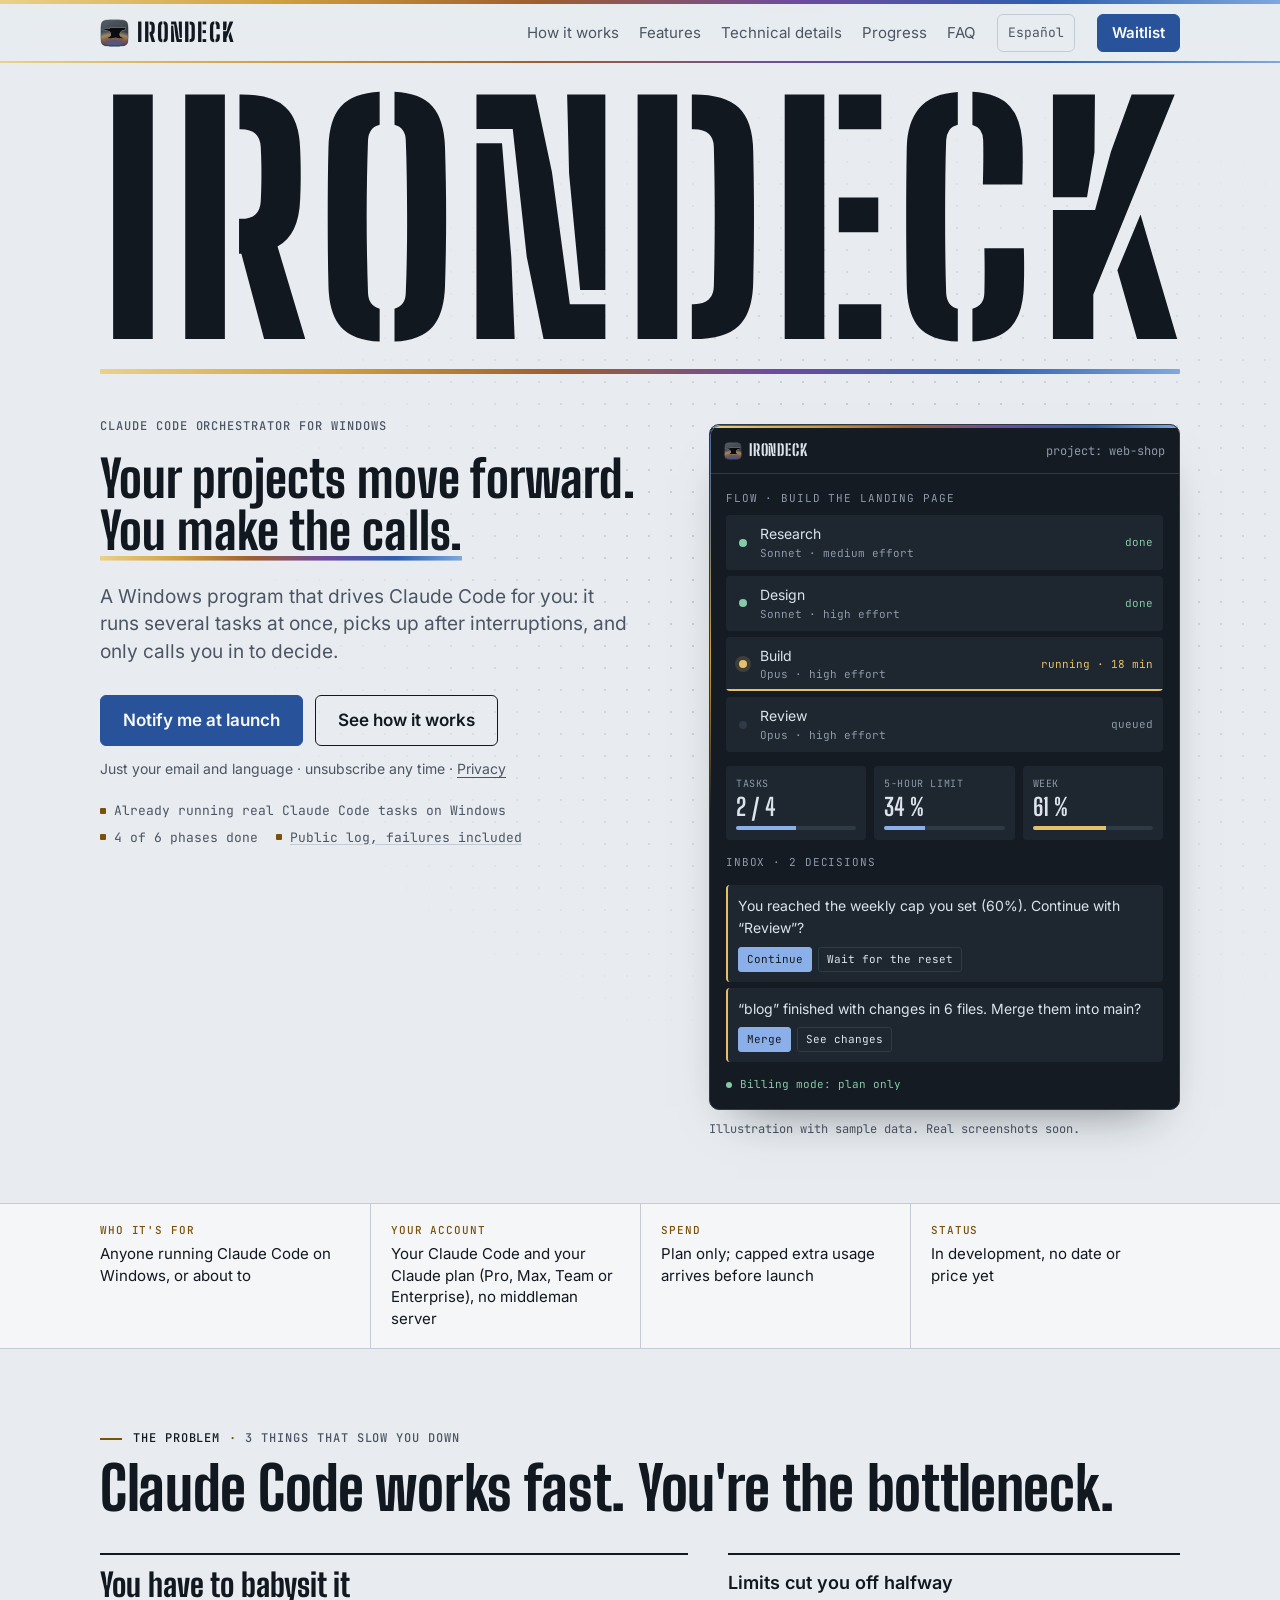
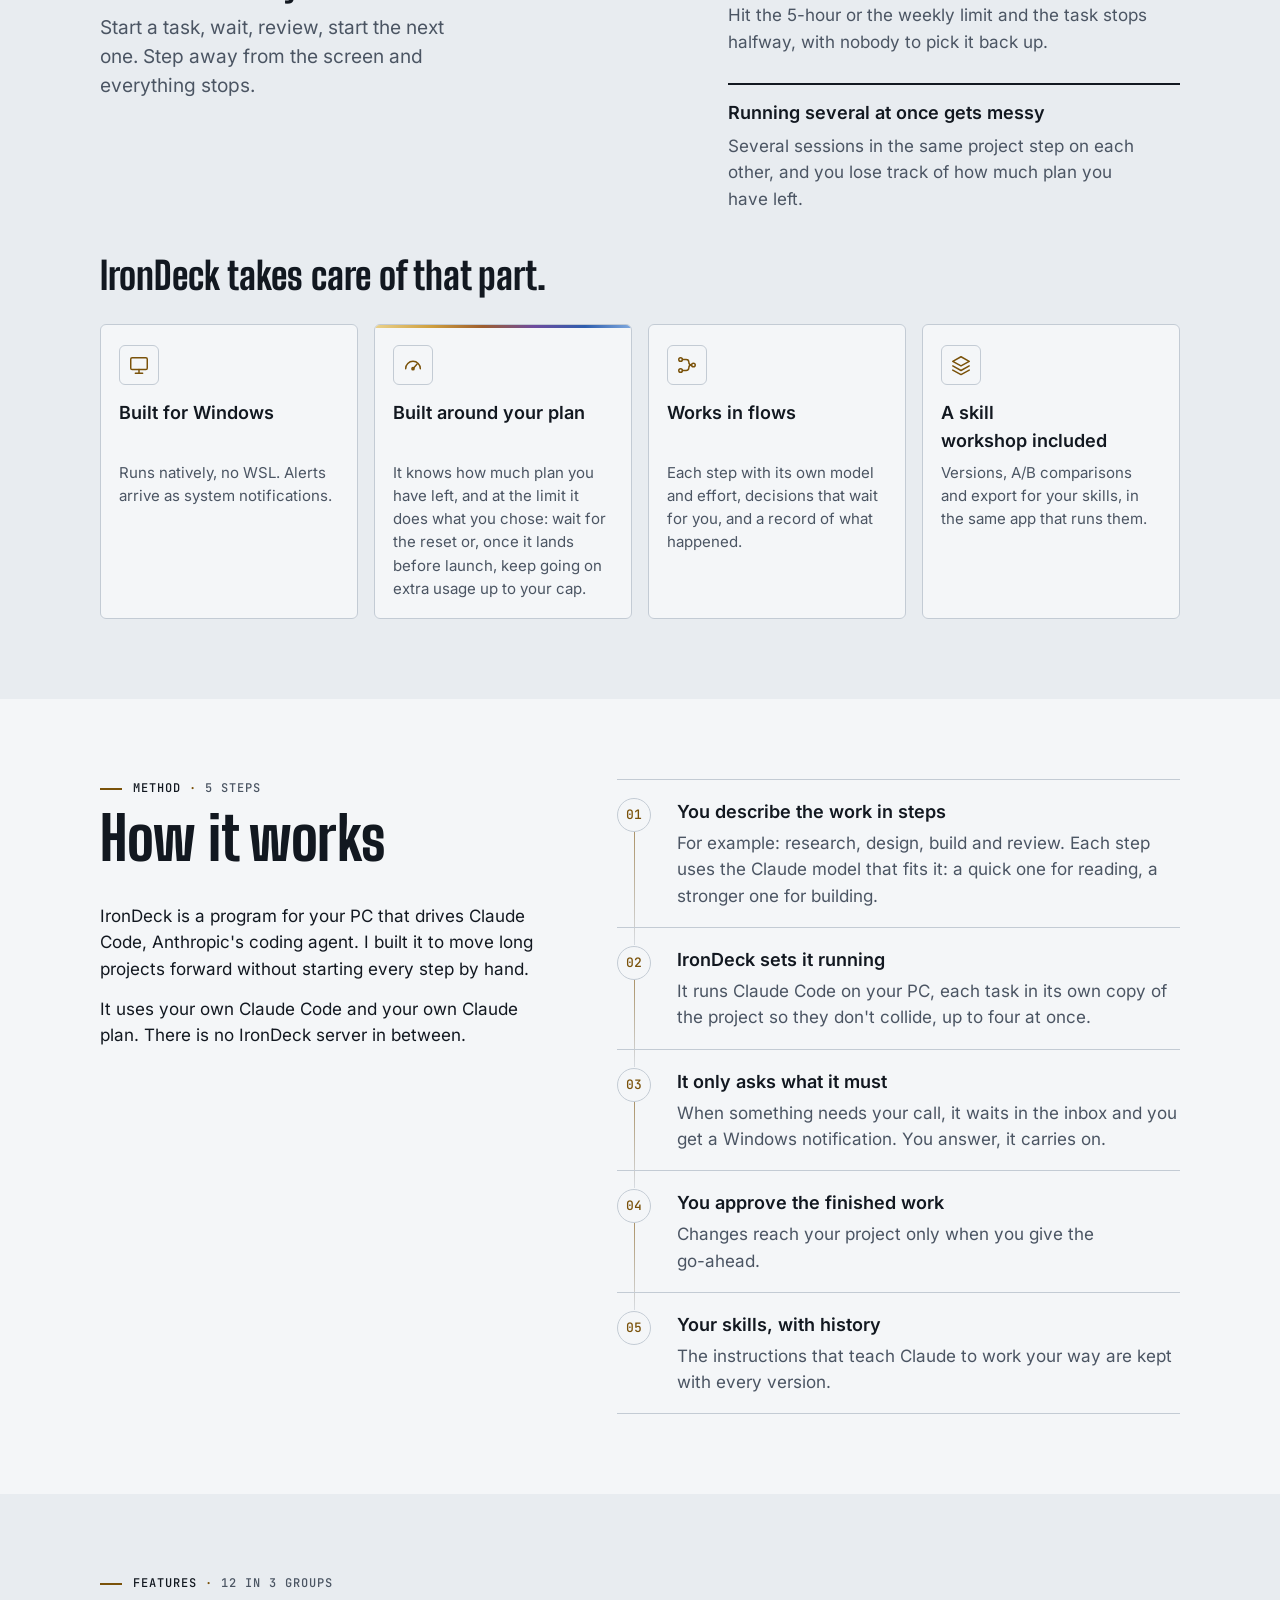
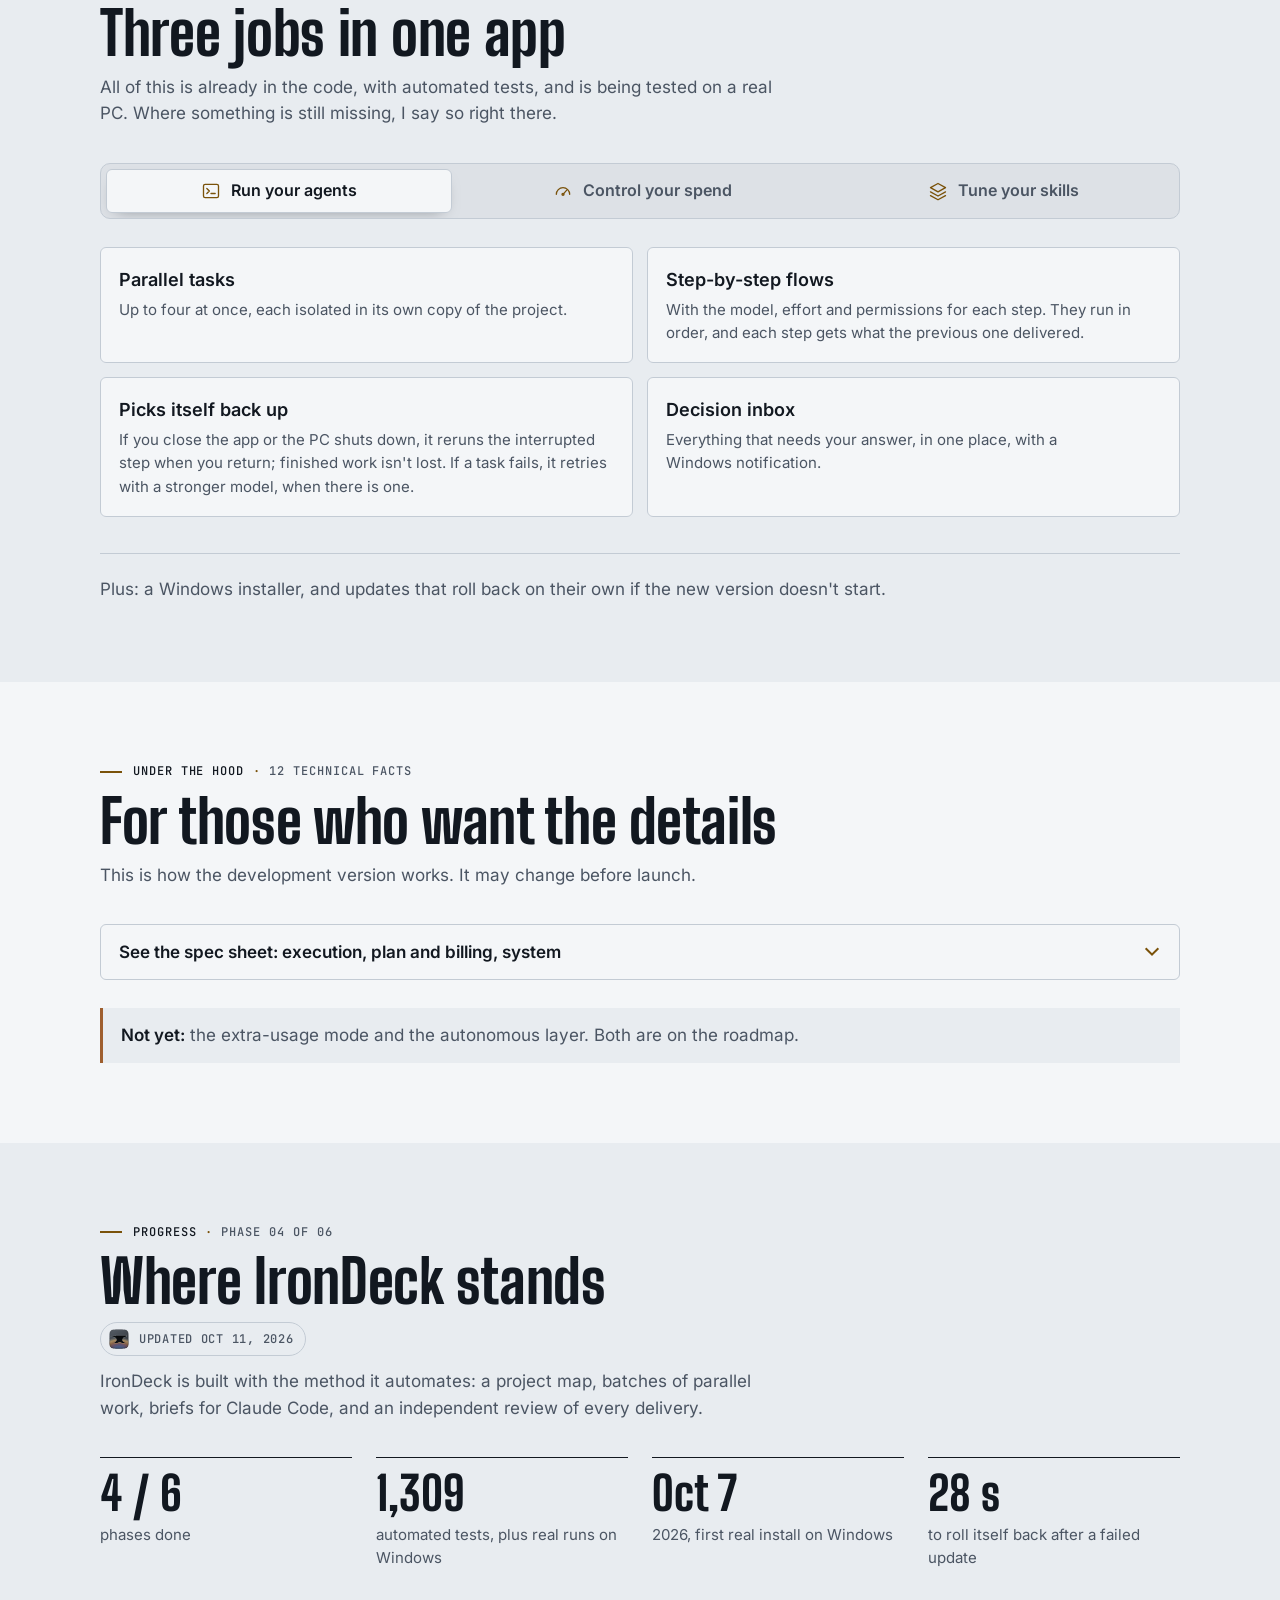
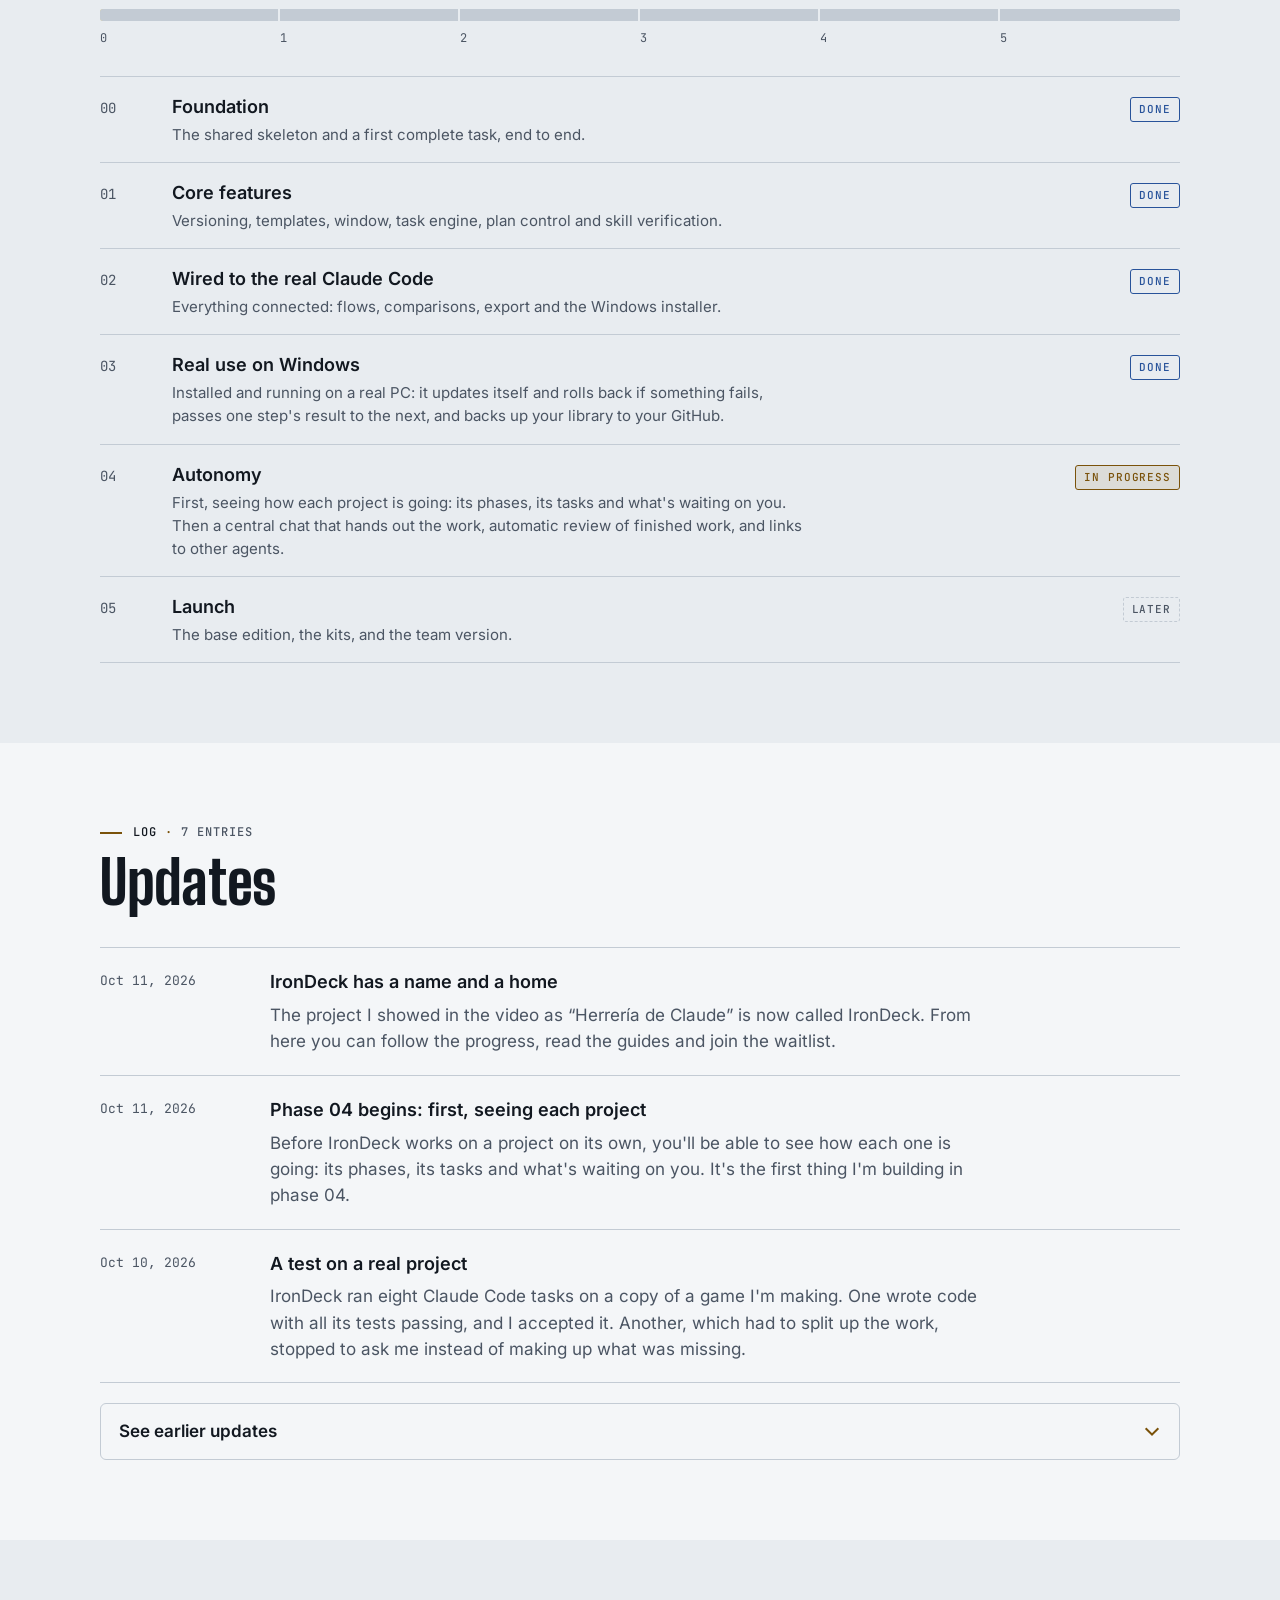
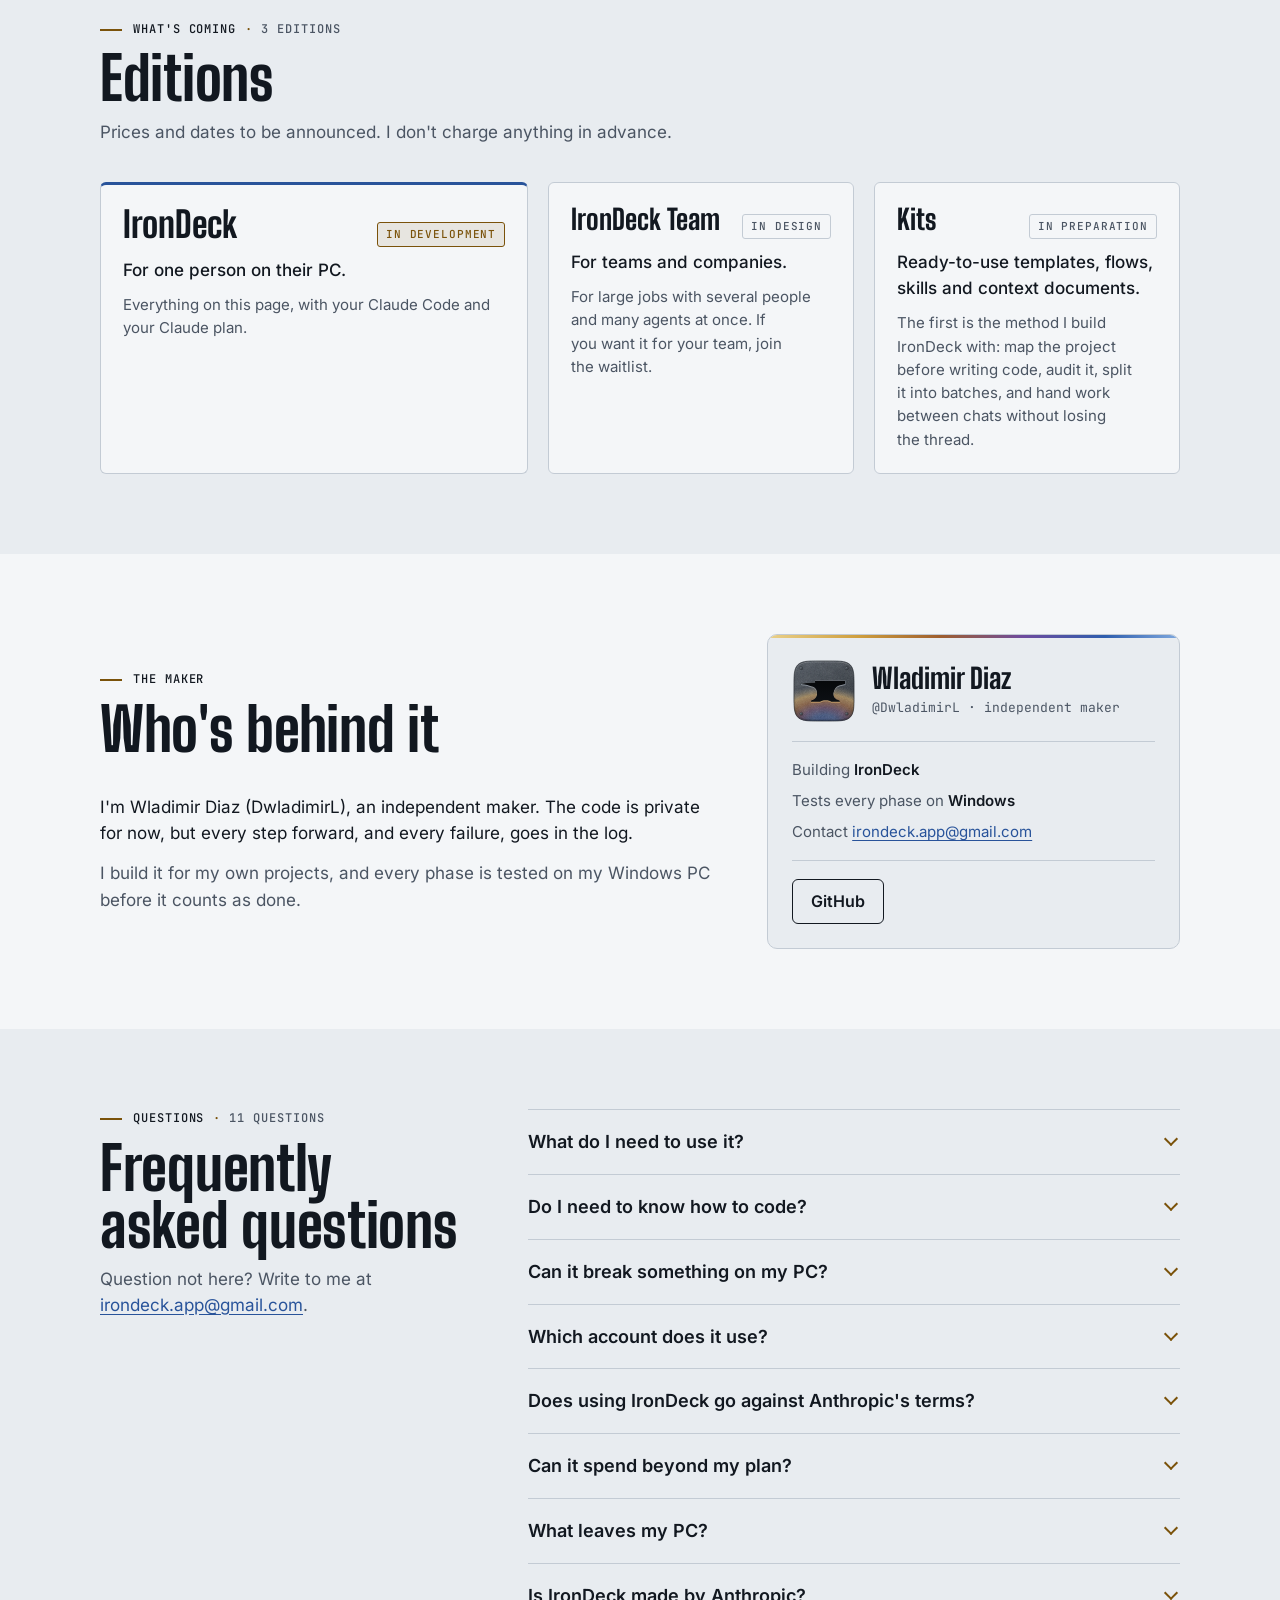
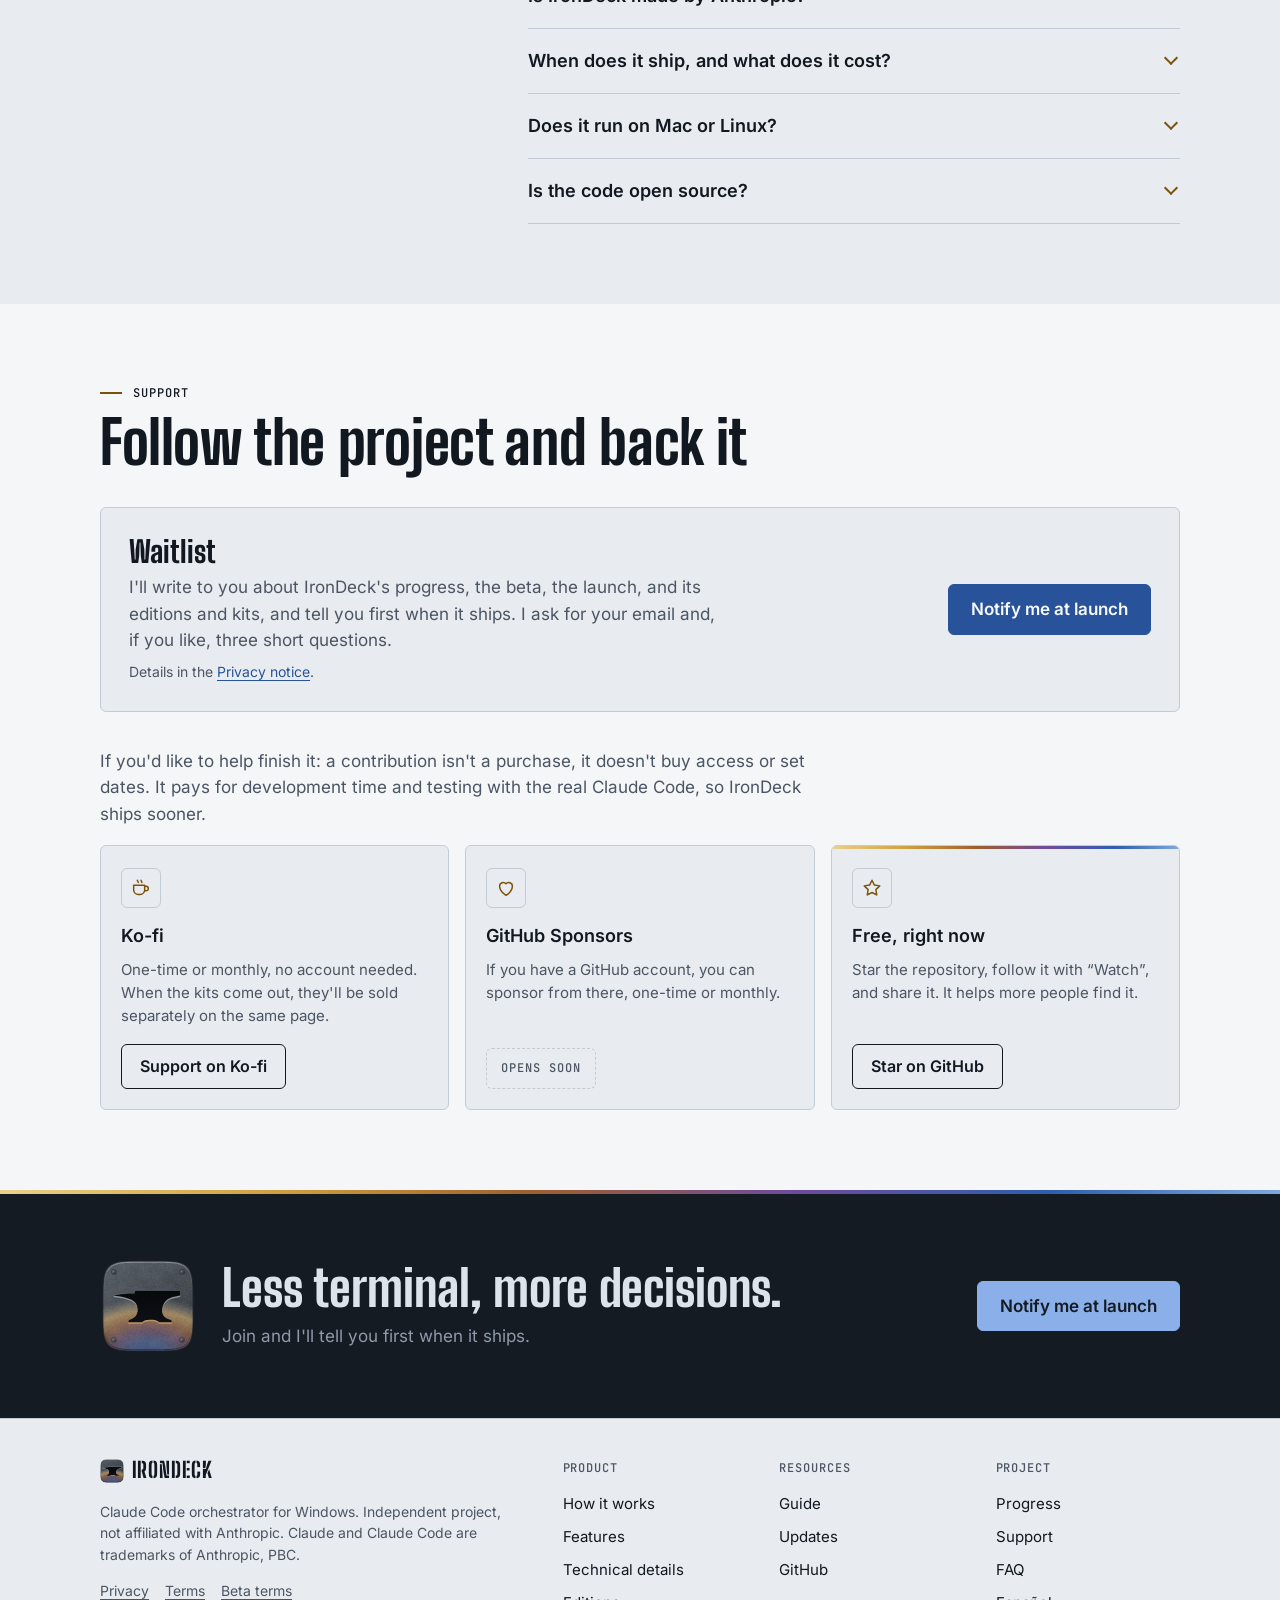
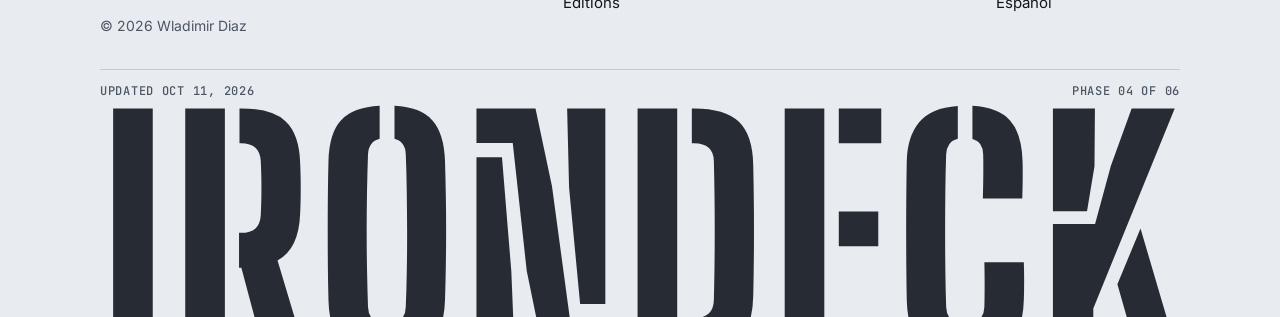
==== en/index.html @ 44e697b2 "Tipografía: Inter en el texto y JetBrains Mono en los datos (titulares siguen en Big Shoulders); gal" ====
<!doctype html>
<html lang="en">
<head>
<meta charset="utf-8">
<meta name="viewport" content="width=device-width, initial-scale=1, viewport-fit=cover">
<title>Claude Code orchestrator for Windows | IronDeck</title>
<meta name="description" content="Run several Claude Code tasks at once with your own account, and keep your plan limits and extra spend under control. A Windows desktop app in development.">
<link rel="canonical" href="https://dwladimirl.github.io/irondeck/en/">
<link rel="alternate" hreflang="es" href="https://dwladimirl.github.io/irondeck/">
<link rel="alternate" hreflang="en" href="https://dwladimirl.github.io/irondeck/en/">
<link rel="alternate" hreflang="x-default" href="https://dwladimirl.github.io/irondeck/en/">
<meta property="og:type" content="website">
<meta property="og:site_name" content="IronDeck">
<meta property="og:title" content="Claude Code orchestrator for Windows | IronDeck">
<meta property="og:description" content="Run several Claude Code tasks at once with your own account, and keep your plan limits and extra spend under control. A Windows desktop app in development.">
<meta property="og:url" content="https://dwladimirl.github.io/irondeck/en/">
<meta property="og:image" content="https://dwladimirl.github.io/irondeck/og-en.png">
<meta property="og:image:width" content="1200">
<meta property="og:image:height" content="630">
<meta property="og:image:alt" content="Claude Code orchestrator for Windows | IronDeck">
<meta property="og:locale" content="en_US">
<meta property="og:locale:alternate" content="es_LA">
<meta name="twitter:card" content="summary_large_image">
<meta name="twitter:title" content="Claude Code orchestrator for Windows | IronDeck">
<meta name="twitter:description" content="Run several Claude Code tasks at once with your own account, and keep your plan limits and extra spend under control. A Windows desktop app in development.">
<meta name="twitter:image" content="https://dwladimirl.github.io/irondeck/og-en.png">
<meta name="twitter:image:alt" content="Claude Code orchestrator for Windows | IronDeck">
<meta name="theme-color" content="#151b23">
<meta name="google-site-verification" content="wvuxBFyBOzx4dstYK6HZPHIpPNe8g9uJr7-BDbTh3PM">
<link rel="icon" href="../favicon.ico" sizes="32x32">
<link rel="icon" href="../marca/irondeck-icono-simple.svg" type="image/svg+xml">
<link rel="apple-touch-icon" href="../apple-touch-icon.png">
<link rel="preload" href="../fuentes/big-shoulders-display-latin-800-normal.woff2" as="font" type="font/woff2" crossorigin>
<link rel="preload" href="../fuentes/inter-latin-wght-normal.woff2" as="font" type="font/woff2" crossorigin>
<style>
@font-face{font-family:"Inter";font-style:normal;font-weight:400 700;font-display:swap;src:url("../fuentes/inter-latin-wght-normal.woff2") format("woff2")}
@font-face{font-family:"Big Shoulders Display";font-style:normal;font-weight:700;font-display:swap;src:url("../fuentes/big-shoulders-display-latin-700-normal.woff2") format("woff2")}
@font-face{font-family:"Big Shoulders Display";font-style:normal;font-weight:800;font-display:swap;src:url("../fuentes/big-shoulders-display-latin-800-normal.woff2") format("woff2")}
@font-face{font-family:"Big Shoulders Stencil Display";font-style:normal;font-weight:800;font-display:swap;src:url("../fuentes/big-shoulders-stencil-display-latin-800-normal.woff2") format("woff2")}
@font-face{font-family:"JetBrains Mono";font-style:normal;font-weight:400 600;font-display:swap;src:url("../fuentes/jetbrains-mono-latin-wght-normal.woff2") format("woff2")}
/* Layout: a control deck. An instrument header, a hero split between the promise and a sample deck panel, a spec strip, then sections that alternate paper and raised paper on a 1120px frame. The temper colors (straw to blue, the colors steel takes as it is tempered) are the one signature: top edge, the underline of the hero's last line, the deck's top rule, the reading thread and the progress bar. */
:root {
  --bg: #e8ecf0;
  --bg-raised: #f4f6f8;
  --ink: #121820;
  --ink-2: #4b5563;
  --line: #c3cbd4;
  --accent: #28539a;
  --accent-ink: #f7f9fc;
  --straw: #7a520a;
  --done: #28539a;

  --deck-bg: #151b23;
  --deck-raised: #1e2630;
  --deck-line: #2f3a47;
  --deck-ink: #dce3eb;
  --deck-muted: #8e9aa9;
  --deck-straw: #e4c06a;
  --deck-blue: #8bafe8;
  --deck-ok: #86c9a6;

  --t1: #ead18a; --t2: #cf9f3e; --t3: #9e5e2e; --t4: #6e4b9e; --t5: #2e5eae; --t6: #7ea8de;
  --temper: linear-gradient(90deg, var(--t1), var(--t2) 22%, var(--t3) 42%, var(--t4) 62%, var(--t5) 82%, var(--t6));

  --f-display: "Big Shoulders Display", "Arial Narrow", "Helvetica Neue", Arial, sans-serif;
  --f-stencil: "Big Shoulders Stencil Display", "Big Shoulders Display", "Arial Narrow", Arial, sans-serif;
  --f-body: "Inter", "Helvetica Neue", Arial, sans-serif;
  --f-mono: "JetBrains Mono", ui-monospace, "Cascadia Mono", Consolas, monospace;

  --dur-fast: 0.18s;
  --ease: cubic-bezier(0.22, 1, 0.36, 1);

  --frame: 1120px;
  --r: 6px;
  color-scheme: light;
}
@media (prefers-color-scheme: dark) {
  :root:not([data-theme="light"]) {
    --bg: #0f1318; --bg-raised: #161b22; --ink: #e4e9ef; --ink-2: #9ba6b4; --line: #29313b;
    --accent: #86abe6; --accent-ink: #0d1219; --straw: #e2bd63; --done: #86abe6;
    --deck-bg: #1a212a; --deck-raised: #222a35; --deck-line: #35414f;
    color-scheme: dark;
  }
}
:root[data-theme="dark"] {
  --bg: #0f1318; --bg-raised: #161b22; --ink: #e4e9ef; --ink-2: #9ba6b4; --line: #29313b;
  --accent: #86abe6; --accent-ink: #0d1219; --straw: #e2bd63; --done: #86abe6;
  --deck-bg: #1a212a; --deck-raised: #222a35; --deck-line: #35414f;
  color-scheme: dark;
}

*, *::before, *::after { box-sizing: border-box; }
html { -webkit-text-size-adjust: 100%; scroll-behavior: smooth; scroll-padding-top: 72px; }
@media (prefers-reduced-motion: reduce) { html { scroll-behavior: auto; } }
body {
  margin: 0;
  background: var(--bg);
  color: var(--ink);
  font-family: var(--f-body);
  font-size: 1.0625rem;
  line-height: 1.55;
}
img { max-width: 100%; height: auto; }
[hidden] { display: none !important; }

a { color: var(--accent); text-underline-offset: 0.18em; }
a:hover { text-decoration-thickness: 2px; }
:focus-visible { outline: 2px solid var(--accent); outline-offset: 3px; border-radius: 2px; }
.deck :focus-visible, .final :focus-visible { outline-color: var(--deck-blue); }

h1, h2, h3, h4 { text-wrap: balance; margin: 0; }
p { margin: 0; text-wrap: pretty; }
ul, ol, dl, dd { margin: 0; padding: 0; list-style: none; }
code { font-family: var(--f-mono); font-size: 0.9em; white-space: nowrap; }
.nw { white-space: nowrap; }

.frame { max-width: var(--frame); margin-inline: auto; padding-inline: 20px; }

.skip { position: absolute; left: -999px; top: 0; background: var(--accent); color: var(--accent-ink); padding: 8px 12px; z-index: 10; }
.skip:focus { left: 12px; top: 12px; }

.temper-edge { height: 4px; background: var(--temper); }

.section-head .label::before { content: ""; display: inline-block; width: 22px; height: 2px; margin-inline-end: 0.9em; vertical-align: middle; background: var(--straw); }
.label .dato { color: var(--ink-2); }
.label .dato::before { content: "·"; margin-inline: 0.7em; color: var(--straw); }
.section-head .label { color: var(--ink); }
.label {
  font-family: var(--f-mono);
  font-size: 0.75rem;
  font-weight: 500;
  letter-spacing: 0.08em;
  text-transform: uppercase;
  color: var(--ink-2);
}

/* Header */
.top {
  position: sticky;
  top: env(safe-area-inset-top, 0px);
  z-index: 5;
  background: color-mix(in srgb, var(--bg) 84%, transparent);
  -webkit-backdrop-filter: blur(12px) saturate(1.3);
  backdrop-filter: blur(12px) saturate(1.3);
  border-bottom: 1px solid var(--line);
}
.top-inner { display: flex; align-items: center; gap: 22px; padding-block: 10px; }
.mark {
  display: inline-flex;
  align-items: center;
  gap: 0.34em;
  font-family: var(--f-stencil);
  font-weight: 800;
  font-size: 1.6rem;
  letter-spacing: 0.04em;
  line-height: 1;
  color: var(--ink);
  text-decoration: none;
}
.mark-icono { width: 1.12em; height: 1.12em; flex: none; }
.nav { display: flex; gap: 20px; margin-inline-start: auto; }
.nav a { color: var(--ink-2); text-decoration: none; font-size: 0.9375rem; }
.nav a:hover { color: var(--ink); }
.lang-link {
  display: inline-flex;
  align-items: center;
  min-height: 38px;
  font-family: var(--f-mono);
  font-size: 0.8125rem;
  color: var(--ink-2);
  text-decoration: none;
  border: 1px solid var(--line);
  border-radius: var(--r);
  padding: 6px 10px;
}
.lang-link:hover { color: var(--ink); border-color: var(--ink-2); }
.top .btn { min-height: 38px; padding: 8px 14px; font-size: 0.9375rem; }
@media (max-width: 960px) {
  .nav { display: none; }
  .lang-link { margin-inline-start: auto; }
}
@media (max-width: 400px) {
  .top-inner { gap: 10px; }
  .mark { font-size: 1.35rem; }
  .top .btn { padding: 8px 10px; font-size: 0.875rem; }
}

/* Buttons */
.btn {
  display: inline-flex;
  align-items: center;
  gap: 10px;
  padding: 12px 18px;
  border-radius: var(--r);
  border: 1px solid var(--ink);
  color: var(--ink);
  font-weight: 600;
  font-size: 1rem;
  line-height: 1.2;
  text-decoration: none;
  cursor: pointer;
}
.btn:hover { text-decoration: none; background: var(--bg-raised); }
.btn-lg { padding: 14px 22px; font-size: 1.0625rem; }
.btn-primary { background: var(--accent); border-color: var(--accent); color: var(--accent-ink); }
.btn-primary:hover { background: var(--accent); filter: brightness(1.08); }
.soon {
  font-family: var(--f-mono);
  font-size: 0.75rem;
  font-weight: 500;
  letter-spacing: 0.08em;
  text-transform: uppercase;
  color: var(--ink-2);
  border: 1px dashed var(--line);
  border-radius: var(--r);
  padding: 10px 14px;
}

/* Hero */
.hero { padding-block: 56px 64px; }
.hero-grid { display: grid; grid-template-columns: minmax(0, 1.08fr) minmax(0, 0.92fr); gap: 56px; align-items: center; }
.hero h1 {
  font-family: var(--f-display);
  font-weight: 800;
  font-size: clamp(2.75rem, 3.4vw + 1.2rem, 4.25rem);
  line-height: 0.95;
  letter-spacing: 0.002em;
  margin-block: 0 22px;
}
/* The keyword line sits inside the H1, styled as the small mono kicker above the promise */
.h1-kicker {
  display: block;
  margin-block-end: 20px;
  font-family: var(--f-mono);
  font-size: 0.75rem;
  font-weight: 500;
  line-height: 1.4;
  letter-spacing: 0.08em;
  text-transform: uppercase;
  color: var(--ink-2);
}
.cta-nota { margin-block-start: 12px; font-size: 0.875rem; color: var(--ink-2); }
.cta-nota a { color: inherit; }
.sr-only { position: absolute; width: 1px; height: 1px; padding: 0; margin: -1px; overflow: hidden; clip: rect(0 0 0 0); white-space: nowrap; border: 0; }
.h1-end {
  display: table;
  margin-block-start: 0.08em;
  padding-block-end: 0.1em;
  background-image: var(--temper);
  background-repeat: no-repeat;
  background-size: 100% 0.09em;
  background-position: 0 100%;
}
.lede { font-size: 1.1875rem; line-height: 1.45; color: var(--ink-2); max-width: 44ch; }
.ctas { display: flex; flex-wrap: wrap; align-items: center; gap: 12px; margin-block-start: 30px; }
.proof {
  display: flex;
  flex-wrap: wrap;
  gap: 6px 18px;
  margin-block-start: 22px;
  font-family: var(--f-mono);
  font-size: 0.8125rem;
  color: var(--ink-2);
}
.proof li { display: inline-flex; align-items: start; gap: 8px; }
.proof li::before { content: ""; flex: none; width: 6px; height: 6px; margin-block-start: 0.5em; border-radius: 1px; background: var(--straw); }
.proof a { color: inherit; text-decoration-color: var(--line); }
.proof a:hover { color: var(--ink); text-decoration-color: currentColor; }
@media (max-width: 880px) {
  .hero { padding-block: 32px 48px; }
  .hero-grid { grid-template-columns: minmax(0, 1fr); gap: 40px; }
}
@media (max-width: 600px) {
  .hero { padding-block: 24px 40px; }
  .hero-grid { gap: 32px; }
  .hero h1 { font-size: 2.375rem; line-height: 1; margin-block: 0 16px; }
  .h1-kicker { margin-block-end: 14px; font-size: 0.6875rem; }
  .lede { font-size: 1.0625rem; line-height: 1.5; max-width: none; }
  .ctas { gap: 10px; margin-block-start: 24px; }
  .ctas .btn { flex: 1 1 100%; justify-content: center; }
  .ctas .btn-lg { padding: 13px 18px; font-size: 1rem; }
  .ctas .btn-lg:not(.btn-primary) { border-color: var(--line); font-weight: 500; }
  .proof { gap: 6px; margin-block-start: 18px; font-size: 0.75rem; }
  .proof li { width: 100%; }
  .proof li:nth-child(3) { display: none; }
}

/* Deck panel (sample) */
.deck { margin: 0; min-width: 0; }
.deck-shell {
  background: var(--deck-bg);
  color: var(--deck-ink);
  border: 1px solid var(--deck-line);
  border-radius: 10px;
  overflow: hidden;
  box-shadow: 0 1px 0 rgba(255,255,255,0.04) inset, 0 24px 48px -28px rgba(10, 16, 24, 0.55);
  font-size: 0.875rem;
}
.deck-shell::before { content: ""; display: block; height: 3px; background: var(--temper); }
.deck-bar {
  display: flex; align-items: center; gap: 10px;
  padding: 10px 14px;
  border-bottom: 1px solid var(--deck-line);
  font-family: var(--f-mono);
  font-size: 0.75rem;
  color: var(--deck-muted);
}
.deck-bar b { font-family: var(--f-stencil); font-weight: 800; font-size: 1rem; letter-spacing: 0.05em; color: var(--deck-ink); }
.deck-bar b { display: inline-flex; align-items: center; gap: 7px; }
.deck-bar b img { width: 18px; height: 18px; }
.deck-bar .proj { margin-inline-start: auto; }
.deck-body { display: grid; gap: 14px; padding: 16px; }
.deck-label { font-family: var(--f-mono); font-size: 0.6875rem; letter-spacing: 0.08em; text-transform: uppercase; color: var(--deck-muted); margin-block-end: 8px; }
.steps { display: grid; gap: 6px; }
.step {
  display: grid;
  grid-template-columns: 14px minmax(0, 1fr) auto;
  gap: 10px;
  align-items: center;
  padding: 8px 10px;
  background: var(--deck-raised);
  border-radius: 4px;
}
.step .dot { width: 8px; height: 8px; border-radius: 50%; background: var(--deck-line); justify-self: center; }
.step[data-s="ok"] .dot { background: var(--deck-ok); }
.step[data-s="run"] .dot { background: var(--deck-straw); box-shadow: 0 0 0 4px rgba(228, 192, 106, 0.16); }
.step .name { min-width: 0; }
.step .meta { display: block; font-family: var(--f-mono); font-size: 0.6875rem; color: var(--deck-muted); }
.step .state { font-family: var(--f-mono); font-size: 0.6875rem; color: var(--deck-muted); white-space: nowrap; }
.step[data-s="run"] .state { color: var(--deck-straw); }
.step[data-s="ok"] .state { color: var(--deck-ok); }
.gauges { display: grid; grid-template-columns: repeat(3, minmax(0, 1fr)); gap: 8px; }
.gauge { background: var(--deck-raised); border-radius: 4px; padding: 10px; min-width: 0; }
.gauge p { font-family: var(--f-mono); font-size: 0.625rem; letter-spacing: 0.06em; text-transform: uppercase; color: var(--deck-muted); }
.gauge strong { display: block; font-family: var(--f-display); font-weight: 700; font-size: 1.5rem; line-height: 1.1; margin-block: 2px 6px; font-variant-numeric: tabular-nums; }
.bar { height: 4px; background: var(--deck-line); border-radius: 2px; overflow: hidden; }
.bar i { display: block; height: 100%; background: var(--deck-blue); }
.bar i.warm { background: var(--deck-straw); }
.tray { display: grid; gap: 6px; }
.ask { background: var(--deck-raised); border-radius: 4px; padding: 10px; display: grid; gap: 8px; border-left: 2px solid var(--deck-straw); }
.ask-actions { display: flex; flex-wrap: wrap; gap: 6px; }
.chip { font-family: var(--f-mono); font-size: 0.6875rem; padding: 3px 8px; border-radius: 3px; border: 1px solid var(--deck-line); color: var(--deck-ink); }
.chip.go { background: var(--deck-blue); border-color: var(--deck-blue); color: var(--deck-bg); }
.guard { display: flex; align-items: center; gap: 8px; font-family: var(--f-mono); font-size: 0.6875rem; color: var(--deck-ok); }
.guard::before { content: ""; width: 6px; height: 6px; border-radius: 50%; background: var(--deck-ok); }
.deck figcaption { margin-block-start: 10px; font-family: var(--f-mono); font-size: 0.75rem; color: var(--ink-2); }
@media (max-width: 600px) {
  .deck-body { padding: 14px; gap: 12px; }
  .tray .ask + .ask { display: none; }
}
@media (max-width: 420px) {
  .gauges { grid-template-columns: minmax(0, 1fr) minmax(0, 1fr); }
  .gauges .gauge:first-child { grid-column: 1 / -1; }
}

/* Spec strip */
.strip { background: var(--bg-raised); border-block: 1px solid var(--line); }
.strip-grid { display: grid; grid-template-columns: repeat(4, minmax(0, 1fr)); }
.strip-grid > div { padding: 18px 20px; border-inline-start: 1px solid var(--line); min-width: 0; }
.strip-grid > div:first-child { border-inline-start: 0; padding-inline-start: 0; }
.strip dt { font-family: var(--f-mono); font-size: 0.6875rem; font-weight: 500; letter-spacing: 0.08em; text-transform: uppercase; color: var(--straw); margin-block-end: 4px; }
.strip dd { font-size: 0.9375rem; line-height: 1.45; }
@media (max-width: 860px) {
  .strip-grid { grid-template-columns: repeat(2, minmax(0, 1fr)); }
  .strip-grid > div { padding: 14px 16px; }
  .strip-grid > div:nth-child(odd) { border-inline-start: 0; padding-inline-start: 0; }
  .strip-grid > div:nth-child(n+3) { border-top: 1px solid var(--line); }
}
@media (max-width: 460px) {
  .strip-grid > div { padding: 12px 0 12px 14px; }
  .strip-grid > div:nth-child(odd) { padding-inline-start: 0; }
  .strip dd { font-size: 0.875rem; }
}

/* Sections */
.section { --surface: var(--bg); padding-block: 80px; }
.section.alt { --surface: var(--bg-raised); background: var(--bg-raised); }
.section:not(.alt) + .section:not(.alt) { border-top: 1px solid var(--line); }
.section-head { display: grid; gap: 12px; margin-block-end: 36px; }
.section h2 {
  font-family: var(--f-display);
  font-weight: 800;
  font-size: clamp(2.375rem, 3.2vw + 1.2rem, 3.75rem);
  line-height: 0.95;
  letter-spacing: -0.005em;
}
.section-head p { color: var(--ink-2); max-width: 62ch; }
@media (max-width: 600px) { .section { padding-block: 56px; } }

/* Problem */
.pains { display: grid; grid-template-columns: minmax(0, 1.3fr) minmax(0, 1fr); gap: 28px 40px; }
.pains li { border-top: 2px solid var(--ink); padding-block-start: 14px; }
.pains li:first-child { grid-row: span 2; }
.pains li:first-child h3 { font-family: var(--f-display); font-weight: 800; font-size: 2rem; line-height: 1; margin-block-end: 12px; }
.pains li:first-child p { font-size: 1.1875rem; max-width: 34ch; }
.pains h3 { font-size: 1.125rem; font-weight: 600; margin-block-end: 6px; }
.pains p { color: var(--ink-2); }
.answer { margin-block-start: 44px; font-family: var(--f-display); font-weight: 800; font-size: clamp(1.75rem, 1.6vw + 1.1rem, 2.375rem); line-height: 1.05; }
@media (max-width: 820px) {
  .pains { grid-template-columns: minmax(0, 1fr); gap: 22px; }
  .pains li:first-child { grid-row: auto; }
}

/* How it works */
.how { display: grid; grid-template-columns: minmax(0, 0.9fr) minmax(0, 1.1fr); gap: 56px; }
.how-intro p + p { margin-block-start: 14px; }
.how-intro > p { max-width: 46ch; }
@media (min-width: 821px) { .how-intro { position: sticky; top: 96px; align-self: start; } }
.process { counter-reset: s; display: grid; }
.process li {
  counter-increment: s;
  display: grid;
  grid-template-columns: 44px minmax(0, 1fr);
  gap: 16px;
  padding-block: 18px;
  border-top: 1px solid var(--line);
}
.process li:last-child { border-bottom: 1px solid var(--line); }
.process li { position: relative; }
.process li::before {
  content: counter(s, decimal-leading-zero);
  display: grid;
  place-items: center;
  width: 34px;
  height: 34px;
  border: 1px solid var(--line);
  border-radius: 50%;
  background: var(--surface);
  font-family: var(--f-mono);
  font-weight: 500;
  font-size: 0.8125rem;
  color: var(--straw);
  position: relative;
  z-index: 1;
}
.process li:not(:last-child)::after {
  content: "";
  position: absolute;
  left: 17px;
  top: 52px;
  bottom: -18px;
  width: 1px;
  background: linear-gradient(var(--straw), var(--line));
  opacity: 0.6;
}
.process h3 { font-size: 1.125rem; font-weight: 600; margin-block-end: 4px; }
.process p { color: var(--ink-2); }
@media (max-width: 820px) { .how { grid-template-columns: minmax(0, 1fr); gap: 28px; } }
@media (max-width: 600px) { .process li { grid-template-columns: 34px minmax(0, 1fr); gap: 12px; } }

/* Features: three pillars as rows */
.pillars { display: grid; }
.pillar {
  display: grid;
  grid-template-columns: minmax(0, 0.7fr) minmax(0, 2fr);
  gap: 20px 40px;
  padding-block: 28px;
  border-top: 2px solid var(--ink);
}
.pillar > h3 { font-family: var(--f-display); font-weight: 800; font-size: 1.875rem; line-height: 1; }
.feats { display: grid; grid-template-columns: repeat(2, minmax(0, 1fr)); gap: 22px 36px; }
.feat h4 { margin-block-end: 4px; font-size: 1.125rem; font-weight: 600; }
.feat p { color: var(--ink-2); font-size: 0.9375rem; }
.extra { margin-block-start: 8px; padding-block-start: 22px; border-top: 1px solid var(--line); color: var(--ink-2); }
@media (max-width: 900px) { .pillar { grid-template-columns: minmax(0, 1fr); } }
@media (max-width: 560px) { .feats { grid-template-columns: minmax(0, 1fr); } }

/* What sets it apart: the answer to the three pains, four cards with a line icon */
.diffs { display: grid; grid-template-columns: repeat(4, minmax(0, 1fr)); gap: 16px; margin-block-start: 28px; }
.diff {
  position: relative;
  min-width: 0;
  padding: 20px 18px 18px;
  background: var(--bg-raised);
  border: 1px solid var(--line);
  border-radius: var(--r);
  overflow: hidden;
}
.diff-key::before { content: ""; position: absolute; inset: 0 0 auto 0; height: 3px; background: var(--temper); }
.diff-ico { display: inline-grid; place-items: center; width: 40px; height: 40px; margin-block-end: 14px; border: 1px solid var(--line); border-radius: var(--r); color: var(--straw); }
.diff-ico svg { width: 22px; height: 22px; fill: none; stroke: currentColor; stroke-width: 1.6; stroke-linecap: round; stroke-linejoin: round; }
.diff h3 { font-size: 1.125rem; font-weight: 600; margin-block-end: 6px; }
.diff p { color: var(--ink-2); font-size: 0.9375rem; }
@media (min-width: 561px) {
  .diffs { grid-template-rows: auto auto 1fr; row-gap: 0; }
  .diff { display: grid; grid-row: span 3; grid-template-rows: subgrid; row-gap: 0; align-content: start; }
}
@media (max-width: 960px) { .diffs { grid-template-columns: repeat(2, minmax(0, 1fr)); row-gap: 16px; } }
@media (max-width: 560px) {
  .diffs { grid-template-columns: minmax(0, 1fr); gap: 10px; }
  .diff { display: grid; grid-template-columns: 40px minmax(0, 1fr); gap: 2px 14px; padding: 16px; }
  .diff-ico { grid-row: span 2; margin: 0; }
}

/* Folded blocks: the spec sheet, earlier updates and FAQ answers open on demand */
.plegable { margin-block-start: 8px; }
.plegable > summary,
.faq summary {
  display: flex;
  align-items: center;
  justify-content: space-between;
  gap: 16px;
  cursor: pointer;
  list-style: none;
}
.plegable > summary::-webkit-details-marker,
.faq summary::-webkit-details-marker { display: none; }
.plegable > summary {
  padding: 14px 18px;
  border: 1px solid var(--line);
  border-radius: var(--r);
  background: var(--surface);
  font-weight: 600;
}
.plegable > summary:hover { border-color: var(--ink-2); }
.plegable > summary::after,
.faq summary::after {
  content: "";
  flex: none;
  width: 10px;
  height: 10px;
  margin-inline-end: 4px;
  border-right: 2px solid var(--straw);
  border-bottom: 2px solid var(--straw);
  transform: translateY(-3px) rotate(45deg);
}
.plegable[open] > summary { margin-block-end: 24px; }
.plegable[open] > summary::after,
.faq details[open] summary::after { transform: translateY(2px) rotate(-135deg); }
.news-mas { margin-block-start: 20px; }
.news-mas[open] > summary { margin-block-end: 0; }
.news-mas .news li:first-child { border-top: 0; }

/* Technical details */
.spec-groups { display: grid; grid-template-columns: repeat(3, minmax(0, 1fr)); gap: 32px 40px; align-items: start; }
.spec-group { min-width: 0; }
.spec-title {
  font-family: var(--f-mono);
  font-size: 0.75rem;
  font-weight: 500;
  letter-spacing: 0.08em;
  text-transform: uppercase;
  padding-block-end: 10px;
  border-bottom: 2px solid var(--ink);
  margin-block-end: 4px;
}
.spec { padding-block: 12px; min-width: 0; }
.spec dt { font-family: var(--f-mono); font-size: 0.8125rem; font-weight: 500; color: var(--straw); margin-block-end: 2px; }
.spec dd { color: var(--ink-2); font-size: 0.9375rem; overflow-wrap: anywhere; }
.spec dd code { color: var(--ink); }
.not-yet {
  margin-block-start: 28px;
  padding: 14px 18px;
  border-left: 3px solid var(--t3);
  background: var(--bg);
  color: var(--ink-2);
}
.not-yet strong { color: var(--ink); font-weight: 600; }
@media (max-width: 900px) { .spec-groups { grid-template-columns: minmax(0, 1fr); } }

/* Progress */
.stats { display: grid; grid-template-columns: repeat(4, minmax(0, 1fr)); gap: 24px; margin-block-end: 40px; }
.stat { border-top: 1px solid var(--ink); padding-block-start: 12px; min-width: 0; }
.stat strong { display: block; font-family: var(--f-display); font-weight: 800; font-size: clamp(2.25rem, 2.4vw + 1rem, 3rem); line-height: 1; font-variant-numeric: tabular-nums; }
.stat > span { display: block; margin-block-start: 6px; color: var(--ink-2); font-size: 0.9375rem; }
@media (max-width: 820px) { .stats { grid-template-columns: repeat(2, minmax(0, 1fr)); } }

.meter { margin-block-end: 28px; }
.meter-track { position: relative; height: 12px; border-radius: 3px; background: var(--temper); overflow: hidden; }
.meter-rest { position: absolute; top: 0; bottom: 0; right: 0; background: var(--line); }
.meter-ticks { position: absolute; inset: 0; z-index: 2; display: grid; grid-template-columns: repeat(6, 1fr); }
.meter-ticks span { border-right: 2px solid var(--surface); }
.meter-ticks span:last-child { border-right: 0; }
.meter-scale { display: grid; grid-template-columns: repeat(6, 1fr); margin-block-start: 8px; font-family: var(--f-mono); font-size: 0.75rem; color: var(--ink-2); }

.phases { display: grid; }
.phase {
  display: grid;
  grid-template-columns: 56px minmax(0, 1fr) 132px;
  gap: 16px;
  align-items: baseline;
  padding-block: 16px;
  border-top: 1px solid var(--line);
}
.phase:last-child { border-bottom: 1px solid var(--line); }
.phase .num { font-family: var(--f-mono); font-size: 0.875rem; color: var(--ink-2); }
.phase h3 { font-size: 1.125rem; font-weight: 600; }
.phase p { color: var(--ink-2); font-size: 0.9375rem; margin-block-start: 2px; max-width: 70ch; }
.pill {
  justify-self: end;
  font-family: var(--f-mono);
  font-size: 0.6875rem;
  font-weight: 500;
  letter-spacing: 0.08em;
  text-transform: uppercase;
  padding: 3px 8px;
  border-radius: 3px;
  border: 1px solid var(--line);
  color: var(--ink-2);
  white-space: nowrap;
}
.pill[data-st="done"] { border-color: var(--done); color: var(--done); }
.pill[data-st="doing"] { border-color: var(--straw); color: var(--straw); background: color-mix(in srgb, var(--straw) 10%, transparent); }
.pill[data-st="later"] { border-style: dashed; }
@media (max-width: 640px) {
  .phase { grid-template-columns: 40px minmax(0, 1fr); row-gap: 10px; }
  .phase .pill { grid-column: 2; justify-self: start; margin-block-start: 0; }
}

/* Updates */
.news { display: grid; }
.news li {
  display: grid;
  grid-template-columns: 150px minmax(0, 1fr);
  gap: 20px;
  padding-block: 20px;
  border-top: 1px solid var(--line);
}
.news li:last-child { border-bottom: 1px solid var(--line); }
.news time { font-family: var(--f-mono); font-size: 0.8125rem; color: var(--ink-2); padding-block-start: 3px; }
.news h3 { font-size: 1.125rem; font-weight: 600; margin-block-end: 6px; }
.news p { color: var(--ink-2); max-width: 66ch; }
@media (max-width: 600px) { .news li { grid-template-columns: minmax(0, 1fr); gap: 4px; } }

/* Editions */
.editions { display: grid; grid-template-columns: minmax(0, 1.4fr) minmax(0, 1fr) minmax(0, 1fr); gap: 20px; }
.edition-main { background: color-mix(in srgb, var(--accent) 5%, var(--bg-raised)); }
.edition {
  display: grid;
  grid-template-rows: auto auto 1fr;
  gap: 10px;
  padding: 22px;
  background: var(--bg-raised);
  border: 1px solid var(--line);
  border-radius: var(--r);
  min-width: 0;
}
.edition-main { border-top: 3px solid var(--accent); }
.edition-head { display: flex; flex-wrap: wrap; align-items: baseline; justify-content: space-between; gap: 8px; }
.edition h3 { font-family: var(--f-display); font-weight: 800; font-size: 1.75rem; line-height: 1; }
.edition-main h3 { font-size: 2.25rem; }
.edition .pill { justify-self: auto; }
.edition .for { font-weight: 500; }
.edition p:last-child { color: var(--ink-2); font-size: 0.9375rem; }
@media (max-width: 900px) { .editions { grid-template-columns: minmax(0, 1fr); gap: 16px; } }

/* About */
.about { display: grid; grid-template-columns: minmax(0, 1.2fr) minmax(0, 0.8fr); gap: 48px; align-items: start; }
.about { align-items: center; }
.about > div:first-child > p { max-width: 58ch; }
.about > div:first-child > p + p { margin-block-start: 14px; color: var(--ink-2); }
.perfil { display: grid; gap: 18px; padding: 24px; background: var(--bg); border: 1px solid var(--line); border-radius: 10px; position: relative; overflow: hidden; }
.perfil::before { content: ""; position: absolute; inset: 0 0 auto 0; height: 3px; background: var(--temper); }
.perfil-cabeza { display: flex; align-items: center; gap: 16px; }
.perfil-icono { width: 64px; height: 64px; flex: none; }
.perfil-nombre { font-family: var(--f-display); font-weight: 800; font-size: 1.75rem; line-height: 1; }
.perfil-alias { margin-block-start: 6px; font-family: var(--f-mono); font-size: 0.8125rem; color: var(--ink-2); }
.perfil-datos { display: grid; gap: 8px; padding-block: 16px; border-block: 1px solid var(--line); font-size: 0.9375rem; color: var(--ink-2); }
.perfil-datos strong { color: var(--ink); font-weight: 600; }
.perfil-datos a { overflow-wrap: anywhere; }
.perfil-enlaces { display: flex; flex-wrap: wrap; gap: 10px; }
@media (max-width: 1000px) { .about { grid-template-columns: minmax(0, 1fr); gap: 28px; } .perfil { max-width: 480px; } }

/* Follow and support */
.join {
  display: grid;
  grid-template-columns: minmax(0, 1fr) auto;
  gap: 16px 32px;
  align-items: center;
  padding: 28px;
  background: var(--bg);
  border: 1px solid var(--line);
  border-radius: var(--r);
}
.join h3 { font-family: var(--f-display); font-weight: 800; font-size: 1.875rem; line-height: 1; margin-block-end: 8px; }
.join p { color: var(--ink-2); max-width: 54ch; }
.support-intro { margin-block: 36px 18px; color: var(--ink-2); max-width: 66ch; }
.ways { display: grid; grid-template-columns: repeat(3, minmax(0, 1fr)); gap: 16px; }
.way {
  display: grid;
  grid-template-rows: auto auto 1fr auto;
  justify-items: start;
  gap: 8px;
  min-width: 0;
  padding: 22px 20px 20px;
  background: var(--bg);
  border: 1px solid var(--line);
  border-radius: var(--r);
}
.way .diff-ico { margin-block-end: 6px; }
.way-gratis { position: relative; overflow: hidden; }
.way-gratis::before { content: ""; position: absolute; inset: 0 0 auto 0; height: 3px; background: var(--temper); }
.way h3 { font-size: 1.125rem; font-weight: 600; }
.way p { color: var(--ink-2); font-size: 0.9375rem; }
.way .btn, .way .soon { margin-block-start: 8px; }
@media (max-width: 860px) { .ways { grid-template-columns: minmax(0, 1fr); } }
.also { margin-block-start: 22px; color: var(--ink-2); }
@media (max-width: 640px) {
  .join { grid-template-columns: minmax(0, 1fr); padding: 22px; }
}

/* FAQ: heading on the left (it stays in view), the accordion on the right */
.faq-layout { display: grid; grid-template-columns: minmax(0, 0.8fr) minmax(0, 1.4fr); gap: 56px; align-items: start; }
.faq-layout .section-head { margin-block-end: 0; }
@media (min-width: 901px) { .faq-layout .section-head { position: sticky; top: 96px; } }
@media (max-width: 900px) { .faq-layout { grid-template-columns: minmax(0, 1fr); gap: 0; } .faq-layout .section-head { margin-block-end: 36px; } }
.faq { display: grid; border-top: 1px solid var(--line); }
.faq details { border-bottom: 1px solid var(--line); }
.faq summary { padding-block: 18px; }
.faq summary:hover h3 { color: var(--accent); }
.faq h3 { font-size: 1.125rem; font-weight: 600; }
.faq p { color: var(--ink-2); padding-block-end: 20px; max-width: 68ch; }

/* Closing band */
.final { background: var(--deck-bg); color: var(--deck-ink); }
.final-inner { display: grid; grid-template-columns: minmax(0, 1fr) auto; gap: 20px 40px; align-items: center; padding-block: 64px; }
.final-copy { display: flex; align-items: center; gap: 26px; }
.final-icono { width: 96px; height: 96px; flex: none; }
.final h2 { font-family: var(--f-display); font-weight: 800; font-size: clamp(2.125rem, 2.6vw + 1.2rem, 3.125rem); line-height: 1; }
.final p { color: var(--deck-muted); margin-block-start: 10px; max-width: 52ch; }
.final .btn-primary { background: var(--deck-blue); border-color: var(--deck-blue); color: var(--deck-bg); }
.final .btn-primary:hover { background: var(--deck-blue); }
.final .btn:not(.btn-primary) { border-color: var(--deck-ink); color: var(--deck-ink); }
.final .btn:not(.btn-primary):hover { background: var(--deck-raised); }
@media (max-width: 900px) {
  .final-inner { grid-template-columns: minmax(0, 1fr); padding-block: 52px; }
  /* the icon stays beside the title: on a phone the title takes two lines, the icon matches their height */
  .final-copy { align-items: flex-start; gap: 16px; }
  .final-icono { width: 68px; height: 68px; }
  .final h2 { font-size: clamp(1.875rem, 8.8vw, 2.5rem); line-height: 1; text-wrap: balance; padding-block-start: 2px; }
  .final .btn { justify-content: center; }
}

/* Footer */
.foot { border-top: 1px solid var(--line); padding-block: 40px 48px; }
.foot-inner { display: grid; grid-template-columns: minmax(0, 1.4fr) repeat(3, minmax(0, 0.6fr)); gap: 28px 32px; }
.foot .mark { font-size: 1.35rem; }
.foot-brand p { color: var(--ink-2); font-size: 0.875rem; max-width: 46ch; margin-block-start: 10px; }
.foot-col h2 { font-family: var(--f-mono); font-size: 0.75rem; font-weight: 500; letter-spacing: 0.08em; text-transform: uppercase; color: var(--ink-2); margin-block-end: 10px; }
.foot-col ul { display: grid; gap: 2px; font-size: 0.9375rem; }
.foot-col a { display: inline-block; padding-block: 4px; color: var(--ink); text-decoration: none; }
.foot-col a:hover { text-decoration: underline; }
@media (max-width: 760px) { .foot-inner { grid-template-columns: repeat(2, minmax(0, 1fr)); } .foot-brand { grid-column: 1 / -1; } }

/* Legal pages: one reading column on the same paper, under the same header and temper edge. The summary box carries the temper rule; warranty and liability clauses sit in a marked box so they stand out. */
.foot-legal, .foot-legal > span { display: flex; flex-wrap: wrap; gap: 2px 16px; font-size: 0.875rem; }
.foot-legal { margin-block-start: 10px; }
.foot-legal a { color: var(--ink-2); padding-block: 4px; }
.foot-legal a:hover { color: var(--ink); }
.join-nota { margin-block-start: 8px; font-size: 0.875rem; }
.legal-top .lang-link { margin-inline-start: auto; }
.legal { padding-block: 32px 72px; }
.legal-frame { max-width: 780px; }
.legal-volver { margin-block-end: 22px; font-family: var(--f-mono); font-size: 0.8125rem; }
.legal-volver a { color: var(--ink-2); text-decoration: none; padding-block: 4px; display: inline-block; }
.legal-volver a:hover { color: var(--ink); text-decoration: underline; }
.legal h1 { font-family: var(--f-display); font-weight: 800; font-size: clamp(2.375rem, 2.4vw + 1.6rem, 3.375rem); line-height: 1; }
.legal-fecha { margin-block-start: 12px; font-family: var(--f-mono); font-size: 0.8125rem; color: var(--ink-2); }
.legal-resumen { position: relative; overflow: hidden; margin-block: 26px 4px; padding: 20px 22px 18px; background: var(--bg-raised); border: 1px solid var(--line); border-radius: var(--r); }
.legal-resumen::before { content: ""; position: absolute; inset: 0 0 auto 0; height: 3px; background: var(--temper); }
.legal-resumen-t { margin-block-end: 10px; font-family: var(--f-mono); font-size: 0.75rem; font-weight: 500; letter-spacing: 0.08em; text-transform: uppercase; color: var(--straw); }
.legal ul { display: grid; gap: 6px; padding-inline-start: 1.2em; list-style: disc; }
.legal ul li::marker { color: var(--straw); }
.legal h2 { margin-block: 40px 12px; font-family: var(--f-display); font-weight: 800; font-size: 1.75rem; line-height: 1.05; }
.legal h3 { margin-block: 24px 8px; font-size: 1.0625rem; font-weight: 600; }
.legal p + p, .legal p + ul, .legal ul + p { margin-block-start: 12px; }
.legal p, .legal li { max-width: 68ch; }
.legal-aviso { padding: 14px 18px; background: var(--bg-raised); border-inline-start: 3px solid var(--straw); border-radius: 0 var(--r) var(--r) 0; font-weight: 500; }
.legal mark { padding-inline: 0.25em; border-radius: 2px; background: var(--straw); color: var(--bg); }
.legal-borrador { margin-block-end: 22px; padding: 12px 16px; border: 1px dashed var(--straw); border-radius: var(--r); font-size: 0.9375rem; }
.legal-credito { margin-block-start: 48px; padding-block-start: 16px; border-top: 1px solid var(--line); font-size: 0.8125rem; color: var(--ink-2); }
.legal-credito a { color: inherit; }
.legal-foot-inner { display: flex; flex-wrap: wrap; justify-content: space-between; align-items: baseline; gap: 14px 32px; }
.legal-foot p { color: var(--ink-2); font-size: 0.875rem; max-width: 52ch; }
.legal-nav { display: flex; flex-wrap: wrap; gap: 2px 20px; font-size: 0.9375rem; }
.legal-nav a { display: inline-block; padding-block: 4px; color: var(--ink); text-decoration: none; }
.legal-nav a:hover, .legal-nav a[aria-current="page"] { text-decoration: underline; text-decoration-color: var(--straw); text-decoration-thickness: 2px; }
.legal-indice { margin-block-end: 8px; padding-block-end: 14px; border-bottom: 1px solid var(--line); }
.legal-seccion { padding-block-start: 40px; }
.legal-seccion + .legal-seccion { margin-block-start: 48px; border-top: 1px solid var(--line); }

/* Section menu for widths without the nav bar */
.menu { display: none; position: relative; }
.menu > summary { list-style: none; cursor: pointer; display: grid; place-items: center; width: 40px; height: 38px; border: 1px solid var(--line); border-radius: var(--r); }
.menu > summary::-webkit-details-marker { display: none; }
.menu > summary:hover { border-color: var(--ink-2); }
.menu-ico, .menu-ico::before, .menu-ico::after { display: block; width: 16px; height: 2px; border-radius: 1px; background: var(--ink); }
.menu-ico { position: relative; }
.menu-ico::before, .menu-ico::after { content: ""; position: absolute; left: 0; }
.menu-ico::before { top: -5px; }
.menu-ico::after { top: 5px; }
.menu[open] .menu-ico { background: transparent; }
.menu[open] .menu-ico::before { top: 0; transform: rotate(45deg); }
.menu[open] .menu-ico::after { top: 0; transform: rotate(-45deg); }
.menu-panel {
  position: absolute;
  right: 0;
  top: calc(100% + 10px);
  display: grid;
  min-width: 230px;
  padding: 8px;
  background: var(--bg-raised);
  border: 1px solid var(--line);
  border-radius: 10px;
  box-shadow: 0 18px 40px -18px rgba(8, 12, 18, 0.55);
}
.menu-panel a:not(.btn) { padding: 10px 12px; border-radius: var(--r); color: var(--ink); text-decoration: none; font-weight: 500; }
.menu-panel a:not(.btn):hover { background: var(--bg); }
.menu-panel .btn { margin-block-start: 6px; justify-content: center; }
@media (max-width: 960px) { .menu { display: block; } }
@media (max-width: 600px) { .top-cta { display: none; } }

/* Hero: a faint dot grid behind the promise, fading out toward the edges */
.hero { position: relative; isolation: isolate; }
.hero::before {
  content: "";
  position: absolute;
  inset: 0;
  z-index: -1;
  background-image: radial-gradient(color-mix(in srgb, var(--ink) 16%, transparent) 1px, transparent 1.4px);
  background-size: 22px 22px;
  -webkit-mask-image: radial-gradient(ellipse 70% 60% at 70% 45%, #000 20%, transparent 75%);
  mask-image: radial-gradient(ellipse 70% 60% at 70% 45%, #000 20%, transparent 75%);
}

/* Deck panel: a temper-colored light travelling around its edge */
@property --giro { syntax: "<angle>"; inherits: false; initial-value: 0deg; }
.deck-shell { position: relative; }
.deck-shell::after {
  content: "";
  position: absolute;
  inset: 0;
  padding: 1px;
  border-radius: inherit;
  background: conic-gradient(from var(--giro), transparent 0 72%, var(--t2) 82%, var(--t5) 92%, transparent);
  -webkit-mask: linear-gradient(#000 0 0) content-box, linear-gradient(#000 0 0);
  -webkit-mask-composite: xor;
  mask: linear-gradient(#000 0 0) content-box exclude, linear-gradient(#000 0 0);
  pointer-events: none;
  opacity: 0;
}

/* Feature tabs (built by the page script; without it, the three pillars show in full) */
.tabs { display: flex; gap: 6px; padding: 5px; margin-block-end: 8px; background: color-mix(in srgb, var(--ink) 5%, var(--surface)); border: 1px solid var(--line); border-radius: 10px; overflow-x: auto; scrollbar-width: none; }
.tab {
  flex: 1 0 auto;
  display: inline-flex;
  align-items: center;
  justify-content: center;
  gap: 10px;
  padding: 11px 16px;
  border: 1px solid transparent;
  border-radius: var(--r);
  background: transparent;
  color: var(--ink-2);
  font: 600 1rem/1.2 var(--f-body);
  cursor: pointer;
  white-space: nowrap;
}
.tab:hover { color: var(--ink); }
.tab[aria-selected="true"] { background: var(--bg-raised); color: var(--ink); border-color: var(--line); box-shadow: 0 1px 0 rgba(255, 255, 255, 0.03) inset, 0 6px 16px -10px rgba(8, 12, 18, 0.5); }
.tab .ico, .pillar > h3 .ico { width: 20px; height: 20px; flex: none; fill: none; stroke: var(--straw); stroke-width: 1.6; stroke-linecap: round; stroke-linejoin: round; }
.pillar > h3 { display: flex; align-items: center; gap: 12px; }
.pillar > h3 .ico { width: 26px; height: 26px; }
.con-pestanas .pillar { border-top: 0; padding-block-start: 20px; }
.con-pestanas .pillar > h3 { position: absolute; width: 1px; height: 1px; margin: -1px; overflow: hidden; clip: rect(0 0 0 0); white-space: nowrap; }
.con-pestanas .pillar { grid-template-columns: minmax(0, 1fr); }
.con-pestanas .feats { grid-template-columns: repeat(2, minmax(0, 1fr)); gap: 14px; }
.con-pestanas .feat { padding: 18px; background: var(--bg-raised); border: 1px solid var(--line); border-radius: var(--r); }
@media (max-width: 560px) {
  .tab { flex: 1 1 0; flex-direction: column; gap: 6px; padding: 10px 6px; font-size: 0.8125rem; white-space: normal; text-align: center; line-height: 1.15; }
  .con-pestanas .feats { grid-template-columns: minmax(0, 1fr); gap: 10px; }
  .con-pestanas .feat { padding: 16px; }
}

/* Cards answer the pointer */
.diff, .edition, .way, .con-pestanas .feat { transition: transform var(--dur-fast) var(--ease), border-color var(--dur-fast) var(--ease); }
@media (hover: hover) {
  .diff:hover, .edition:hover, .way:hover, .con-pestanas .feat:hover { transform: translateY(-2px); border-color: var(--ink-2); }
}

/* Editorial cover: the wordmark is the headline, ruled off from the promise by the temper line */
.hero-editorial { padding-block: 36px 64px; }
.hero-marca { container-type: inline-size; }
.hero-palabra {
  margin: 0;
  font-family: var(--f-stencil);
  font-weight: 800;
  font-size: 28.3cqi;
  line-height: 0.8;
  letter-spacing: 0.02em;
  white-space: nowrap;
  color: var(--ink);
}
.hero-temple { height: 5px; margin-block-start: 2.4cqi; background: var(--temper); border-radius: 1px; }
.hero-editorial .hero-grid { margin-block-start: 44px; align-items: start; }
.hero-editorial h1 { font-size: clamp(2.5rem, 2.4vw + 1.25rem, 3.5rem); }
.hero-editorial .deck { margin-block-start: 6px; }
@media (max-width: 880px) { .hero-editorial .hero-grid { margin-block-start: 28px; } }
@media (max-width: 600px) {
  .hero-editorial { padding-block: 24px 40px; }
  .hero-temple { height: 4px; }
  .hero-editorial h1 { font-size: 2.375rem; }
}

/* Update stamp: the date of the latest log entry, next to the progress and in the footer */
.sello { display: inline-flex; align-items: center; gap: 10px; justify-self: start; padding: 6px 12px 6px 8px; border: 1px solid var(--line); border-radius: 999px; font: 500 0.75rem/1 var(--f-mono); letter-spacing: 0.06em; text-transform: uppercase; color: var(--ink-2); }
.sello img { width: 20px; height: 20px; }

/* Footer: the wordmark across the full width, cut by the bottom edge */
.foot { container-type: inline-size; overflow: hidden; padding-block-end: 0; }
.foot-sello { display: flex; flex-wrap: wrap; justify-content: space-between; gap: 6px 24px; margin-block-start: 32px; padding-block: 14px; background: linear-gradient(var(--line), var(--line)) center top / calc(100% - 40px) 1px no-repeat; font: 500 0.75rem/1.4 var(--f-mono); letter-spacing: 0.06em; text-transform: uppercase; color: var(--ink-2); }
.foot-palabra {
  max-width: var(--frame);
  margin: 8px auto 0;
  padding-inline: 20px;
  font-family: var(--f-stencil);
  font-weight: 800;
  font-size: calc((min(100cqi, var(--frame)) - 40px) * 0.283);
  line-height: 0.74;
  letter-spacing: 0.02em;
  white-space: nowrap;
  color: color-mix(in srgb, var(--ink) 90%, transparent);
  margin-block-end: -0.1em;
}

/* Screenshot gallery: 16:10 frames with a caption and a tag, like the thumbnails of a deck library */
.pantallas { margin-block-start: 64px; }
.pantallas-head { display: grid; gap: 10px; margin-block-end: 24px; }
.pantallas-head .label { color: var(--ink); }
.pantallas-head h3 { font-family: var(--f-display); font-weight: 800; font-size: clamp(1.875rem, 1.6vw + 1.2rem, 2.5rem); line-height: 1; }
.pantallas-grid { display: grid; grid-template-columns: repeat(3, minmax(0, 1fr)); gap: 20px; }
.captura { margin: 0; min-width: 0; }
.captura a { display: block; border-radius: 10px; overflow: hidden; border: 1px solid var(--line); }
.captura img { display: block; width: 100%; height: auto; aspect-ratio: 16 / 10; object-fit: cover; }
.captura figcaption { display: flex; align-items: center; justify-content: space-between; gap: 12px; margin-block-start: 12px; font-weight: 600; }
.captura-tag { flex: none; font: 500 0.6875rem/1 var(--f-mono); letter-spacing: 0.08em; text-transform: uppercase; color: var(--ink-2); border: 1px solid var(--line); border-radius: 3px; padding: 4px 7px; }
.captura-marco {
  position: relative;
  aspect-ratio: 16 / 10;
  border-radius: 10px;
  overflow: hidden;
  background: var(--deck-bg);
  border: 1px solid var(--deck-line);
  display: grid;
  align-content: start;
  gap: 8%;
  padding: 14% 10% 0;
}
.captura-marco::before { content: ""; position: absolute; inset: 0 0 auto 0; height: 3px; background: var(--temper); }
.captura-marco i { display: block; height: 0; padding-block-end: 9%; border-radius: 4px; background: var(--deck-raised); }
.captura-marco span { position: absolute; left: 10%; bottom: 9%; font: 500 0.6875rem/1 var(--f-mono); letter-spacing: 0.08em; text-transform: uppercase; color: var(--deck-muted); }
@media (hover: hover) {
  .captura a, .captura-marco { transition: transform var(--dur-fast) var(--ease), border-color var(--dur-fast) var(--ease); }
  .captura a:hover, .captura-marco:hover { transform: translateY(-3px); border-color: var(--ink-2); }
}
@media (max-width: 860px) {
  .pantallas-grid { grid-template-columns: none; grid-auto-flow: column; grid-auto-columns: minmax(78%, 1fr); overflow-x: auto; scroll-snap-type: x mandatory; padding-block-end: 8px; scrollbar-width: thin; }
  .captura { scroll-snap-align: start; }
}

/* Motion: one moment on load (the deck comes alive), tactile buttons, and scroll-linked details where the browser supports them. Everything is readable without it. */
@media (prefers-reduced-motion: no-preference) {
  .btn, .lang-link {
    transition: background-color var(--dur-fast) var(--ease), border-color var(--dur-fast) var(--ease),
                color var(--dur-fast) var(--ease), filter var(--dur-fast) var(--ease), transform var(--dur-fast) var(--ease);
  }
  .btn:active { transform: translateY(1px); }
  body > .temper-edge { transform-origin: left; animation: llena 0.9s var(--ease) both; }
  .bar i { transform-origin: left; animation: llena 0.9s var(--ease) 0.2s both; }
  .gauge:nth-child(2) .bar i { animation-delay: 0.28s; }
  .gauge:nth-child(3) .bar i { animation-delay: 0.36s; }
  .step[data-s="run"] { position: relative; overflow: hidden; }
  .step[data-s="run"]::after {
    content: "";
    position: absolute;
    inset: auto 0 0 0;
    height: 2px;
    background: var(--deck-straw);
    transform-origin: left;
    animation: llena 1.4s var(--ease) 0.5s both;
  }
  .step[data-s="run"] .dot { animation: brillo 2.4s ease-in-out 3; }
  .deck-shell::after { opacity: 1; animation: giro 7s linear 3; }
  @keyframes giro { to { --giro: 360deg; } }
  .menu-ico::before, .menu-ico::after { transition: transform var(--dur-fast) var(--ease), top var(--dur-fast) var(--ease); }
  @keyframes llena { from { transform: scaleX(0); } }
  @keyframes brillo { 50% { box-shadow: 0 0 0 7px rgba(228, 192, 106, 0.05); } }
}
@supports (animation-timeline: scroll()) {
  @media (prefers-reduced-motion: no-preference) {
    .top::after {
      content: "";
      position: absolute;
      inset: auto 0 -1px 0;
      height: 2px;
      background: var(--temper);
      transform-origin: left;
      animation: llena auto linear both;
      animation-timeline: scroll(root);
    }
    .meter-track::after {
      content: "";
      position: absolute;
      inset: 0;
      z-index: 1;
      background: var(--line);
      transform-origin: 100% 0;
      animation: destapa auto linear both;
      animation-timeline: view();
      animation-range: cover 5% cover 30%;
    }
    .process li::before {
      animation: enciende auto linear both;
      animation-timeline: view();
      animation-range: cover 10% cover 35%;
    }
    .section-head, .diff, .pillar, .process li, .stat, .phase, .edition, .join {
      animation: aparece linear both;
      animation-timeline: view();
      animation-range: entry 0% entry 35%;
    }
    @keyframes aparece { from { opacity: 0.35; transform: translateY(12px); } }
    @keyframes destapa { to { transform: scaleX(0); } }
    @keyframes enciende { from { color: var(--ink-2); } }
  }
}

</style>
<script type="application/ld+json">{"@context":"https://schema.org","@graph":[{"@type":"WebSite","@id":"https://dwladimirl.github.io/irondeck/#sitio","url":"https://dwladimirl.github.io/irondeck/","name":"IronDeck","inLanguage":["es","en"],"image":"https://dwladimirl.github.io/irondeck/marca/png/irondeck-512.png"},{"@type":"SoftwareApplication","name":"IronDeck","url":"https://dwladimirl.github.io/irondeck/en/","inLanguage":"en","applicationCategory":"DeveloperApplication","operatingSystem":"Windows","description":"Run several Claude Code tasks at once with your own account, and keep your plan limits and extra spend under control. A Windows desktop app in development.","image":"https://dwladimirl.github.io/irondeck/marca/png/irondeck-512.png","author":{"@type":"Person","name":"Wladimir Diaz","alternateName":"DwladimirL","url":"https://github.com/DwladimirL","sameAs":["https://github.com/DwladimirL"]},"sameAs":["https://github.com/DwladimirL/irondeck"]},{"@type":"FAQPage","inLanguage":"en","mainEntity":[{"@type":"Question","name":"What do I need to use it?","acceptedAnswer":{"@type":"Answer","text":"A Windows PC, Claude Code installed with your account, and a Claude plan that includes it: Pro or Max, or a Team or Enterprise plan. Also Git and Node.js. The final list ships with the first release."}},{"@type":"Question","name":"Do I need to know how to code?","acceptedAnswer":{"@type":"Answer","text":"Not to use it: you describe the work and approve the result. It does help when reviewing what it delivers, just as with Claude Code on its own."}},{"@type":"Question","name":"Can it break something on my PC?","acceptedAnswer":{"@type":"Answer","text":"Each task works in a copy of your project and can only use the tools its step allows. Its changes reach your project when you approve them, but commands you allow, such as publishing or installing packages, act outside that copy. It's a version in development: use it with Git and backups."}},{"@type":"Question","name":"Which account does it use?","acceptedAnswer":{"@type":"Answer","text":"Yours. IronDeck runs your own Claude Code installation on your PC. It doesn't ask you to sign in, doesn't store your password, and doesn't route your session through any server. What it uses comes out of your plan and, only if you turn it on, your account's extra usage."}},{"@type":"Question","name":"Does using IronDeck go against Anthropic's terms?","acceptedAnswer":{"@type":"Answer","text":"IronDeck doesn't change how you use Claude Code: it runs your own official installation, with your account, on your PC. It doesn't share accounts, doesn't resell access, and respects your plan's limits: when it hits one, it pauses. Your Claude plan's terms still apply as always; check them if you have questions about your case."}},{"@type":"Question","name":"Can it spend beyond my plan?","acceptedAnswer":{"@type":"Answer","text":"Only if extra usage is turned on in your Anthropic account; without it, it can't. If it is on, IronDeck stops a task by default as soon as Claude Code reports extra usage, and what was used up to that point is billed. If you'd rather it not stop, you'll be able to turn on your account's extra usage with a spending cap; that mode arrives before launch. You also decide how much of your week IronDeck uses."}},{"@type":"Question","name":"What leaves my PC?","acceptedAnswer":{"@type":"Answer","text":"IronDeck has no server on the internet: its server runs only on your PC. What leaves is what Claude Code sends to Anthropic while working, checks to GitHub for updates, whatever your tasks do with the permissions you grant them, and the backup of your library to your own GitHub account. None of it goes through me."}},{"@type":"Question","name":"Is IronDeck made by Anthropic?","acceptedAnswer":{"@type":"Answer","text":"No. It's an independent project that works with Claude Code. Anthropic doesn't sponsor or endorse it."}},{"@type":"Question","name":"When does it ship, and what does it cost?","acceptedAnswer":{"@type":"Answer","text":"There's no date or price yet. I don't charge anything in advance, and the waitlist hears first."}},{"@type":"Question","name":"Does it run on Mac or Linux?","acceptedAnswer":{"@type":"Answer","text":"For now, Windows only."}},{"@type":"Question","name":"Is the code open source?","acceptedAnswer":{"@type":"Answer","text":"It's private for now. This site and its repository show the progress, the guides and the updates."}}]}]}</script>
</head>
<body>
<a class="skip" href="#contenido">Skip to content</a>
<div class="temper-edge" aria-hidden="true"></div>

<header class="top">
  <div class="frame top-inner">
    <a class="mark" href="#inicio" aria-label="IronDeck"><img class="mark-icono" src="../marca/irondeck-icono-simple.svg" alt="" width="28" height="28">IRONDECK</a>
    <span class="sr-only" id="nav-nombre">Sections</span>
    <nav class="nav" aria-labelledby="nav-nombre">
      <a href="#como">How it works</a>
      <a href="#funciones">Features</a>
      <a href="#tecnico">Technical details</a>
      <a href="#avance">Progress</a>
      <a href="#preguntas">FAQ</a>
    </nav>

    <a class="lang-link" href="../index.html" hreflang="es" lang="es">Español</a>
    <a class="btn btn-primary top-cta" href="https://docs.google.com/forms/d/e/1FAIpQLSeocO6yBUubfJuUUrxxV9245ReozbLcxDC6gUGqDXpph-zDhw/viewform?usp=pp_url&amp;entry.1661828274=English" target="_blank" rel="noopener">Waitlist</a>
    <details class="menu">
      <summary><span class="menu-ico" aria-hidden="true"></span><span class="sr-only">Sections</span></summary>
      <nav class="menu-panel" aria-labelledby="nav-nombre">
        <a href="#como">How it works</a>
        <a href="#funciones">Features</a>
        <a href="#tecnico">Technical details</a>
        <a href="#avance">Progress</a>
        <a href="#novedades">Updates</a>
        <a href="#preguntas">FAQ</a>
        <a class="btn btn-primary" href="https://docs.google.com/forms/d/e/1FAIpQLSeocO6yBUubfJuUUrxxV9245ReozbLcxDC6gUGqDXpph-zDhw/viewform?usp=pp_url&amp;entry.1661828274=English" target="_blank" rel="noopener">Notify me at launch</a>
      </nav>
    </details>

  </div>
</header>

<main id="contenido">

  <section class="hero hero-editorial" id="inicio">
    <div class="frame hero-marca" aria-hidden="true">
      <p class="hero-palabra">IRONDECK</p>
      <div class="hero-temple"></div>
    </div>
    <div class="frame hero-grid">
      <div class="hero-copy">
        <h1><span class="h1-kicker">Claude Code orchestrator for Windows</span>Your projects move forward. <span class="h1-end">You make the calls.</span></h1>
        <p class="lede">A Windows program that drives Claude Code for you: it runs several tasks at once, picks up after interruptions, and only calls you in to decide.</p>
        <div class="ctas">
          <a class="btn btn-primary btn-lg" href="https://docs.google.com/forms/d/e/1FAIpQLSeocO6yBUubfJuUUrxxV9245ReozbLcxDC6gUGqDXpph-zDhw/viewform?usp=pp_url&amp;entry.1661828274=English" target="_blank" rel="noopener">Notify me at launch</a>

          <a class="btn btn-lg" href="#como">See how it works</a>
        </div>
        <p class="cta-nota">Just your email and language · unsubscribe any time · <a href="privacy.html">Privacy</a></p>
        <ul class="proof">
          <li>Already running real Claude Code tasks on Windows</li>
          <li>4 of 6 phases done</li>
          <li><a href="#novedades">Public log, failures included</a></li>
        </ul>
      </div>

      <figure class="deck" aria-labelledby="deck-cap">
        <div class="deck-shell">
          <div class="deck-bar">
            <b><img src="../marca/irondeck-icono-simple.svg" alt="" width="18" height="18">IRONDECK</b>
            <span class="proj">project: web-shop</span>
          </div>
          <div class="deck-body">
            <div>
              <p class="deck-label">Flow · Build the landing page</p>
              <ol class="steps">
                <li class="step" data-s="ok"><span class="dot"></span><span class="name">Research<span class="meta">Sonnet · medium effort</span></span><span class="state">done</span></li>
                <li class="step" data-s="ok"><span class="dot"></span><span class="name">Design<span class="meta">Sonnet · high effort</span></span><span class="state">done</span></li>
                <li class="step" data-s="run"><span class="dot"></span><span class="name">Build<span class="meta">Opus · high effort</span></span><span class="state">running · 18 min</span></li>
                <li class="step" data-s="wait"><span class="dot"></span><span class="name">Review<span class="meta">Opus · high effort</span></span><span class="state">queued</span></li>
              </ol>
            </div>
            <div class="gauges">
              <div class="gauge"><p>Tasks</p><strong>2 / 4</strong><div class="bar"><i style="width:50%"></i></div></div>
              <div class="gauge"><p>5-hour limit</p><strong>34 %</strong><div class="bar"><i style="width:34%"></i></div></div>
              <div class="gauge"><p>Week</p><strong>61 %</strong><div class="bar"><i class="warm" style="width:61%"></i></div></div>
            </div>
            <div class="tray">
              <p class="deck-label">Inbox · 2 decisions</p>
              <div class="ask">
                <span>You reached the weekly cap you set (60%). Continue with “Review”?</span>
                <div class="ask-actions"><span class="chip go">Continue</span><span class="chip">Wait for the reset</span></div>
              </div>
              <div class="ask">
                <span>“blog” finished with changes in 6 files. Merge them into main?</span>
                <div class="ask-actions"><span class="chip go">Merge</span><span class="chip">See changes</span></div>
              </div>
            </div>
            <p class="guard">Billing mode: plan only</p>
          </div>
        </div>
        <figcaption id="deck-cap">Illustration with sample data. Real screenshots soon.</figcaption>
      </figure>
    </div>
  </section>

  <div class="strip">
    <dl class="frame strip-grid">
      <div><dt>Who it's for</dt><dd>Anyone running Claude Code on Windows, or about to</dd></div>
      <div><dt>Your account</dt><dd>Your Claude Code and your Claude plan (Pro, Max, Team or Enterprise), no middleman server</dd></div>
      <div><dt>Spend</dt><dd>Plan only; capped extra usage arrives before launch</dd></div>
      <div><dt>Status</dt><dd>In development, no date or price yet</dd></div>
    </dl>
  </div>

  <section class="section" id="problema">
    <div class="frame">
      <div class="section-head">
        <p class="label">The problem<span class="dato">3 things that slow you down</span></p>
        <h2>Claude Code works fast. You're the bottleneck.</h2>
      </div>
      <ul class="pains">
        <li><h3>You have to babysit it</h3><p>Start a task, wait, review, start the next one. Step away from the screen and everything stops.</p></li>
        <li><h3>Limits cut you off halfway</h3><p>Hit the 5-hour or the weekly limit and the task stops halfway, with nobody to pick it back up.</p></li>
        <li><h3>Running several at once gets messy</h3><p>Several sessions in the same project step on each other, and you lose track of how much plan you have left.</p></li>
      </ul>
      <p class="answer">IronDeck takes care of that part.</p>
      <div class="diffs">
        <div class="diff"><span class="diff-ico" aria-hidden="true"><svg viewbox="0 0 24 24"><rect x="3" y="4" width="18" height="13" rx="1.5" /><path d="M8 21h8M12 17v4" /></svg></span><h3>Built for Windows</h3><p>Runs natively, no WSL. Alerts arrive as system notifications.</p></div>
        <div class="diff diff-key"><span class="diff-ico" aria-hidden="true"><svg viewbox="0 0 24 24"><path d="M4 16a8 8 0 0 1 16 0" /><path d="M12 16l4.5-5" /><circle cx="12" cy="16" r="1.2" /></svg></span><h3>Built around your plan</h3><p>It knows how much plan you have left, and at the limit it does what you chose: wait for the reset or, once it lands before launch, keep going on extra usage up to your cap.</p></div>
        <div class="diff"><span class="diff-ico" aria-hidden="true"><svg viewbox="0 0 24 24"><circle cx="5" cy="6" r="2" /><circle cx="5" cy="18" r="2" /><circle cx="19" cy="12" r="2" /><path d="M7 6h4a3 3 0 0 1 3 3v0a3 3 0 0 0 3 3M7 18h4a3 3 0 0 0 3-3v0a3 3 0 0 1 3-3" /></svg></span><h3>Works in flows</h3><p>Each step with its own model and effort, decisions that wait for you, and a record of what happened.</p></div>
        <div class="diff"><span class="diff-ico" aria-hidden="true"><svg viewbox="0 0 24 24"><path d="M12 3l9 5-9 5-9-5 9-5z" /><path d="M3 13l9 5 9-5" /><path d="M3 17.5l9 5 9-5" /></svg></span><h3>A skill workshop included</h3><p>Versions, A/B comparisons and export for your skills, in the same app that runs them.</p></div>
      </div>
    </div>
  </section>

  <section class="section alt" id="como">
    <div class="frame how">
      <div class="how-intro">
        <div class="section-head">
          <p class="label">Method<span class="dato">5 steps</span></p>
          <h2>How it works</h2>
        </div>
        <p>IronDeck is a program for your PC that drives Claude Code, Anthropic's coding agent. I built it to move long projects forward without starting every step by hand.</p>
        <p>It uses your own Claude Code and your own Claude plan. There is no IronDeck server in between.</p>
      </div>
      <ol class="process">
        <li><div><h3>You describe the work in steps</h3><p>For example: research, design, build and review. Each step uses the Claude model that fits it: a quick one for reading, a stronger one for building.</p></div></li>
        <li><div><h3>IronDeck sets it running</h3><p>It runs Claude Code on your PC, each task in its own copy of the project so they don't collide, up to four at once.</p></div></li>
        <li><div><h3>It only asks what it must</h3><p>When something needs your call, it waits in the inbox and you get a Windows notification. You answer, it carries on.</p></div></li>
        <li><div><h3>You approve the finished work</h3><p>Changes reach your project only when you give the go-ahead.</p></div></li>
        <li><div><h3>Your skills, with history</h3><p>The instructions that teach Claude to work your way are kept with every version.</p></div></li>
      </ol>
    </div>

  </section>

  <section class="section" id="funciones">
    <div class="frame">
      <div class="section-head">
        <p class="label">Features<span class="dato">12 in 3 groups</span></p>
        <h2 id="funciones-titulo">Three jobs in one app</h2>
        <p>All of this is already in the code, with automated tests, and is being tested on a real PC. Where something is still missing, I say so right there.</p>
      </div>
      <div class="pillars">
        <div class="pillar">
          <h3><svg class="ico" viewbox="0 0 24 24" aria-hidden="true"><rect x="3" y="4" width="18" height="16" rx="2" /><path d="M7 9l3 3-3 3M12 15h5" /></svg>Run your agents</h3>
          <div class="feats">
            <div class="feat"><h4>Parallel tasks</h4><p>Up to four at once, each isolated in its own copy of the project.</p></div>
            <div class="feat"><h4>Step-by-step flows</h4><p>With the model, effort and permissions for each step. They run in order, and each step gets what the previous one delivered.</p></div>
            <div class="feat"><h4>Picks itself back up</h4><p>If you close the app or the PC shuts down, it reruns the interrupted step when you return; finished work isn't lost. If a task fails, it retries with a stronger model, when there is one.</p></div>
            <div class="feat"><h4>Decision inbox</h4><p>Everything that needs your answer, in one place, with a Windows notification.</p></div>
          </div>
        </div>
        <div class="pillar">
          <h3><svg class="ico" viewbox="0 0 24 24" aria-hidden="true"><path d="M4 16a8 8 0 0 1 16 0" /><path d="M12 16l4.5-5" /><circle cx="12" cy="16" r="1.2" /></svg>Control your spend</h3>
          <div class="feats">
            <div class="feat"><h4>Limits in view</h4><p>Your 5-hour and weekly limits, with the same numbers you see on claude.ai.</p></div>
            <div class="feat"><h4>Pause and resume</h4><p>At the limit it pauses without burning retries, and resumes on its own after the reset.</p></div>
            <div class="feat"><h4>Weekly cap</h4><p>You decide how much of your week IronDeck may use. When it gets there, it asks before going on.</p></div>
            <div class="feat"><h4>You choose how it's paid</h4><p>Plan only or, once it lands before launch, your plan plus your account's extra usage up to the cap you set. In plan-only mode, it stops the task as soon as Claude Code reports a separate charge.</p></div>
          </div>
        </div>
        <div class="pillar">
          <h3><svg class="ico" viewbox="0 0 24 24" aria-hidden="true"><path d="M12 3l9 5-9 5-9-5 9-5z" /><path d="M3 13l9 5 9-5" /><path d="M3 17.5l9 5 9-5" /></svg>Tune your skills</h3>
          <div class="feats">
            <div class="feat"><h4>Versioned library</h4><p>Keeps your skills, the instructions that teach Claude to work your way, with every version. The number never goes down, and you can go back to an earlier one.</p></div>
            <div class="feat"><h4>A/B comparisons</h4><p>Compare two versions of a skill on the same cases and keep the one that works better. Each case runs three times, with Opus as the judge.</p></div>
            <div class="feat"><h4>Verify and export</h4><p>Checks each skill against the official rules before you share it, and packages it as a .skill file or a plugin.</p></div>
            <div class="feat"><h4>Templates that adapt</h4><p>Your templates adjust to each project through their own variables.</p></div>
          </div>
        </div>
      </div>
      <p class="extra">Plus: a Windows installer, and updates that roll back on their own if the new version doesn't start.</p>
    </div>
  </section>

  <section class="section alt" id="tecnico">
    <div class="frame">
      <div class="section-head">
        <p class="label">Under the hood<span class="dato">12 technical facts</span></p>
        <h2>For those who want the details</h2>
        <p>This is how the development version works. It may change before launch.</p>
      </div>
      <details class="plegable">
        <summary>See the spec sheet: execution, plan and billing, system</summary>
      <div class="spec-groups">
        <div class="spec-group">
          <h3 class="spec-title">Execution</h3>
          <dl>
          <div class="spec"><dt>Invocation</dt><dd>The official Claude Code in headless mode (<code>claude -p</code>), with the task on standard input and the <code>stream-json</code> output read live. Tested with Claude Code 2.1.287.</dd></div>
          <div class="spec"><dt>Isolation</dt><dd>Each task works in its own copy of the repository. IronDeck makes the commits and only merges with your approval. If a merge doesn't apply cleanly, it's logged and you retry it from the inbox.</dd></div>
          <div class="spec"><dt>Permissions</dt><dd>Exact allowed-tool rules for each step, such as <code>Bash(npm test)</code>.</dd></div>
          <div class="spec"><dt>Concurrency</dt><dd>Up to 4 tasks at once, depending on free memory.</dd></div>
        </dl></div>
        <div class="spec-group">
          <h3 class="spec-title">Plan and billing</h3>
          <dl>
          <div class="spec"><dt>Plan limits</dt><dd>Reads the rate-limit events Claude Code emits during the task: percentage used and reset time, for the 5-hour window and the week. A limit pauses; it doesn't count as a failure.</dd></div>
          <div class="spec"><dt>Billing</dt><dd>Before launching, checks which account Claude Code runs under; it doesn't use API keys. Two modes: plan only, which stops the task if Claude Code reports extra usage, and plan plus extra usage, which allows it up to a spending cap (arrives before launch).</dd></div>
          <div class="spec"><dt>Failures</dt><dd>A task fails when it ends with an error or a partial delivery: it gets one retry with a larger model, when there is one, and on a second failure you decide. A denied permission stops it without a retry. 6-hour maximum per task.</dd></div>
        </dl></div>
        <div class="spec-group">
          <h3 class="spec-title">System</h3>
          <dl>
          <div class="spec"><dt>Interface</dt><dd>A server that runs only on your PC and rejects requests from other websites. The window opens in your browser.</dd></div>
          <div class="spec"><dt>Updates</dt><dd>A separate process updates with the app closed and rolls back if the new version doesn't start.</dd></div>
          <div class="spec"><dt>Evaluations</dt><dd>3 samples per case and version, isolated from your personal configuration, with Opus as the judge.</dd></div>
          <div class="spec"><dt>Stack</dt><dd>Node.js and TypeScript, state in JSON, Git for versions.</dd></div>
          <div class="spec"><dt>Tests</dt><dd>1,309 automated tests, most against a simulated Claude Code. Since October, also real runs on Windows with the actual one.</dd></div>
        </dl></div>
      </div>
      </details>
      <p class="not-yet"><strong>Not yet:</strong> the extra-usage mode and the autonomous layer. Both are on the roadmap.</p>
    </div>
  </section>

  <section class="section" id="avance">
    <div class="frame">
      <div class="section-head">
        <p class="label">Progress<span class="dato">phase 04 of 06</span></p>
        <h2>Where IronDeck stands</h2>
        <p class="sello"><img src="../marca/irondeck-icono-simple.svg" alt="" width="20" height="20"><span>Updated Oct 11, 2026</span></p>
        <p>IronDeck is built with the method it automates: a project map, batches of parallel work, briefs for Claude Code, and an independent review of every delivery.</p>
      </div>

      <div class="stats">
        <div class="stat"><strong>4 / 6</strong><span>phases done</span></div>
        <div class="stat"><strong data-cuenta>1,309</strong><span>automated tests, plus real runs on Windows</span></div>
        <div class="stat"><strong>Oct 7</strong><span>2026, first real install on Windows</span></div>
        <div class="stat"><strong data-cuenta>28 s</strong><span>to roll itself back after a failed update</span></div>
      </div>

      <div class="meter" role="img" aria-label="4 of 6 phases done and the fifth in progress">
        <div class="meter-track">
          <div class="meter-rest" style="left:75%"></div>
          <div class="meter-ticks" aria-hidden="true"><span class="t"></span><span class="t"></span><span class="t"></span><span class="t"></span><span class="t"></span><span class="t"></span></div>
        </div>
        <div class="meter-scale" aria-hidden="true"><span class="t">0</span><span class="t">1</span><span class="t">2</span><span class="t">3</span><span class="t">4</span><span class="t">5</span></div>
      </div>

      <ol class="phases">
        <li class="phase"><span class="num">00</span><div><h3>Foundation</h3><p>The shared skeleton and a first complete task, end to end.</p></div><span class="pill" data-st="done">Done</span></li>
        <li class="phase"><span class="num">01</span><div><h3>Core features</h3><p>Versioning, templates, window, task engine, plan control and skill verification.</p></div><span class="pill" data-st="done">Done</span></li>
        <li class="phase"><span class="num">02</span><div><h3>Wired to the real Claude Code</h3><p>Everything connected: flows, comparisons, export and the Windows installer.</p></div><span class="pill" data-st="done">Done</span></li>
        <li class="phase"><span class="num">03</span><div><h3>Real use on Windows</h3><p>Installed and running on a real PC: it updates itself and rolls back if something fails, passes one step's result to the next, and backs up your library to your GitHub.</p></div><span class="pill" data-st="done">Done</span></li>
        <li class="phase"><span class="num">04</span><div><h3>Autonomy</h3><p>First, seeing how each project is going: its phases, its tasks and what's waiting on you. Then a central chat that hands out the work, automatic review of finished work, and links to other agents.</p></div><span class="pill" data-st="doing">In progress</span></li>
        <li class="phase"><span class="num">05</span><div><h3>Launch</h3><p>The base edition, the kits, and the team version.</p></div><span class="pill" data-st="later">Later</span></li>
      </ol>
    </div>
  </section>

  <section class="section alt" id="novedades">
    <div class="frame">
      <div class="section-head">
        <p class="label">Log<span class="dato">7 entries</span></p>
        <h2>Updates</h2>
      </div>
      <ul class="news">
        <li><time datetime="2026-10-11">Oct 11, 2026</time><div><h3>IronDeck has a name and a home</h3><p>The project I showed in the video as “Herrería de Claude” is now called IronDeck. From here you can follow the progress, read the guides and join the waitlist.</p></div></li>
        <li><time datetime="2026-10-11">Oct 11, 2026</time><div><h3>Phase 04 begins: first, seeing each project</h3><p>Before IronDeck works on a project on its own, you&#x27;ll be able to see how each one is going: its phases, its tasks and what&#x27;s waiting on you. It&#x27;s the first thing I&#x27;m building in phase 04.</p></div></li>
        <li><time datetime="2026-10-10">Oct 10, 2026</time><div><h3>A test on a real project</h3><p>IronDeck ran eight Claude Code tasks on a copy of a game I&#x27;m making. One wrote code with all its tests passing, and I accepted it. Another, which had to split up the work, stopped to ask me instead of making up what was missing.</p></div></li>
      </ul>
      <details class="plegable news-mas">
        <summary>See earlier updates</summary>
        <ul class="news">
        <li><time datetime="2026-10-09">Oct 9, 2026</time><div><h3>Updates now go through, and the library backs itself up</h3><p>The second test of the fix also failed, for a different reason, and also rolled back on its own. With both fixes in, the next four updates went through. And now every change to your skill library is pushed to your GitHub automatically, never forced.</p></div></li>
        <li><time datetime="2026-10">Oct 2026</time><div><h3>An update failed, and IronDeck recovered on its own</h3><p>When updating on a real PC, the new version didn&#x27;t start. IronDeck went back to the previous version on its own in 28 seconds, without losing anything. The fix is merged and waiting for its second test.</p></div></li>
        <li><time datetime="2026-10-07">Oct 7, 2026</time><div><h3>First real install</h3><p>IronDeck is installed on Windows with its shortcut and a library of real skills. A real task waited for a decision in the inbox and carried on by itself once answered, and the weekly usage matched claude.ai.</p></div></li>
        <li><time datetime="2026-10">Oct 2026</time><div><h3>First tasks with the real Claude Code</h3><p>Until now everything was tested against a simulated Claude Code. This time IronDeck ran the real one: it tuned a skill and ran a full evaluation without a single interruption.</p></div></li>
        </ul>
      </details>
    </div>
  </section>

  <section class="section" id="ediciones">
    <div class="frame">
      <div class="section-head">
        <p class="label">What's coming<span class="dato">3 editions</span></p>
        <h2>Editions</h2>
        <p>Prices and dates to be announced. I don't charge anything in advance.</p>
      </div>
      <div class="editions">
        <article class="edition edition-main">
          <div class="edition-head"><h3>IronDeck</h3><span class="pill" data-st="doing">In development</span></div>
          <p class="for">For one person on their PC.</p>
          <p>Everything on this page, with your Claude Code and your Claude plan.</p>
        </article>
        <article class="edition">
          <div class="edition-head"><h3>IronDeck Team</h3><span class="pill" data-st="next">In design</span></div>
          <p class="for">For teams and companies.</p>
          <p>For large jobs with several people and many agents at once. If you want it for your team, join the waitlist.</p>
        </article>
        <article class="edition">
          <div class="edition-head"><h3>Kits</h3><span class="pill" data-st="next">In preparation</span></div>
          <p class="for">Ready-to-use templates, flows, skills and context documents.</p>
          <p>The first is the method I build IronDeck with: map the project before writing code, audit it, split it into batches, and hand work between chats without losing the thread.</p>
        </article>
      </div>
    </div>
  </section>

  <section class="section alt" id="autor">
    <div class="frame about">
      <div>
        <div class="section-head">
          <p class="label">The maker</p>
          <h2>Who's behind it</h2>
        </div>
        <p>I'm Wladimir Diaz (DwladimirL), an independent maker. The code is private for now, but every step forward, and every failure, goes in the log.</p>
        <p>I build it for my own projects, and every phase is tested on my Windows PC before it counts as done.</p>
      </div>
      <div class="perfil">
        <div class="perfil-cabeza">
          <img class="perfil-icono" src="../marca/irondeck-icono.svg" alt="" width="64" height="64" loading="lazy">
          <div>
            <p class="perfil-nombre">Wladimir Diaz</p>
            <p class="perfil-alias">@DwladimirL · independent maker</p>
          </div>
        </div>
        <ul class="perfil-datos">
          <li>Building <strong>IronDeck</strong></li>
          <li>Tests every phase on <strong>Windows</strong></li>
          <li>Contact <a href="mailto:irondeck.app@gmail.com">irondeck.app@gmail.com</a></li>
        </ul>
        <div class="perfil-enlaces">
          <a class="btn" href="https://github.com/DwladimirL" target="_blank" rel="noopener">GitHub</a>

        </div>
      </div>
    </div>
  </section>

  <section class="section" id="preguntas">
    <div class="frame faq-layout">
      <div class="section-head">
        <p class="label">Questions<span class="dato">11 questions</span></p>
        <h2>Frequently asked questions</h2>
        <p>Question not here? Write to me at <a href="mailto:irondeck.app@gmail.com">irondeck.app@gmail.com</a>.</p>
      </div>
      <div class="faq">
        <details><summary><h3>What do I need to use it?</h3></summary><p>A Windows PC, Claude Code installed with your account, and a Claude plan that includes it: Pro or Max, or a Team or Enterprise plan. Also Git and Node.js. The final list ships with the first release.</p></details>
        <details><summary><h3>Do I need to know how to code?</h3></summary><p>Not to use it: you describe the work and approve the result. It does help when reviewing what it delivers, just as with Claude Code on its own.</p></details>
        <details><summary><h3>Can it break something on my PC?</h3></summary><p>Each task works in a copy of your project and can only use the tools its step allows. Its changes reach your project when you approve them, but commands you allow, such as publishing or installing packages, act outside that copy. It's a version in development: use it with Git and backups.</p></details>
        <details><summary><h3>Which account does it use?</h3></summary><p>Yours. IronDeck runs your own Claude Code installation on your PC. It doesn't ask you to sign in, doesn't store your password, and doesn't route your session through any server. What it uses comes out of your plan and, only if you turn it on, your account's extra usage.</p></details>
        <details><summary><h3>Does using IronDeck go against Anthropic's terms?</h3></summary><p>IronDeck doesn't change how you use Claude Code: it runs your own official installation, with your account, on your PC. It doesn't share accounts, doesn't resell access, and respects your plan's limits: when it hits one, it pauses. Your Claude plan's terms still apply as always; check them if you have questions about your case.</p></details>
        <details><summary><h3>Can it spend beyond my plan?</h3></summary><p>Only if extra usage is turned on in your Anthropic account; without it, it can't. If it is on, IronDeck stops a task by default as soon as Claude Code reports extra usage, and what was used up to that point is billed. If you'd rather it not stop, you'll be able to turn on your account's extra usage with a spending cap; that mode arrives before launch. You also decide how much of your week IronDeck uses.</p></details>
        <details><summary><h3>What leaves my PC?</h3></summary><p>IronDeck has no server on the internet: its server runs only on your PC. What leaves is what Claude Code sends to Anthropic while working, checks to GitHub for updates, whatever your tasks do with the permissions you grant them, and the backup of your library to your own GitHub account. None of it goes through me.</p></details>
        <details><summary><h3>Is IronDeck made by Anthropic?</h3></summary><p>No. It's an independent project that works with Claude Code. Anthropic doesn't sponsor or endorse it.</p></details>
        <details><summary><h3>When does it ship, and what does it cost?</h3></summary><p>There's no date or price yet. I don't charge anything in advance, and the waitlist hears first.</p></details>
        <details><summary><h3>Does it run on Mac or Linux?</h3></summary><p>For now, Windows only.</p></details>
        <details><summary><h3>Is the code open source?</h3></summary><p>It's private for now. This site and its repository show the progress, the guides and the updates.</p></details>
      </div>
    </div>
  </section>

  <section class="section alt" id="apoya">
    <div class="frame">
      <div class="section-head">
        <p class="label">Support</p>
        <h2>Follow the project and back it</h2>
      </div>
      <div class="join">
        <div>
          <h3>Waitlist</h3>
          <p>I'll write to you about IronDeck's progress, the beta, the launch, and its editions and kits, and tell you first when it ships. I ask for your email and, if you like, three short questions.</p>
          <p class="join-nota">Details in the <a href="privacy.html">Privacy notice</a>.</p>
        </div>
        <a class="btn btn-primary btn-lg" href="https://docs.google.com/forms/d/e/1FAIpQLSeocO6yBUubfJuUUrxxV9245ReozbLcxDC6gUGqDXpph-zDhw/viewform?usp=pp_url&amp;entry.1661828274=English" target="_blank" rel="noopener">Notify me at launch</a>

      </div>
      <div class="aportes">
        <p class="support-intro">If you'd like to help finish it: a contribution isn't a purchase, it doesn't buy access or set dates. It pays for development time and testing with the real Claude Code, so IronDeck ships sooner.</p>
        <div class="ways">
          <div class="way">
            <span class="diff-ico" aria-hidden="true"><svg viewbox="0 0 24 24"><path d="M4 9h12v5a5 5 0 0 1-5 5H9a5 5 0 0 1-5-5V9z" /><path d="M16 10h1.5a2.5 2.5 0 0 1 0 5H16" /><path d="M8 3.5c0 1 1 1.5 1 2.5M12 3.5c0 1 1 1.5 1 2.5" /></svg></span>
            <h3>Ko-fi</h3>
            <p>One-time or monthly, no account needed. When the kits come out, they'll be sold separately on the same page.</p>
            <a class="btn" href="https://ko-fi.com/irondeck" target="_blank" rel="noopener">Support on Ko-fi</a>

          </div>
          <div class="way">
            <span class="diff-ico" aria-hidden="true"><svg viewbox="0 0 24 24"><path d="M12 20s-7-4.4-7-10a4 4 0 0 1 7-2.6A4 4 0 0 1 19 10c0 5.6-7 10-7 10z" /></svg></span>
            <h3>GitHub Sponsors</h3>
            <p>If you have a GitHub account, you can sponsor from there, one-time or monthly.</p>

            <span class="soon">Opens soon</span>
          </div>
          <div class="way way-gratis">
            <span class="diff-ico" aria-hidden="true"><svg viewbox="0 0 24 24"><path d="M12 3.5l2.6 5.3 5.9.9-4.3 4.1 1 5.8L12 16.9l-5.2 2.7 1-5.8-4.3-4.1 5.9-.9L12 3.5z" /></svg></span>
            <h3>Free, right now</h3>
            <p>Star the repository, follow it with “Watch”, and share it. It helps more people find it.</p>
            <a class="btn" href="https://github.com/DwladimirL/irondeck" target="_blank" rel="noopener">Star on GitHub</a>
          </div>
        </div>
      </div>
    </div>
  </section>

  <section class="final" aria-labelledby="final-titulo">
    <div class="temper-edge" aria-hidden="true"></div>
    <div class="frame final-inner">
      <div class="final-copy">
        <img class="final-icono" src="../marca/irondeck-icono.svg" alt="" width="96" height="96" loading="lazy">
        <div>
        <h2 id="final-titulo">Less terminal, more decisions.</h2>
        <p>Join and I'll tell you first when it ships.</p>

        </div>
      </div>
      <a class="btn btn-primary btn-lg" href="https://docs.google.com/forms/d/e/1FAIpQLSeocO6yBUubfJuUUrxxV9245ReozbLcxDC6gUGqDXpph-zDhw/viewform?usp=pp_url&amp;entry.1661828274=English" target="_blank" rel="noopener">Notify me at launch</a>

    </div>
  </section>

</main>

<footer class="foot">
  <div class="frame foot-inner">
    <div class="foot-brand">
      <a class="mark" href="#inicio" aria-label="IronDeck"><img class="mark-icono" src="../marca/irondeck-icono-simple.svg" alt="" width="28" height="28">IRONDECK</a>
      <p>Claude Code orchestrator for Windows. Independent project, not affiliated with Anthropic. Claude and Claude Code are trademarks of Anthropic, PBC.</p>
      <nav class="foot-legal" aria-label="Legal"><a href="privacy.html">Privacy</a><a href="terms.html">Terms</a><a href="beta-terms.html">Beta terms</a></nav>

      <p>© 2026 Wladimir Diaz</p>
    </div>
    <div class="foot-col">
      <h2>Product</h2>
      <ul>
        <li><a href="#como">How it works</a></li>
        <li><a href="#funciones">Features</a></li>
        <li><a href="#tecnico">Technical details</a></li>
        <li><a href="#ediciones">Editions</a></li>
      </ul>
    </div>
    <div class="foot-col">
      <h2>Resources</h2>
      <ul>

        <li><a href="https://github.com/DwladimirL/irondeck/blob/main/docs/guide.md">Guide</a></li>
        <li><a href="#novedades">Updates</a></li>
        <li><a href="https://github.com/DwladimirL/irondeck">GitHub</a></li>

      </ul>
    </div>
    <div class="foot-col">
      <h2>Project</h2>
      <ul>
        <li><a href="#avance">Progress</a></li>
        <li><a href="#apoya">Support</a></li>
        <li><a href="#preguntas">FAQ</a></li>

        <li><a href="../index.html" hreflang="es" lang="es">Español</a></li>
      </ul>
    </div>
  </div>
  <div class="frame foot-sello"><span>Updated Oct 11, 2026</span><span>Phase 04 of 06</span></div>
  <p class="foot-palabra" aria-hidden="true">IRONDECK</p>
</footer>

<script>
(() => {
  const menu = document.querySelector('.menu');
  if (menu) {
    menu.addEventListener('click', e => { if (e.target.closest('a')) menu.open = false; });
    document.addEventListener('click', e => { if (menu.open && !menu.contains(e.target)) menu.open = false; });
    document.addEventListener('keydown', e => { if (e.key === 'Escape' && menu.open) { menu.open = false; menu.querySelector('summary').focus(); } });
  }

  const pilares = document.querySelector('.pillars');
  if (pilares) {
    const paneles = [...pilares.querySelectorAll(':scope > .pillar')];
    const lista = document.createElement('div');
    lista.className = 'tabs';
    lista.setAttribute('role', 'tablist');
    lista.setAttribute('aria-labelledby', 'funciones-titulo');
    const botones = paneles.map((panel, i) => {
      const b = document.createElement('button');
      b.type = 'button';
      b.className = 'tab';
      b.id = 'tab-' + i;
      b.setAttribute('role', 'tab');
      b.setAttribute('aria-controls', 'panel-' + i);
      b.innerHTML = panel.querySelector('h3').innerHTML;
      panel.id = 'panel-' + i;
      panel.setAttribute('role', 'tabpanel');
      panel.setAttribute('aria-labelledby', b.id);
      panel.tabIndex = 0;
      lista.append(b);
      return b;
    });
    const elegir = (i, foco) => {
      botones.forEach((b, j) => {
        const si = i === j;
        b.setAttribute('aria-selected', si);
        b.tabIndex = si ? 0 : -1;
        paneles[j].hidden = !si;
      });
      if (foco) botones[i].focus();
    };
    botones.forEach((b, i) => b.addEventListener('click', () => elegir(i)));
    lista.addEventListener('keydown', e => {
      const i = botones.indexOf(document.activeElement);
      if (i < 0) return;
      const n = botones.length;
      const destino = { ArrowRight: (i + 1) % n, ArrowLeft: (i - 1 + n) % n, Home: 0, End: n - 1 }[e.key];
      if (destino !== undefined) { e.preventDefault(); elegir(destino, true); }
    });
    pilares.classList.add('con-pestanas');
    pilares.prepend(lista);
    elegir(0);
  }

  const quieto = matchMedia('(prefers-reduced-motion: reduce)').matches;
  const cifras = document.querySelectorAll('[data-cuenta]');
  if (!quieto && cifras.length && 'IntersectionObserver' in window) {
    const contar = el => {
      const nodos = [];
      const w = document.createTreeWalker(el, NodeFilter.SHOW_TEXT);
      while (w.nextNode()) if (/\d/.test(w.currentNode.data)) nodos.push([w.currentNode, w.currentNode.data]);
      const t0 = performance.now(), dur = 1100;
      const paso = t => {
        const p = Math.min(1, (t - t0) / dur), f = 1 - Math.pow(1 - p, 3);
        nodos.forEach(([nodo, txt]) => {
          nodo.data = txt.replace(/\d[\d,]*/, m => {
            const v = Math.round(parseInt(m.replace(/,/g, ''), 10) * f);
            return m.includes(',') ? v.toLocaleString('en-US') : String(v);
          });
        });
        if (p < 1) requestAnimationFrame(paso);
      };
      requestAnimationFrame(paso);
    };
    const obs = new IntersectionObserver(entradas => entradas.forEach(e => {
      if (e.isIntersecting) { obs.unobserve(e.target); contar(e.target); }
    }), { threshold: 0.6 });
    cifras.forEach(c => obs.observe(c));
  }
})();
</script>

</body>
</html>
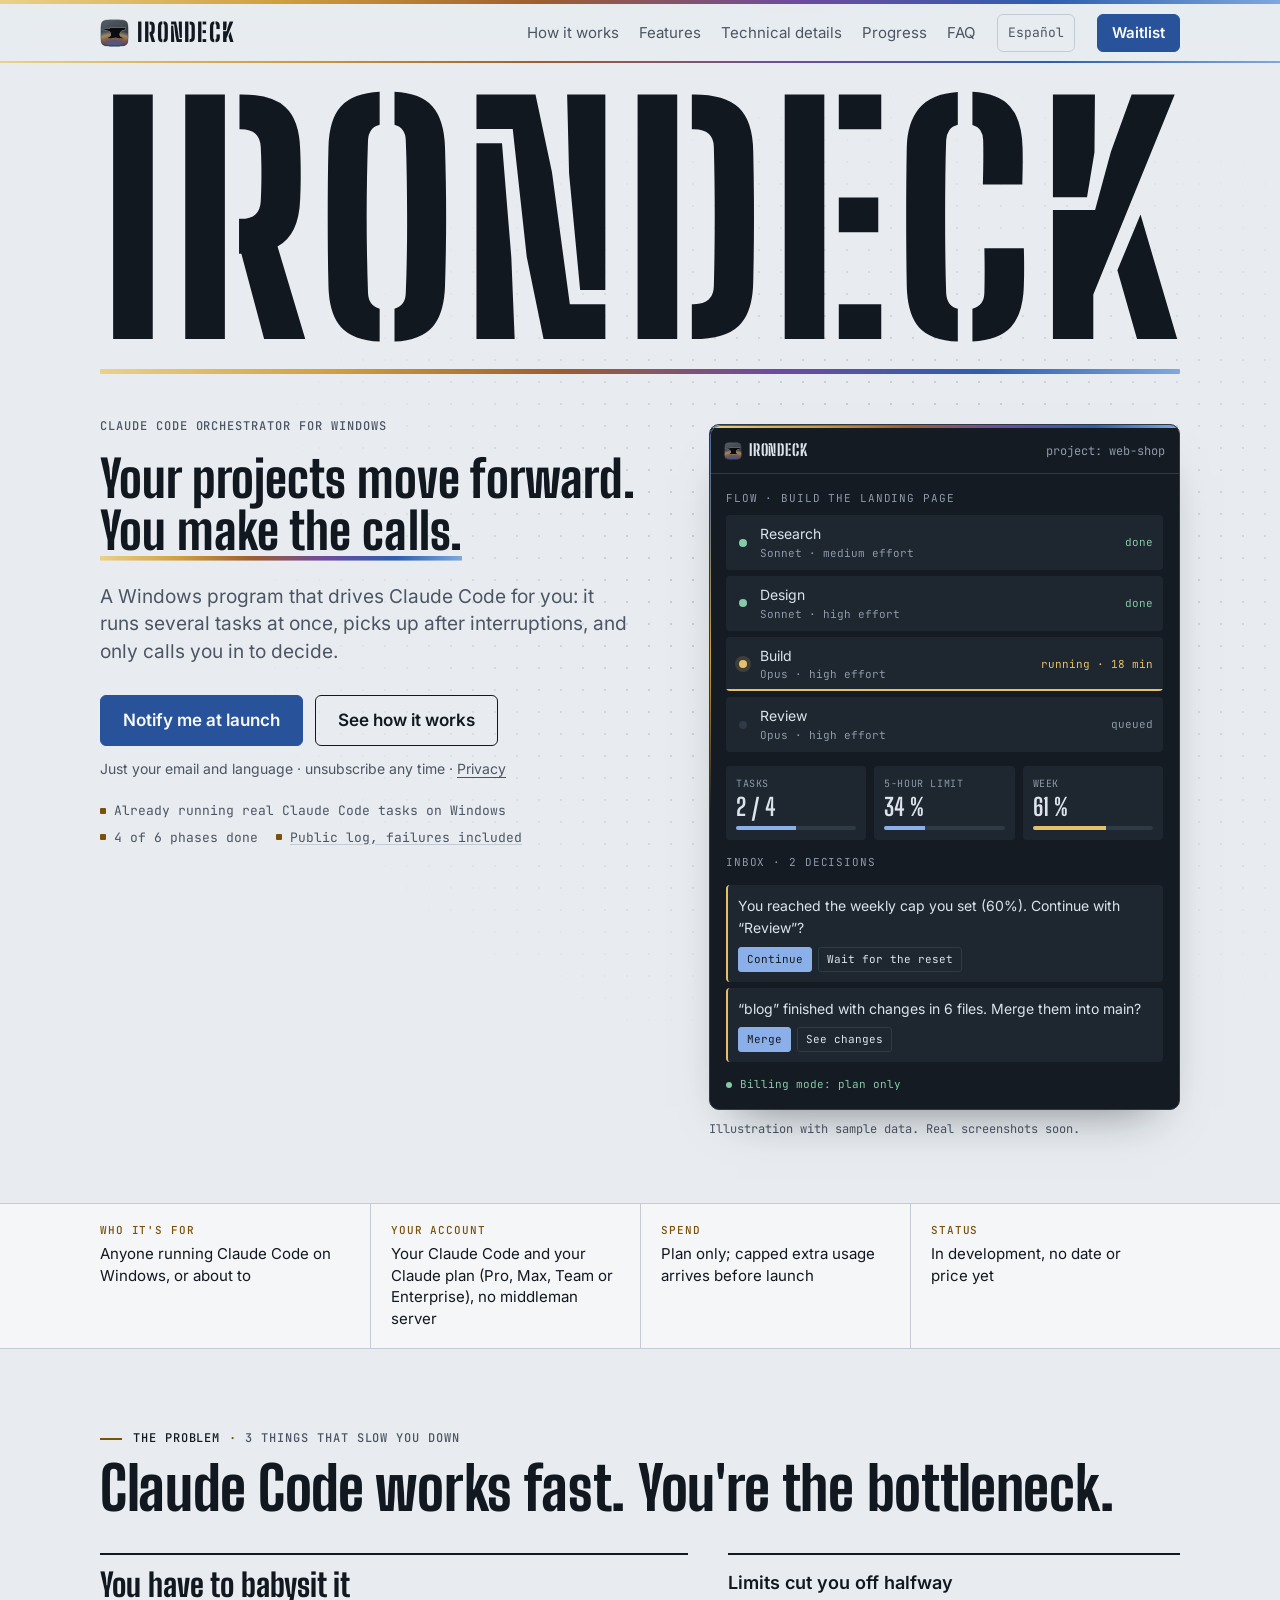
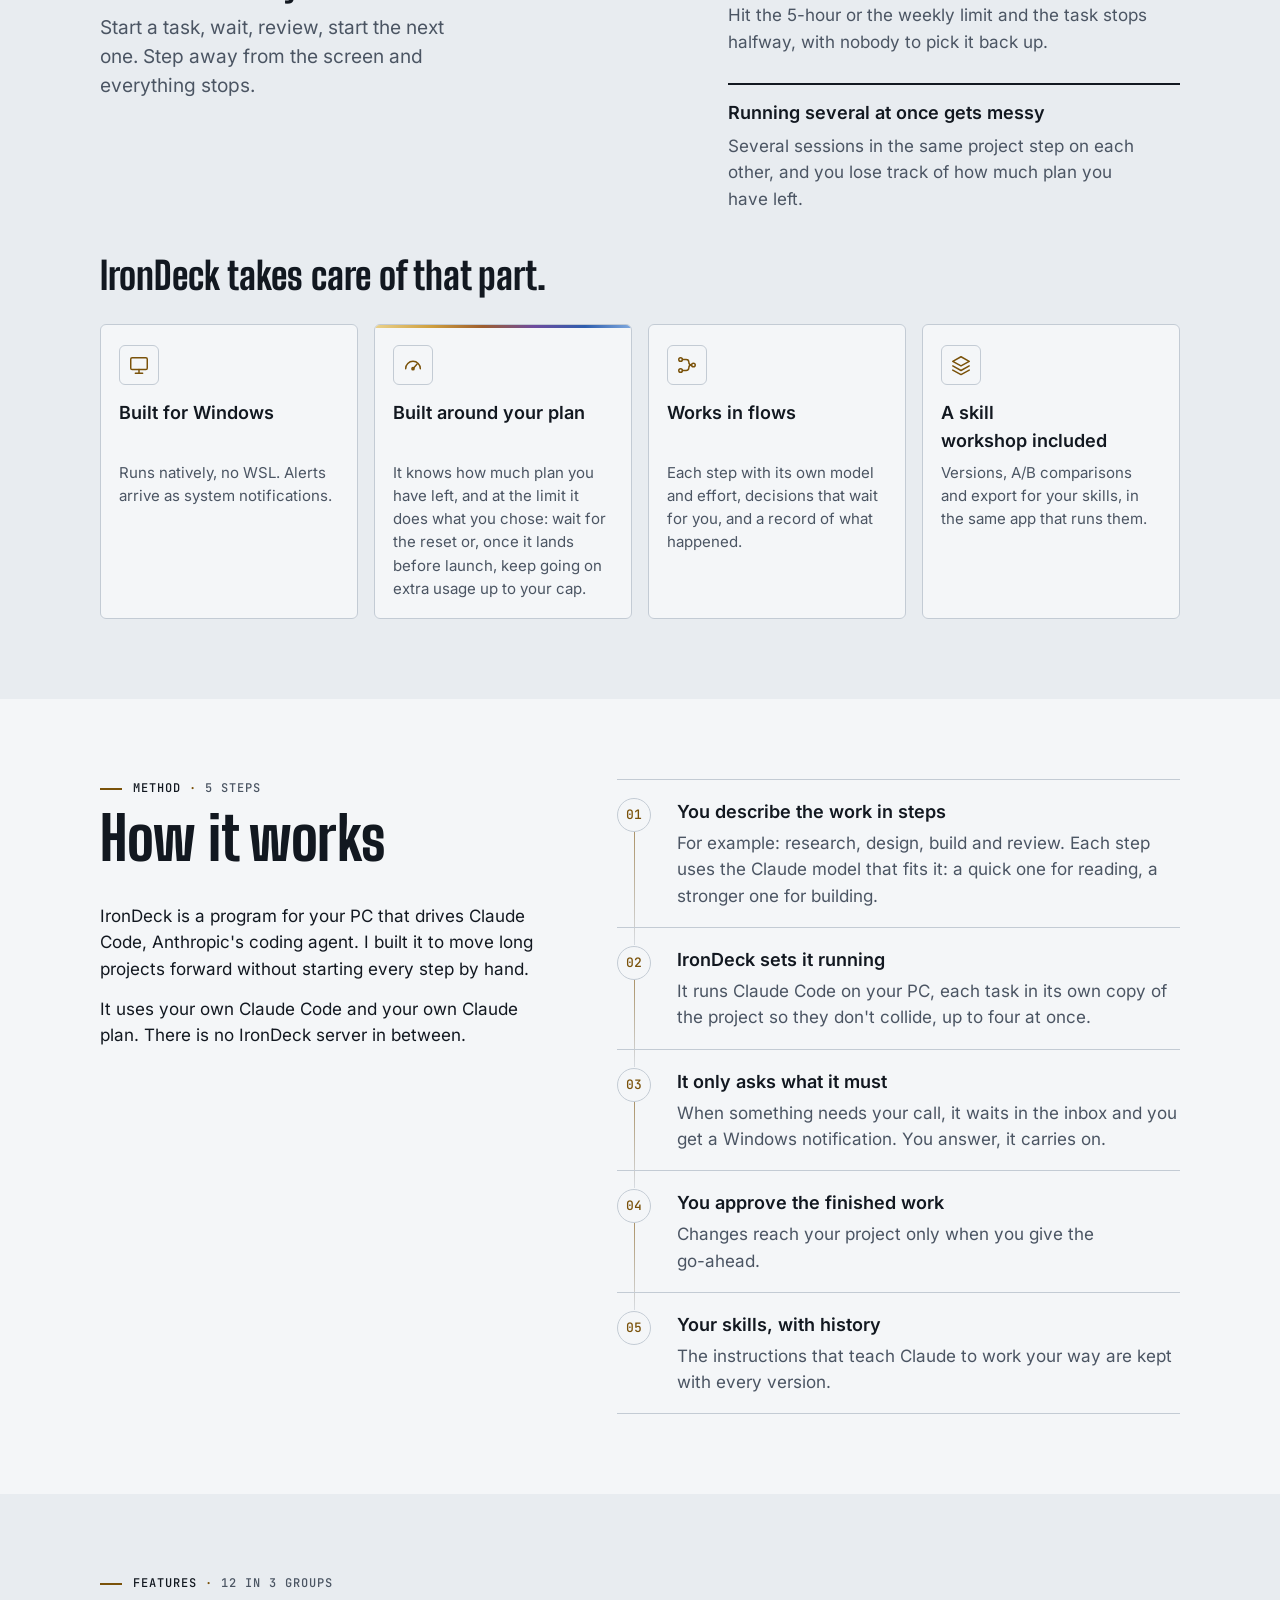
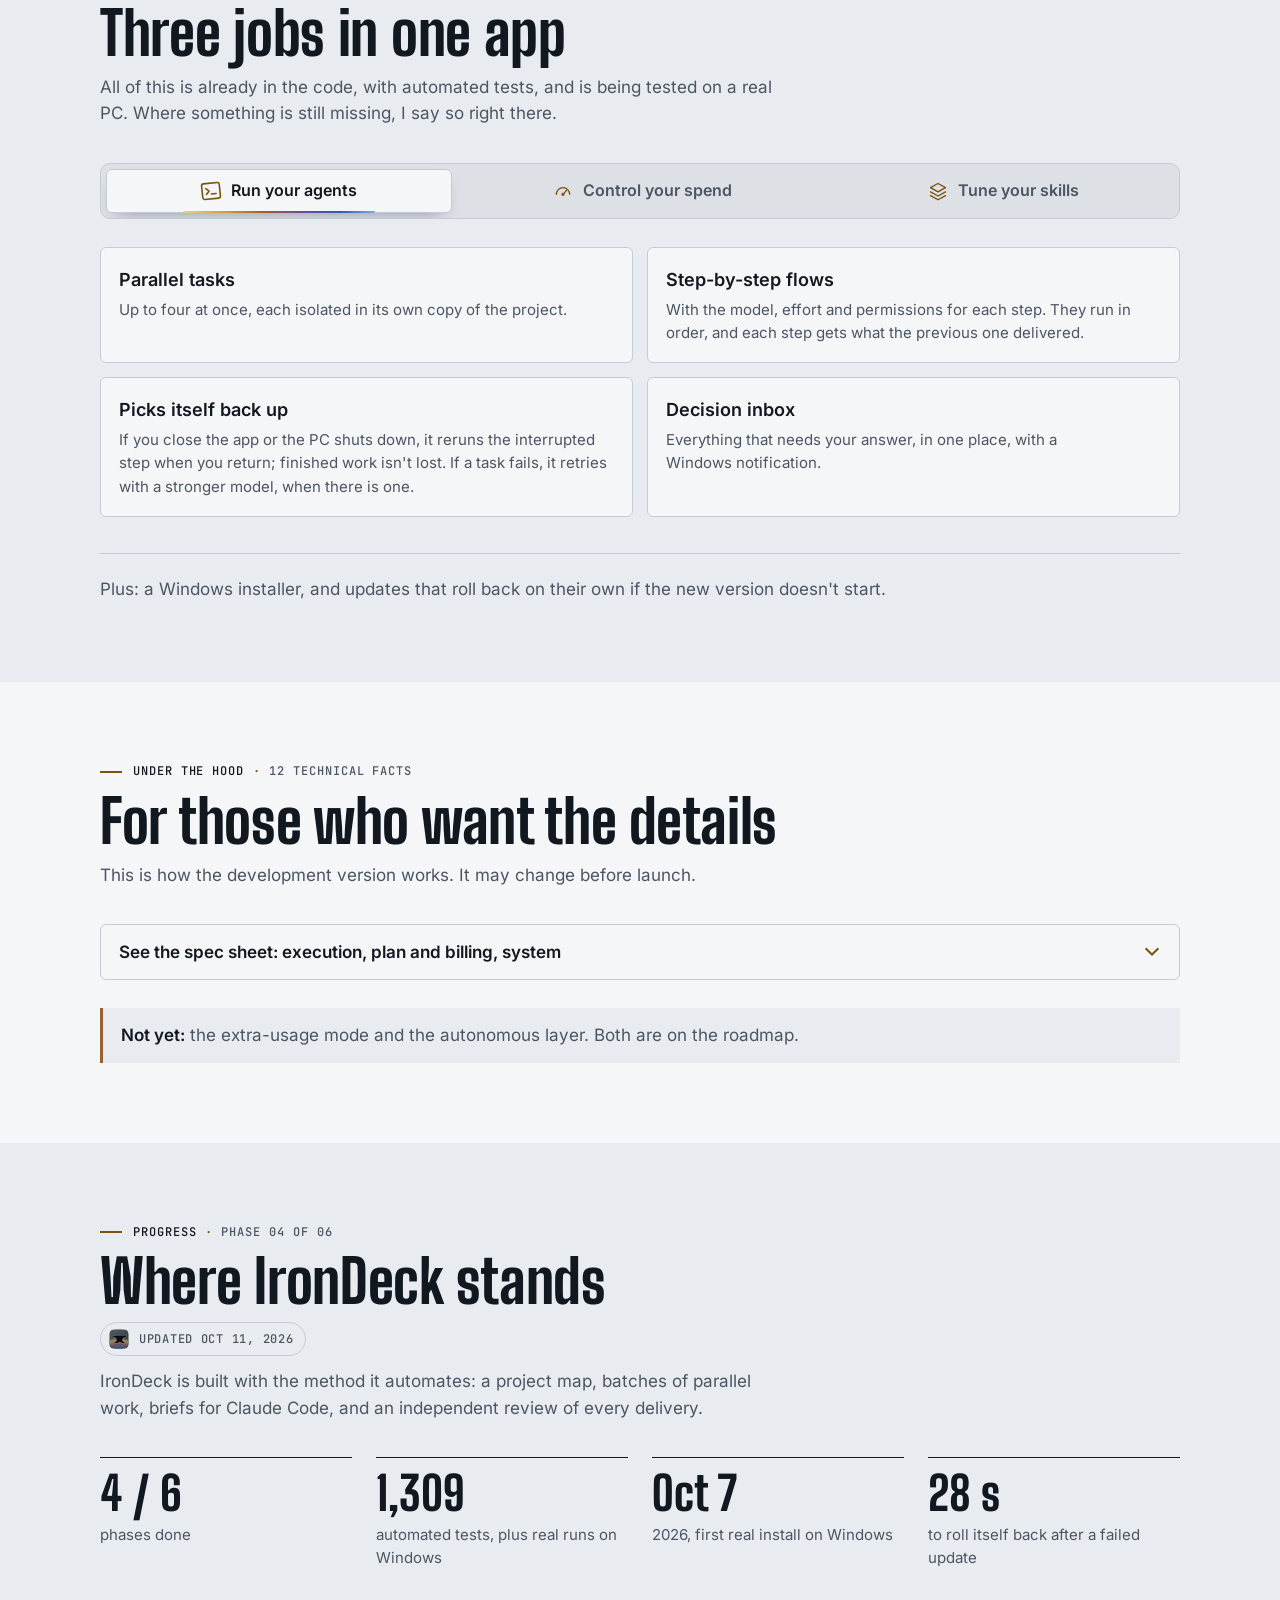
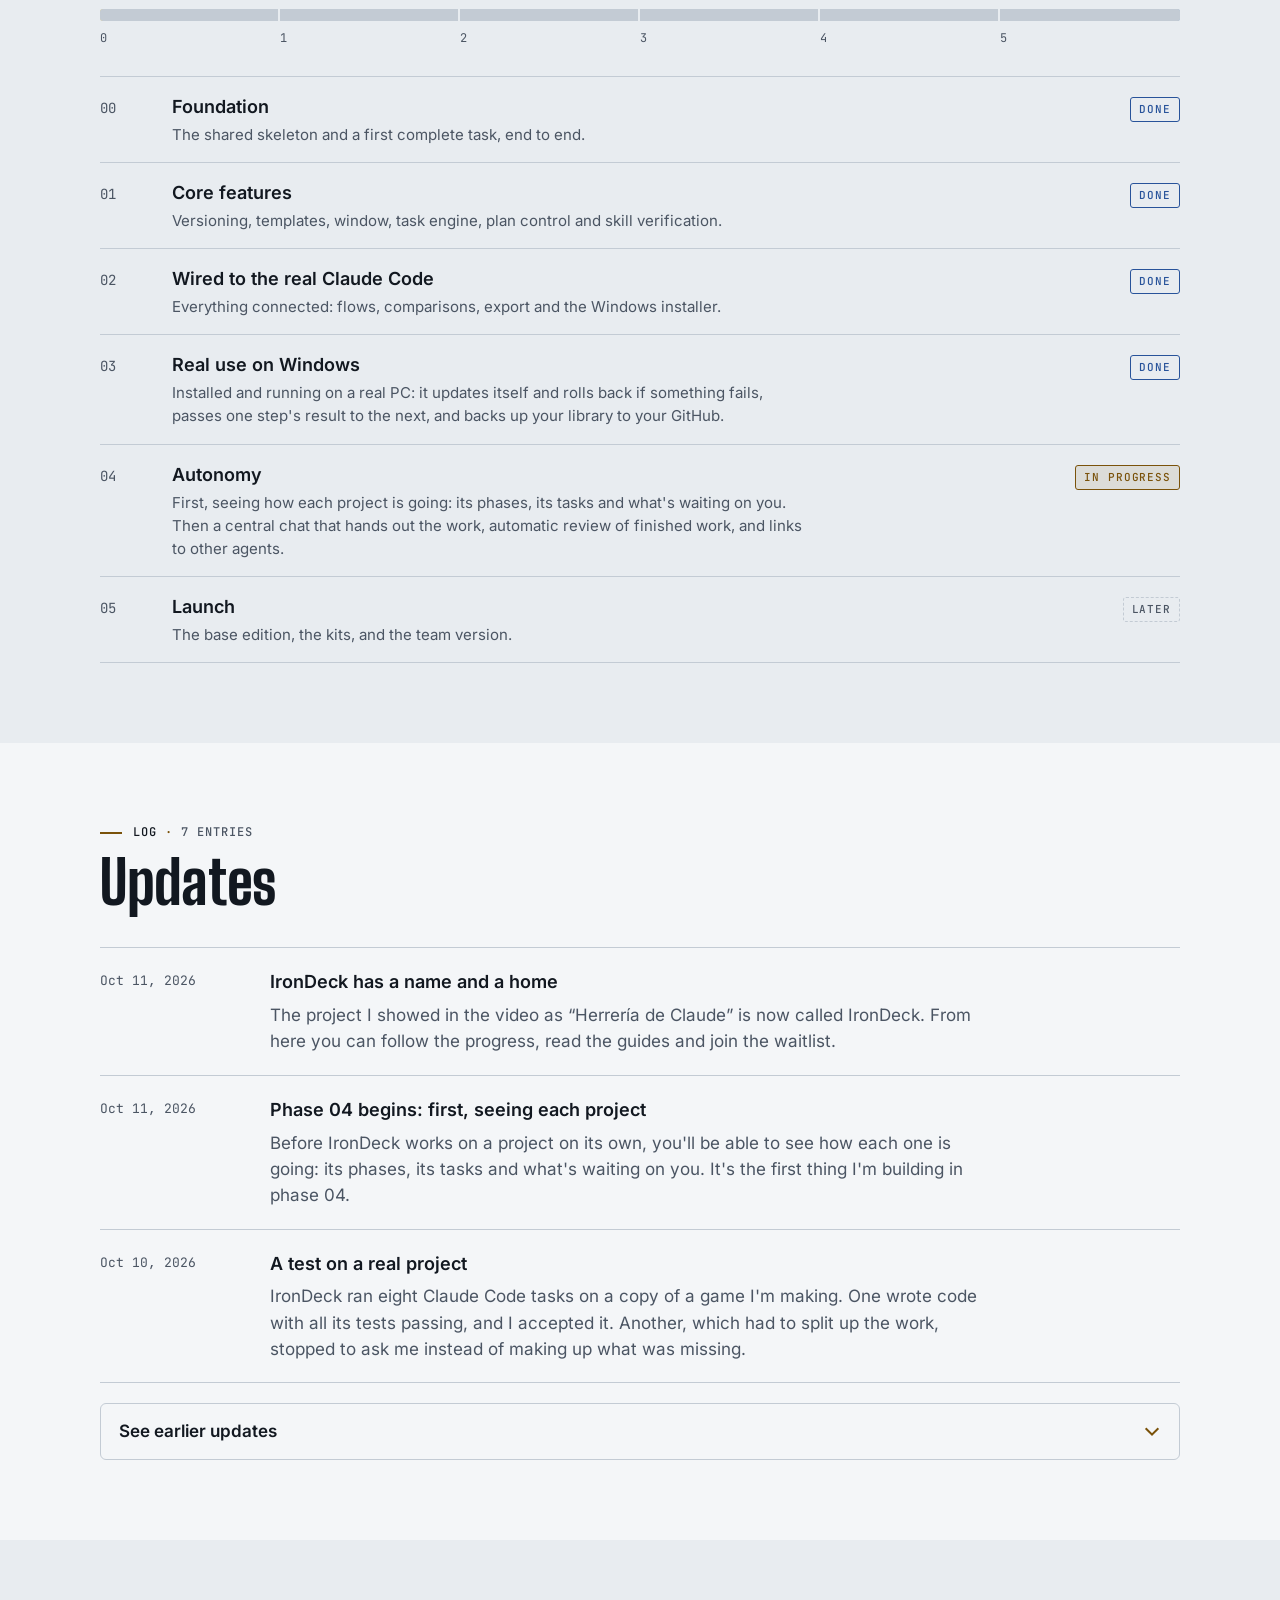
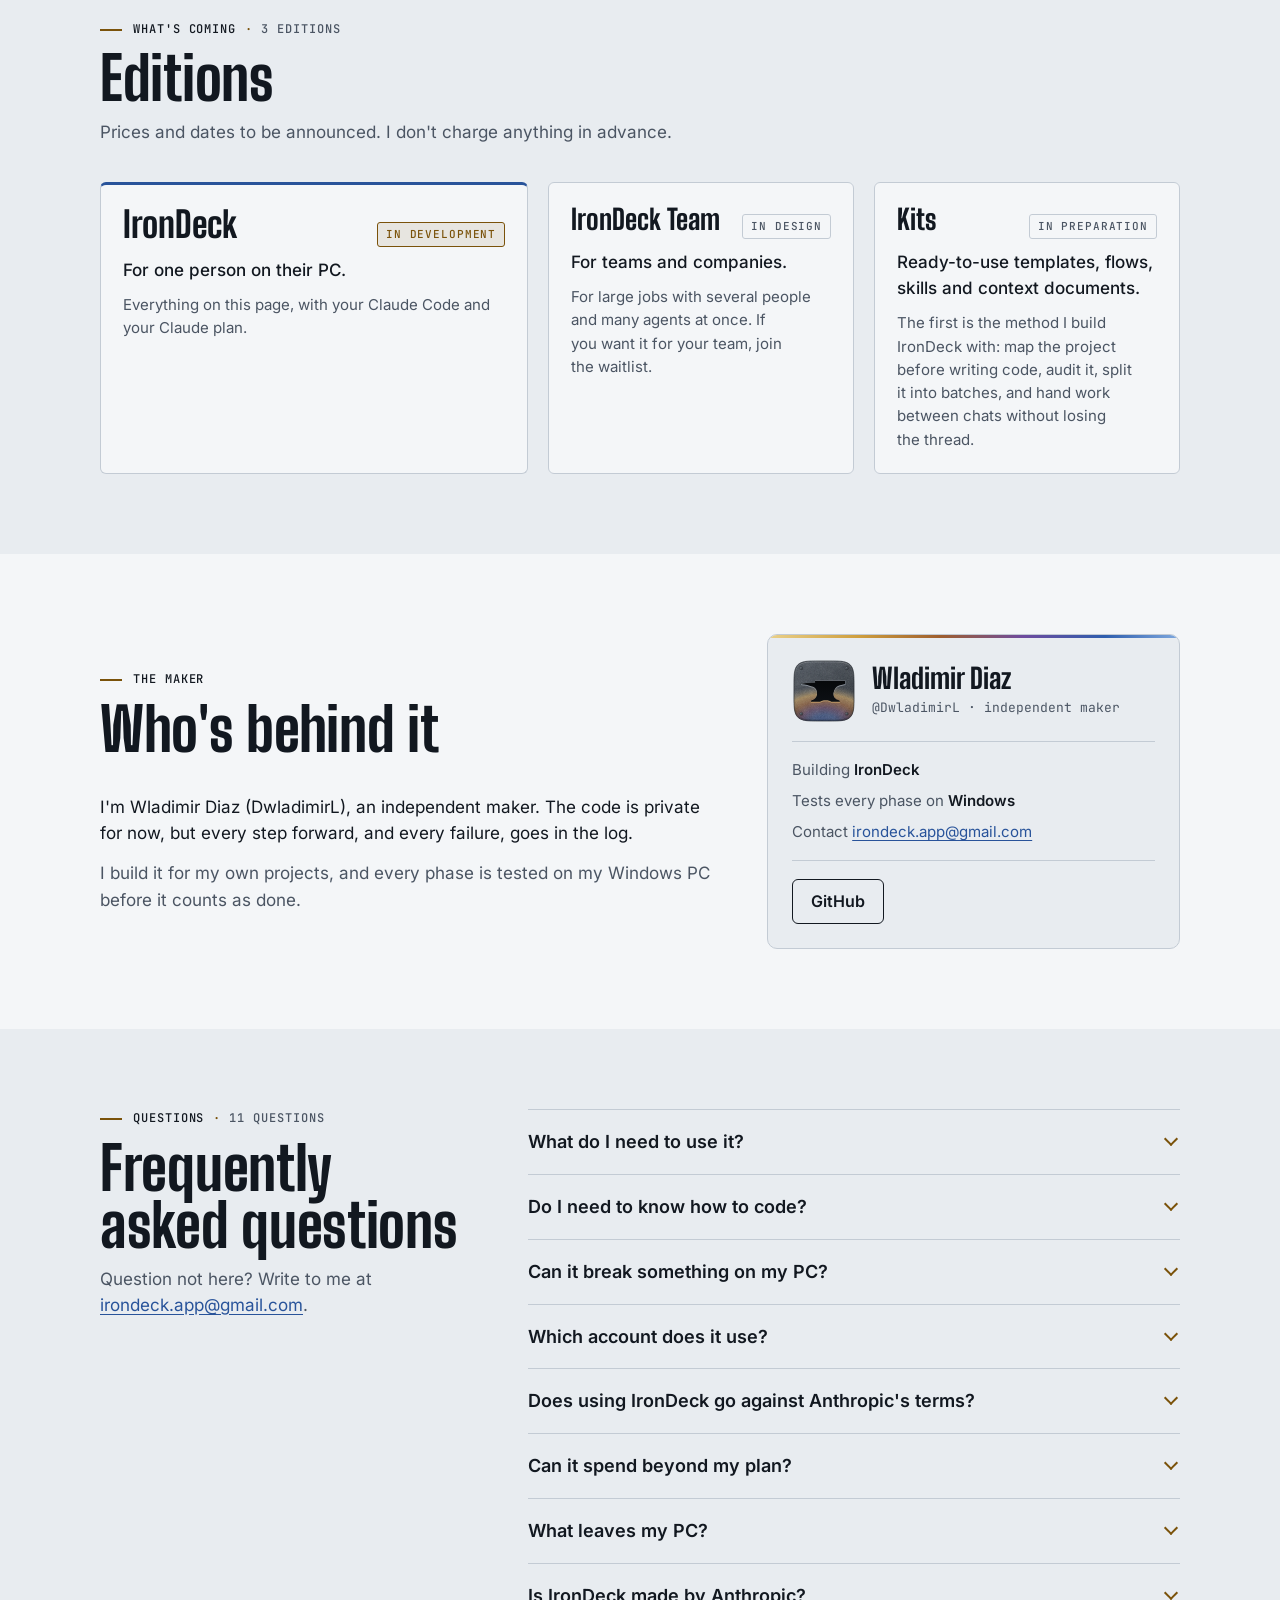
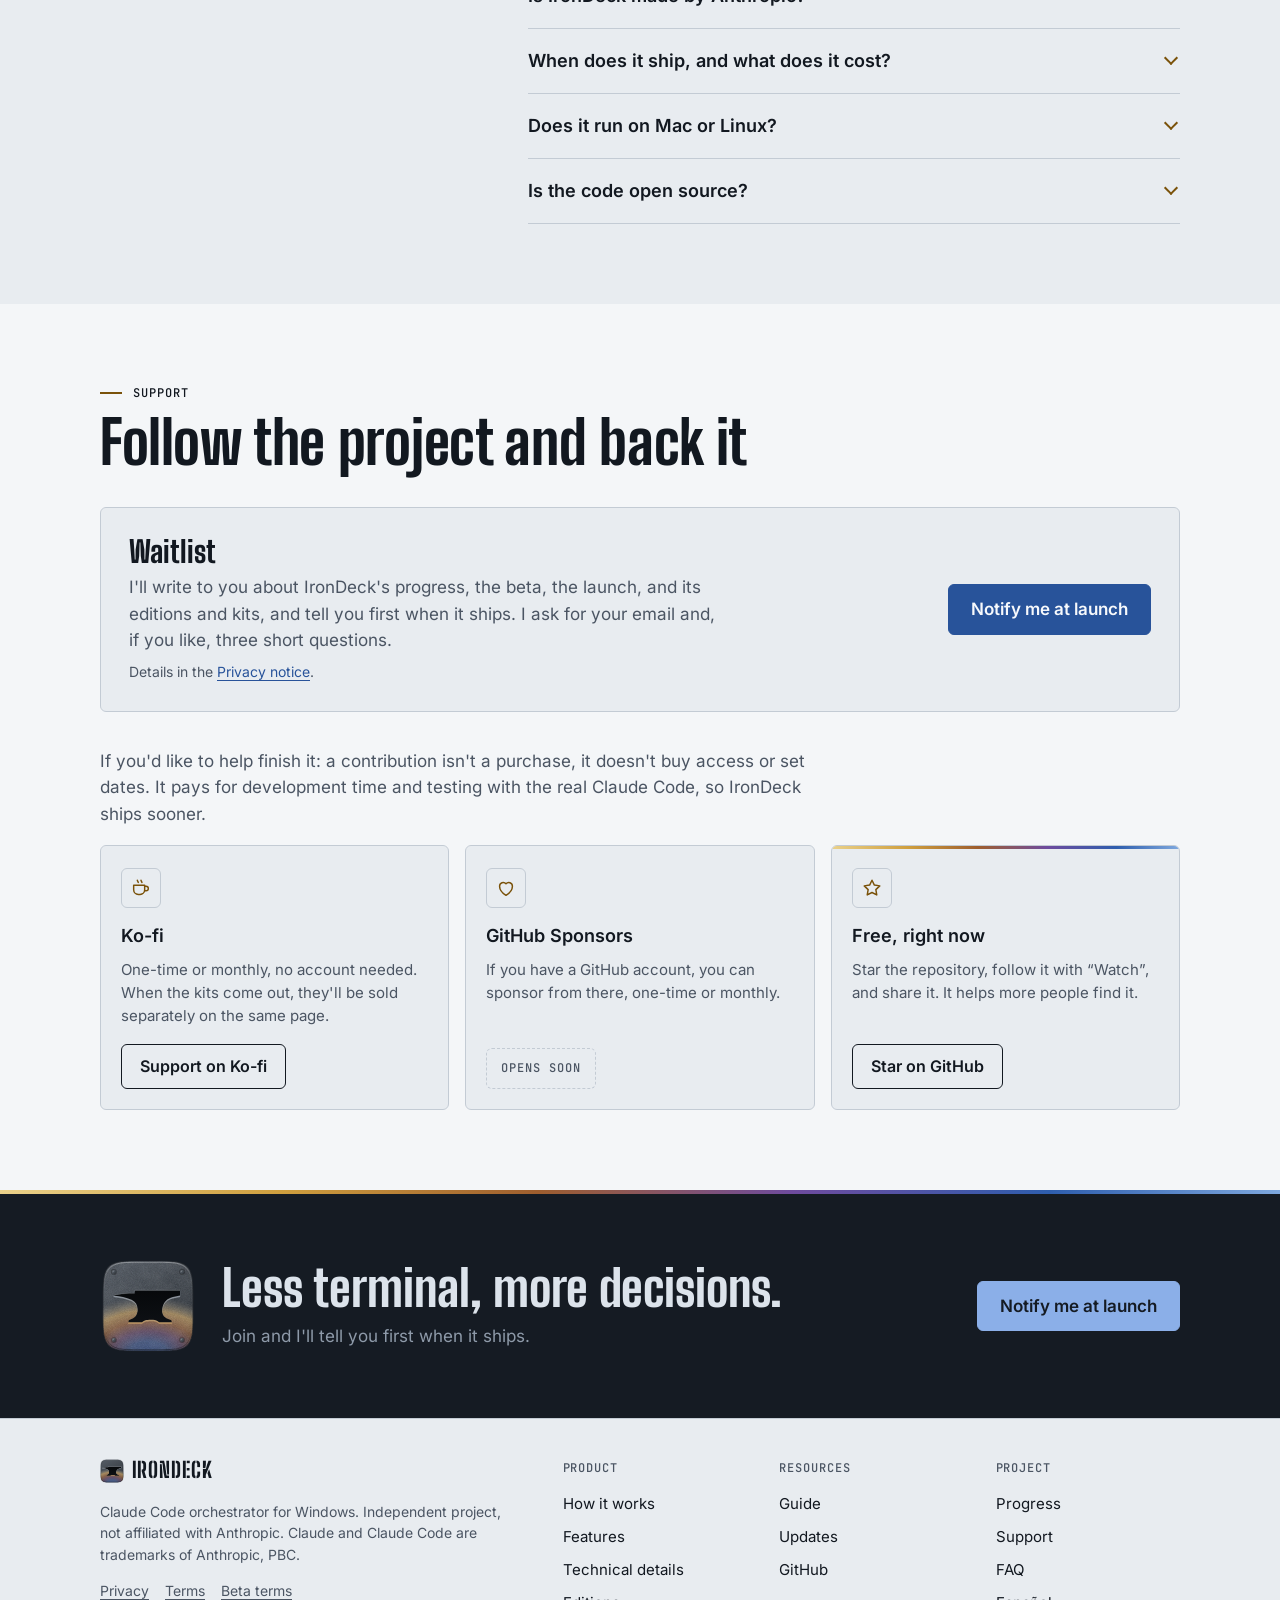
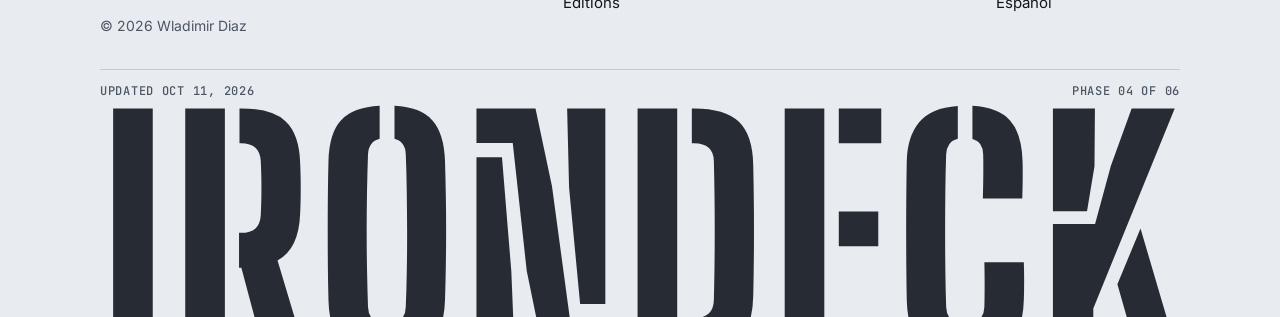
==== commit 8c1ef7c4: "Animaciones: tarjetas con sombra 3D difusa e inclinación al pasar el ratón; pestañas con indicador d" ====
--- a/en/index.html
+++ b/en/index.html
@@ -58,6 +58,8 @@
   --deck-straw: #e4c06a;
   --deck-blue: #8bafe8;
   --deck-ok: #86c9a6;
+  --sombra: #0b1424;
+  --brillo: rgba(40, 83, 154, 0.07);
 
   --t1: #ead18a; --t2: #cf9f3e; --t3: #9e5e2e; --t4: #6e4b9e; --t5: #2e5eae; --t6: #7ea8de;
   --temper: linear-gradient(90deg, var(--t1), var(--t2) 22%, var(--t3) 42%, var(--t4) 62%, var(--t5) 82%, var(--t6));
@@ -76,6 +78,7 @@
 }
 @media (prefers-color-scheme: dark) {
   :root:not([data-theme="light"]) {
+    --sombra: #000; --brillo: rgba(255, 255, 255, 0.06);
     --bg: #0f1318; --bg-raised: #161b22; --ink: #e4e9ef; --ink-2: #9ba6b4; --line: #29313b;
     --accent: #86abe6; --accent-ink: #0d1219; --straw: #e2bd63; --done: #86abe6;
     --deck-bg: #1a212a; --deck-raised: #222a35; --deck-line: #35414f;
@@ -83,6 +86,7 @@
   }
 }
 :root[data-theme="dark"] {
+  --sombra: #000; --brillo: rgba(255, 255, 255, 0.06);
   --bg: #0f1318; --bg-raised: #161b22; --ink: #e4e9ef; --ink-2: #9ba6b4; --line: #29313b;
   --accent: #86abe6; --accent-ink: #0d1219; --straw: #e2bd63; --done: #86abe6;
   --deck-bg: #1a212a; --deck-raised: #222a35; --deck-line: #35414f;
@@ -109,7 +113,8 @@
 .deck :focus-visible, .final :focus-visible { outline-color: var(--deck-blue); }
 
 h1, h2, h3, h4 { text-wrap: balance; margin: 0; }
-p { margin: 0; text-wrap: pretty; }
+p { margin: 0; text-wrap: wrap; }
+@media (min-width: 761px) { p { text-wrap: pretty; } }
 ul, ol, dl, dd { margin: 0; padding: 0; list-style: none; }
 code { font-family: var(--f-mono); font-size: 0.9em; white-space: nowrap; }
 .nw { white-space: nowrap; }
@@ -696,7 +701,9 @@
 @media (max-width: 860px) { .ways { grid-template-columns: minmax(0, 1fr); } }
 .also { margin-block-start: 22px; color: var(--ink-2); }
 @media (max-width: 640px) {
-  .join { grid-template-columns: minmax(0, 1fr); padding: 22px; }
+  .join { grid-template-columns: minmax(0, 1fr); padding: 22px 20px; }
+  .join p, .way p, .diff p, .perfil-datos, .edition p { max-width: none; }
+  .join .btn { justify-content: center; }
 }
 
 /* FAQ: heading on the left (it stays in view), the accordion on the right */
@@ -841,7 +848,7 @@
 }
 
 /* Feature tabs (built by the page script; without it, the three pillars show in full) */
-.tabs { display: flex; gap: 6px; padding: 5px; margin-block-end: 8px; background: color-mix(in srgb, var(--ink) 5%, var(--surface)); border: 1px solid var(--line); border-radius: 10px; overflow-x: auto; scrollbar-width: none; }
+.tabs { position: relative; display: flex; gap: 6px; padding: 5px; margin-block-end: 8px; background: color-mix(in srgb, var(--ink) 5%, var(--surface)); border: 1px solid var(--line); border-radius: 10px; overflow-x: auto; scrollbar-width: none; }
 .tab {
   flex: 1 0 auto;
   display: inline-flex;
@@ -858,7 +865,25 @@
   white-space: nowrap;
 }
 .tab:hover { color: var(--ink); }
-.tab[aria-selected="true"] { background: var(--bg-raised); color: var(--ink); border-color: var(--line); box-shadow: 0 1px 0 rgba(255, 255, 255, 0.03) inset, 0 6px 16px -10px rgba(8, 12, 18, 0.5); }
+.tab { position: relative; z-index: 1; transition: color 0.3s var(--ease); }
+.tab[aria-selected="true"] { color: var(--ink); }
+.tab .ico { transition: transform 0.45s cubic-bezier(0.34, 1.56, 0.64, 1); }
+.tab[aria-selected="true"] .ico { transform: scale(1.18) rotate(-6deg); }
+.tab-indicador {
+  position: absolute; z-index: 0; top: 5px; bottom: 5px; left: 0; width: 0;
+  border: 1px solid var(--line); border-radius: var(--r); background: var(--bg-raised);
+  box-shadow: 0 1px 0 rgba(255, 255, 255, 0.03) inset, 0 8px 18px -10px color-mix(in srgb, var(--sombra) 45%, transparent);
+  transition: transform 0.5s cubic-bezier(0.34, 1.3, 0.64, 1), width 0.5s cubic-bezier(0.34, 1.3, 0.64, 1);
+}
+.tab-indicador::after { content: ""; position: absolute; left: 22%; right: 22%; bottom: -1px; height: 2px; border-radius: 2px; background: var(--temper); }
+/* the incoming area: its cards arrive from the side you moved toward, one after another */
+@media (prefers-reduced-motion: no-preference) {
+  .pillar.entra .feat { animation: feat-entra 0.55s var(--ease) both; }
+  .pillar.entra .feat:nth-child(2) { animation-delay: 0.06s; }
+  .pillar.entra .feat:nth-child(3) { animation-delay: 0.12s; }
+  .pillar.entra .feat:nth-child(4) { animation-delay: 0.18s; }
+  @keyframes feat-entra { from { opacity: 0; transform: translate3d(calc(var(--dir, 1) * 32px), 12px, 0) scale(0.97); filter: blur(6px); } }
+}
 .tab .ico, .pillar > h3 .ico { width: 20px; height: 20px; flex: none; fill: none; stroke: var(--straw); stroke-width: 1.6; stroke-linecap: round; stroke-linejoin: round; }
 .pillar > h3 { display: flex; align-items: center; gap: 12px; }
 .pillar > h3 .ico { width: 26px; height: 26px; }
@@ -873,10 +898,29 @@
   .con-pestanas .feat { padding: 16px; }
 }
 
-/* Cards answer the pointer */
-.diff, .edition, .way, .con-pestanas .feat { transition: transform var(--dur-fast) var(--ease), border-color var(--dur-fast) var(--ease); }
-@media (hover: hover) {
-  .diff:hover, .edition:hover, .way:hover, .con-pestanas .feat:hover { transform: translateY(-2px); border-color: var(--ink-2); }
+/* Cards answer the pointer: they lift toward the viewer on a soft layered shadow and tilt a little under the cursor
+   (the page script feeds --rx/--ry and the light position --mx/--my) */
+.diff, .edition, .way, .con-pestanas .feat, .captura-marco, .captura a, .perfil {
+  --rx: 0deg; --ry: 0deg;
+  transition: transform 0.55s var(--ease), box-shadow 0.55s var(--ease), border-color 0.3s var(--ease);
+}
+.con-pestanas .feat, .way, .edition { position: relative; overflow: hidden; }
+.diff::after, .con-pestanas .feat::after, .way::after, .edition::after, .captura-marco::after, .perfil::after {
+  content: ""; position: absolute; inset: 0; border-radius: inherit; pointer-events: none; opacity: 0;
+  background: radial-gradient(380px circle at var(--mx, 50%) var(--my, 0%), var(--brillo), transparent 65%);
+  transition: opacity 0.4s var(--ease);
+}
+@media (hover: hover) and (prefers-reduced-motion: no-preference) {
+  .diff:hover, .edition:hover, .way:hover, .con-pestanas .feat:hover, .captura-marco:hover, .captura a:hover, .perfil:hover {
+    transform: perspective(900px) translateY(-6px) rotateX(var(--rx)) rotateY(var(--ry));
+    border-color: color-mix(in srgb, var(--ink) 28%, var(--line));
+    box-shadow:
+      0 1px 2px color-mix(in srgb, var(--sombra) 10%, transparent),
+      0 8px 16px -4px color-mix(in srgb, var(--sombra) 14%, transparent),
+      0 22px 44px -14px color-mix(in srgb, var(--sombra) 26%, transparent),
+      0 46px 80px -32px color-mix(in srgb, var(--sombra) 34%, transparent);
+  }
+  .diff:hover::after, .con-pestanas .feat:hover::after, .way:hover::after, .edition:hover::after, .captura-marco:hover::after, .perfil:hover::after { opacity: 1; }
 }
 
 /* Editorial cover: the wordmark is the headline, ruled off from the promise by the temper line */
@@ -951,12 +995,31 @@
 .captura-marco i { display: block; height: 0; padding-block-end: 9%; border-radius: 4px; background: var(--deck-raised); }
 .captura-marco span { position: absolute; left: 10%; bottom: 9%; font: 500 0.6875rem/1 var(--f-mono); letter-spacing: 0.08em; text-transform: uppercase; color: var(--deck-muted); }
 @media (hover: hover) {
-  .captura a, .captura-marco { transition: transform var(--dur-fast) var(--ease), border-color var(--dur-fast) var(--ease); }
-  .captura a:hover, .captura-marco:hover { transform: translateY(-3px); border-color: var(--ink-2); }
 }
 @media (max-width: 860px) {
-  .pantallas-grid { grid-template-columns: none; grid-auto-flow: column; grid-auto-columns: minmax(78%, 1fr); overflow-x: auto; scroll-snap-type: x mandatory; padding-block-end: 8px; scrollbar-width: thin; }
-  .captura { scroll-snap-align: start; }
+  .pantallas-grid {
+    grid-template-columns: none;
+    grid-auto-flow: column;
+    grid-auto-columns: 80%;
+    gap: 14px;
+    margin-inline: -20px;
+    padding: 6px 10% 10px;
+    overflow-x: auto;
+    scroll-snap-type: x mandatory;
+    scroll-padding-inline: 10%;
+    scroll-behavior: smooth;
+    overscroll-behavior-x: contain;
+    scrollbar-width: none;
+  }
+  .pantallas-grid::-webkit-scrollbar { display: none; }
+  .captura { scroll-snap-align: center; scroll-snap-stop: always; }
+  /* the page script sets --lejos (0 centred, 1 one card away): the side cards shrink and fade */
+  .captura { transform: scale(calc(1 - 0.07 * var(--lejos, 0))); opacity: calc(1 - 0.45 * var(--lejos, 0)); transform-origin: center; will-change: transform; }
+  .pantallas-puntos { display: flex; justify-content: center; gap: 8px; margin-block-start: 14px; }
+  .pantallas-puntos button { width: 8px; height: 8px; padding: 0; border: 0; border-radius: 99px; background: var(--line); cursor: pointer; transition: width var(--dur-fast) var(--ease), background-color var(--dur-fast) var(--ease); }
+  .pantallas-puntos button[aria-current="true"] { width: 24px; background: var(--straw); }
+}
+@media (min-width: 861px) { .pantallas-puntos { display: none; }
 }
 
 /* Motion: one moment on load (the deck comes alive), tactile buttons, and scroll-linked details where the browser supports them. Everything is readable without it. */
@@ -1532,15 +1595,50 @@
       lista.append(b);
       return b;
     });
+    const indicador = document.createElement('span');
+    indicador.className = 'tab-indicador';
+    indicador.setAttribute('aria-hidden', 'true');
+    lista.append(indicador);
+    const calmo = matchMedia('(prefers-reduced-motion: reduce)').matches;
+    let actual = -1;
+    const mover = () => {
+      const b = botones[actual];
+      if (!b) return;
+      indicador.style.width = b.offsetWidth + 'px';
+      indicador.style.transform = 'translateX(' + b.offsetLeft + 'px)';
+    };
     const elegir = (i, foco) => {
+      if (i === actual) { if (foco) botones[i].focus(); return; }
+      const antes = actual;
+      const alto0 = pilares.offsetHeight;
       botones.forEach((b, j) => {
         const si = i === j;
         b.setAttribute('aria-selected', si);
         b.tabIndex = si ? 0 : -1;
         paneles[j].hidden = !si;
       });
+      actual = i;
+      mover();
+      if (antes >= 0 && !calmo) {
+        const panel = paneles[i];
+        panel.style.setProperty('--dir', i > antes ? 1 : -1);
+        panel.classList.remove('entra');
+        void panel.offsetWidth;
+        panel.classList.add('entra');
+        const alto1 = pilares.offsetHeight;
+        clearTimeout(pilares.temporizador);
+        pilares.style.transition = 'none';
+        pilares.style.overflow = 'clip';
+        pilares.style.height = alto0 + 'px';
+        void pilares.offsetHeight;
+        pilares.style.transition = 'height 0.45s cubic-bezier(0.22, 1, 0.36, 1)';
+        pilares.style.height = alto1 + 'px';
+        pilares.temporizador = setTimeout(() => { pilares.style.height = ''; pilares.style.overflow = ''; pilares.style.transition = ''; }, 480);
+      }
       if (foco) botones[i].focus();
     };
+    addEventListener('resize', mover);
+    if (document.fonts) document.fonts.ready.then(mover);
     botones.forEach((b, i) => b.addEventListener('click', () => elegir(i)));
     lista.addEventListener('keydown', e => {
       const i = botones.indexOf(document.activeElement);
@@ -1555,6 +1653,54 @@
   }
 
   const quieto = matchMedia('(prefers-reduced-motion: reduce)').matches;
+
+  if (matchMedia('(hover: hover)').matches && !quieto) {
+    document.querySelectorAll('.diff, .edition, .way, .con-pestanas .feat, .captura-marco, .captura a, .perfil').forEach(el => {
+      el.addEventListener('pointermove', e => {
+        const r = el.getBoundingClientRect();
+        const x = (e.clientX - r.left) / r.width, y = (e.clientY - r.top) / r.height;
+        el.style.setProperty('--ry', ((x - 0.5) * 5).toFixed(2) + 'deg');
+        el.style.setProperty('--rx', ((0.5 - y) * 5).toFixed(2) + 'deg');
+        el.style.setProperty('--mx', (x * 100).toFixed(1) + '%');
+        el.style.setProperty('--my', (y * 100).toFixed(1) + '%');
+      });
+      el.addEventListener('pointerleave', () => { el.style.setProperty('--rx', '0deg'); el.style.setProperty('--ry', '0deg'); });
+    });
+  }
+
+  const carrusel = document.querySelector('.pantallas-grid');
+  if (carrusel) {
+    const fotos = [...carrusel.querySelectorAll('.captura')];
+    const puntos = document.createElement('div');
+    puntos.className = 'pantallas-puntos';
+    const botones = fotos.map((foto, i) => {
+      const b = document.createElement('button');
+      b.type = 'button';
+      b.setAttribute('aria-label', (document.documentElement.lang === 'en' ? 'Screenshot ' : 'Captura ') + (i + 1));
+      b.addEventListener('click', () => {
+        carrusel.scrollTo({ left: foto.offsetLeft - (carrusel.clientWidth - foto.offsetWidth) / 2, behavior: quieto ? 'auto' : 'smooth' });
+      });
+      puntos.append(b);
+      return b;
+    });
+    carrusel.after(puntos);
+    let pendiente = false;
+    const medir = () => {
+      pendiente = false;
+      const centro = carrusel.scrollLeft + carrusel.clientWidth / 2;
+      let cerca = 0, mejor = Infinity;
+      fotos.forEach((foto, i) => {
+        const d = Math.abs(foto.offsetLeft + foto.offsetWidth / 2 - centro) / (foto.offsetWidth || 1);
+        if (!quieto) foto.style.setProperty('--lejos', Math.min(d, 1).toFixed(3));
+        if (d < mejor) { mejor = d; cerca = i; }
+      });
+      botones.forEach((b, i) => b.setAttribute('aria-current', i === cerca));
+    };
+    const pedir = () => { if (!pendiente) { pendiente = true; requestAnimationFrame(medir); } };
+    carrusel.addEventListener('scroll', pedir, { passive: true });
+    addEventListener('resize', pedir);
+    medir();
+  }
   const cifras = document.querySelectorAll('[data-cuenta]');
   if (!quieto && cifras.length && 'IntersectionObserver' in window) {
     const contar = el => {
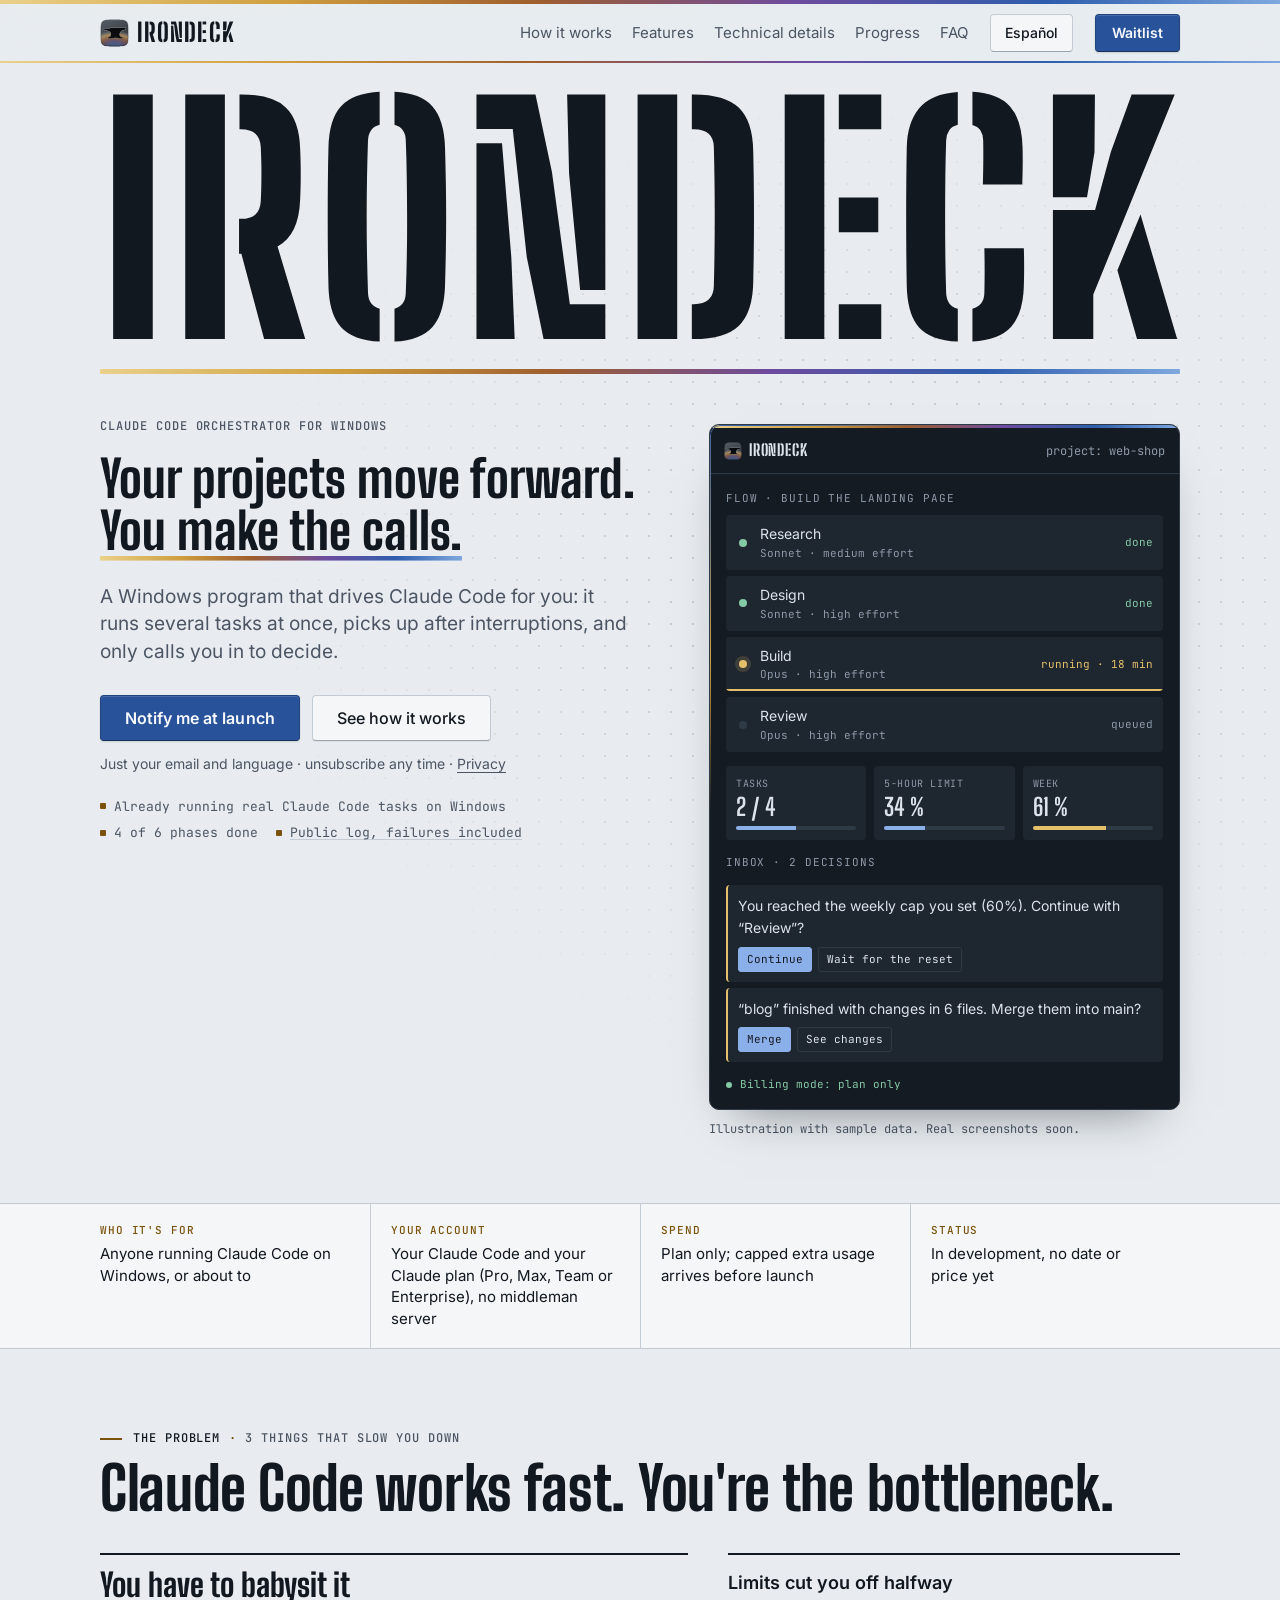
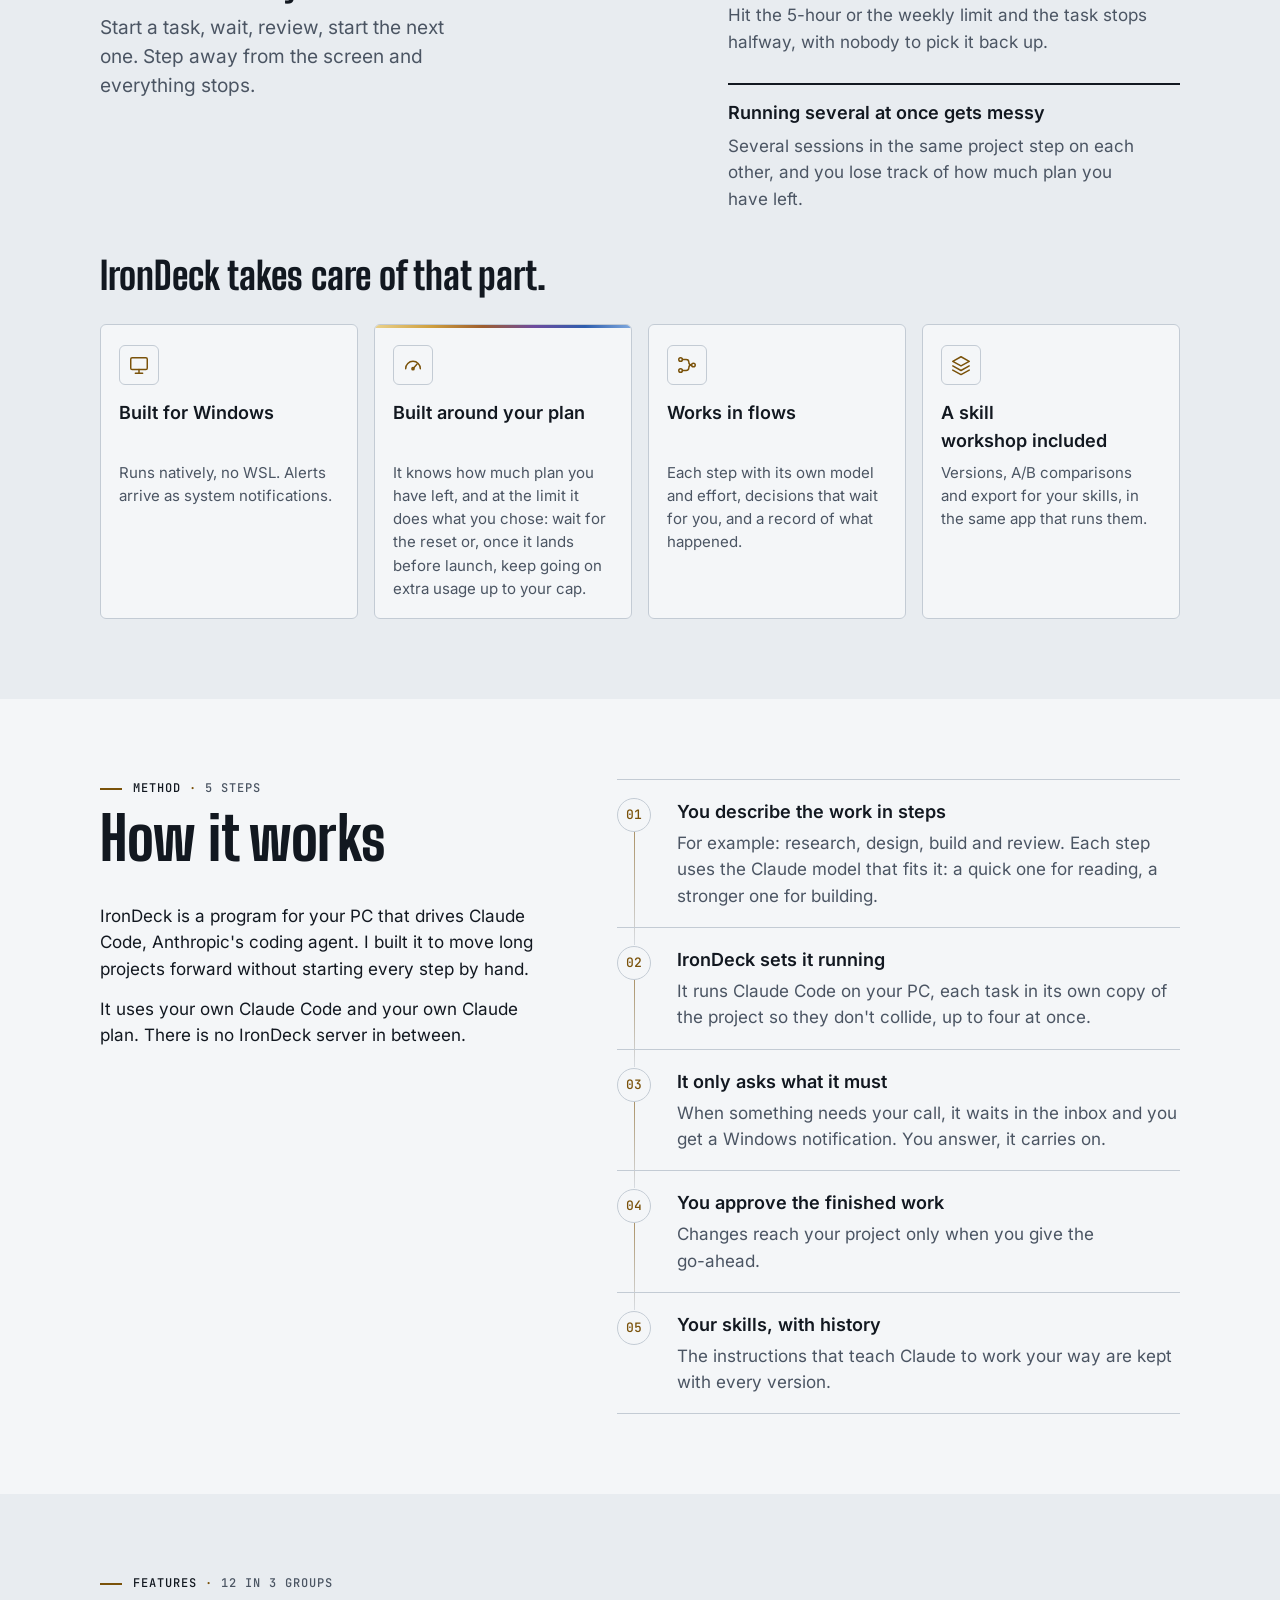
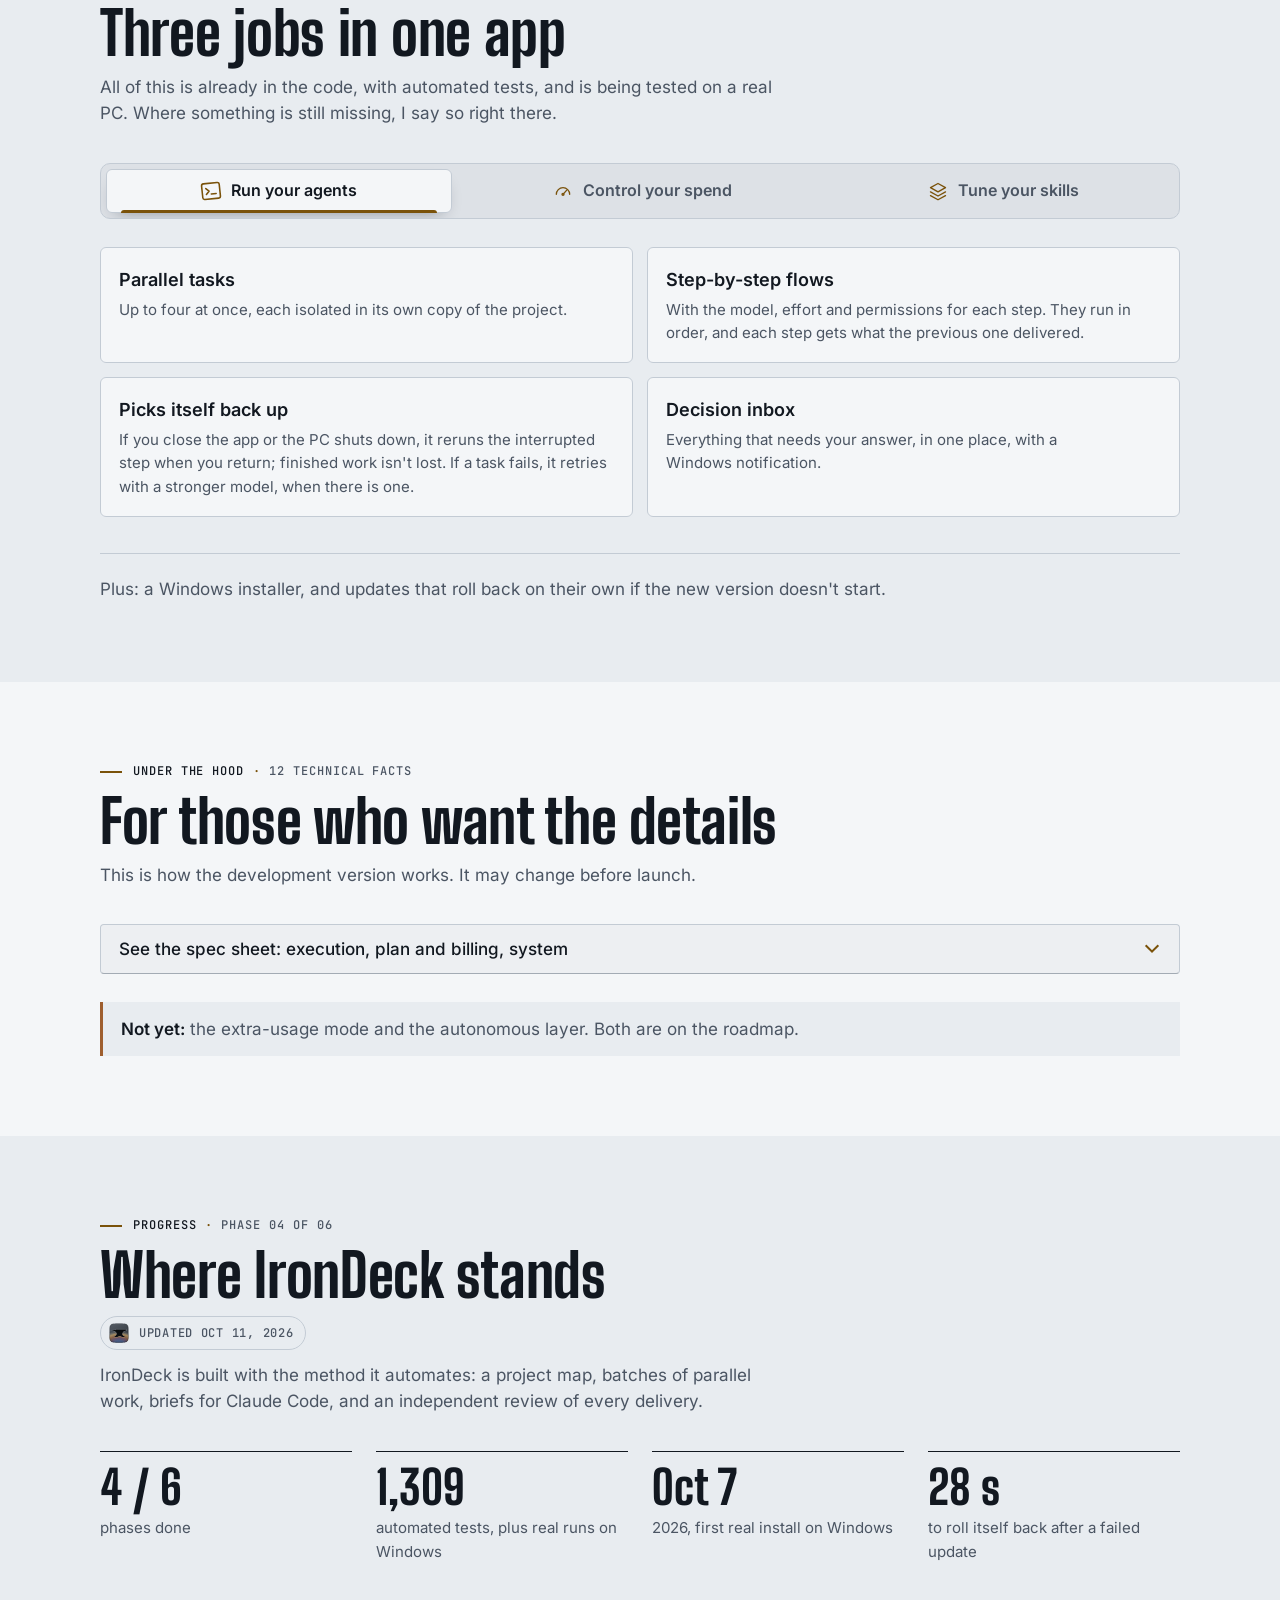
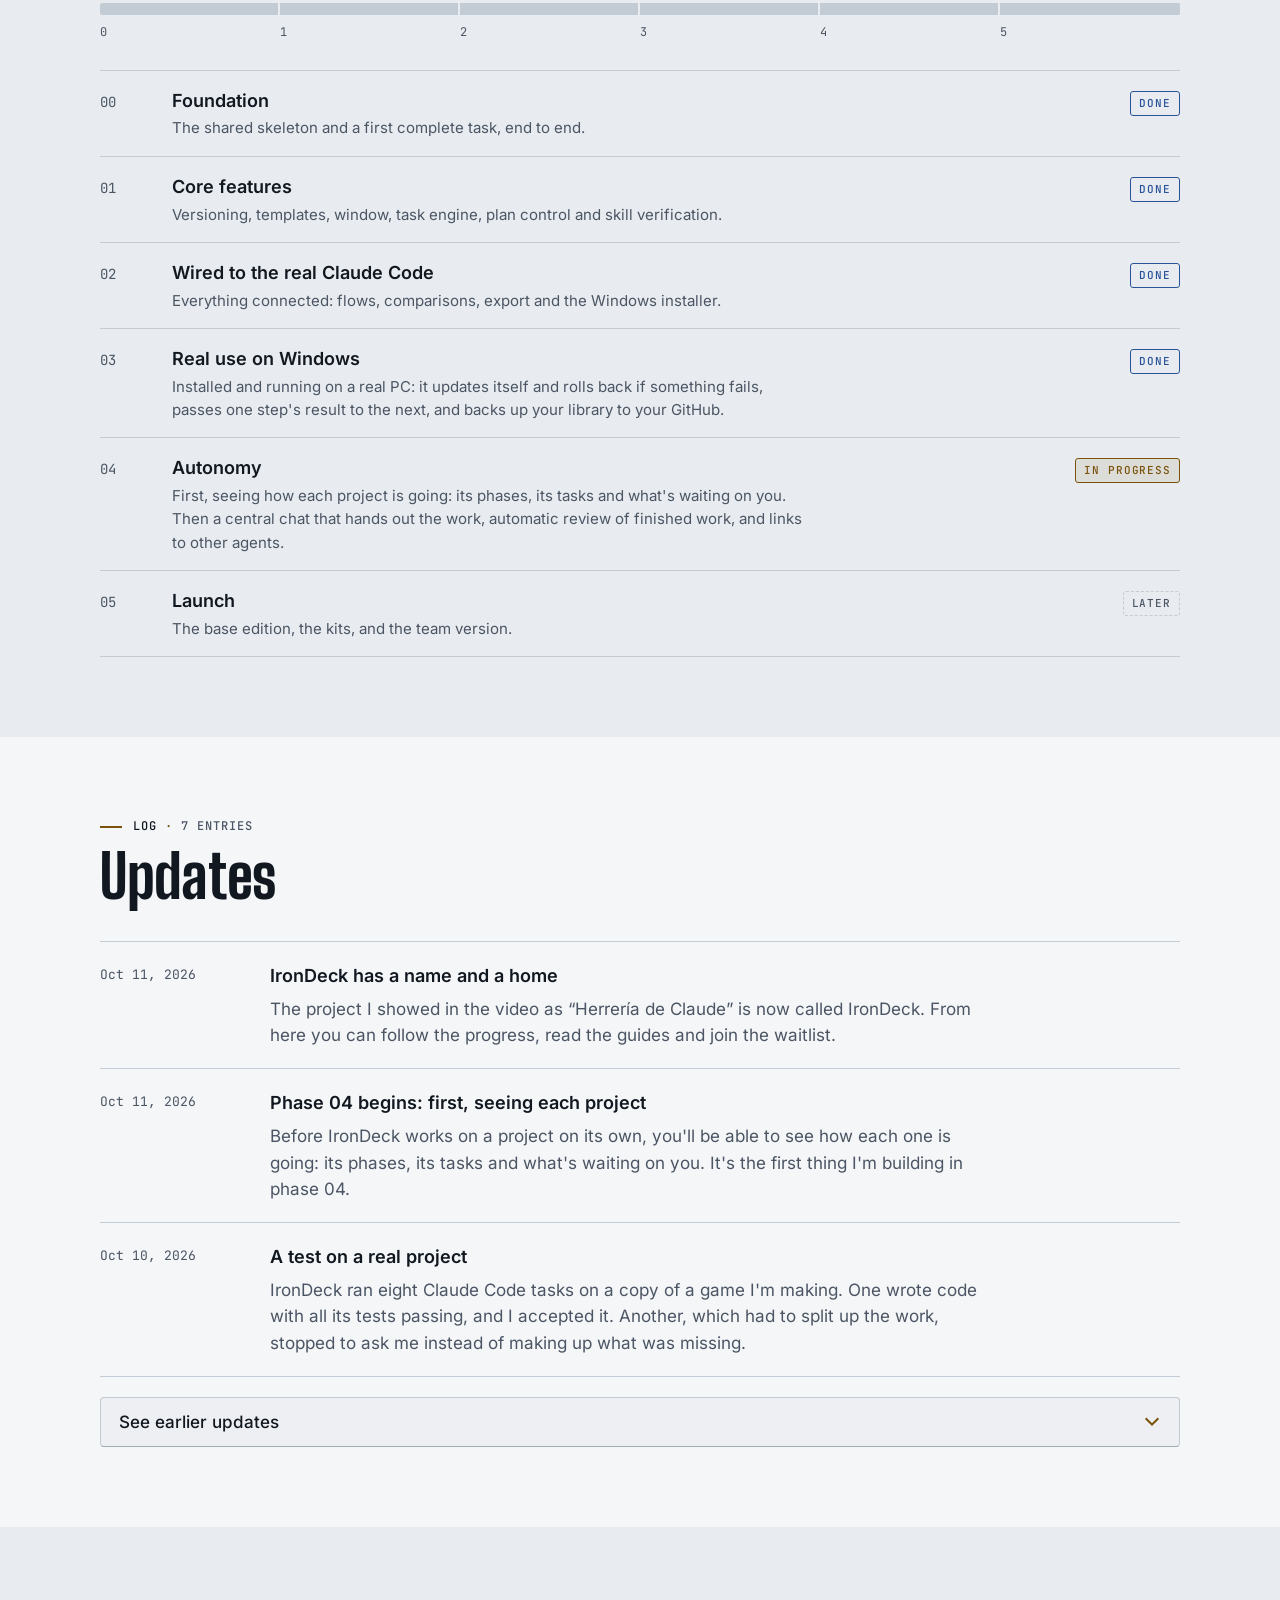
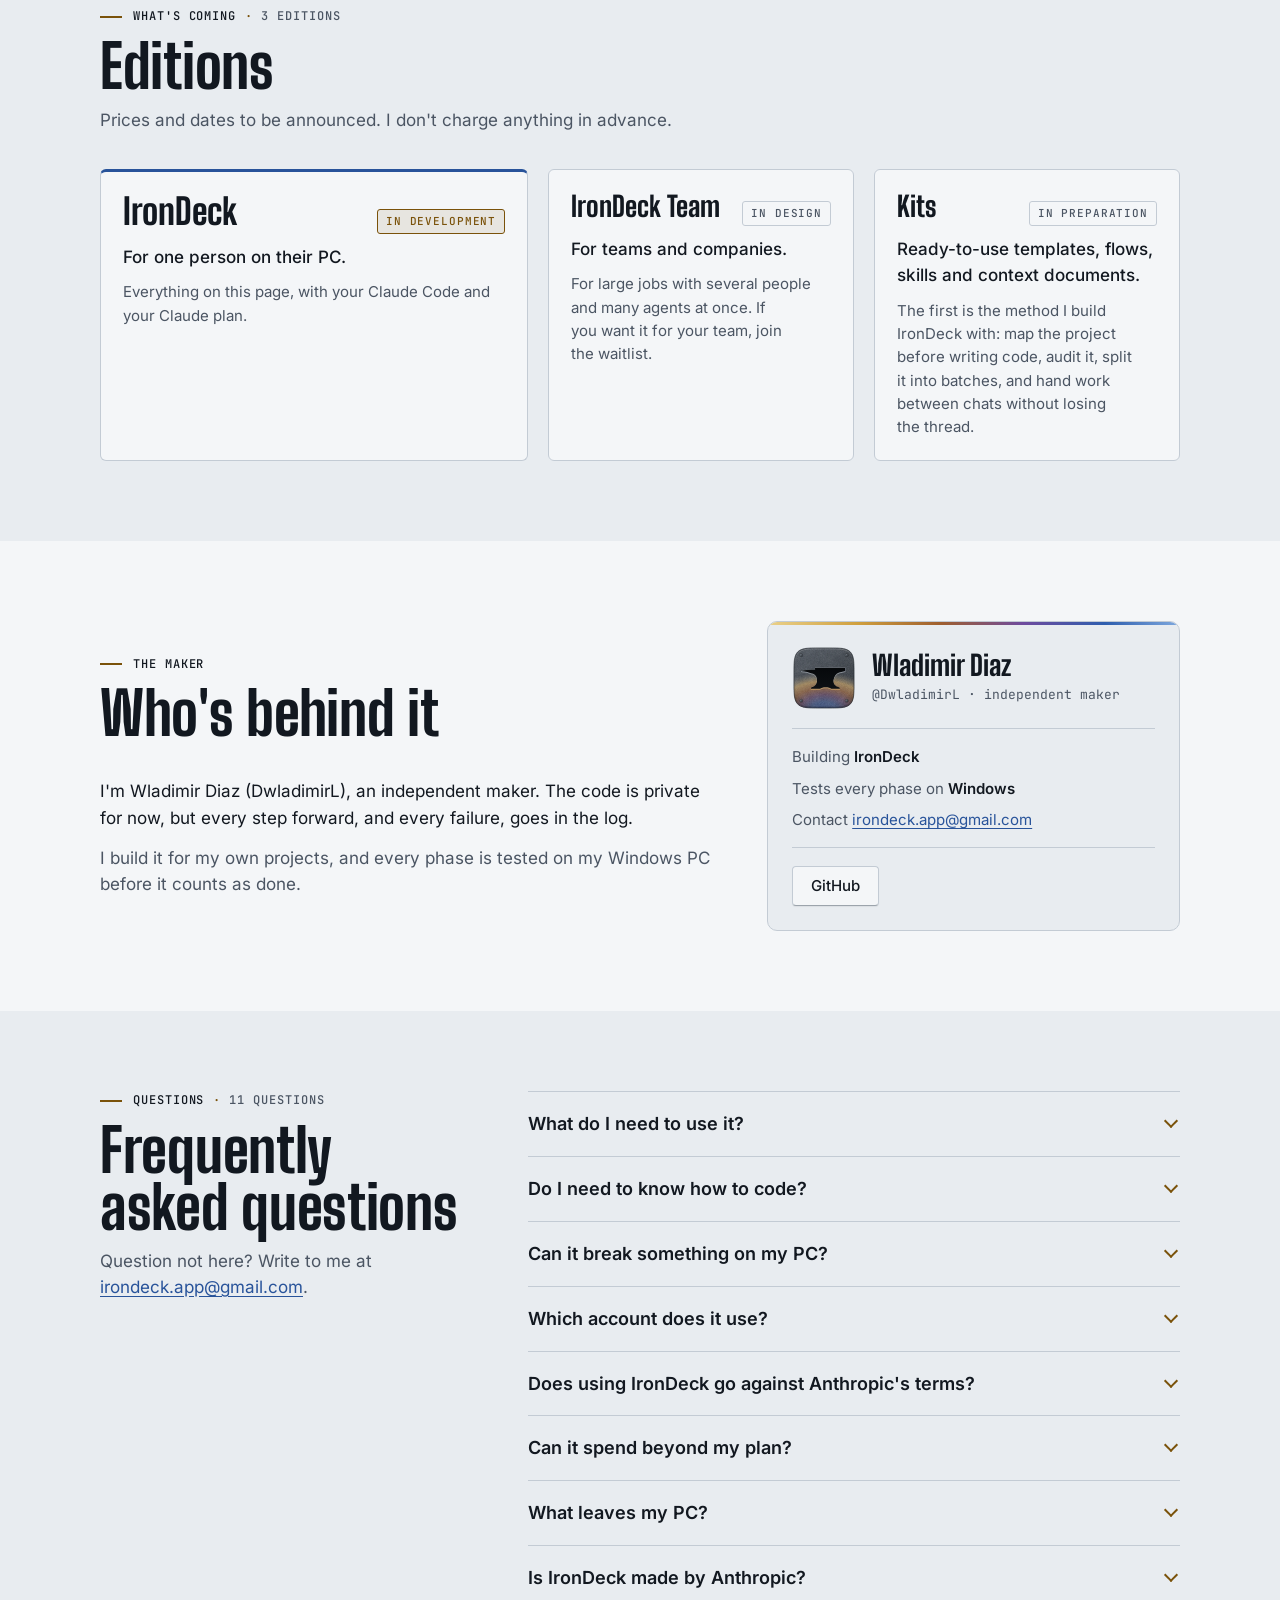
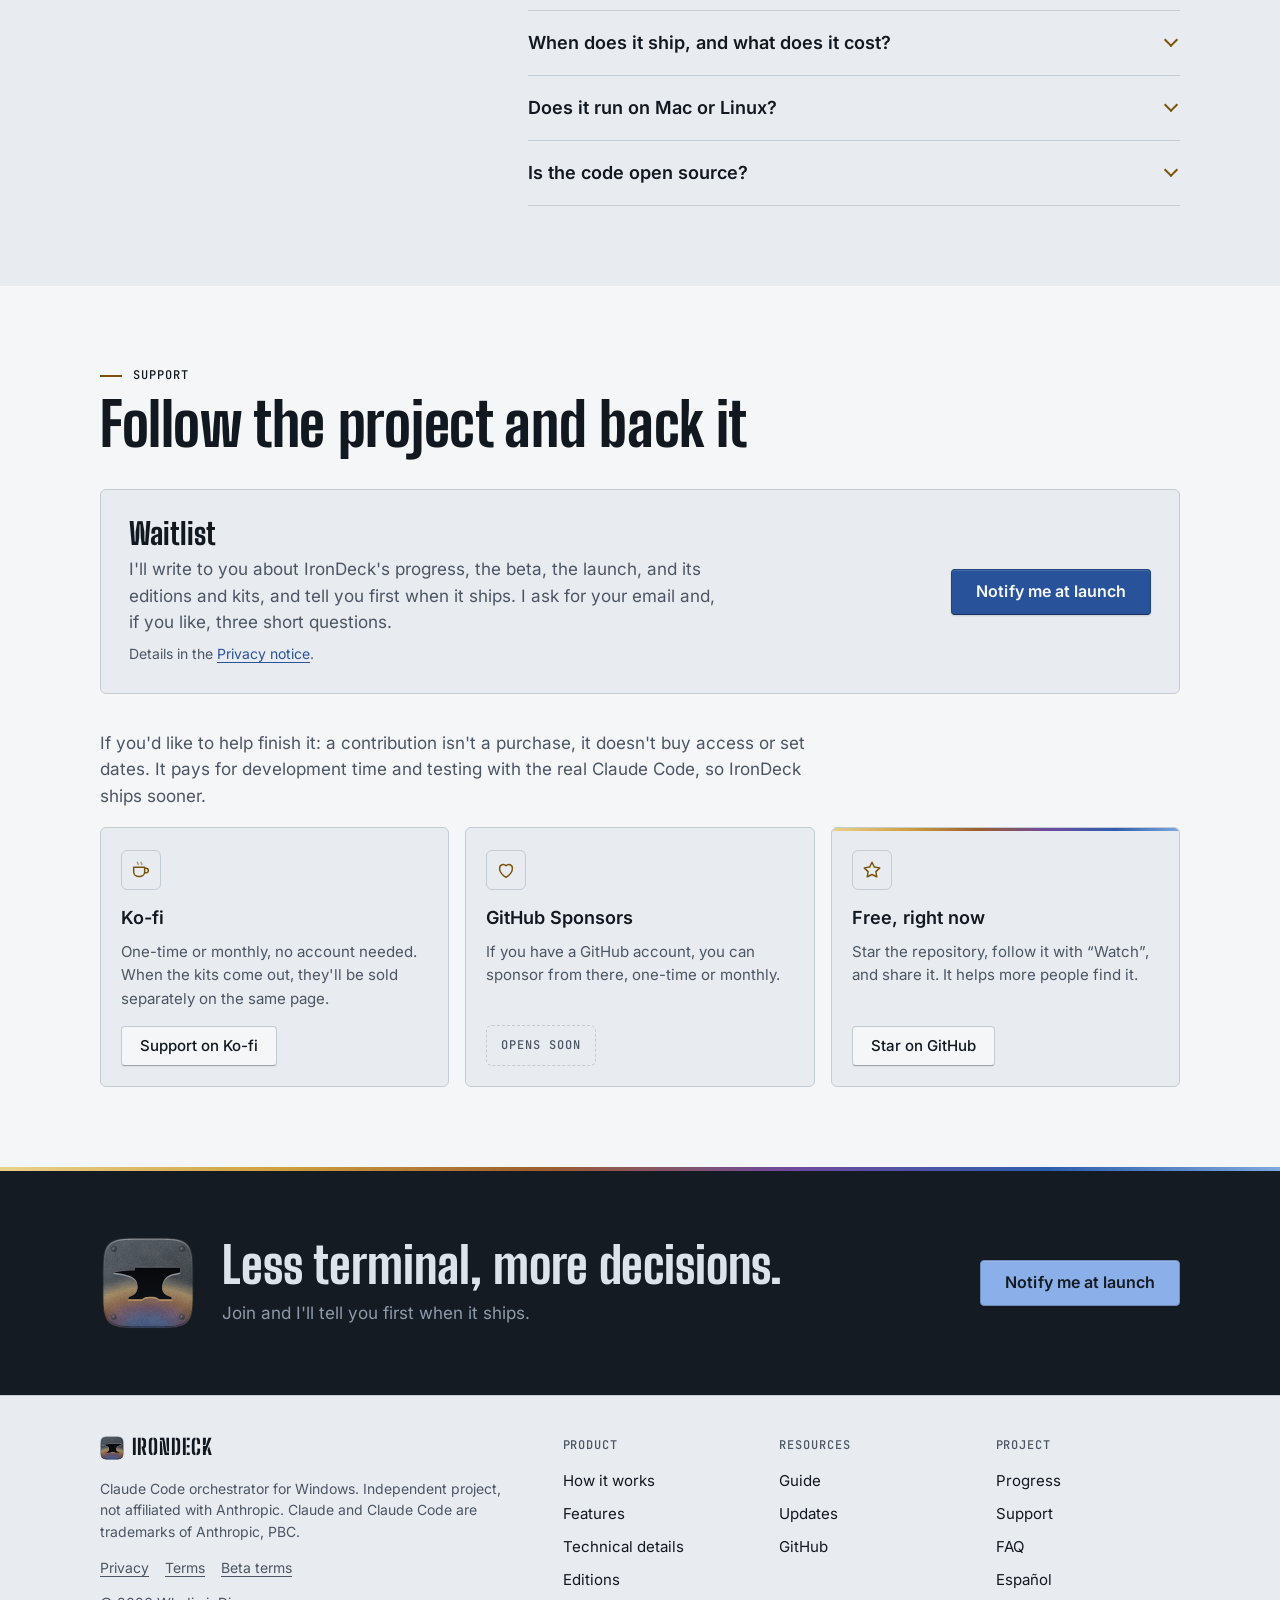
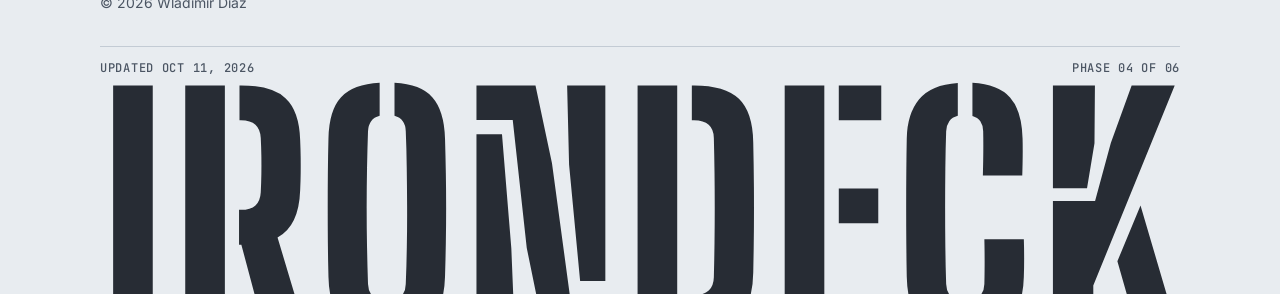
==== commit 5e588e9c: "Botones con forma estándar de Windows, barra de pestaña en un color, animaciones de apoyo y del botó" ====
--- a/en/index.html
+++ b/en/index.html
@@ -170,16 +170,19 @@
   display: inline-flex;
   align-items: center;
   min-height: 38px;
-  font-family: var(--f-mono);
-  font-size: 0.8125rem;
-  color: var(--ink-2);
+  font-family: var(--f-body);
+  font-weight: 500;
+  font-size: 0.875rem;
+  color: var(--ink);
   text-decoration: none;
+  background: var(--bg-raised);
   border: 1px solid var(--line);
-  border-radius: var(--r);
-  padding: 6px 10px;
-}
-.lang-link:hover { color: var(--ink); border-color: var(--ink-2); }
-.top .btn { min-height: 38px; padding: 8px 14px; font-size: 0.9375rem; }
+  border-block-end-color: color-mix(in srgb, var(--ink) 22%, var(--line));
+  border-radius: 4px;
+  padding: 0 14px;
+}
+.lang-link:hover { background: color-mix(in srgb, var(--ink) 5%, var(--bg-raised)); }
+.top .btn { min-height: 38px; padding: 0 16px; font-size: 0.875rem; }
 @media (max-width: 960px) {
   .nav { display: none; }
   .lang-link { margin-inline-start: auto; }
@@ -187,28 +190,46 @@
 @media (max-width: 400px) {
   .top-inner { gap: 10px; }
   .mark { font-size: 1.35rem; }
-  .top .btn { padding: 8px 10px; font-size: 0.875rem; }
+  .top .btn { padding: 0 12px; font-size: 0.8125rem; }
 }
 
 /* Buttons */
+/* Buttons follow the standard Windows control shape: 4px corners, a quiet fill, a slightly darker bottom edge,
+   medium-weight label. Pressing one flattens it instead of bouncing. */
 .btn {
+  position: relative;
   display: inline-flex;
   align-items: center;
+  justify-content: center;
   gap: 10px;
-  padding: 12px 18px;
-  border-radius: var(--r);
-  border: 1px solid var(--ink);
+  min-height: 40px;
+  padding: 0 18px;
+  border-radius: 4px;
+  border: 1px solid var(--line);
+  border-block-end-color: color-mix(in srgb, var(--ink) 22%, var(--line));
+  background: var(--bg-raised);
   color: var(--ink);
-  font-weight: 600;
-  font-size: 1rem;
+  font-weight: 500;
+  font-size: 0.9375rem;
   line-height: 1.2;
+  letter-spacing: 0.002em;
   text-decoration: none;
   cursor: pointer;
-}
-.btn:hover { text-decoration: none; background: var(--bg-raised); }
-.btn-lg { padding: 14px 22px; font-size: 1.0625rem; }
-.btn-primary { background: var(--accent); border-color: var(--accent); color: var(--accent-ink); }
-.btn-primary:hover { background: var(--accent); filter: brightness(1.08); }
+  box-shadow: 0 1px 1px color-mix(in srgb, var(--sombra) 6%, transparent);
+}
+.btn:hover { text-decoration: none; background: color-mix(in srgb, var(--ink) 5%, var(--bg-raised)); }
+.btn:active { background: var(--bg); color: var(--ink-2); box-shadow: none; }
+.btn-lg { min-height: 46px; padding: 0 24px; font-size: 1rem; }
+.btn-primary {
+  background: var(--accent);
+  border-color: color-mix(in srgb, var(--accent) 82%, #000);
+  border-block-end-color: color-mix(in srgb, var(--accent) 60%, #000);
+  color: var(--accent-ink);
+  font-weight: 600;
+  box-shadow: inset 0 1px 0 rgba(255, 255, 255, 0.14), 0 1px 2px color-mix(in srgb, var(--sombra) 14%, transparent);
+}
+.btn-primary:hover { background: color-mix(in srgb, var(--accent) 90%, #fff); }
+.btn-primary:active { background: color-mix(in srgb, var(--accent) 88%, #000); color: var(--accent-ink); }
 .soon {
   font-family: var(--f-mono);
   font-size: 0.75rem;
@@ -283,7 +304,7 @@
   .lede { font-size: 1.0625rem; line-height: 1.5; max-width: none; }
   .ctas { gap: 10px; margin-block-start: 24px; }
   .ctas .btn { flex: 1 1 100%; justify-content: center; }
-  .ctas .btn-lg { padding: 13px 18px; font-size: 1rem; }
+  .ctas .btn-lg { padding: 0 18px; font-size: 1rem; }
   .ctas .btn-lg:not(.btn-primary) { border-color: var(--line); font-weight: 500; }
   .proof { gap: 6px; margin-block-start: 18px; font-size: 0.75rem; }
   .proof li { width: 100%; }
@@ -511,13 +532,16 @@
 .plegable > summary::-webkit-details-marker,
 .faq summary::-webkit-details-marker { display: none; }
 .plegable > summary {
-  padding: 14px 18px;
+  min-height: 50px;
+  padding: 0 18px;
   border: 1px solid var(--line);
-  border-radius: var(--r);
-  background: var(--surface);
-  font-weight: 600;
-}
-.plegable > summary:hover { border-color: var(--ink-2); }
+  border-block-end-color: color-mix(in srgb, var(--ink) 18%, var(--line));
+  border-radius: 4px;
+  background: color-mix(in srgb, var(--ink) 3%, var(--surface));
+  font-weight: 500;
+  transition: background-color 0.2s var(--ease);
+}
+.plegable > summary:hover { background: color-mix(in srgb, var(--ink) 6%, var(--surface)); }
 .plegable > summary::after,
 .faq summary::after {
   content: "";
@@ -725,9 +749,9 @@
 .final-icono { width: 96px; height: 96px; flex: none; }
 .final h2 { font-family: var(--f-display); font-weight: 800; font-size: clamp(2.125rem, 2.6vw + 1.2rem, 3.125rem); line-height: 1; }
 .final p { color: var(--deck-muted); margin-block-start: 10px; max-width: 52ch; }
-.final .btn-primary { background: var(--deck-blue); border-color: var(--deck-blue); color: var(--deck-bg); }
-.final .btn-primary:hover { background: var(--deck-blue); }
-.final .btn:not(.btn-primary) { border-color: var(--deck-ink); color: var(--deck-ink); }
+.final .btn-primary { --accent: var(--deck-blue); background: var(--deck-blue); border-color: color-mix(in srgb, var(--deck-blue) 80%, #000); color: var(--deck-bg); }
+.final .btn-primary:hover { background: color-mix(in srgb, var(--deck-blue) 88%, #fff); }
+.final .btn:not(.btn-primary) { background: transparent; border-color: var(--deck-line); color: var(--deck-ink); }
 .final .btn:not(.btn-primary):hover { background: var(--deck-raised); }
 @media (max-width: 900px) {
   .final-inner { grid-template-columns: minmax(0, 1fr); padding-block: 52px; }
@@ -788,7 +812,7 @@
 
 /* Section menu for widths without the nav bar */
 .menu { display: none; position: relative; }
-.menu > summary { list-style: none; cursor: pointer; display: grid; place-items: center; width: 40px; height: 38px; border: 1px solid var(--line); border-radius: var(--r); }
+.menu > summary { list-style: none; cursor: pointer; display: grid; place-items: center; width: 40px; height: 38px; background: var(--bg-raised); border: 1px solid var(--line); border-block-end-color: color-mix(in srgb, var(--ink) 22%, var(--line)); border-radius: 4px; }
 .menu > summary::-webkit-details-marker { display: none; }
 .menu > summary:hover { border-color: var(--ink-2); }
 .menu-ico, .menu-ico::before, .menu-ico::after { display: block; width: 16px; height: 2px; border-radius: 1px; background: var(--ink); }
@@ -871,11 +895,11 @@
 .tab[aria-selected="true"] .ico { transform: scale(1.18) rotate(-6deg); }
 .tab-indicador {
   position: absolute; z-index: 0; top: 5px; bottom: 5px; left: 0; width: 0;
-  border: 1px solid var(--line); border-radius: var(--r); background: var(--bg-raised);
+  border: 1px solid var(--line); border-radius: 6px; background: var(--bg-raised);
   box-shadow: 0 1px 0 rgba(255, 255, 255, 0.03) inset, 0 8px 18px -10px color-mix(in srgb, var(--sombra) 45%, transparent);
   transition: transform 0.5s cubic-bezier(0.34, 1.3, 0.64, 1), width 0.5s cubic-bezier(0.34, 1.3, 0.64, 1);
 }
-.tab-indicador::after { content: ""; position: absolute; left: 22%; right: 22%; bottom: -1px; height: 2px; border-radius: 2px; background: var(--temper); }
+.tab-indicador::after { content: ""; position: absolute; left: 14px; right: 14px; bottom: -1px; height: 3px; border-radius: 3px 3px 0 0; background: var(--straw); }
 /* the incoming area: its cards arrive from the side you moved toward, one after another */
 @media (prefers-reduced-motion: no-preference) {
   .pillar.entra .feat { animation: feat-entra 0.55s var(--ease) both; }
@@ -1022,13 +1046,63 @@
 @media (min-width: 861px) { .pantallas-puntos { display: none; }
 }
 
+/* Support options: each icon has its own small act on hover (the coffee steams, the heart beats, the star turns and sparks) */
+.way .diff-ico { position: relative; transition: background-color 0.3s var(--ease), border-color 0.3s var(--ease), transform 0.45s cubic-bezier(0.34, 1.56, 0.64, 1); }
+.way .diff-ico svg * { transform-box: fill-box; transform-origin: center; }
+.way .taza { transform-origin: 50% 100%; }
+.way .vapor { stroke-dasharray: 4 6; opacity: 0.55; }
+.way-sponsors .diff-ico::after,
+.way-gratis .diff-ico::after { content: ""; position: absolute; pointer-events: none; opacity: 0; }
+.way-sponsors .diff-ico::after { inset: -1px; border-radius: inherit; border: 1px solid var(--straw); }
+.way-gratis .diff-ico::after {
+  left: 50%; top: 50%; width: 4px; height: 4px; margin: -2px; border-radius: 50%;
+  box-shadow: 0 -22px 0 var(--straw), 19px -11px 0 var(--accent), 19px 11px 0 var(--straw), 0 22px 0 var(--accent), -19px 11px 0 var(--straw), -19px -11px 0 var(--accent);
+}
+@media (hover: hover) and (prefers-reduced-motion: no-preference) {
+  .way:hover .diff-ico { background: color-mix(in srgb, var(--straw) 14%, transparent); border-color: color-mix(in srgb, var(--straw) 55%, var(--line)); transform: translateY(-2px) scale(1.08); }
+  .way-kofi:hover .taza { animation: brindis 0.8s cubic-bezier(0.34, 1.56, 0.64, 1); }
+  .way-kofi:hover .vapor { animation: vapor 1.3s ease-in-out infinite; }
+  .way-kofi:hover .vapor.v2 { animation-delay: 0.35s; }
+  .way-sponsors:hover .corazon { fill: var(--straw); animation: latido 1.1s ease-in-out infinite; }
+  .way-sponsors:hover .diff-ico::after { animation: onda-ico 1.1s ease-out infinite; }
+  .way-gratis:hover .estrella { fill: var(--straw); animation: giro-estrella 0.75s cubic-bezier(0.34, 1.56, 0.64, 1) both; }
+  .way-gratis:hover .diff-ico::after { animation: chispas 0.75s ease-out both; }
+  @keyframes brindis { 30% { transform: rotate(-14deg); } 60% { transform: rotate(6deg); } }
+  @keyframes vapor { 0% { stroke-dashoffset: 10; opacity: 0; transform: translateY(2px); } 40% { opacity: 1; } 100% { stroke-dashoffset: 0; opacity: 0; transform: translateY(-3px); } }
+  @keyframes latido { 0%, 100% { transform: scale(1); } 14% { transform: scale(1.24); } 28% { transform: scale(1); } 42% { transform: scale(1.14); } 60% { transform: scale(1); } }
+  @keyframes onda-ico { from { opacity: 0.8; transform: scale(1); } to { opacity: 0; transform: scale(1.7); } }
+  @keyframes giro-estrella { from { transform: rotate(-144deg) scale(0.6); } }
+  @keyframes chispas { 0% { opacity: 0; transform: scale(0.3); } 35% { opacity: 1; } 100% { opacity: 0; transform: scale(1.25) rotate(20deg); } }
+}
+
+/* Waitlist button: a light sweeps across and it lifts on hover; a click sends a ripple and sparks */
+.btn-avisame { overflow: hidden; isolation: isolate; }
+.btn-avisame::after {
+  content: ""; position: absolute; z-index: -1; inset: 0 auto 0 -60%; width: 50%; pointer-events: none;
+  background: linear-gradient(105deg, transparent, rgba(255, 255, 255, 0.38), transparent);
+  transform: skewX(-18deg) translateX(0); opacity: 0;
+}
+.btn-onda { position: absolute; z-index: -1; border-radius: 50%; pointer-events: none; background: rgba(255, 255, 255, 0.35); transform: scale(0); animation: onda-btn 0.6s ease-out forwards; }
+.btn-chispa { position: fixed; z-index: 50; width: 7px; height: 7px; border-radius: 2px; pointer-events: none; }
+@media (prefers-reduced-motion: no-preference) {
+  .btn-avisame { transition: transform 0.35s var(--ease), box-shadow 0.35s var(--ease), background-color 0.2s var(--ease); }
+  .btn-avisame.disparo { animation: disparo 0.5s cubic-bezier(0.34, 1.56, 0.64, 1); }
+  @keyframes onda-btn { to { transform: scale(1); opacity: 0; } }
+  @keyframes disparo { 0% { transform: scale(0.95); } 45% { transform: scale(1.05); } 100% { transform: scale(1); } }
+  @keyframes barrido { from { transform: skewX(-18deg) translateX(0); opacity: 1; } to { transform: skewX(-18deg) translateX(420%); opacity: 1; } }
+}
+@media (hover: hover) and (prefers-reduced-motion: no-preference) {
+  .btn-avisame:hover { transform: translateY(-2px); box-shadow: inset 0 1px 0 rgba(255, 255, 255, 0.14), 0 10px 24px -10px color-mix(in srgb, var(--accent) 70%, transparent), 0 0 0 4px color-mix(in srgb, var(--accent) 18%, transparent); }
+  .btn-avisame:hover::after { animation: barrido 0.9s var(--ease) both; }
+  .btn-avisame:active { transform: translateY(0) scale(0.98); }
+}
+
 /* Motion: one moment on load (the deck comes alive), tactile buttons, and scroll-linked details where the browser supports them. Everything is readable without it. */
 @media (prefers-reduced-motion: no-preference) {
   .btn, .lang-link {
     transition: background-color var(--dur-fast) var(--ease), border-color var(--dur-fast) var(--ease),
                 color var(--dur-fast) var(--ease), filter var(--dur-fast) var(--ease), transform var(--dur-fast) var(--ease);
   }
-  .btn:active { transform: translateY(1px); }
   body > .temper-edge { transform-origin: left; animation: llena 0.9s var(--ease) both; }
   .bar i { transform-origin: left; animation: llena 0.9s var(--ease) 0.2s both; }
   .gauge:nth-child(2) .bar i { animation-delay: 0.28s; }
@@ -1109,7 +1183,7 @@
     </nav>
 
     <a class="lang-link" href="../index.html" hreflang="es" lang="es">Español</a>
-    <a class="btn btn-primary top-cta" href="https://docs.google.com/forms/d/e/1FAIpQLSeocO6yBUubfJuUUrxxV9245ReozbLcxDC6gUGqDXpph-zDhw/viewform?usp=pp_url&amp;entry.1661828274=English" target="_blank" rel="noopener">Waitlist</a>
+    <a class="btn btn-primary btn-avisame top-cta" href="https://docs.google.com/forms/d/e/1FAIpQLSeocO6yBUubfJuUUrxxV9245ReozbLcxDC6gUGqDXpph-zDhw/viewform?usp=pp_url&amp;entry.1661828274=English" target="_blank" rel="noopener">Waitlist</a>
     <details class="menu">
       <summary><span class="menu-ico" aria-hidden="true"></span><span class="sr-only">Sections</span></summary>
       <nav class="menu-panel" aria-labelledby="nav-nombre">
@@ -1119,7 +1193,7 @@
         <a href="#avance">Progress</a>
         <a href="#novedades">Updates</a>
         <a href="#preguntas">FAQ</a>
-        <a class="btn btn-primary" href="https://docs.google.com/forms/d/e/1FAIpQLSeocO6yBUubfJuUUrxxV9245ReozbLcxDC6gUGqDXpph-zDhw/viewform?usp=pp_url&amp;entry.1661828274=English" target="_blank" rel="noopener">Notify me at launch</a>
+        <a class="btn btn-primary btn-avisame" href="https://docs.google.com/forms/d/e/1FAIpQLSeocO6yBUubfJuUUrxxV9245ReozbLcxDC6gUGqDXpph-zDhw/viewform?usp=pp_url&amp;entry.1661828274=English" target="_blank" rel="noopener">Notify me at launch</a>
       </nav>
     </details>
 
@@ -1138,7 +1212,7 @@
         <h1><span class="h1-kicker">Claude Code orchestrator for Windows</span>Your projects move forward. <span class="h1-end">You make the calls.</span></h1>
         <p class="lede">A Windows program that drives Claude Code for you: it runs several tasks at once, picks up after interruptions, and only calls you in to decide.</p>
         <div class="ctas">
-          <a class="btn btn-primary btn-lg" href="https://docs.google.com/forms/d/e/1FAIpQLSeocO6yBUubfJuUUrxxV9245ReozbLcxDC6gUGqDXpph-zDhw/viewform?usp=pp_url&amp;entry.1661828274=English" target="_blank" rel="noopener">Notify me at launch</a>
+          <a class="btn btn-primary btn-avisame btn-lg" href="https://docs.google.com/forms/d/e/1FAIpQLSeocO6yBUubfJuUUrxxV9245ReozbLcxDC6gUGqDXpph-zDhw/viewform?usp=pp_url&amp;entry.1661828274=English" target="_blank" rel="noopener">Notify me at launch</a>
 
           <a class="btn btn-lg" href="#como">See how it works</a>
         </div>
@@ -1472,28 +1546,28 @@
           <p>I'll write to you about IronDeck's progress, the beta, the launch, and its editions and kits, and tell you first when it ships. I ask for your email and, if you like, three short questions.</p>
           <p class="join-nota">Details in the <a href="privacy.html">Privacy notice</a>.</p>
         </div>
-        <a class="btn btn-primary btn-lg" href="https://docs.google.com/forms/d/e/1FAIpQLSeocO6yBUubfJuUUrxxV9245ReozbLcxDC6gUGqDXpph-zDhw/viewform?usp=pp_url&amp;entry.1661828274=English" target="_blank" rel="noopener">Notify me at launch</a>
+        <a class="btn btn-primary btn-avisame btn-lg" href="https://docs.google.com/forms/d/e/1FAIpQLSeocO6yBUubfJuUUrxxV9245ReozbLcxDC6gUGqDXpph-zDhw/viewform?usp=pp_url&amp;entry.1661828274=English" target="_blank" rel="noopener">Notify me at launch</a>
 
       </div>
       <div class="aportes">
         <p class="support-intro">If you'd like to help finish it: a contribution isn't a purchase, it doesn't buy access or set dates. It pays for development time and testing with the real Claude Code, so IronDeck ships sooner.</p>
         <div class="ways">
-          <div class="way">
-            <span class="diff-ico" aria-hidden="true"><svg viewbox="0 0 24 24"><path d="M4 9h12v5a5 5 0 0 1-5 5H9a5 5 0 0 1-5-5V9z" /><path d="M16 10h1.5a2.5 2.5 0 0 1 0 5H16" /><path d="M8 3.5c0 1 1 1.5 1 2.5M12 3.5c0 1 1 1.5 1 2.5" /></svg></span>
+          <div class="way way-kofi">
+            <span class="diff-ico" aria-hidden="true"><svg viewbox="0 0 24 24"><g class="taza"><path d="M4 9h12v5a5 5 0 0 1-5 5H9a5 5 0 0 1-5-5V9z" /><path d="M16 10h1.5a2.5 2.5 0 0 1 0 5H16" /></g><path class="vapor" d="M8 3.5c0 1 1 1.5 1 2.5" /><path class="vapor v2" d="M12 3.5c0 1 1 1.5 1 2.5" /></svg></span>
             <h3>Ko-fi</h3>
             <p>One-time or monthly, no account needed. When the kits come out, they'll be sold separately on the same page.</p>
             <a class="btn" href="https://ko-fi.com/irondeck" target="_blank" rel="noopener">Support on Ko-fi</a>
 
           </div>
-          <div class="way">
-            <span class="diff-ico" aria-hidden="true"><svg viewbox="0 0 24 24"><path d="M12 20s-7-4.4-7-10a4 4 0 0 1 7-2.6A4 4 0 0 1 19 10c0 5.6-7 10-7 10z" /></svg></span>
+          <div class="way way-sponsors">
+            <span class="diff-ico" aria-hidden="true"><svg viewbox="0 0 24 24"><path class="corazon" d="M12 20s-7-4.4-7-10a4 4 0 0 1 7-2.6A4 4 0 0 1 19 10c0 5.6-7 10-7 10z" /></svg></span>
             <h3>GitHub Sponsors</h3>
             <p>If you have a GitHub account, you can sponsor from there, one-time or monthly.</p>
 
             <span class="soon">Opens soon</span>
           </div>
           <div class="way way-gratis">
-            <span class="diff-ico" aria-hidden="true"><svg viewbox="0 0 24 24"><path d="M12 3.5l2.6 5.3 5.9.9-4.3 4.1 1 5.8L12 16.9l-5.2 2.7 1-5.8-4.3-4.1 5.9-.9L12 3.5z" /></svg></span>
+            <span class="diff-ico" aria-hidden="true"><svg viewbox="0 0 24 24"><path class="estrella" d="M12 3.5l2.6 5.3 5.9.9-4.3 4.1 1 5.8L12 16.9l-5.2 2.7 1-5.8-4.3-4.1 5.9-.9L12 3.5z" /></svg></span>
             <h3>Free, right now</h3>
             <p>Star the repository, follow it with “Watch”, and share it. It helps more people find it.</p>
             <a class="btn" href="https://github.com/DwladimirL/irondeck" target="_blank" rel="noopener">Star on GitHub</a>
@@ -1514,7 +1588,7 @@
 
         </div>
       </div>
-      <a class="btn btn-primary btn-lg" href="https://docs.google.com/forms/d/e/1FAIpQLSeocO6yBUubfJuUUrxxV9245ReozbLcxDC6gUGqDXpph-zDhw/viewform?usp=pp_url&amp;entry.1661828274=English" target="_blank" rel="noopener">Notify me at launch</a>
+      <a class="btn btn-primary btn-avisame btn-lg" href="https://docs.google.com/forms/d/e/1FAIpQLSeocO6yBUubfJuUUrxxV9245ReozbLcxDC6gUGqDXpph-zDhw/viewform?usp=pp_url&amp;entry.1661828274=English" target="_blank" rel="noopener">Notify me at launch</a>
 
     </div>
   </section>
@@ -1668,6 +1742,40 @@
     });
   }
 
+  if (!quieto) {
+    const colores = ['var(--straw)', 'var(--accent)', 'var(--t1)', 'var(--t5)'];
+    document.querySelectorAll('.btn-avisame').forEach(btn => {
+      btn.addEventListener('pointerdown', e => {
+        const r = btn.getBoundingClientRect();
+        const onda = document.createElement('span');
+        const lado = Math.max(r.width, r.height) * 2.2;
+        onda.className = 'btn-onda';
+        onda.style.cssText = `width:${lado}px;height:${lado}px;left:${e.clientX - r.left - lado / 2}px;top:${e.clientY - r.top - lado / 2}px`;
+        btn.append(onda);
+        onda.addEventListener('animationend', () => onda.remove());
+      });
+      btn.addEventListener('click', e => {
+        btn.classList.remove('disparo');
+        void btn.offsetWidth;
+        btn.classList.add('disparo');
+        const r = btn.getBoundingClientRect();
+        const x = e.clientX || r.left + r.width / 2, y = e.clientY || r.top + r.height / 2;
+        for (let k = 0; k < 14; k++) {
+          const c = document.createElement('span');
+          c.className = 'btn-chispa';
+          const ang = (Math.PI * 2 * k) / 14 + Math.random() * 0.4;
+          const dist = 36 + Math.random() * 46;
+          c.style.cssText = `left:${x}px;top:${y}px;background:${colores[k % colores.length]}`;
+          document.body.append(c);
+          c.animate([
+            { transform: 'translate(-50%,-50%) scale(1)', opacity: 1 },
+            { transform: `translate(calc(-50% + ${Math.cos(ang) * dist}px), calc(-50% + ${Math.sin(ang) * dist}px)) scale(0.2)`, opacity: 0 }
+          ], { duration: 650 + Math.random() * 250, easing: 'cubic-bezier(0.22, 1, 0.36, 1)' }).onfinish = () => c.remove();
+        }
+      });
+    });
+  }
+
   const carrusel = document.querySelector('.pantallas-grid');
   if (carrusel) {
     const fotos = [...carrusel.querySelectorAll('.captura')];
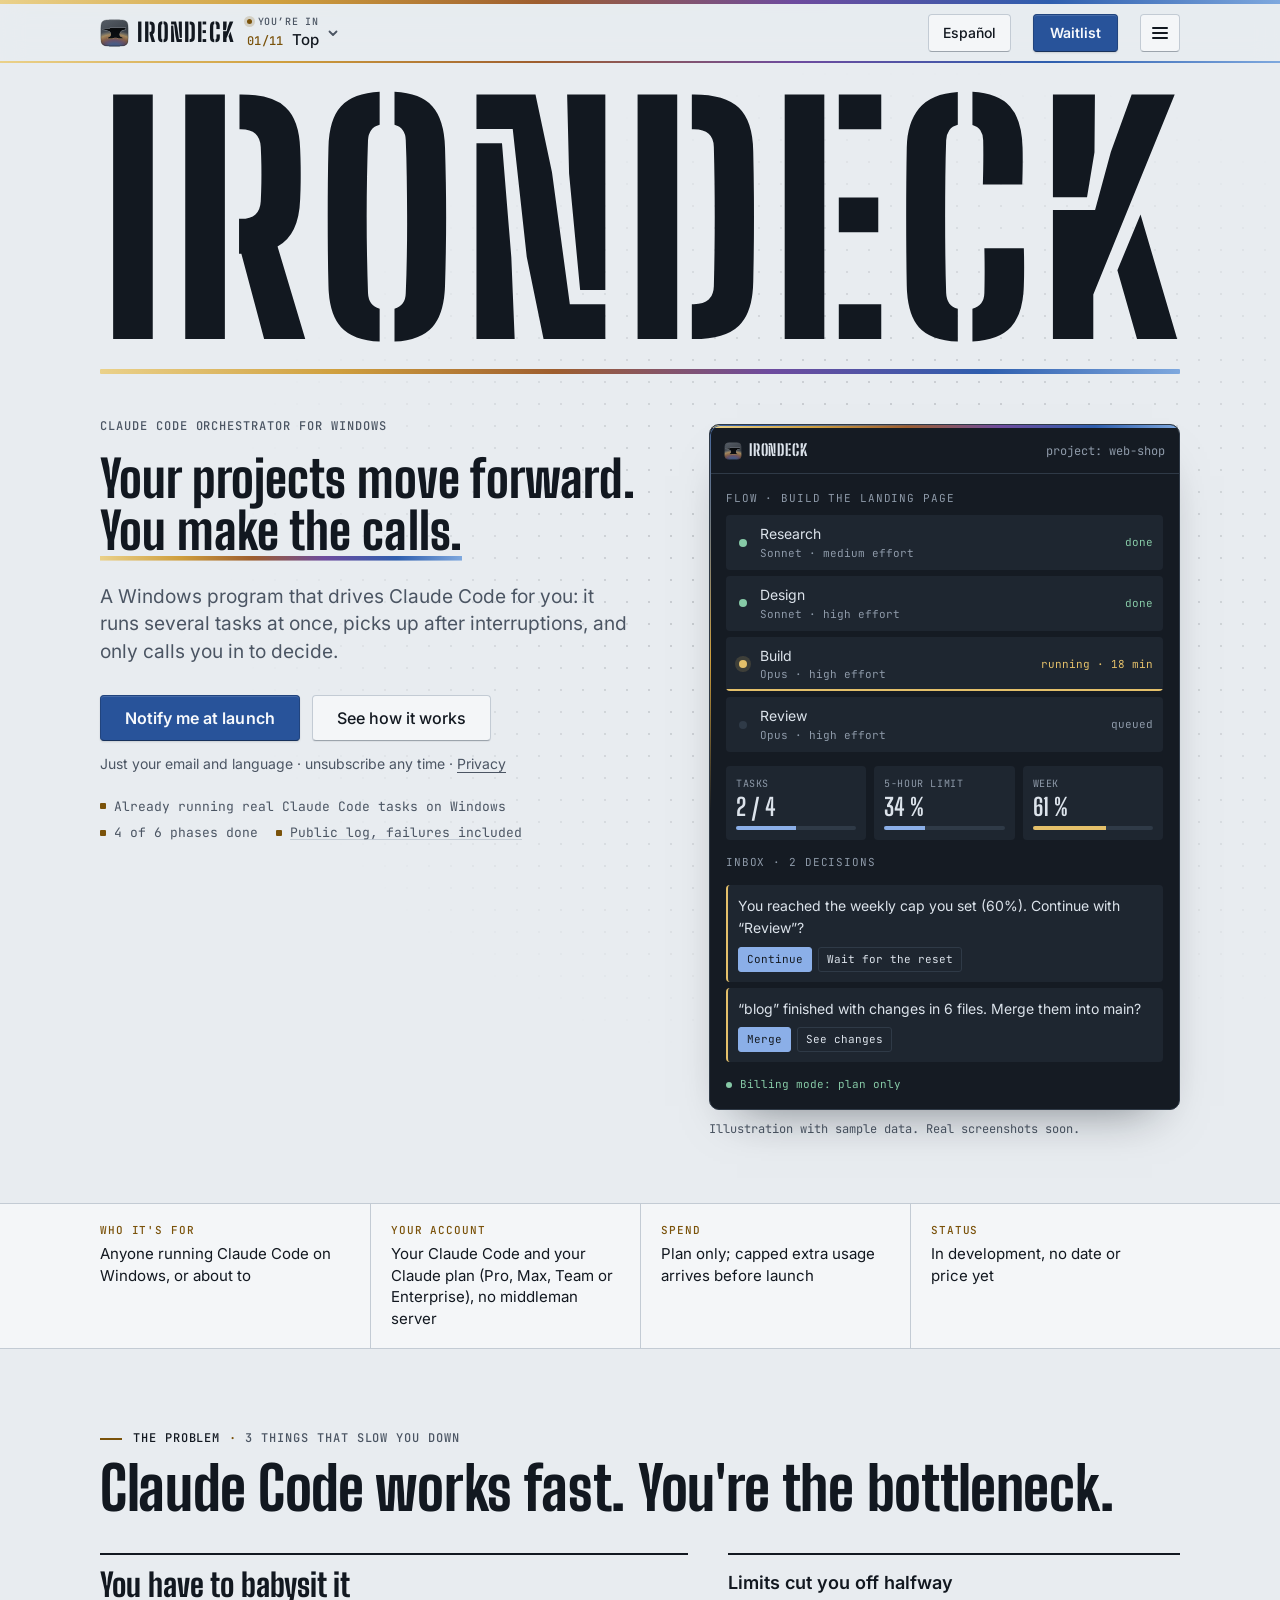
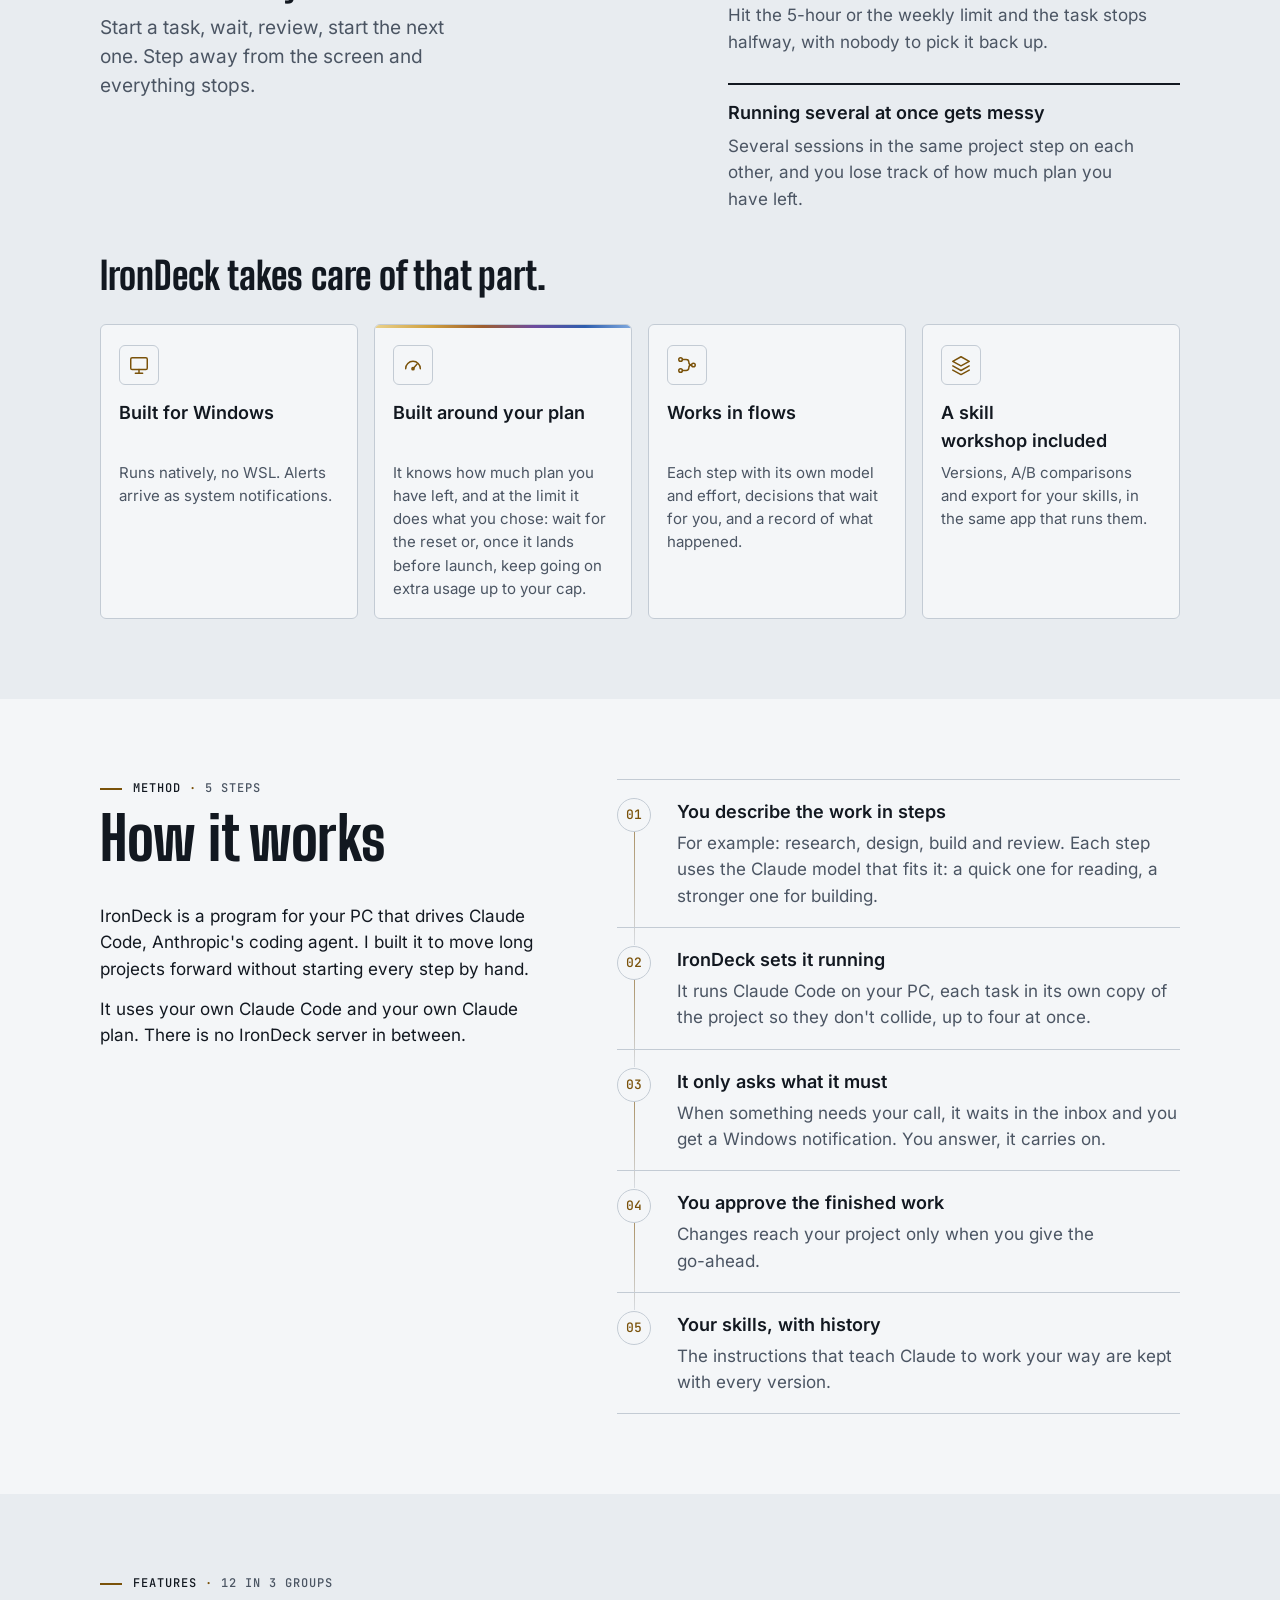
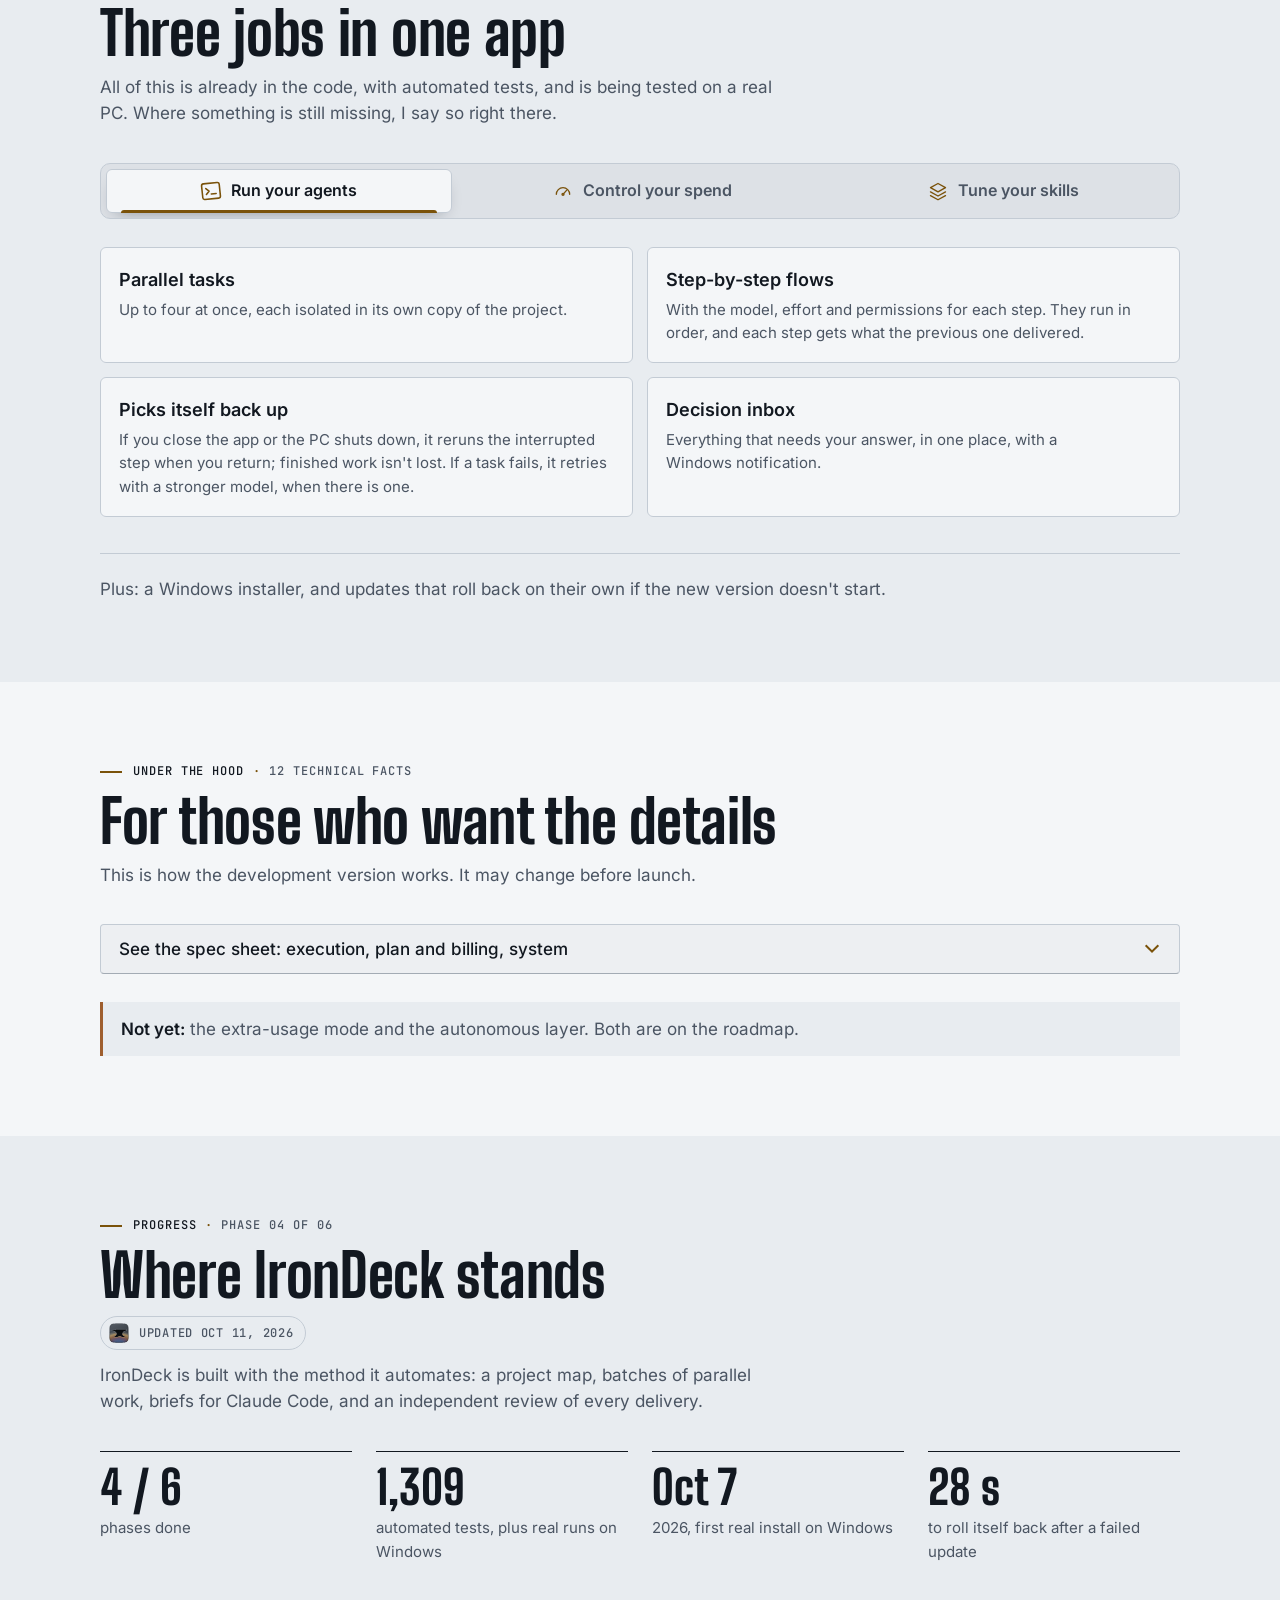
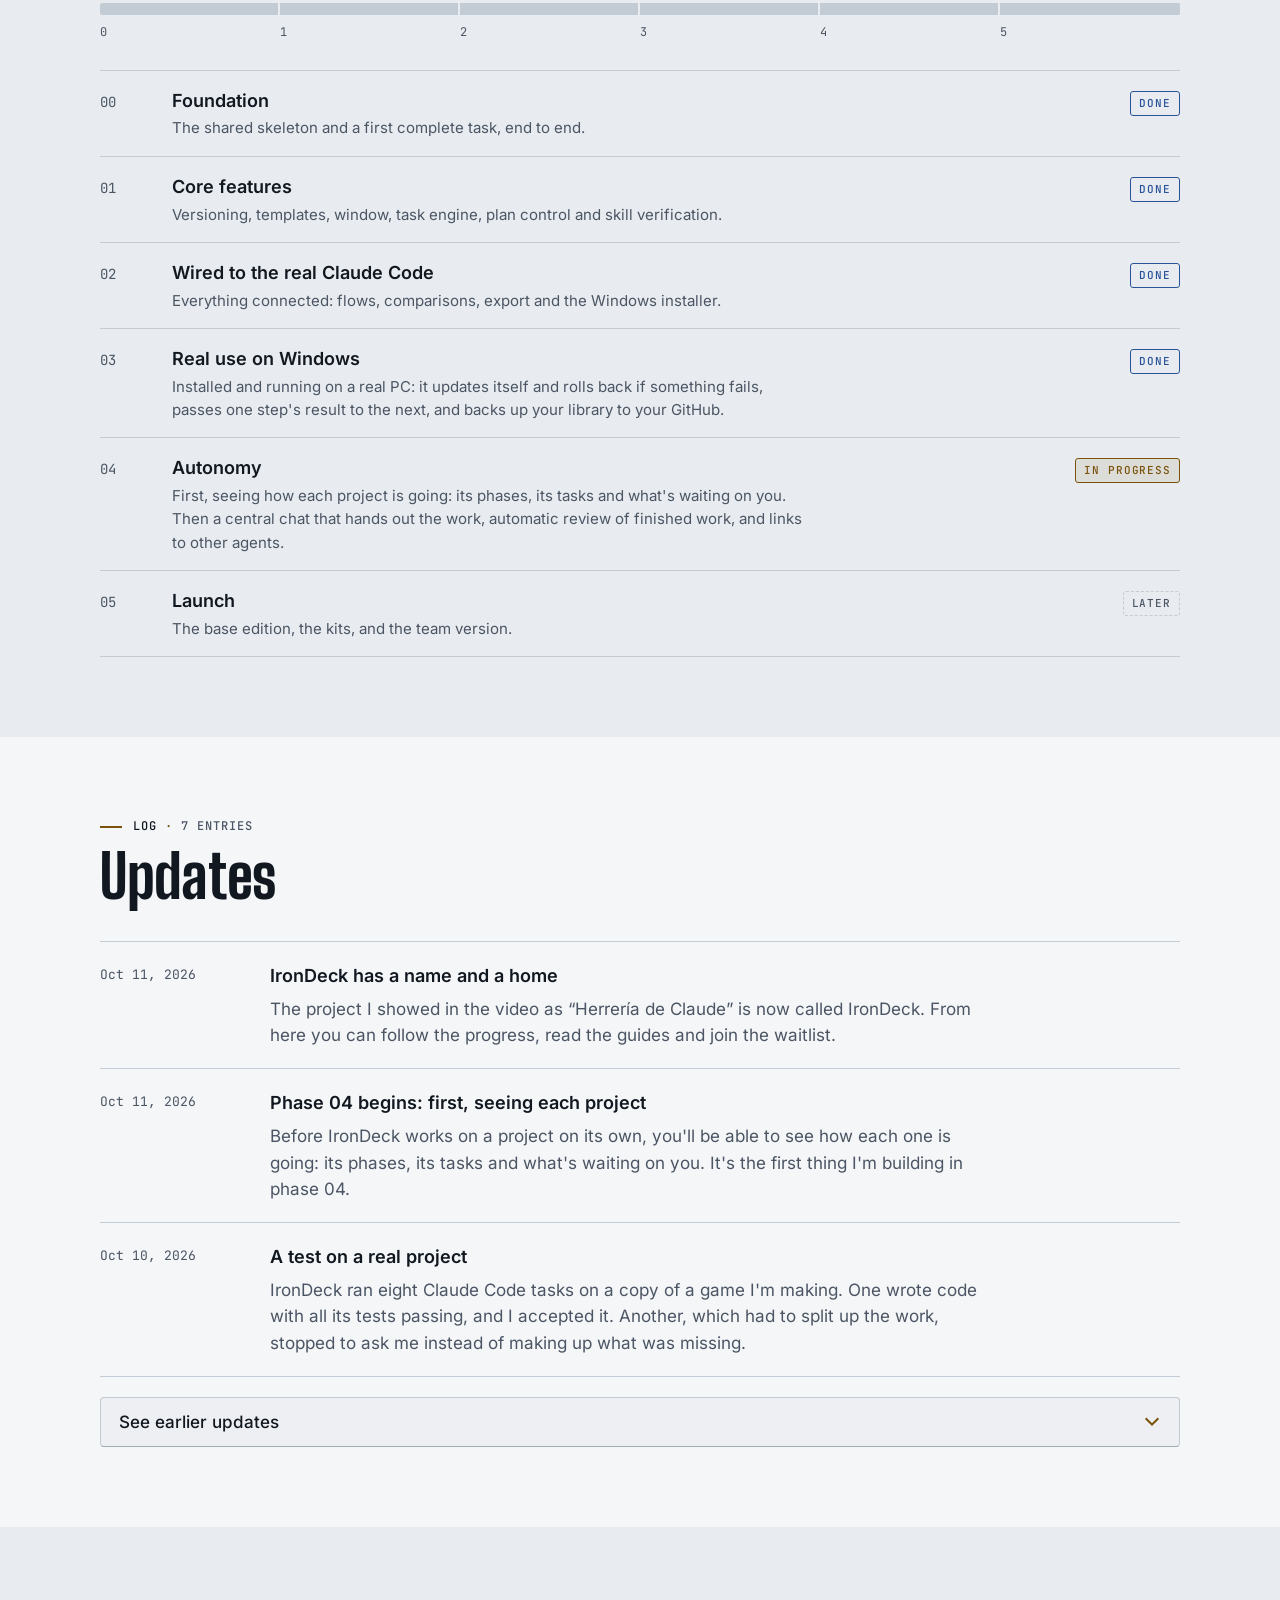
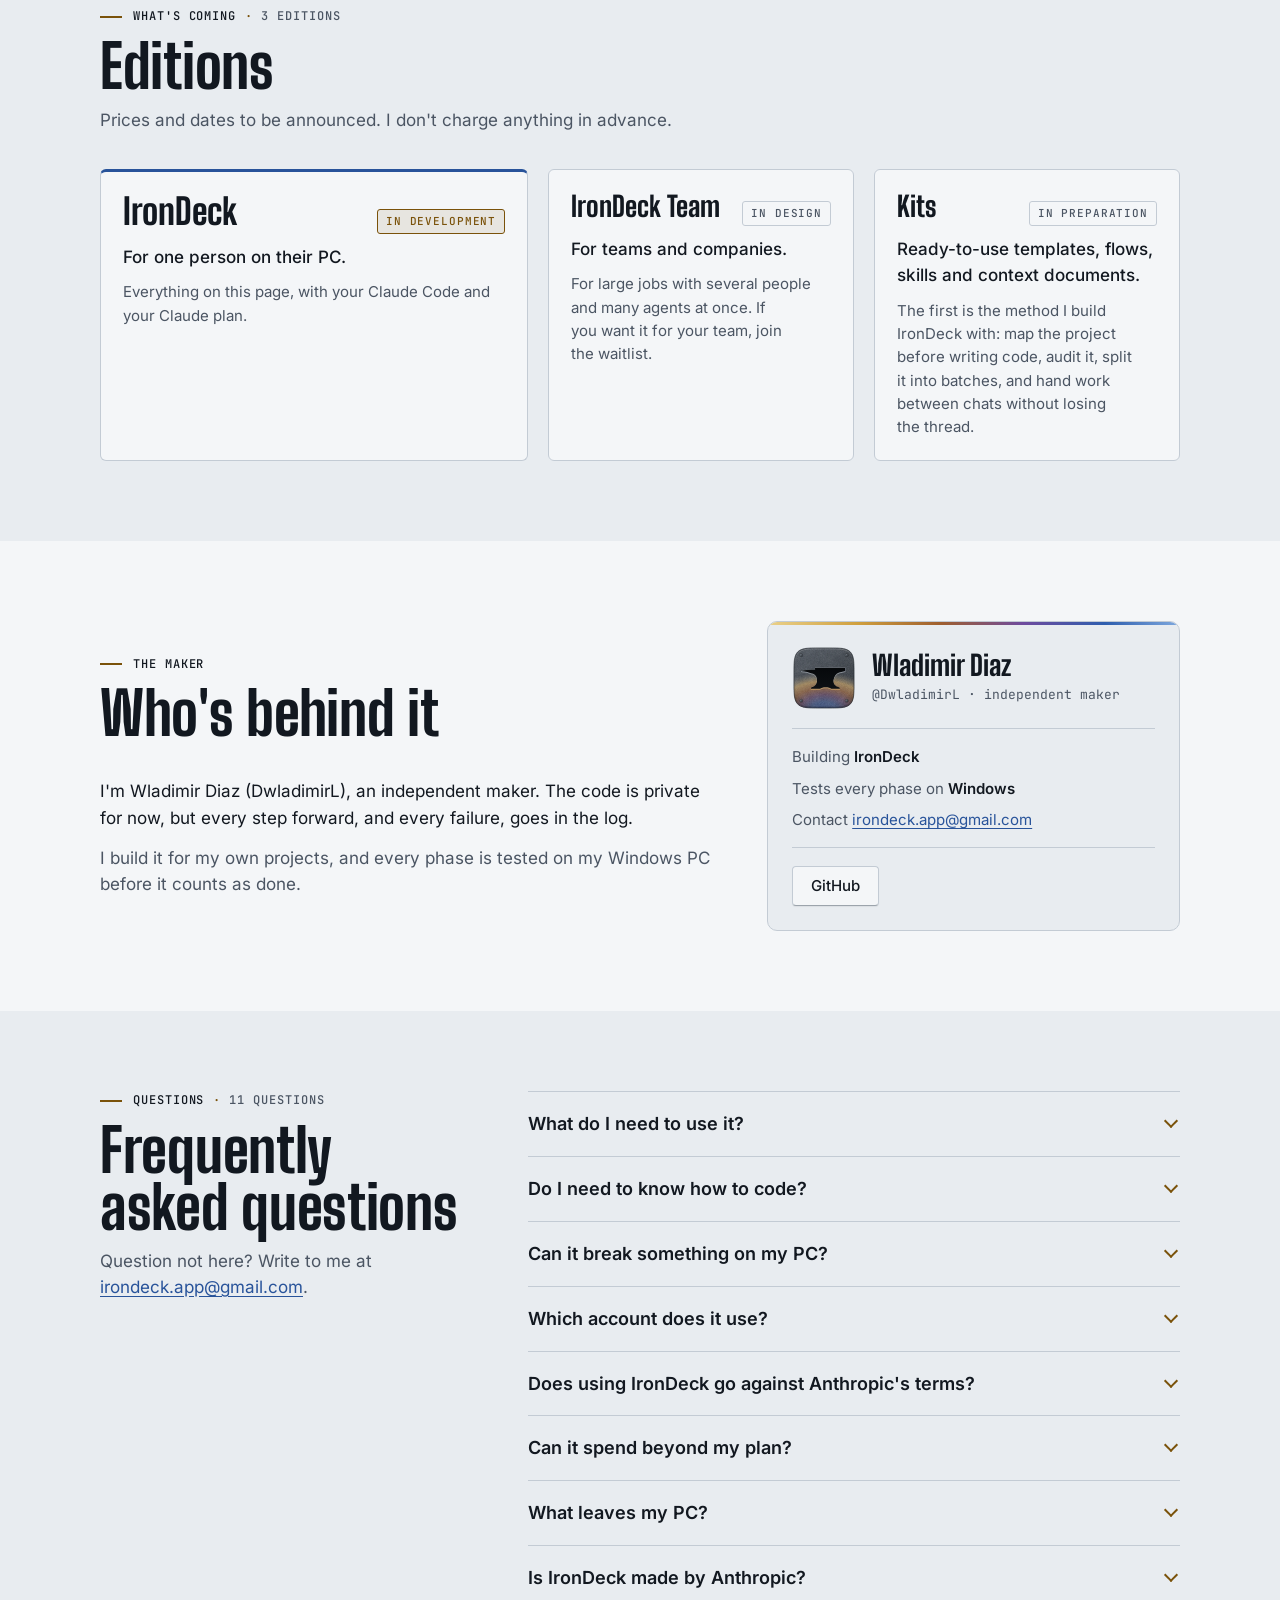
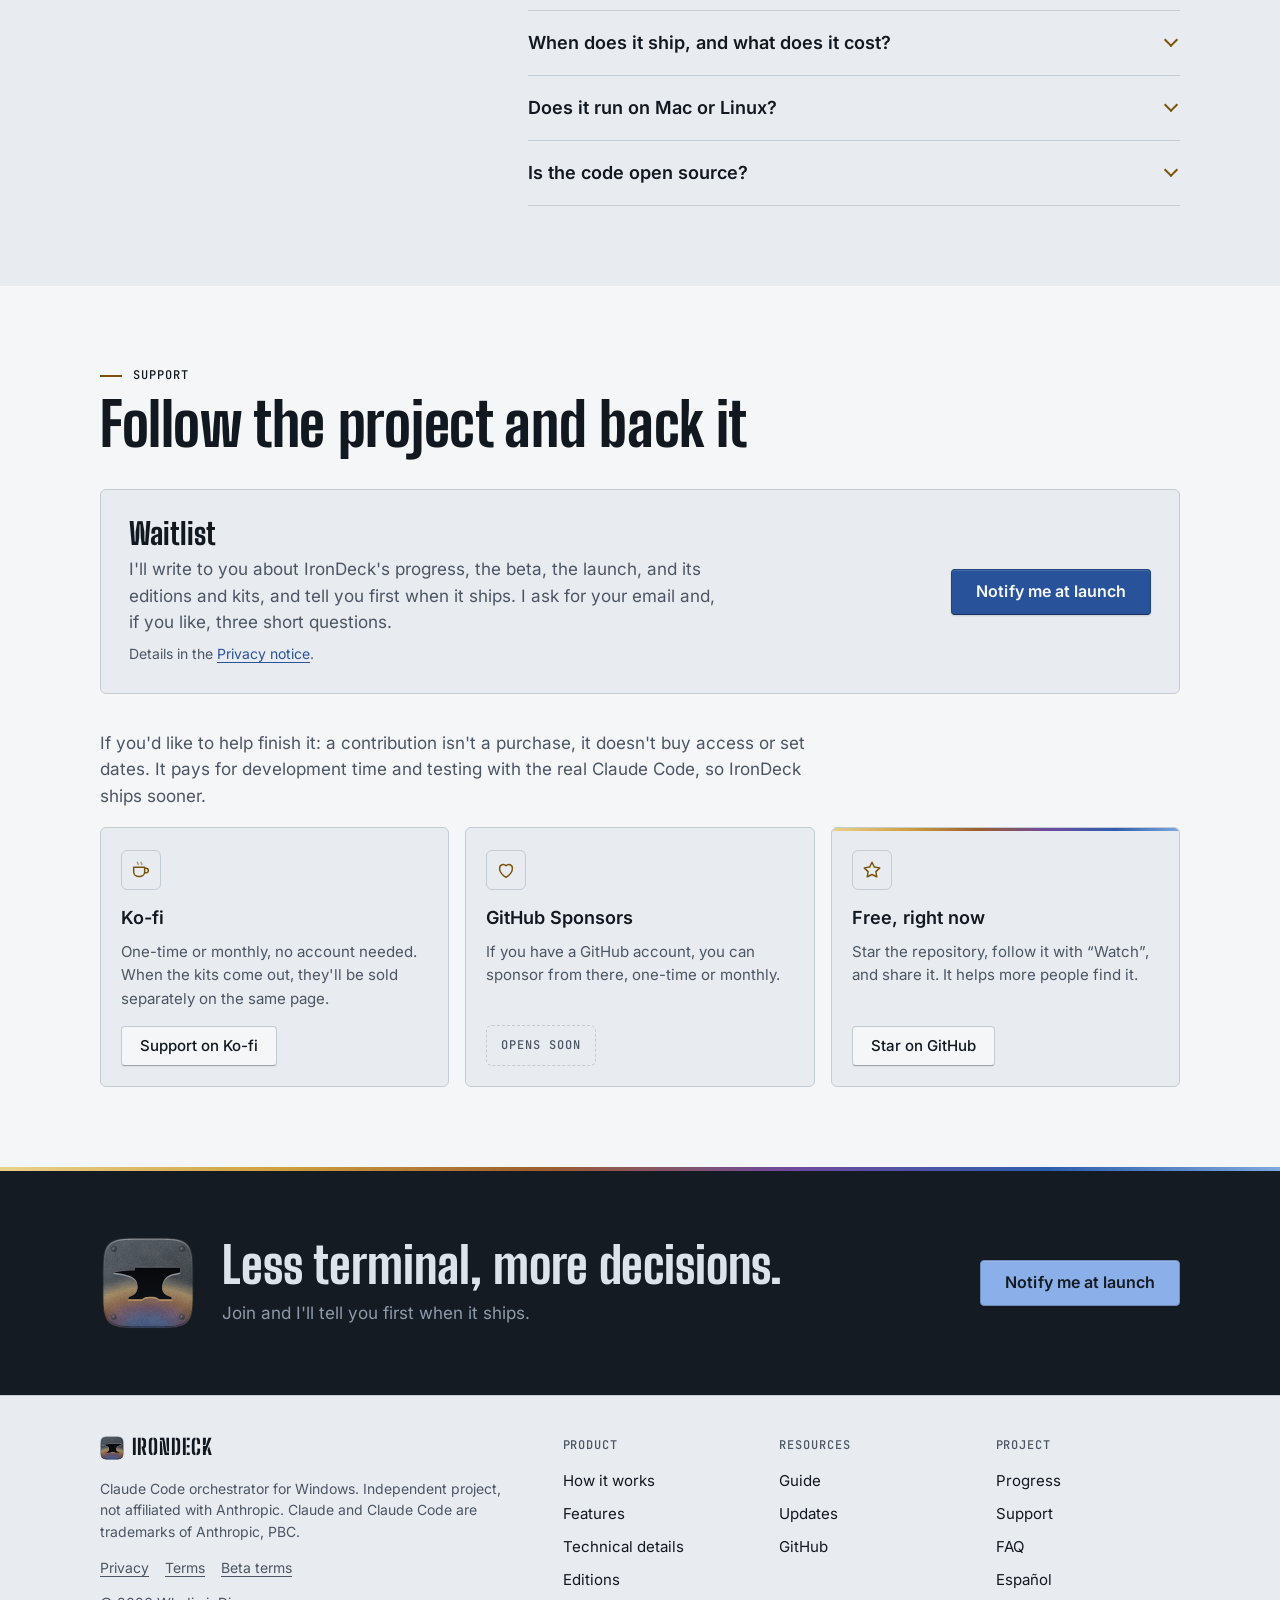
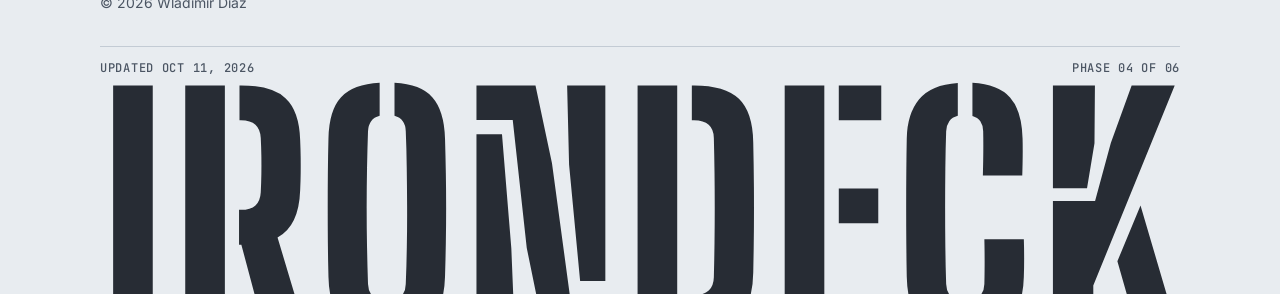
==== commit 9d228c2b: "Brújula de secciones, menú ☰ de enlaces y medidas de teléfono (IRD-3, lote 1) - Cabecera con brújula" ====
--- a/en/index.html
+++ b/en/index.html
@@ -183,10 +183,9 @@
 }
 .lang-link:hover { background: color-mix(in srgb, var(--ink) 5%, var(--bg-raised)); }
 .top .btn { min-height: 38px; padding: 0 16px; font-size: 0.875rem; }
-@media (max-width: 960px) {
-  .nav { display: none; }
-  .lang-link { margin-inline-start: auto; }
-}
+/* The sections live in the compass and the links in the menu, at every width: the bar no longer carries the section links */
+.nav { display: none; }
+.lang-link { margin-inline-start: auto; }
 @media (max-width: 400px) {
   .top-inner { gap: 10px; }
   .mark { font-size: 1.35rem; }
@@ -810,8 +809,8 @@
 .legal-seccion { padding-block-start: 40px; }
 .legal-seccion + .legal-seccion { margin-block-start: 48px; border-top: 1px solid var(--line); }
 
-/* Section menu for widths without the nav bar */
-.menu { display: none; position: relative; }
+/* Links menu for widths without the nav bar: waitlist, support, GitHub and contact (the sections live in the compass) */
+.menu { display: block; position: relative; }
 .menu > summary { list-style: none; cursor: pointer; display: grid; place-items: center; width: 40px; height: 38px; background: var(--bg-raised); border: 1px solid var(--line); border-block-end-color: color-mix(in srgb, var(--ink) 22%, var(--line)); border-radius: 4px; }
 .menu > summary::-webkit-details-marker { display: none; }
 .menu > summary:hover { border-color: var(--ink-2); }
@@ -828,17 +827,79 @@
   right: 0;
   top: calc(100% + 10px);
   display: grid;
-  min-width: 230px;
+  gap: 10px;
+  width: min(320px, calc(100vw - 40px));
+  padding: 24px 20px 14px;
+  --carta: #ffffff;
+  background: var(--carta);
+  border: 1px solid color-mix(in srgb, var(--ink) 24%, var(--line));
+  border-radius: 12px;
+  box-shadow: 0 2px 4px rgba(8, 12, 18, 0.1), 0 14px 28px -8px rgba(8, 12, 18, 0.28), 0 40px 80px -24px rgba(8, 12, 18, 0.5);
+  overflow: hidden;
+}
+@media (prefers-color-scheme: dark) { :root:not([data-theme="light"]) .menu-panel { --carta: #212a35; box-shadow: 0 2px 4px rgba(0, 0, 0, 0.4), 0 14px 28px -8px rgba(0, 0, 0, 0.6), 0 40px 80px -24px rgba(0, 0, 0, 0.85); } }
+:root[data-theme="dark"] .menu-panel { --carta: #212a35; box-shadow: 0 2px 4px rgba(0, 0, 0, 0.4), 0 14px 28px -8px rgba(0, 0, 0, 0.6), 0 40px 80px -24px rgba(0, 0, 0, 0.85); }
+.menu-panel::before { content: ""; position: absolute; inset: 0 0 auto 0; height: 5px; background: var(--temper); }
+/* invitation-card keyline: a fine straw frame set inside the edge */
+.menu-panel::after { content: ""; position: absolute; inset: 10px; border: 1px solid color-mix(in srgb, var(--straw) 45%, transparent); border-radius: 7px; pointer-events: none; }
+.menu-titulo { color: var(--ink); }
+.menu-titulo::before { content: ""; display: inline-block; width: 22px; height: 2px; margin-inline-end: 0.9em; vertical-align: middle; background: var(--straw); }
+.menu-panel .btn { justify-content: center; }
+.menu-nota { margin-block-start: -4px; font-size: 0.8125rem; text-align: center; color: var(--ink-2); }
+.menu-enlaces { display: grid; padding-block-start: 4px; border-top: 1px solid var(--line); }
+.menu-enlaces li + li { border-top: 1px solid color-mix(in srgb, var(--line) 60%, transparent); }
+.menu-enlaces a {
+  display: grid;
+  grid-template-columns: 40px minmax(0, 1fr) 12px;
+  align-items: center;
+  gap: 12px;
+  min-width: 0;
   padding: 8px;
-  background: var(--bg-raised);
+  margin-inline: -8px;
+  border-radius: var(--r);
+  color: var(--ink);
+  text-decoration: none;
+}
+.menu-enlaces a:hover { background: var(--bg); }
+.menu-caja { display: grid; place-items: center; width: 40px; height: 40px; border: 1px solid var(--line); border-radius: var(--r); color: var(--straw); }
+.menu-caja svg { width: 22px; height: 22px; fill: none; stroke: currentColor; stroke-width: 1.6; stroke-linecap: round; stroke-linejoin: round; }
+.menu-txt { min-width: 0; }
+.menu-txt strong { display: block; font-weight: 500; font-size: 0.9375rem; line-height: 1.3; }
+.menu-txt small { display: block; font-size: 0.8125rem; line-height: 1.35; color: var(--ink-2); overflow-wrap: anywhere; }
+.menu-fuera { width: 12px; height: 12px; fill: none; stroke: var(--ink-2); stroke-width: 1.6; stroke-linecap: round; stroke-linejoin: round; }
+.menu-contacto { display: flex; align-items: center; gap: 8px; }
+.menu-contacto a { flex: 1 1 auto; grid-template-columns: 40px minmax(0, 1fr); margin-inline-end: 0; }
+.menu-copiar {
+  flex: none;
+  display: grid;
+  place-items: center;
+  width: 36px;
+  height: 36px;
+  padding: 0;
+  color: var(--ink-2);
+  background: var(--bg);
   border: 1px solid var(--line);
-  border-radius: 10px;
-  box-shadow: 0 18px 40px -18px rgba(8, 12, 18, 0.55);
-}
-.menu-panel a:not(.btn) { padding: 10px 12px; border-radius: var(--r); color: var(--ink); text-decoration: none; font-weight: 500; }
-.menu-panel a:not(.btn):hover { background: var(--bg); }
-.menu-panel .btn { margin-block-start: 6px; justify-content: center; }
-@media (max-width: 960px) { .menu { display: block; } }
+  border-block-end-color: color-mix(in srgb, var(--ink) 22%, var(--line));
+  border-radius: 4px;
+  cursor: pointer;
+}
+.menu-copiar:hover { color: var(--ink); background: color-mix(in srgb, var(--ink) 5%, var(--bg)); }
+.menu-copiar svg { width: 18px; height: 18px; fill: none; stroke: currentColor; stroke-width: 1.6; stroke-linecap: round; stroke-linejoin: round; }
+.menu-copiar-b, .menu-copiar.hecho .menu-copiar-a { display: none; }
+.menu-copiar.hecho .menu-copiar-b { display: block; color: var(--straw); }
+.menu-contacto small { white-space: nowrap; overflow: hidden; text-overflow: ellipsis; }
+@media (max-width: 359px) { .menu-contacto small { font-size: 0.75rem; } }
+@media (prefers-reduced-motion: no-preference) {
+  .menu[open] .menu-panel { animation: menu-baja 0.3s var(--ease) both; }
+  .menu[open] .menu-panel > *, .menu[open] .menu-enlaces li { animation: menu-baja 0.35s var(--ease) both; }
+  .menu[open] .menu-panel > :nth-child(2) { animation-delay: 30ms; }
+  .menu[open] .menu-panel > :nth-child(3) { animation-delay: 50ms; }
+  .menu[open] .menu-enlaces li:nth-child(1) { animation-delay: 80ms; }
+  .menu[open] .menu-enlaces li:nth-child(2) { animation-delay: 110ms; }
+  .menu[open] .menu-enlaces li:nth-child(3) { animation-delay: 140ms; }
+  .menu[open] .menu-enlaces li:nth-child(4) { animation-delay: 170ms; }
+  @keyframes menu-baja { from { opacity: 0; transform: translateY(-6px); } }
+}
 @media (max-width: 600px) { .top-cta { display: none; } }
 
 /* Hero: a faint dot grid behind the promise, fading out toward the edges */
@@ -1163,6 +1224,115 @@
   }
 }
 
+/* Section compass: on phones and tablets, from the second section on, the header shows where you are; tapping it drops the section list out of the header itself */
+.mark-texto { display: inline-block; overflow: hidden; max-width: 8em; transition: max-width 0.45s var(--ease), opacity 0.25s var(--ease); }
+.brujula { display: inline-flex; }
+.desplegable { display: block; }
+.top.con-brujula .mark-texto { max-width: 0; opacity: 0; }
+.top.con-brujula .mark { gap: 0; }
+.top.con-brujula .top-inner { gap: 12px; }
+.brujula {
+  align-items: center; gap: 8px;
+  min-width: 0; min-height: 38px; flex: 0 1 auto;
+  margin-inline-start: -14px; padding: 0 10px 0 4px;
+  color: var(--ink); text-align: start;
+  background: none; border: 0; border-radius: 4px; cursor: pointer;
+  opacity: 0; transform: translateY(6px); visibility: hidden;
+  transition: opacity 0.25s var(--ease), transform 0.45s var(--ease), margin 0.45s var(--ease), background-color var(--dur-fast) var(--ease), visibility 0s linear 0.45s;
+}
+.top.con-brujula .brujula { opacity: 1; transform: none; visibility: visible; margin-inline-start: 0; transition-delay: 0s; }
+.brujula:hover { background: color-mix(in srgb, var(--ink) 5%, transparent); }
+/* caption on its own line above the number and name; [data-rotulo="abajo"] puts it below */
+.brujula-pila { display: flex; flex-direction: column; gap: 4px; min-width: 0; }
+[data-rotulo="abajo"] .brujula-pila { flex-direction: column-reverse; }
+.brujula-rot { display: inline-flex; align-items: center; gap: 6px; font: 500 0.625rem/1 var(--f-mono); letter-spacing: 0.08em; text-transform: uppercase; color: var(--ink-2); white-space: nowrap; }
+.brujula-rot::before { content: ""; flex: none; width: 5px; height: 5px; border-radius: 50%; background: var(--straw); box-shadow: 0 0 0 3px color-mix(in srgb, var(--straw) 18%, transparent); }
+.brujula-linea { display: flex; align-items: baseline; gap: 8px; min-width: 0; }
+.brujula-num { flex: none; font: 500 0.75rem/1 var(--f-mono); letter-spacing: 0.04em; color: var(--straw); font-variant-numeric: tabular-nums; }
+.brujula-nombre { position: relative; display: inline-grid; overflow: hidden; height: 1.25em; min-width: 0; font: 500 0.9375rem/1 var(--f-body); }
+.brujula-nombre > span { grid-area: 1 / 1; line-height: 1.25em; white-space: nowrap; overflow: hidden; text-overflow: ellipsis; transition: transform 0.4s var(--ease), opacity 0.3s var(--ease); }
+.brujula-nombre > span.sale { transform: translateY(-100%); opacity: 0; }
+.brujula-nombre > span.entra { transform: translateY(100%); opacity: 0; }
+.brujula svg { flex: none; width: 12px; height: 12px; fill: none; stroke: var(--ink-2); stroke-width: 1.8; stroke-linecap: round; stroke-linejoin: round; transition: transform var(--dur-fast) var(--ease); }
+.brujula[aria-expanded="true"] svg { transform: rotate(180deg); }
+@media (max-width: 359px) {
+  .top.con-brujula .top-inner { gap: 8px; }
+  .brujula-num { display: none; }
+  .brujula-nombre { font-size: 0.875rem; }
+}
+
+/* The list drops out of the header: same ground, the header's border and progress line move to its lower edge */
+.desplegable { position: absolute; left: 0; right: 0; top: 100%; }
+.desplegable-fondo { position: absolute; left: 0; right: 0; top: 0; height: 100vh; height: 100dvh; background: color-mix(in srgb, var(--sombra) 40%, transparent); opacity: 0; transition: opacity 0.3s var(--ease); }
+.desplegable-panel {
+  position: relative;
+  max-height: calc(100vh - 140px); max-height: calc(100dvh - 140px); overflow-y: auto; overscroll-behavior: contain;
+  background: var(--bg);
+  border-bottom: 1px solid var(--line);
+  clip-path: inset(0 0 100% 0);
+  transition: clip-path 0.45s var(--ease);
+}
+.desplegable-panel::after { content: ""; position: sticky; display: block; bottom: 0; height: 2px; width: var(--leido, 0%); background: var(--temper); }
+.desplegable-panel .frame { padding-block: 6px 14px; }
+.top.abierta { border-bottom-color: transparent; }
+.top.abierta::after { opacity: 0; }
+.desplegable.abierta .desplegable-fondo { opacity: 1; }
+.desplegable.abierta .desplegable-panel { clip-path: inset(0 0 0 0); }
+.desplegable-cab { display: flex; justify-content: space-between; align-items: baseline; gap: 12px; padding-block: 8px 10px; border-bottom: 1px solid var(--line); }
+.desplegable-cab .label { color: var(--ink); }
+.desplegable-cab .label::before { content: ""; display: inline-block; width: 22px; height: 2px; margin-inline-end: 0.9em; vertical-align: middle; background: var(--straw); }
+.desplegable-pct { font: 500 0.75rem/1 var(--f-mono); color: var(--ink-2); font-variant-numeric: tabular-nums; }
+.desplegable li { opacity: 0; transform: translateY(-6px); transition: opacity 0.3s var(--ease), transform 0.4s var(--ease); transition-delay: calc(var(--k) * 22ms); }
+.desplegable.abierta li { opacity: 1; transform: none; }
+.desplegable li a {
+  display: grid; grid-template-columns: 2.4ch minmax(0, 1fr) 72px; align-items: center; gap: 12px;
+  min-height: 46px; padding-inline: 8px; margin-inline: -8px; border-radius: 4px;
+  color: var(--ink); text-decoration: none; position: relative;
+}
+.desplegable li a:hover { background: color-mix(in srgb, var(--ink) 5%, transparent); }
+.desplegable li + li a { border-top: 1px solid color-mix(in srgb, var(--line) 60%, transparent); border-radius: 0; }
+.desplegable .n { font: 500 0.75rem/1 var(--f-mono); color: var(--ink-2); font-variant-numeric: tabular-nums; }
+.desplegable .t { font-weight: 500; font-size: 0.9375rem; min-width: 0; }
+.desplegable .aqui { display: block; font: 500 0.625rem/1.4 var(--f-mono); letter-spacing: 0.08em; text-transform: uppercase; color: var(--straw); }
+.desplegable .largo { height: 4px; border-radius: 2px; background: color-mix(in srgb, var(--line) 45%, transparent); overflow: hidden; }
+.desplegable .largo i { display: block; height: 100%; background: var(--line); }
+.desplegable a[aria-current="location"] .n { color: var(--straw); }
+.desplegable a[aria-current="location"] .largo i { background: var(--straw); }
+.desplegable a[aria-current="location"]::before { content: ""; position: absolute; left: -12px; top: 11px; bottom: 11px; width: 3px; border-radius: 0 2px 2px 0; background: var(--straw); }
+
+@media (prefers-reduced-motion: reduce) {
+  .mark-texto, .brujula, .brujula-nombre > span, .desplegable-fondo, .desplegable-panel, .desplegable li { transition: none !important; }
+}
+
+/* Phone layout: a little smaller type and boxes, a little more air between sections */
+@media (max-width: 600px) {
+  body { font-size: 1rem; line-height: 1.6; }
+  .section { padding-block: 72px; }
+  .section-head { gap: 10px; margin-block-end: 28px; }
+  .section h2 { font-size: 2.125rem; line-height: 0.98; }
+  .hero-editorial h1 { font-size: 2.25rem; }
+  .lede { font-size: 1rem; }
+  .pains { gap: 26px; }
+  .pains li:first-child h3 { font-size: 1.75rem; }
+  .pains li:first-child p { font-size: 1.0625rem; }
+  .pains h3, .process h3, .feat h4, .diff h3, .phase h3, .news h3, .way h3, .faq h3 { font-size: 1.0625rem; }
+  .pains p, .process p, .news p, .faq p, .about > div:first-child > p { font-size: 0.9375rem; }
+  .diff p, .feat p, .way p, .phase p, .spec dd, .stat > span, .edition p:last-child { font-size: 0.875rem; }
+  .answer { margin-block-start: 36px; font-size: 1.625rem; }
+  .process li { padding-block: 16px; }
+  .diffs, .con-pestanas .feats, .ways, .editions { gap: 12px; }
+  .stats { gap: 22px 16px; margin-block-end: 32px; }
+  .stat strong { font-size: 2rem; }
+  .phase { padding-block: 14px; }
+  .news li { padding-block: 18px; }
+  .edition { padding: 18px; }
+  .edition h3 { font-size: 1.5rem; }
+  .edition-main h3 { font-size: 1.875rem; }
+  .join h3 { font-size: 1.625rem; }
+  .way { padding: 18px 16px 16px; }
+  .faq summary { padding-block: 16px; }
+}
+
 </style>
 <script type="application/ld+json">{"@context":"https://schema.org","@graph":[{"@type":"WebSite","@id":"https://dwladimirl.github.io/irondeck/#sitio","url":"https://dwladimirl.github.io/irondeck/","name":"IronDeck","inLanguage":["es","en"],"image":"https://dwladimirl.github.io/irondeck/marca/png/irondeck-512.png"},{"@type":"SoftwareApplication","name":"IronDeck","url":"https://dwladimirl.github.io/irondeck/en/","inLanguage":"en","applicationCategory":"DeveloperApplication","operatingSystem":"Windows","description":"Run several Claude Code tasks at once with your own account, and keep your plan limits and extra spend under control. A Windows desktop app in development.","image":"https://dwladimirl.github.io/irondeck/marca/png/irondeck-512.png","author":{"@type":"Person","name":"Wladimir Diaz","alternateName":"DwladimirL","url":"https://github.com/DwladimirL","sameAs":["https://github.com/DwladimirL"]},"sameAs":["https://github.com/DwladimirL/irondeck"]},{"@type":"FAQPage","inLanguage":"en","mainEntity":[{"@type":"Question","name":"What do I need to use it?","acceptedAnswer":{"@type":"Answer","text":"A Windows PC, Claude Code installed with your account, and a Claude plan that includes it: Pro or Max, or a Team or Enterprise plan. Also Git and Node.js. The final list ships with the first release."}},{"@type":"Question","name":"Do I need to know how to code?","acceptedAnswer":{"@type":"Answer","text":"Not to use it: you describe the work and approve the result. It does help when reviewing what it delivers, just as with Claude Code on its own."}},{"@type":"Question","name":"Can it break something on my PC?","acceptedAnswer":{"@type":"Answer","text":"Each task works in a copy of your project and can only use the tools its step allows. Its changes reach your project when you approve them, but commands you allow, such as publishing or installing packages, act outside that copy. It's a version in development: use it with Git and backups."}},{"@type":"Question","name":"Which account does it use?","acceptedAnswer":{"@type":"Answer","text":"Yours. IronDeck runs your own Claude Code installation on your PC. It doesn't ask you to sign in, doesn't store your password, and doesn't route your session through any server. What it uses comes out of your plan and, only if you turn it on, your account's extra usage."}},{"@type":"Question","name":"Does using IronDeck go against Anthropic's terms?","acceptedAnswer":{"@type":"Answer","text":"IronDeck doesn't change how you use Claude Code: it runs your own official installation, with your account, on your PC. It doesn't share accounts, doesn't resell access, and respects your plan's limits: when it hits one, it pauses. Your Claude plan's terms still apply as always; check them if you have questions about your case."}},{"@type":"Question","name":"Can it spend beyond my plan?","acceptedAnswer":{"@type":"Answer","text":"Only if extra usage is turned on in your Anthropic account; without it, it can't. If it is on, IronDeck stops a task by default as soon as Claude Code reports extra usage, and what was used up to that point is billed. If you'd rather it not stop, you'll be able to turn on your account's extra usage with a spending cap; that mode arrives before launch. You also decide how much of your week IronDeck uses."}},{"@type":"Question","name":"What leaves my PC?","acceptedAnswer":{"@type":"Answer","text":"IronDeck has no server on the internet: its server runs only on your PC. What leaves is what Claude Code sends to Anthropic while working, checks to GitHub for updates, whatever your tasks do with the permissions you grant them, and the backup of your library to your own GitHub account. None of it goes through me."}},{"@type":"Question","name":"Is IronDeck made by Anthropic?","acceptedAnswer":{"@type":"Answer","text":"No. It's an independent project that works with Claude Code. Anthropic doesn't sponsor or endorse it."}},{"@type":"Question","name":"When does it ship, and what does it cost?","acceptedAnswer":{"@type":"Answer","text":"There's no date or price yet. I don't charge anything in advance, and the waitlist hears first."}},{"@type":"Question","name":"Does it run on Mac or Linux?","acceptedAnswer":{"@type":"Answer","text":"For now, Windows only."}},{"@type":"Question","name":"Is the code open source?","acceptedAnswer":{"@type":"Answer","text":"It's private for now. This site and its repository show the progress, the guides and the updates."}}]}]}</script>
 </head>
@@ -1172,7 +1342,14 @@
 
 <header class="top">
   <div class="frame top-inner">
-    <a class="mark" href="#inicio" aria-label="IronDeck"><img class="mark-icono" src="../marca/irondeck-icono-simple.svg" alt="" width="28" height="28">IRONDECK</a>
+    <a class="mark" href="#inicio" aria-label="IronDeck"><img class="mark-icono" src="../marca/irondeck-icono-simple.svg" alt="" width="28" height="28"><span class="mark-texto">IRONDECK</span></a>
+    <button class="brujula" type="button" aria-expanded="false" aria-controls="desplegable" hidden>
+      <span class="brujula-pila" aria-hidden="true">
+        <span class="brujula-rot">You’re in</span>
+        <span class="brujula-linea"><span class="brujula-num">01/11</span><span class="brujula-nombre"><span></span></span></span>
+      </span>
+      <svg viewbox="0 0 12 12" aria-hidden="true"><path d="M2.5 4.5 6 8l3.5-3.5" /></svg>
+    </button>
     <span class="sr-only" id="nav-nombre">Sections</span>
     <nav class="nav" aria-labelledby="nav-nombre">
       <a href="#como">How it works</a>
@@ -1185,18 +1362,42 @@
     <a class="lang-link" href="../index.html" hreflang="es" lang="es">Español</a>
     <a class="btn btn-primary btn-avisame top-cta" href="https://docs.google.com/forms/d/e/1FAIpQLSeocO6yBUubfJuUUrxxV9245ReozbLcxDC6gUGqDXpph-zDhw/viewform?usp=pp_url&amp;entry.1661828274=English" target="_blank" rel="noopener">Waitlist</a>
     <details class="menu">
-      <summary><span class="menu-ico" aria-hidden="true"></span><span class="sr-only">Sections</span></summary>
-      <nav class="menu-panel" aria-labelledby="nav-nombre">
-        <a href="#como">How it works</a>
-        <a href="#funciones">Features</a>
-        <a href="#tecnico">Technical details</a>
-        <a href="#avance">Progress</a>
-        <a href="#novedades">Updates</a>
-        <a href="#preguntas">FAQ</a>
+      <summary><span class="menu-ico" aria-hidden="true"></span><span class="sr-only">Links</span></summary>
+      <div class="menu-panel">
+        <p class="label menu-titulo">Follow and back it</p>
         <a class="btn btn-primary btn-avisame" href="https://docs.google.com/forms/d/e/1FAIpQLSeocO6yBUubfJuUUrxxV9245ReozbLcxDC6gUGqDXpph-zDhw/viewform?usp=pp_url&amp;entry.1661828274=English" target="_blank" rel="noopener">Notify me at launch</a>
-      </nav>
+        <p class="menu-nota">Waitlist · Google form</p>
+        <ul class="menu-enlaces">
+          <li><a href="https://ko-fi.com/irondeck" target="_blank" rel="noopener"><span class="menu-caja" aria-hidden="true"><svg viewbox="0 0 24 24"><path d="M4 9h12v5a5 5 0 0 1-5 5H9a5 5 0 0 1-5-5V9z" /><path d="M16 10h1.5a2.5 2.5 0 0 1 0 5H16" /><path d="M8 3.5c0 1 1 1.5 1 2.5" /><path d="M12 3.5c0 1 1 1.5 1 2.5" /></svg></span><span class="menu-txt"><strong>Support on Ko-fi</strong><small>One-time or monthly</small></span><svg class="menu-fuera" viewbox="0 0 12 12" aria-hidden="true"><path d="M4 2.5h5.5V8M9.5 2.5 3 9" /></svg></a></li>
+
+          <li><a href="https://github.com/DwladimirL/irondeck" target="_blank" rel="noopener"><span class="menu-caja" aria-hidden="true"><svg viewbox="0 0 24 24"><path d="M12 3.5l2.6 5.3 5.9.9-4.3 4.1 1 5.8L12 16.9l-5.2 2.7 1-5.8-4.3-4.1 5.9-.9L12 3.5z" /></svg></span><span class="menu-txt"><strong>GitHub</strong><small>Star it and follow the progress</small></span><svg class="menu-fuera" viewbox="0 0 12 12" aria-hidden="true"><path d="M4 2.5h5.5V8M9.5 2.5 3 9" /></svg></a></li>
+          <li class="menu-contacto"><a href="mailto:irondeck.app@gmail.com"><span class="menu-caja" aria-hidden="true"><svg viewbox="0 0 24 24"><rect x="3.5" y="5.5" width="17" height="13" rx="2" /><path d="m4.5 7 7.5 6 7.5-6" /></svg></span><span class="menu-txt"><strong>Contact</strong><small>irondeck.app@gmail.com</small></span></a><button class="menu-copiar" type="button" data-copiar="irondeck.app@gmail.com"><svg class="menu-copiar-a" viewbox="0 0 24 24" aria-hidden="true"><rect x="8.5" y="8.5" width="11" height="11" rx="2" /><path d="M15.5 5.5v-1a1 1 0 0 0-1-1h-9a2 2 0 0 0-2 2v9a1 1 0 0 0 1 1h1" /></svg><svg class="menu-copiar-b" viewbox="0 0 24 24" aria-hidden="true"><path d="m5 12.5 4.5 4.5L19 7.5" /></svg><span class="sr-only">Copy the email</span></button></li>
+        </ul>
+      </div>
     </details>
 
+  </div>
+  <div class="desplegable" id="desplegable" hidden>
+    <div class="desplegable-fondo"></div>
+    <nav class="desplegable-panel" aria-labelledby="nav-nombre">
+      <div class="frame">
+        <div class="desplegable-cab"><span class="label">Sections · 11</span><span class="desplegable-pct"><b>0</b>% read</span></div>
+        <ol>
+          <li><a href="#inicio"><span class="n">01</span><span class="t">Top</span><span class="largo" aria-hidden="true"><i></i></span></a></li>
+          <li><a href="#problema"><span class="n">02</span><span class="t">The problem</span><span class="corto" hidden>Problem</span><span class="largo" aria-hidden="true"><i></i></span></a></li>
+          <li><a href="#como"><span class="n">03</span><span class="t">How it works</span><span class="corto" hidden>Method</span><span class="largo" aria-hidden="true"><i></i></span></a></li>
+          <li><a href="#funciones"><span class="n">04</span><span class="t">Features</span><span class="largo" aria-hidden="true"><i></i></span></a></li>
+          <li><a href="#tecnico"><span class="n">05</span><span class="t">Technical details</span><span class="corto" hidden>Specs</span><span class="largo" aria-hidden="true"><i></i></span></a></li>
+          <li><a href="#avance"><span class="n">06</span><span class="t">Progress</span><span class="largo" aria-hidden="true"><i></i></span></a></li>
+          <li><a href="#novedades"><span class="n">07</span><span class="t">Updates</span><span class="largo" aria-hidden="true"><i></i></span></a></li>
+          <li><a href="#ediciones"><span class="n">08</span><span class="t">Editions</span><span class="largo" aria-hidden="true"><i></i></span></a></li>
+          <li><a href="#autor"><span class="n">09</span><span class="t">Who’s behind it</span><span class="corto" hidden>About</span><span class="largo" aria-hidden="true"><i></i></span></a></li>
+          <li><a href="#preguntas"><span class="n">10</span><span class="t">FAQ</span><span class="largo" aria-hidden="true"><i></i></span></a></li>
+          <li><a href="#apoya"><span class="n">11</span><span class="t">Support</span><span class="largo" aria-hidden="true"><i></i></span></a></li>
+        </ol>
+        <small class="aqui" hidden>You are here</small>
+      </div>
+    </nav>
   </div>
 </header>
 
@@ -1833,6 +2034,113 @@
     }), { threshold: 0.6 });
     cifras.forEach(c => obs.observe(c));
   }
+
+  const copiar = document.querySelector('.menu-copiar');
+  if (copiar) {
+    copiar.addEventListener('click', () => {
+      const listo = () => { copiar.classList.add('hecho'); setTimeout(() => copiar.classList.remove('hecho'), 1600); };
+      const aMano = () => {
+        const sel = getSelection(), r = document.createRange();
+        r.selectNodeContents(copiar.parentElement.querySelector('small'));
+        sel.removeAllRanges(); sel.addRange(r);
+      };
+      if (navigator.clipboard) navigator.clipboard.writeText(copiar.dataset.copiar).then(listo, aMano);
+      else aMano();
+    });
+  }
+
+  /* Section compass: from the second section on, the header says where you are; tapping it drops the list out of the header */
+  const cabecera = document.querySelector('.top'), brujula = document.querySelector('.brujula'), des = document.getElementById('desplegable');
+  if (cabecera && brujula && des) {
+    const filas = [...des.querySelectorAll('ol a')];
+    const S = filas.map(a => {
+      const t = a.querySelector('.t').textContent.trim(), corto = a.querySelector('.corto');
+      return { a, el: document.querySelector(a.getAttribute('href')), nombre: t, corto: corto ? corto.textContent.trim() : t };
+    }).filter(s => s.el);
+    const rotulo = brujula.querySelector('.brujula-rot').textContent.trim();
+    const titulo = document.getElementById('nav-nombre').textContent.trim();
+    const num = brujula.querySelector('.brujula-num'), caja = brujula.querySelector('.brujula-nombre');
+    const aqui = des.querySelector('.aqui'), pct = des.querySelector('.desplegable-pct b'), panel = des.querySelector('.desplegable-panel');
+    const dos = n => String(n).padStart(2, '0');
+    let alto = 1, actual = -1;
+    brujula.hidden = false;
+
+    const medir = () => {
+      alto = document.documentElement.scrollHeight;
+      S.forEach(s => { s.top = s.el.getBoundingClientRect().top + scrollY; s.h = s.el.offsetHeight; });
+      const max = Math.max(...S.map(s => s.h));
+      S.forEach(s => { s.a.querySelector('.largo i').style.width = Math.max(8, s.h / max * 100) + '%'; });
+    };
+    const cual = () => {
+      if (innerHeight + scrollY >= alto - 4) return S.length - 1;
+      const y = scrollY + innerHeight * 0.35;
+      let i = 0;
+      S.forEach((s, k) => { if (s.top <= y) i = k; });
+      return i;
+    };
+    const pintar = (i, antes) => {
+      cabecera.classList.toggle('con-brujula', i > 0);
+      num.textContent = dos(i + 1) + '/' + dos(S.length);
+      brujula.setAttribute('aria-label', `${titulo}. ${rotulo}: ${S[i].nombre}`);
+      const viejo = caja.lastElementChild;
+      if (quieto || antes < 0 || !viejo.textContent) { viejo.textContent = S[i].corto; return; }
+      const nuevo = document.createElement('span');
+      nuevo.textContent = S[i].corto;
+      nuevo.className = i > antes ? 'entra' : 'sale';
+      caja.appendChild(nuevo);
+      requestAnimationFrame(() => requestAnimationFrame(() => {
+        viejo.className = i > antes ? 'sale' : 'entra';
+        nuevo.className = '';
+        setTimeout(() => viejo.remove(), 420);
+      }));
+    };
+    const abrir = () => {
+      const i = cual();
+      S.forEach((s, k) => s.a.setAttribute('aria-current', k === i ? 'location' : 'false'));
+      aqui.hidden = false;
+      S[i].a.querySelector('.t').appendChild(aqui);
+      const leido = Math.min(1, (scrollY + innerHeight) / alto);
+      pct.textContent = Math.round(leido * 100);
+      panel.style.setProperty('--leido', leido * 100 + '%');
+      if (menu) menu.open = false;
+      des.hidden = false;
+      brujula.setAttribute('aria-expanded', 'true');
+      cabecera.classList.add('abierta');
+      requestAnimationFrame(() => requestAnimationFrame(() => des.classList.add('abierta')));
+      setTimeout(() => S[i].a.focus({ preventScroll: true }), quieto ? 0 : 250);
+    };
+    const cerrar = (devolver = true) => {
+      des.classList.remove('abierta');
+      brujula.setAttribute('aria-expanded', 'false');
+      cabecera.classList.remove('abierta');
+      setTimeout(() => { if (!des.classList.contains('abierta')) des.hidden = true; }, quieto ? 0 : 450);
+      if (devolver) brujula.focus({ preventScroll: true });
+    };
+    brujula.addEventListener('click', () => (des.hidden ? abrir() : cerrar()));
+    des.querySelector('.desplegable-fondo').addEventListener('click', () => cerrar());
+    document.addEventListener('keydown', e => { if (e.key === 'Escape' && !des.hidden) cerrar(); });
+    if (menu) menu.addEventListener('toggle', () => { if (menu.open && !des.hidden) cerrar(false); });
+    des.querySelector('ol').addEventListener('click', e => {
+      const a = e.target.closest('a');
+      if (!a) return;
+      e.preventDefault();
+      cerrar(false);
+      document.querySelector(a.getAttribute('href')).scrollIntoView({ behavior: quieto ? 'auto' : 'smooth', block: 'start' });
+    });
+
+    let pendiente = false;
+    const mover = () => {
+      pendiente = false;
+      const i = cual();
+      if (i !== actual) { pintar(i, actual); actual = i; }
+    };
+    const rehacer = () => { medir(); mover(); };
+    addEventListener('scroll', () => { if (!pendiente) { pendiente = true; requestAnimationFrame(mover); } }, { passive: true });
+    addEventListener('resize', rehacer);
+    addEventListener('load', rehacer);
+    document.querySelectorAll('details').forEach(d => d.addEventListener('toggle', () => setTimeout(rehacer, 60)));
+    rehacer();
+  }
 })();
 </script>
 
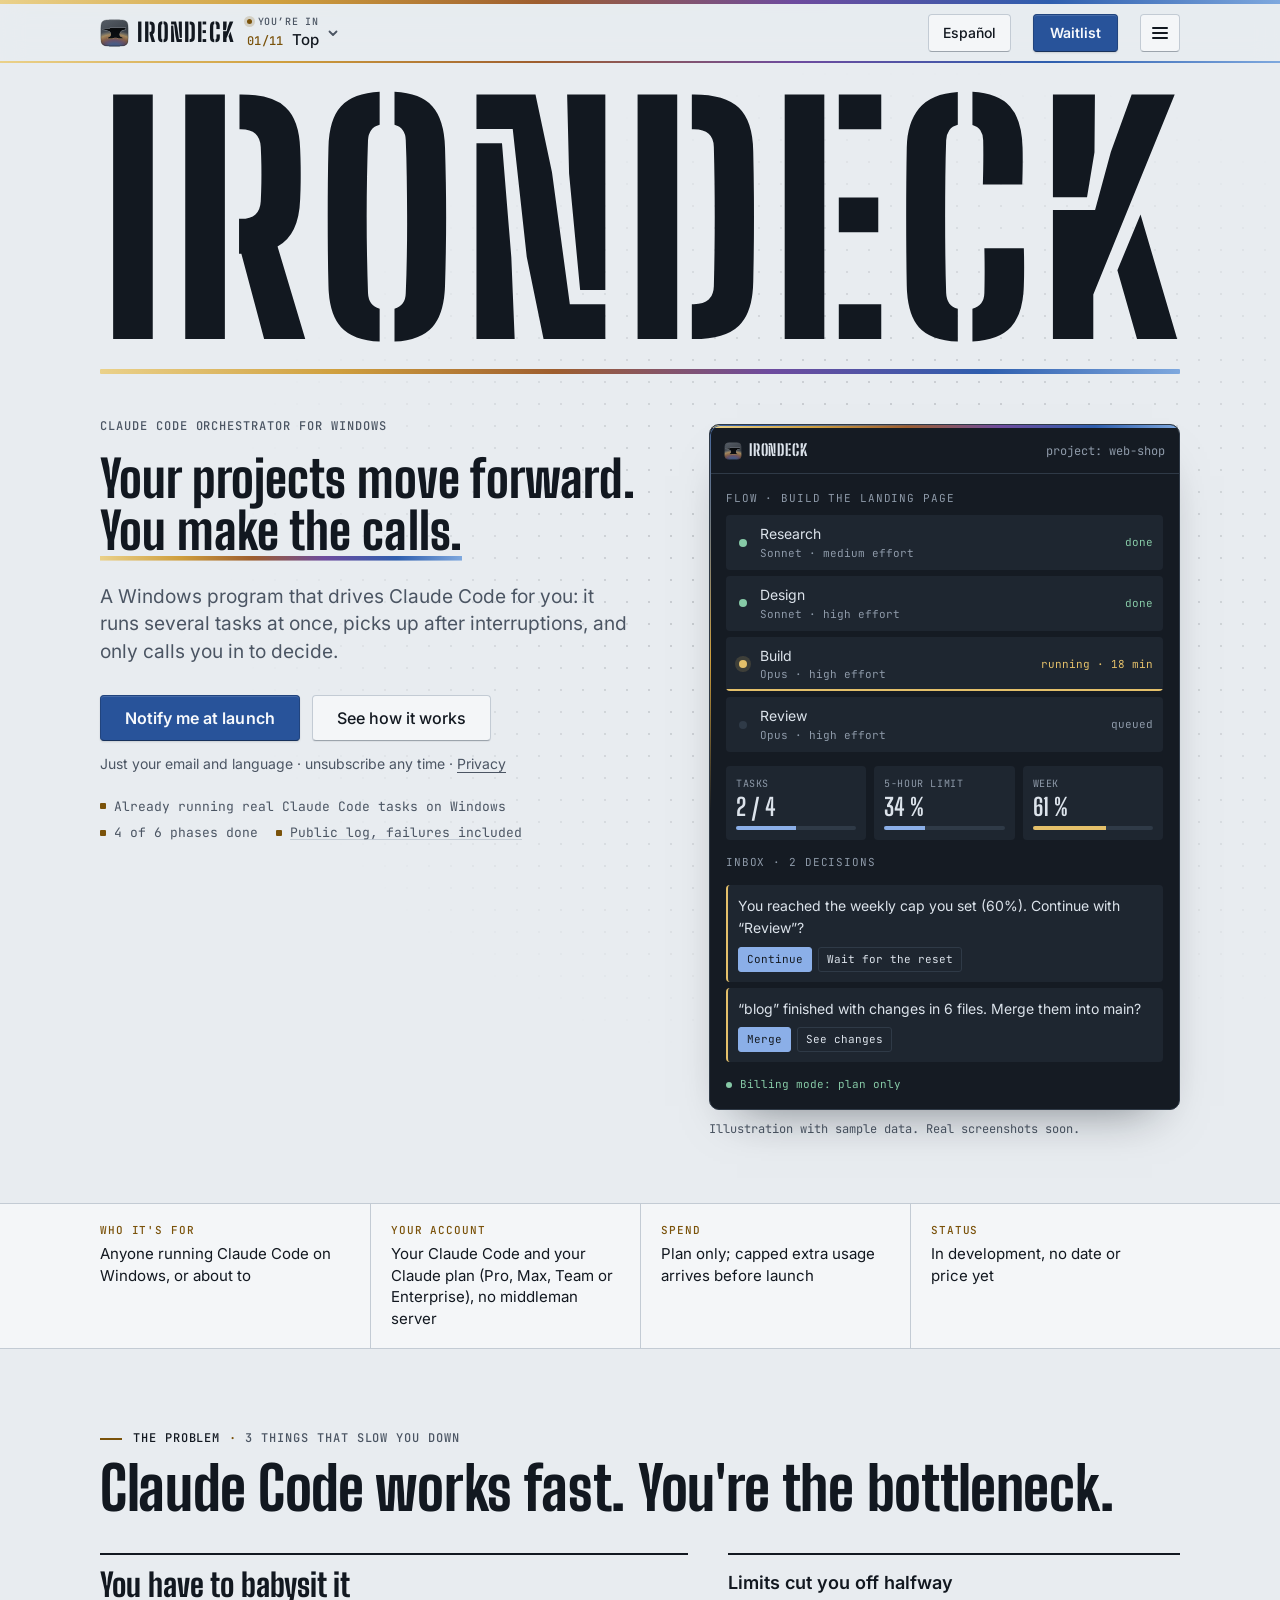
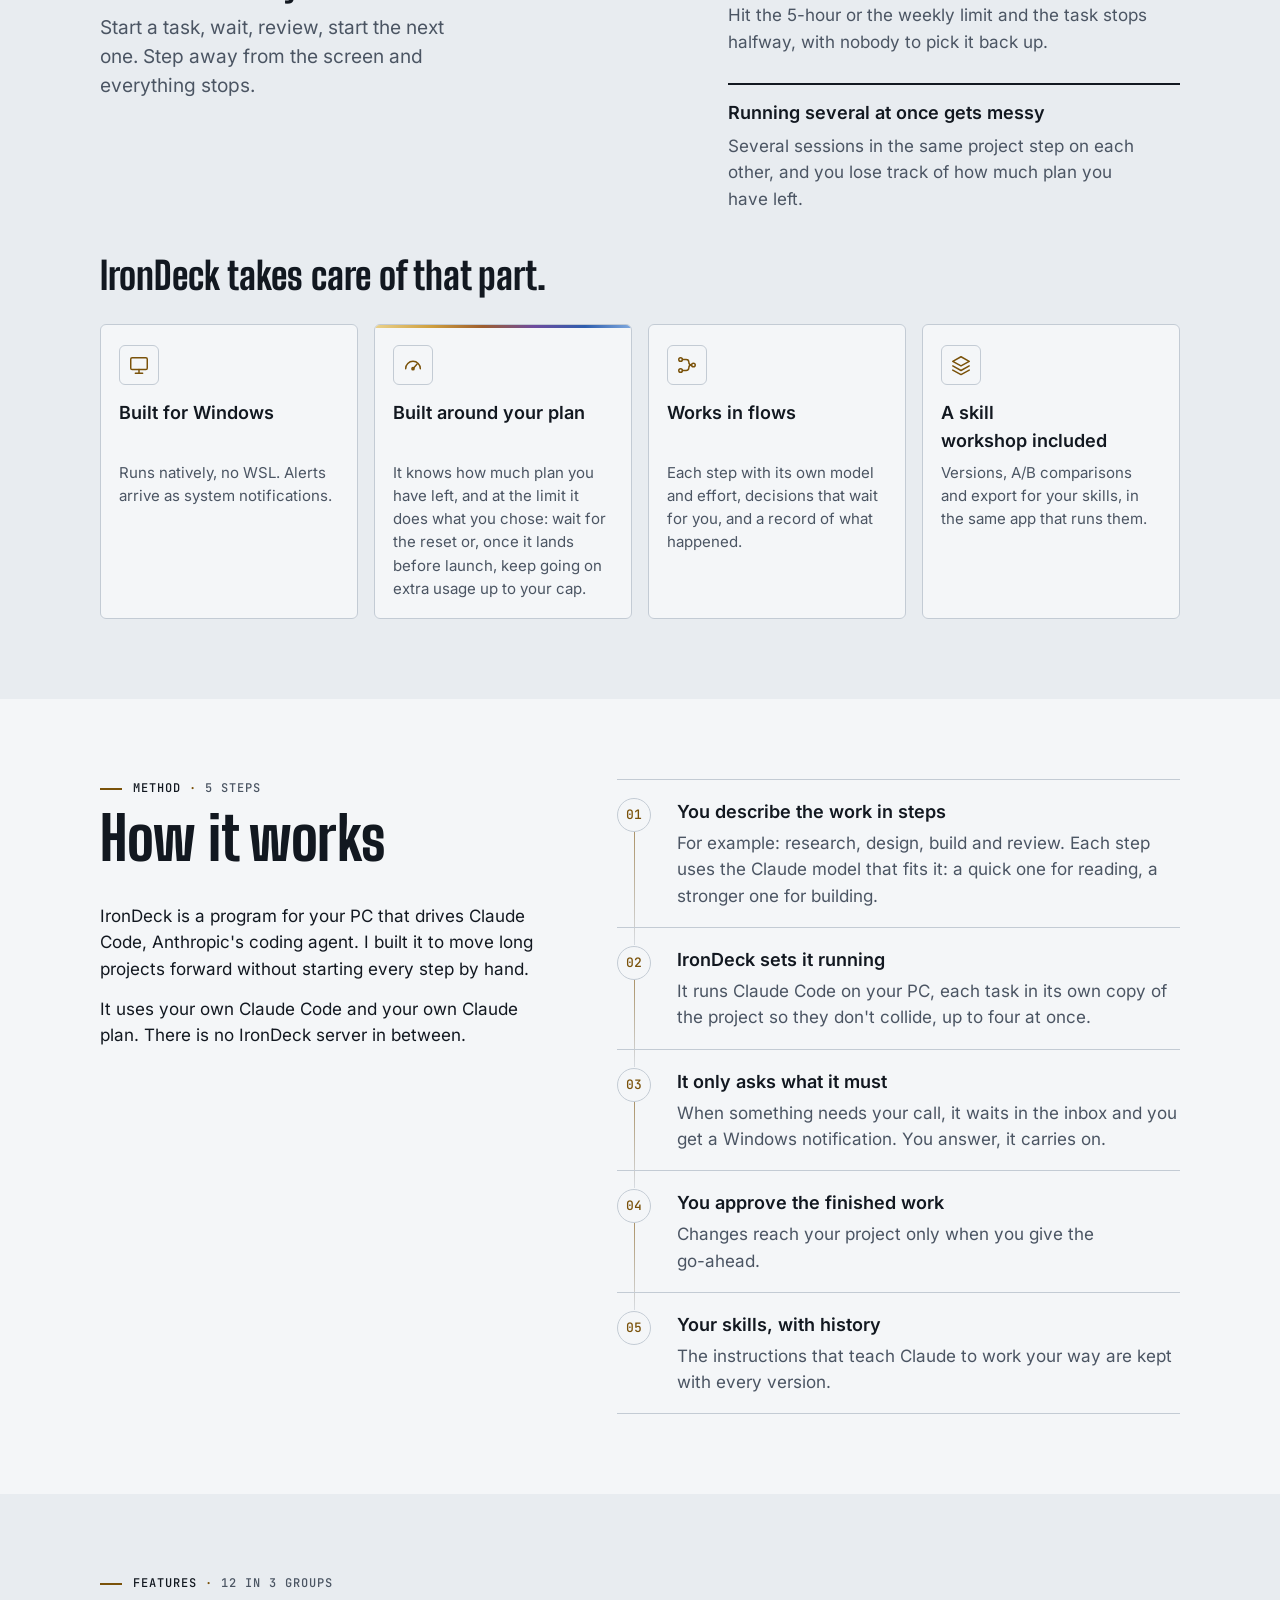
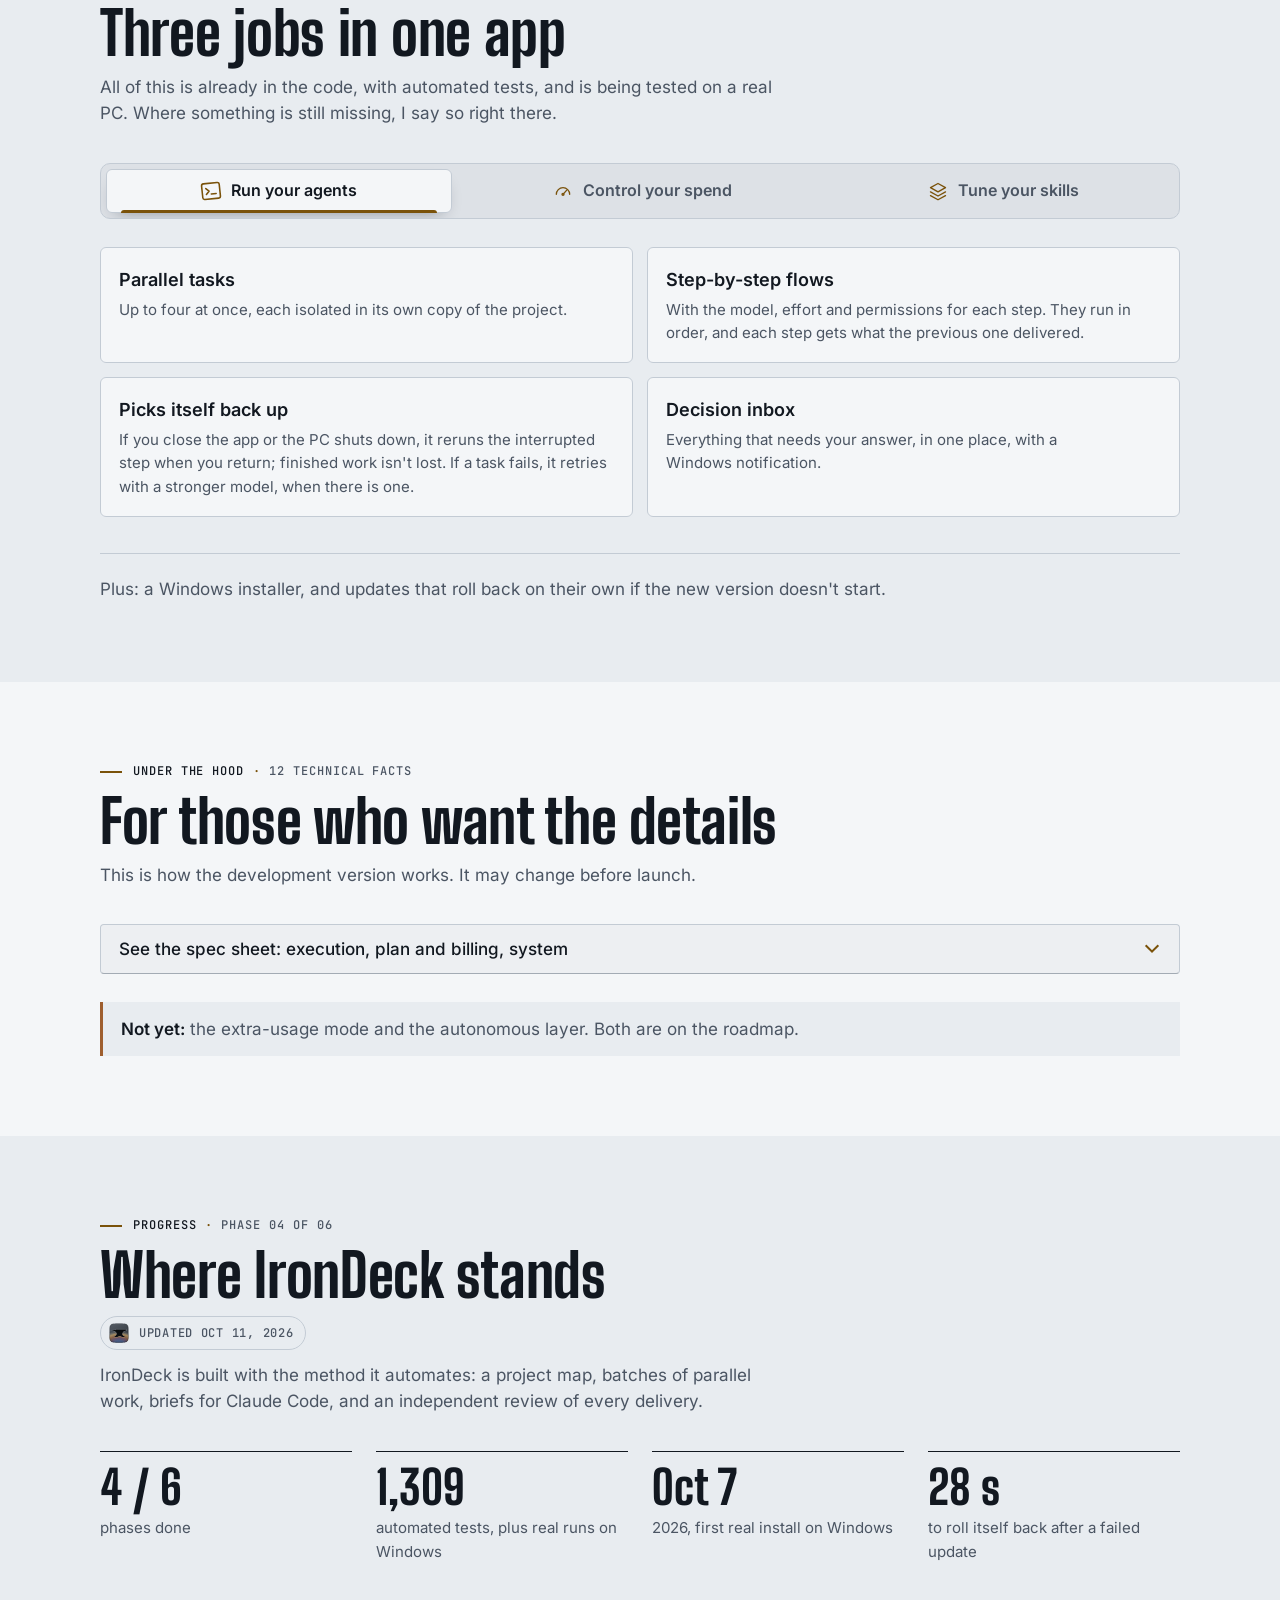
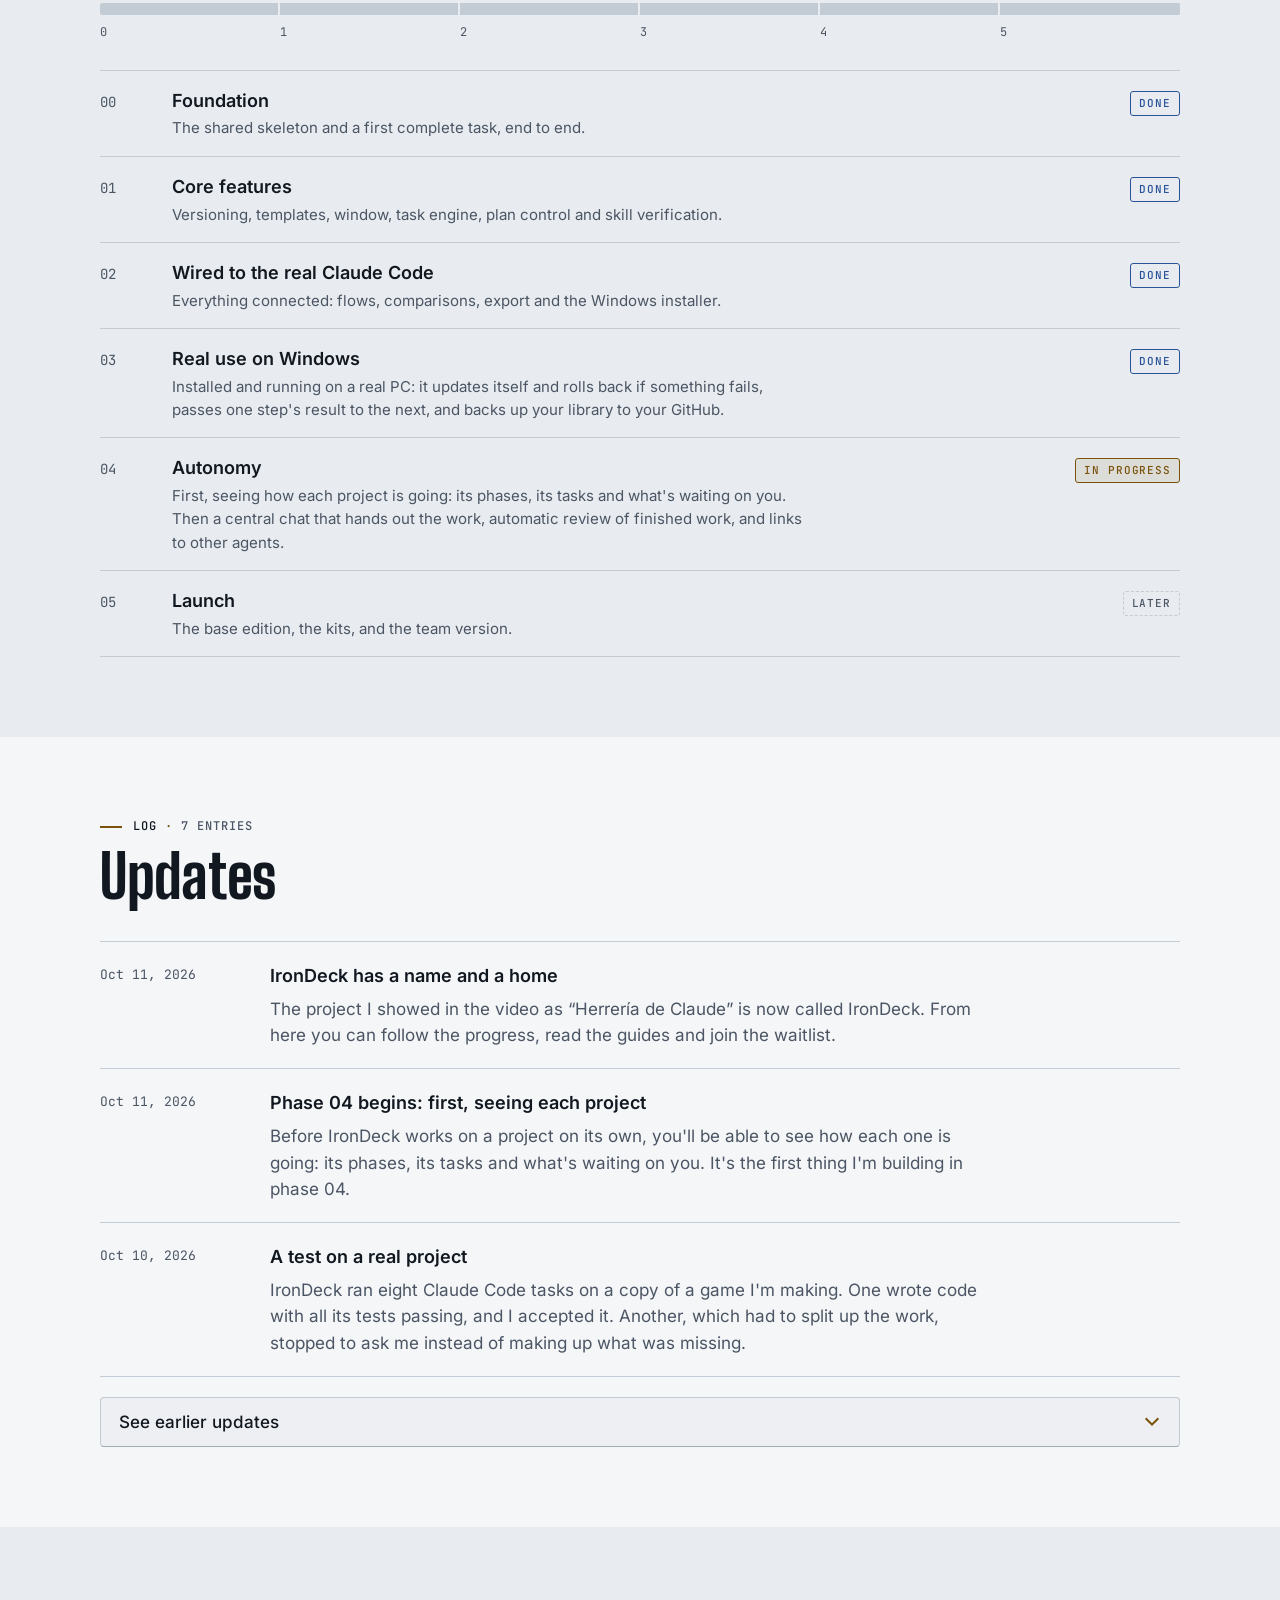
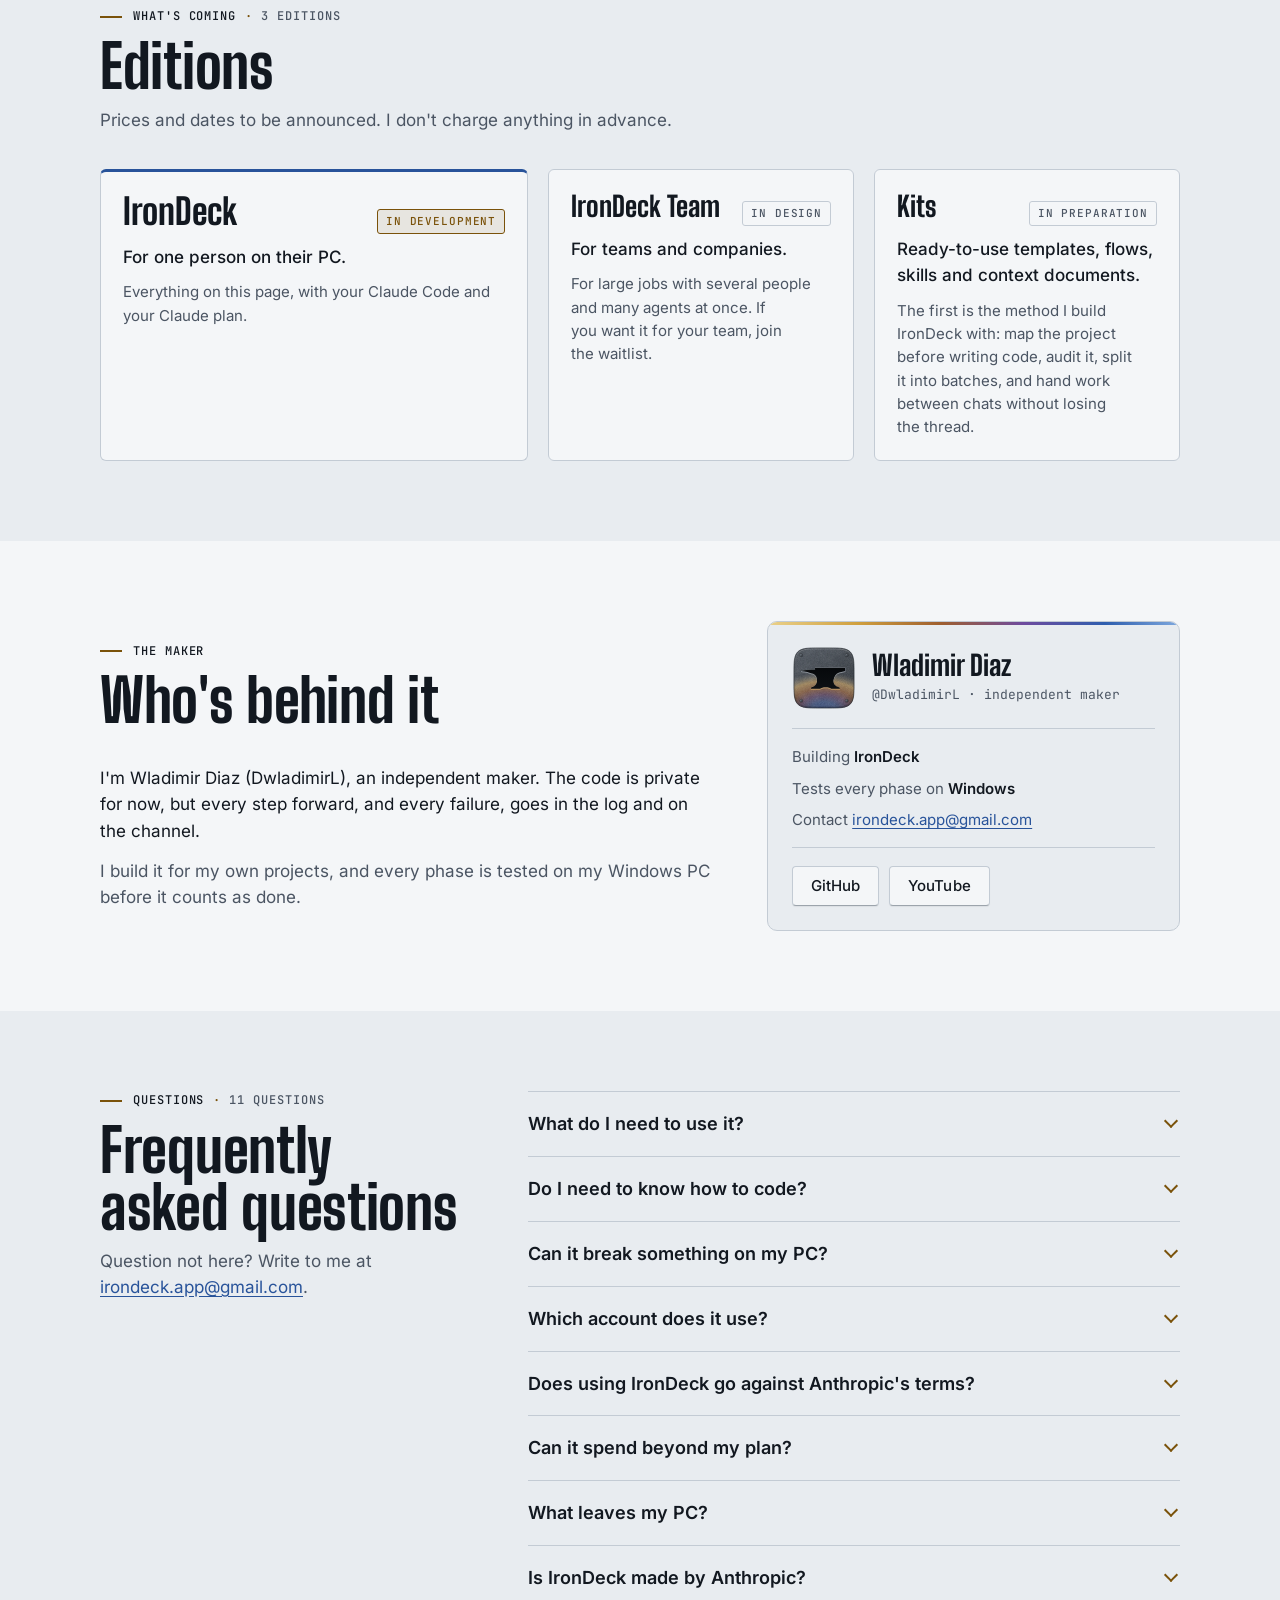
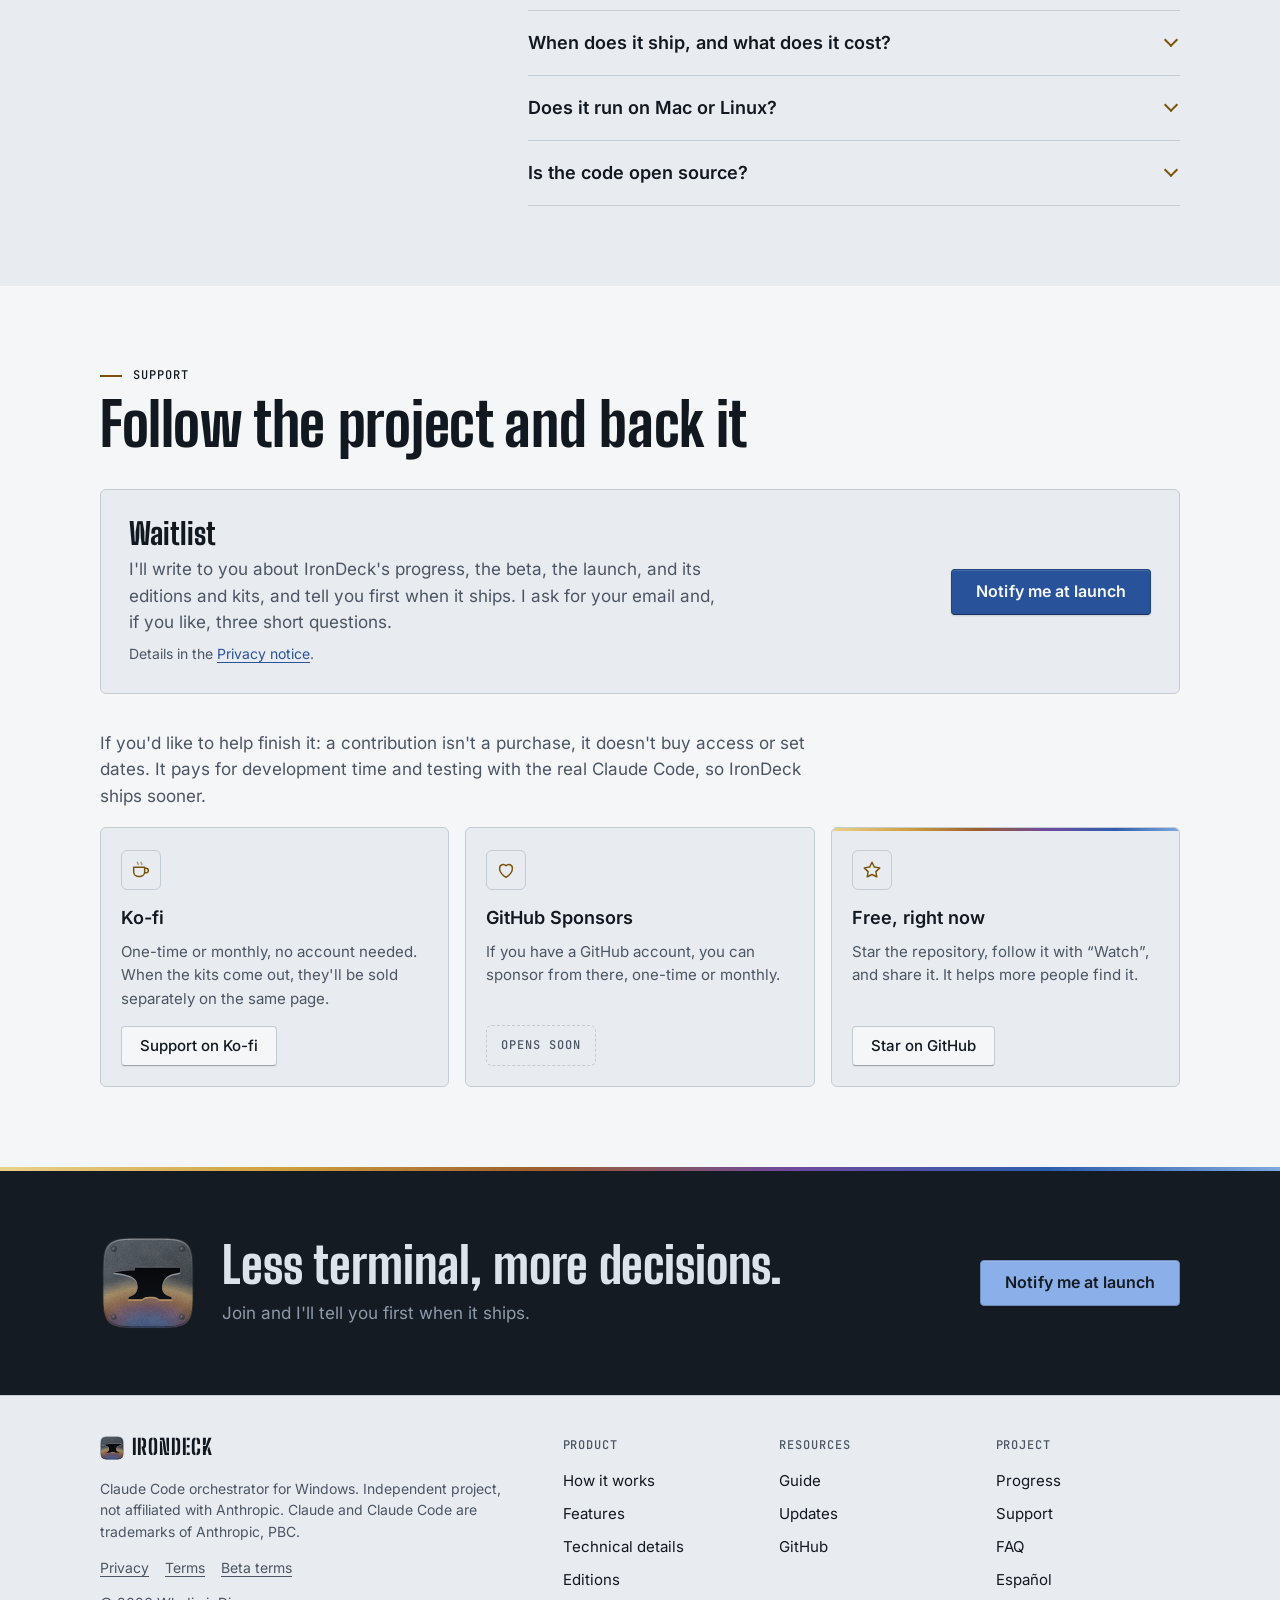
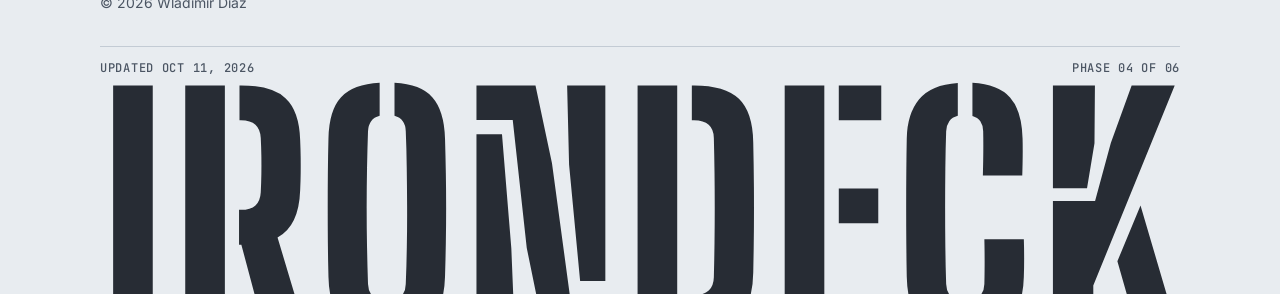
==== commit 45004feb: "Enlace al canal de YouTube Co-Authored-By: Claude Sonnet 5.5 <noreply@anthropic.com>" ====
--- a/en/index.html
+++ b/en/index.html
@@ -1688,7 +1688,7 @@
           <p class="label">The maker</p>
           <h2>Who's behind it</h2>
         </div>
-        <p>I'm Wladimir Diaz (DwladimirL), an independent maker. The code is private for now, but every step forward, and every failure, goes in the log.</p>
+        <p>I'm Wladimir Diaz (DwladimirL), an independent maker. The code is private for now, but every step forward, and every failure, goes in the log<span> and on the channel</span>.</p>
         <p>I build it for my own projects, and every phase is tested on my Windows PC before it counts as done.</p>
       </div>
       <div class="perfil">
@@ -1706,6 +1706,7 @@
         </ul>
         <div class="perfil-enlaces">
           <a class="btn" href="https://github.com/DwladimirL" target="_blank" rel="noopener">GitHub</a>
+          <a class="btn" href="https://www.youtube.com/channel/UCVh2hTyZlvqkIt684Cd5yrw" target="_blank" rel="noopener">YouTube</a>
 
         </div>
       </div>
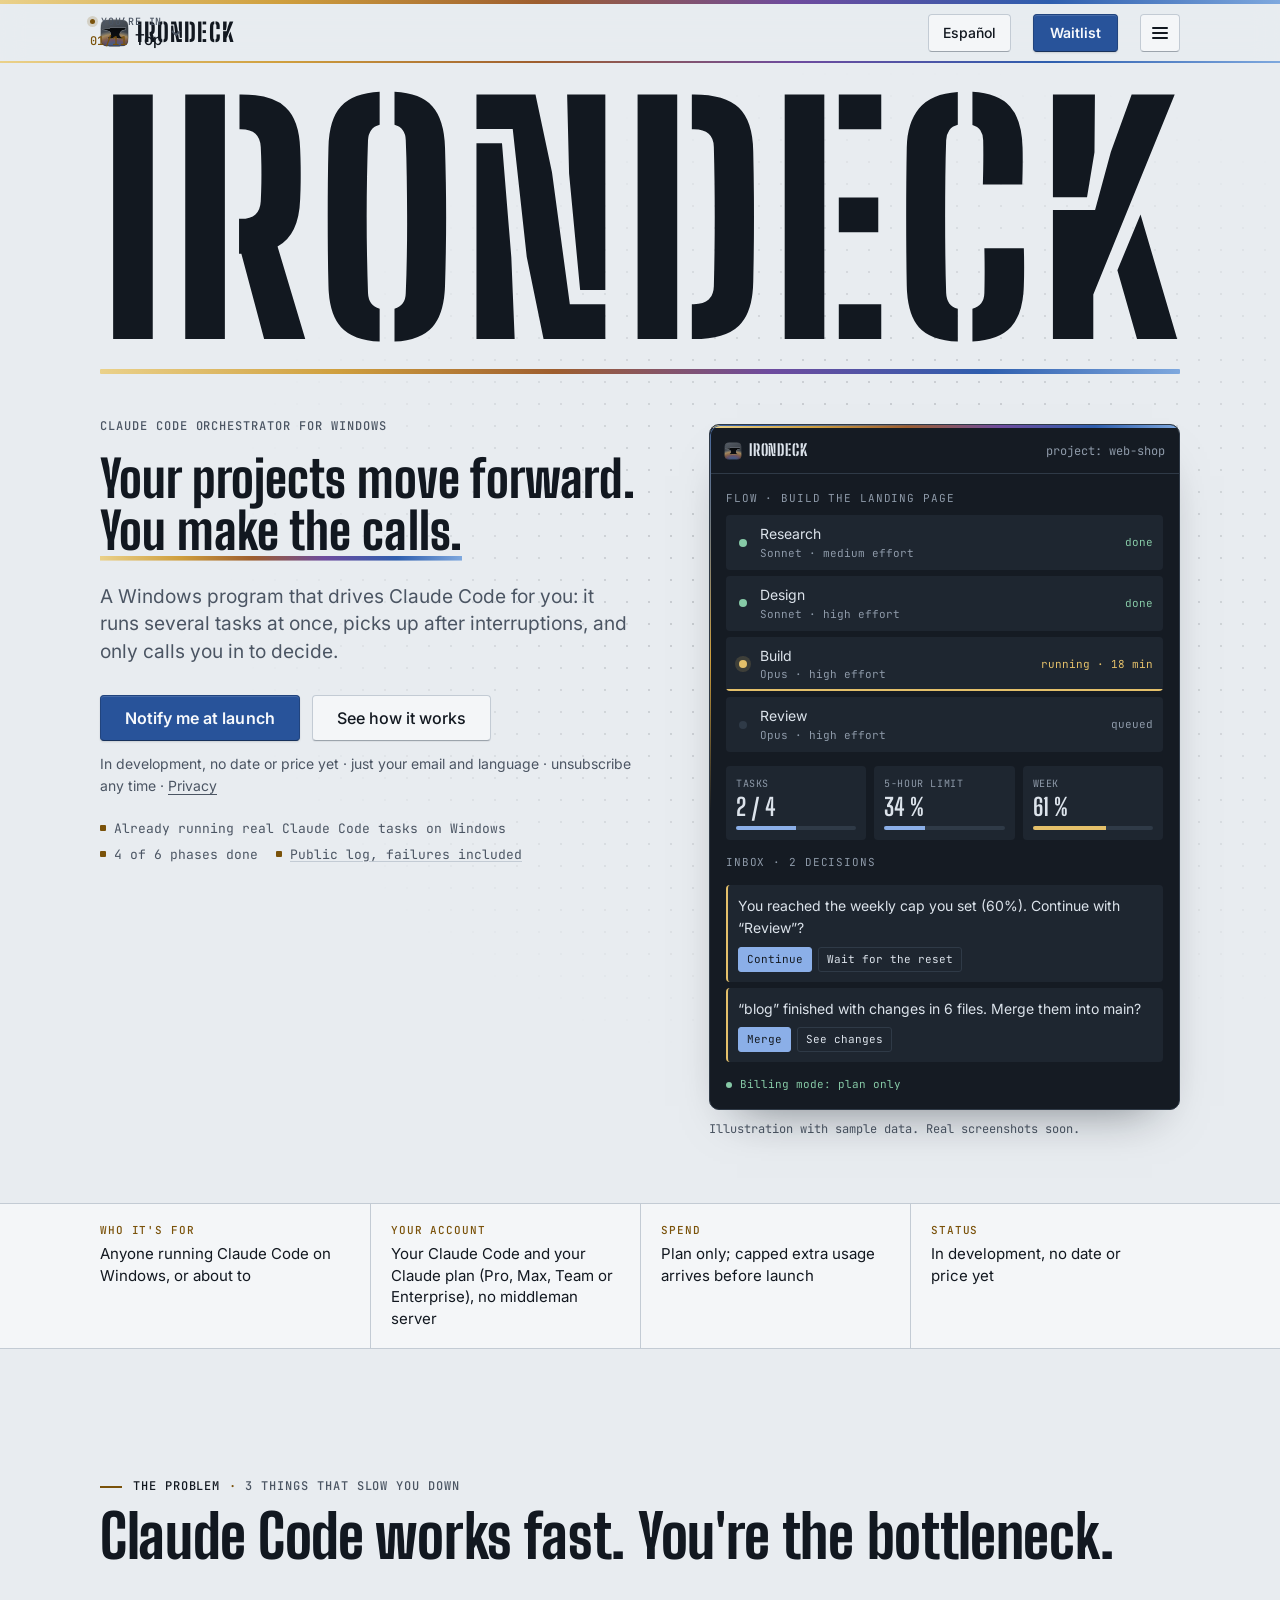
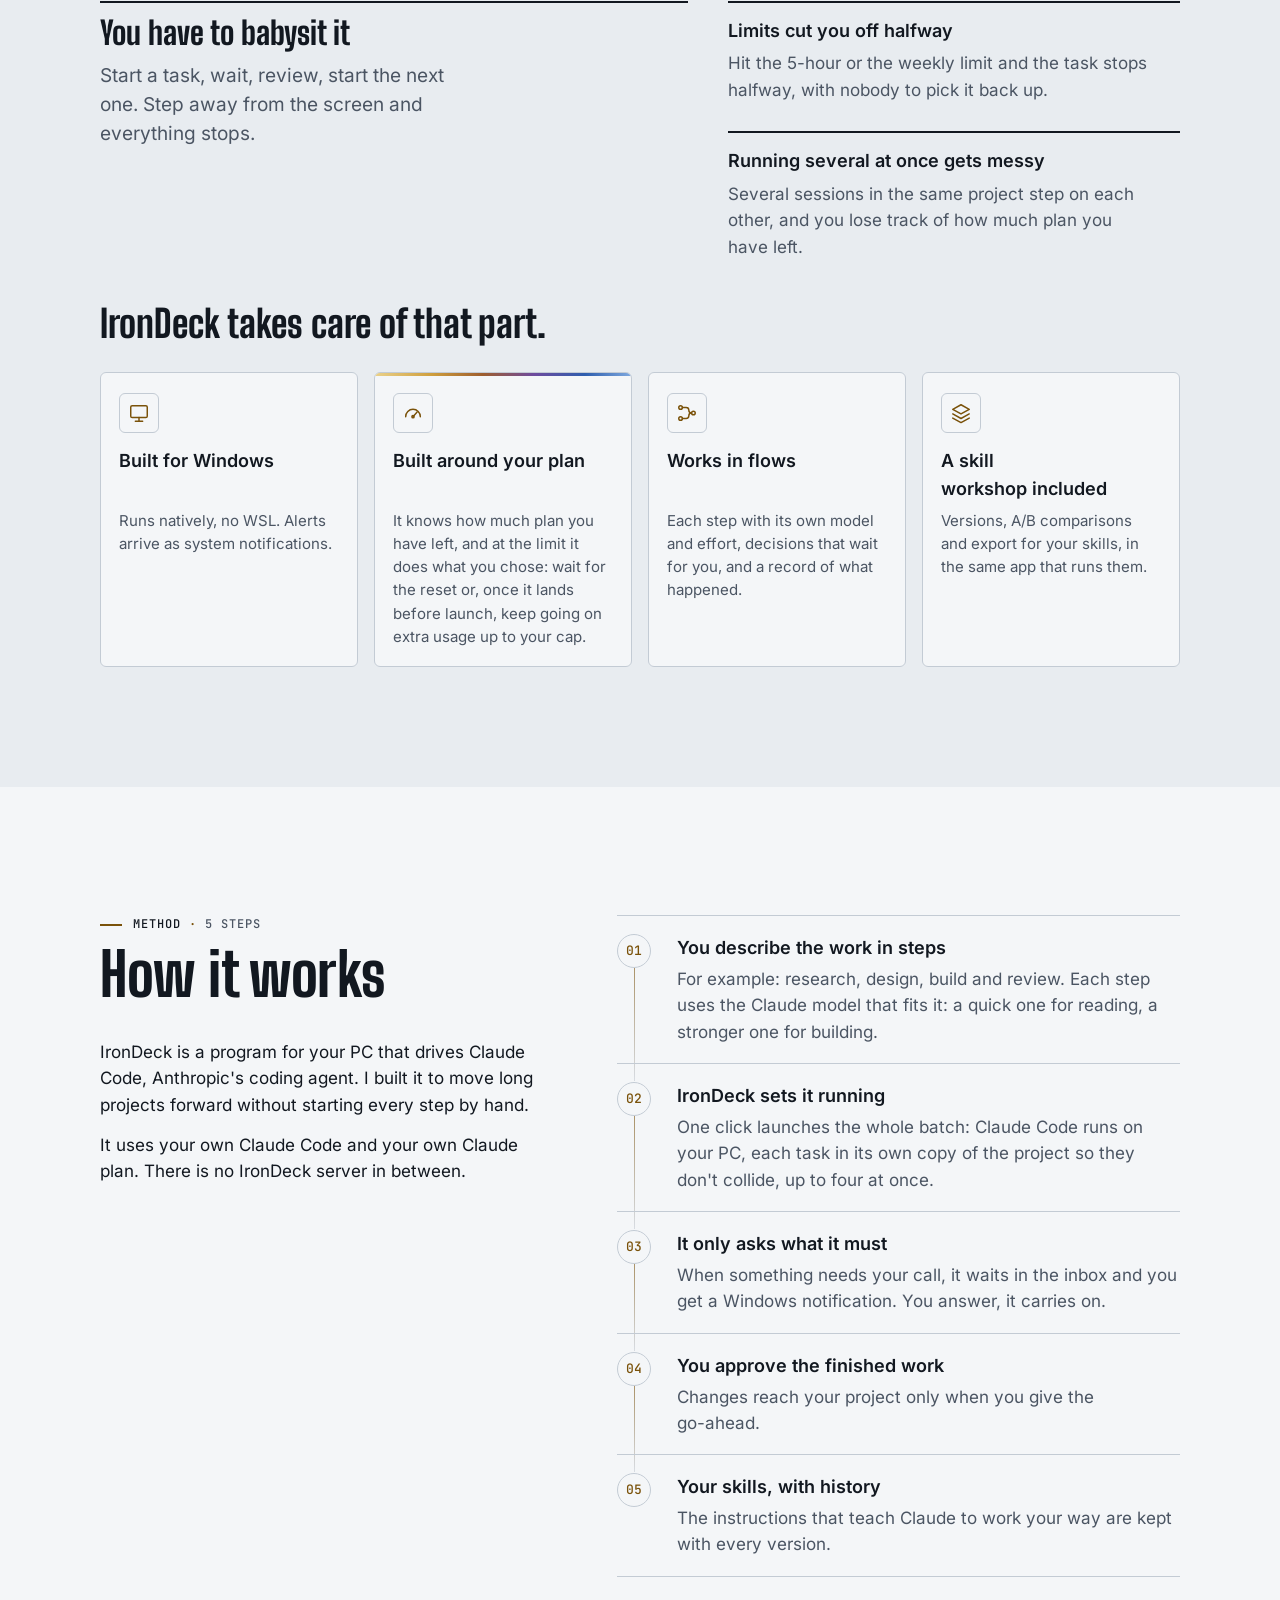
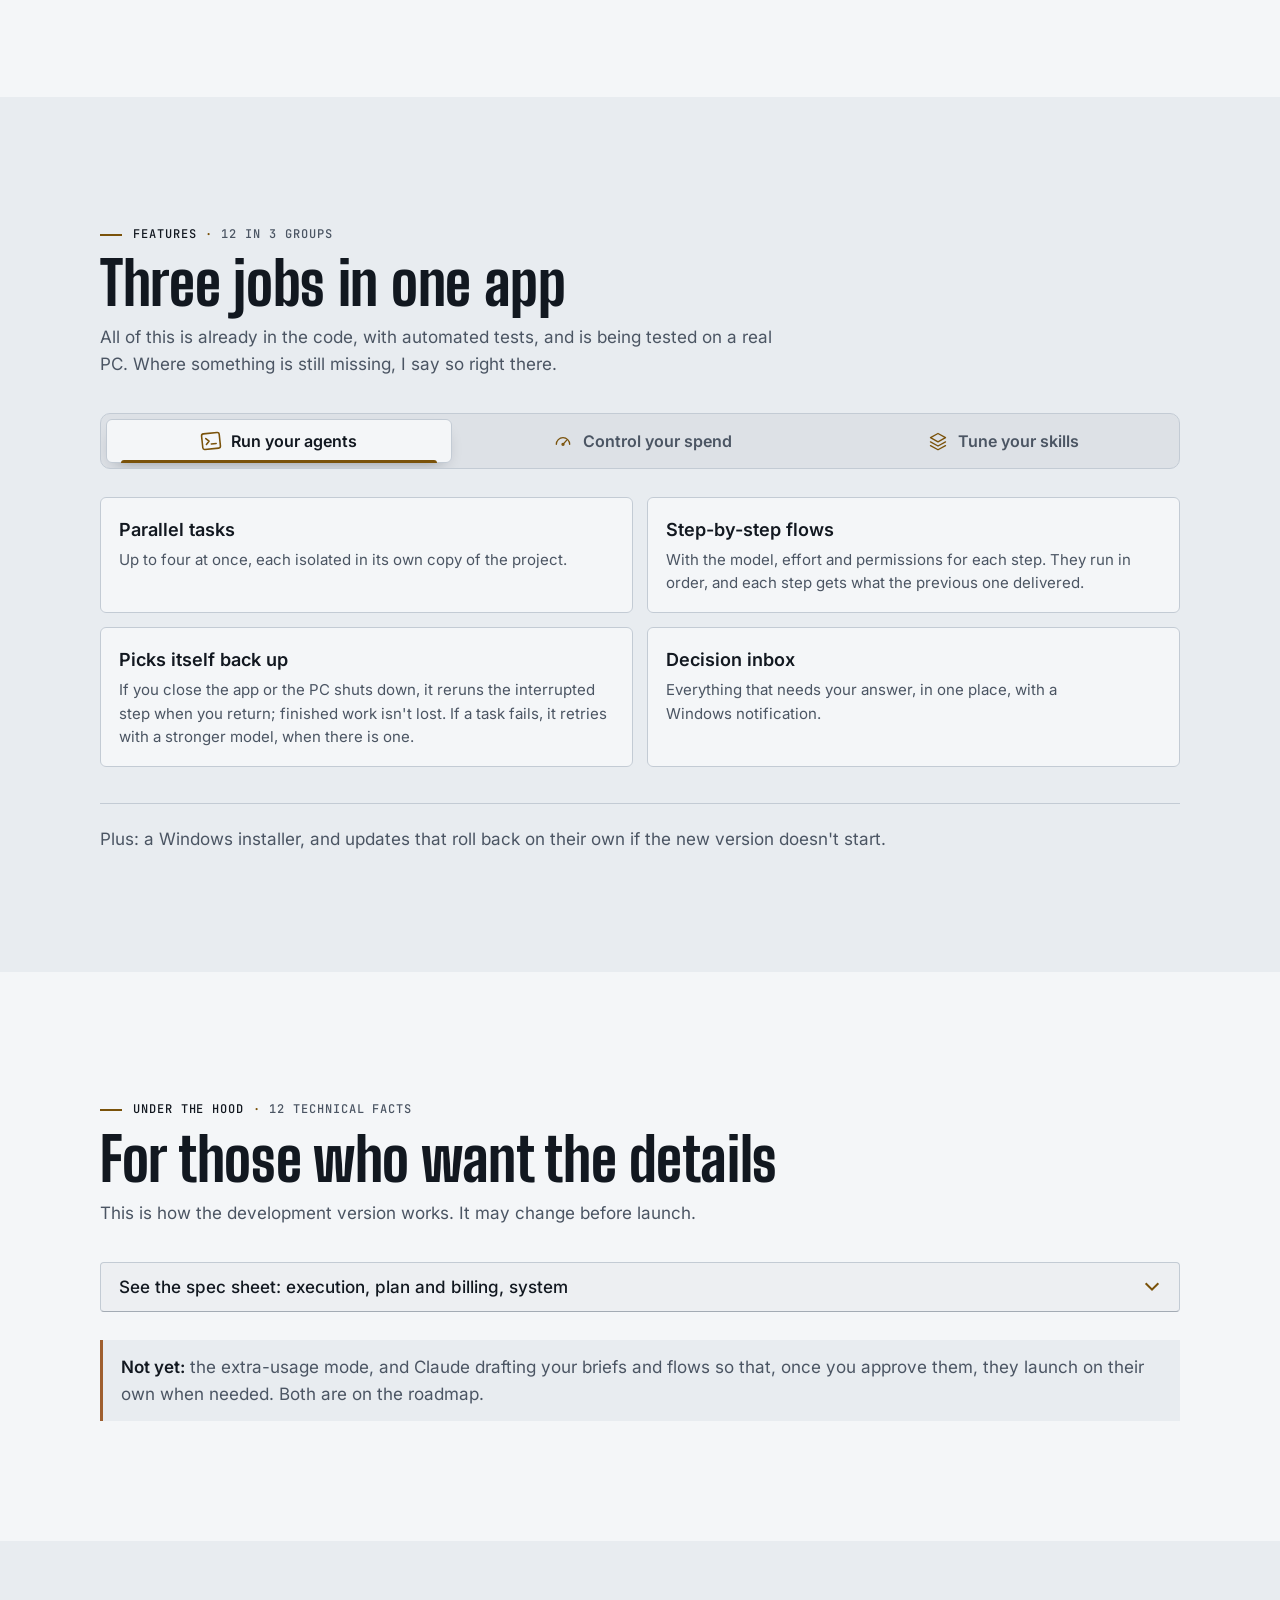
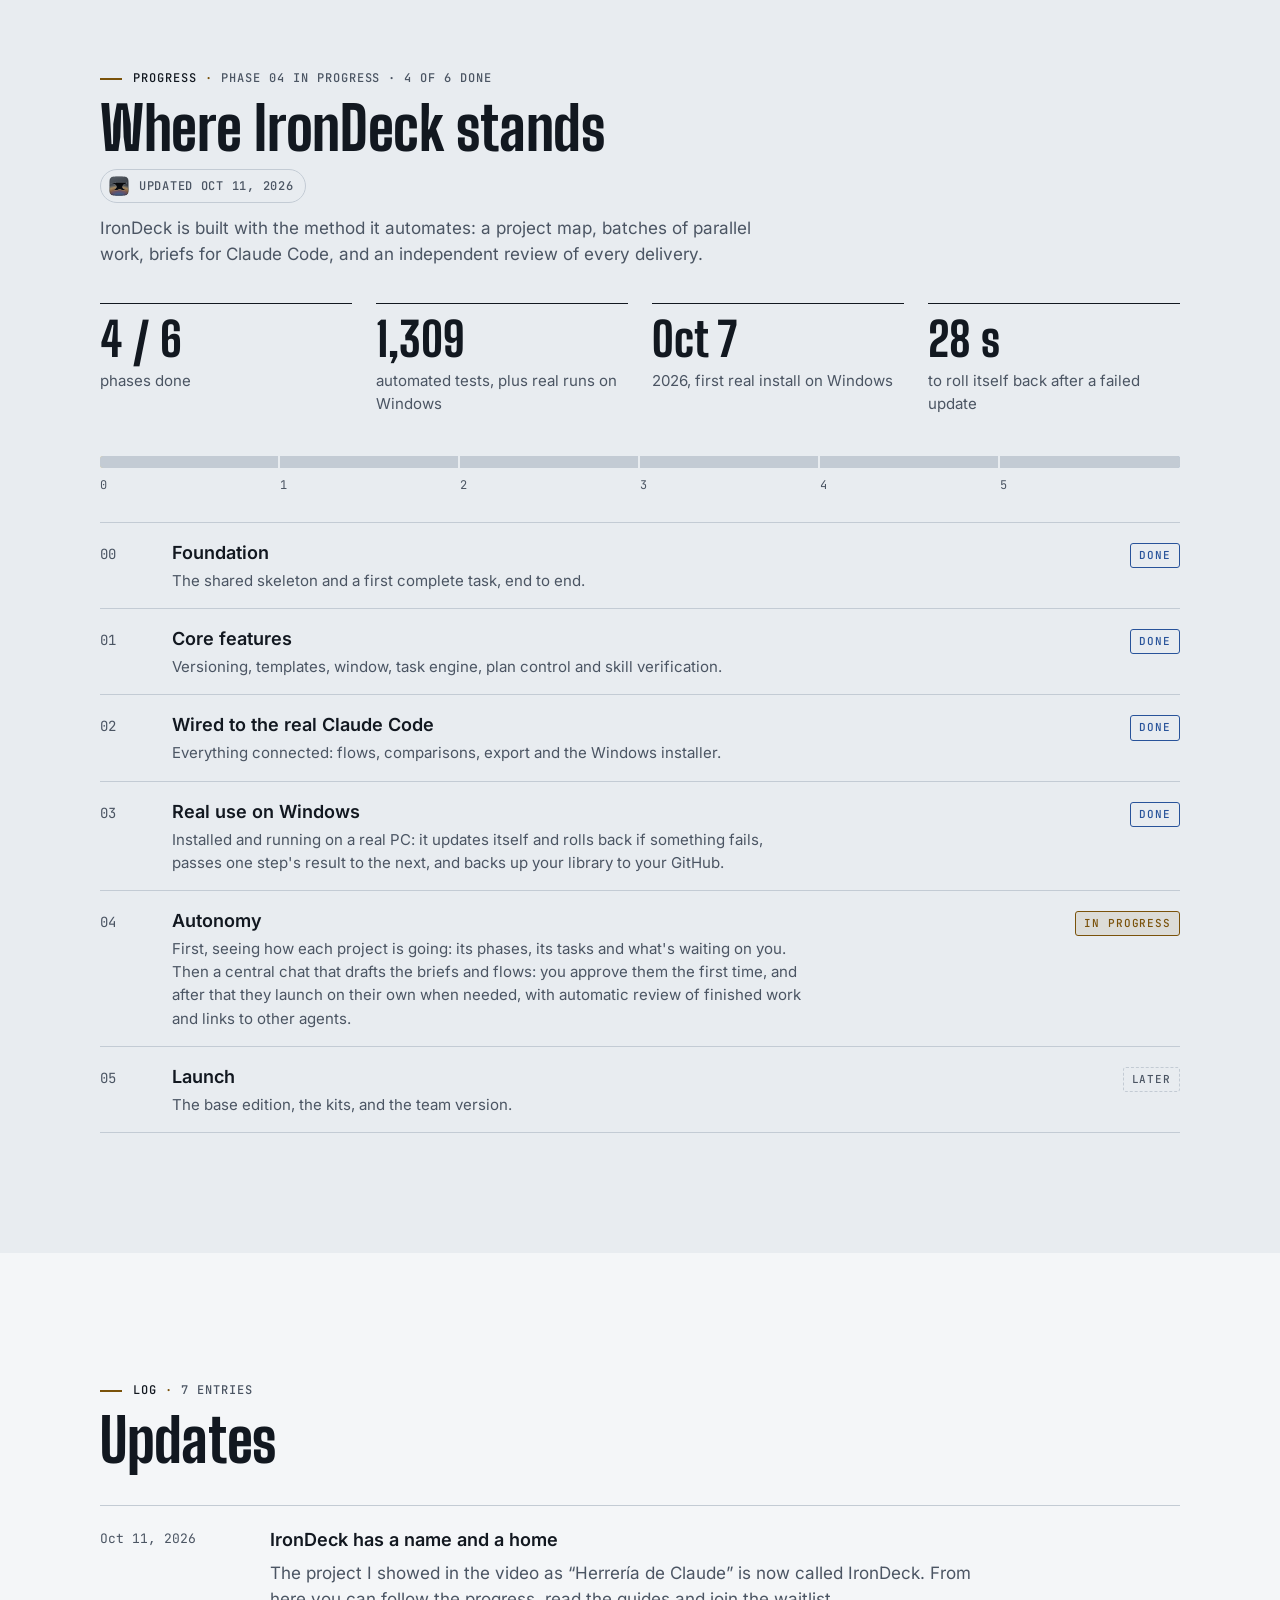
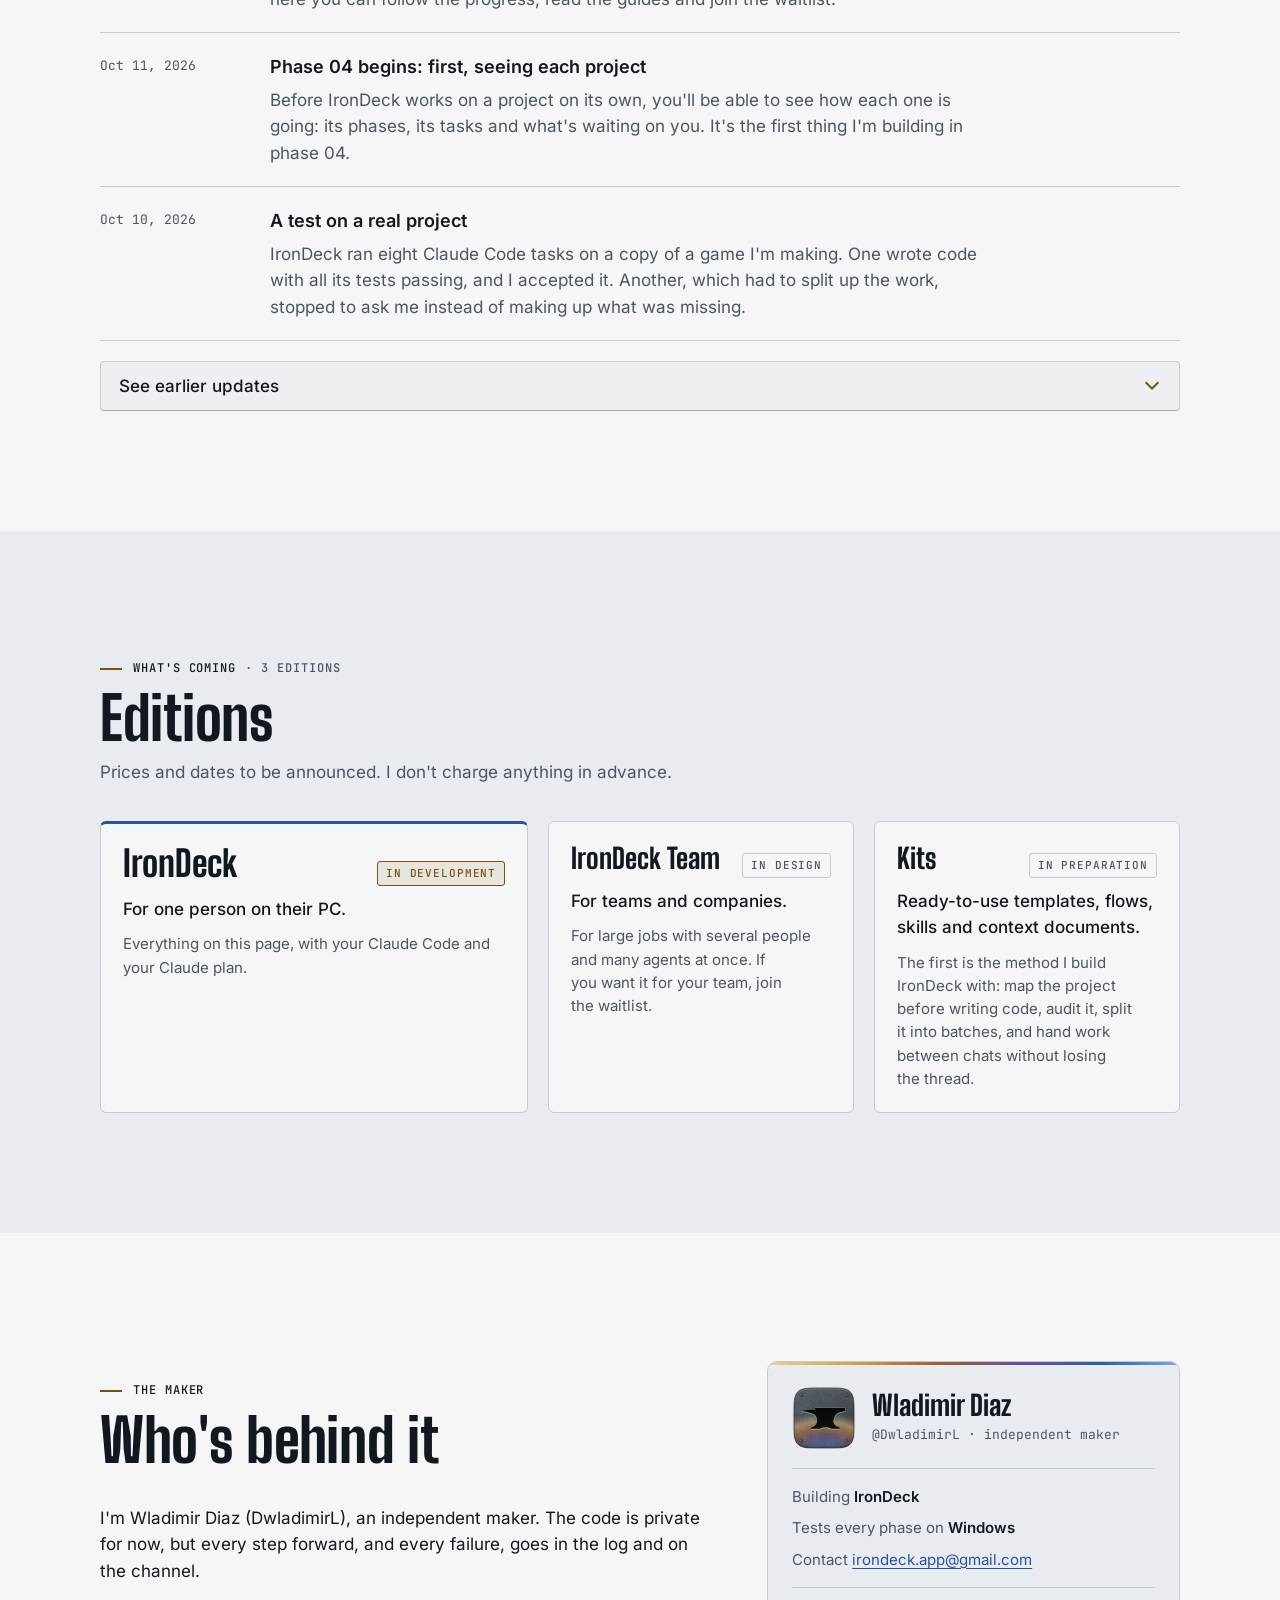
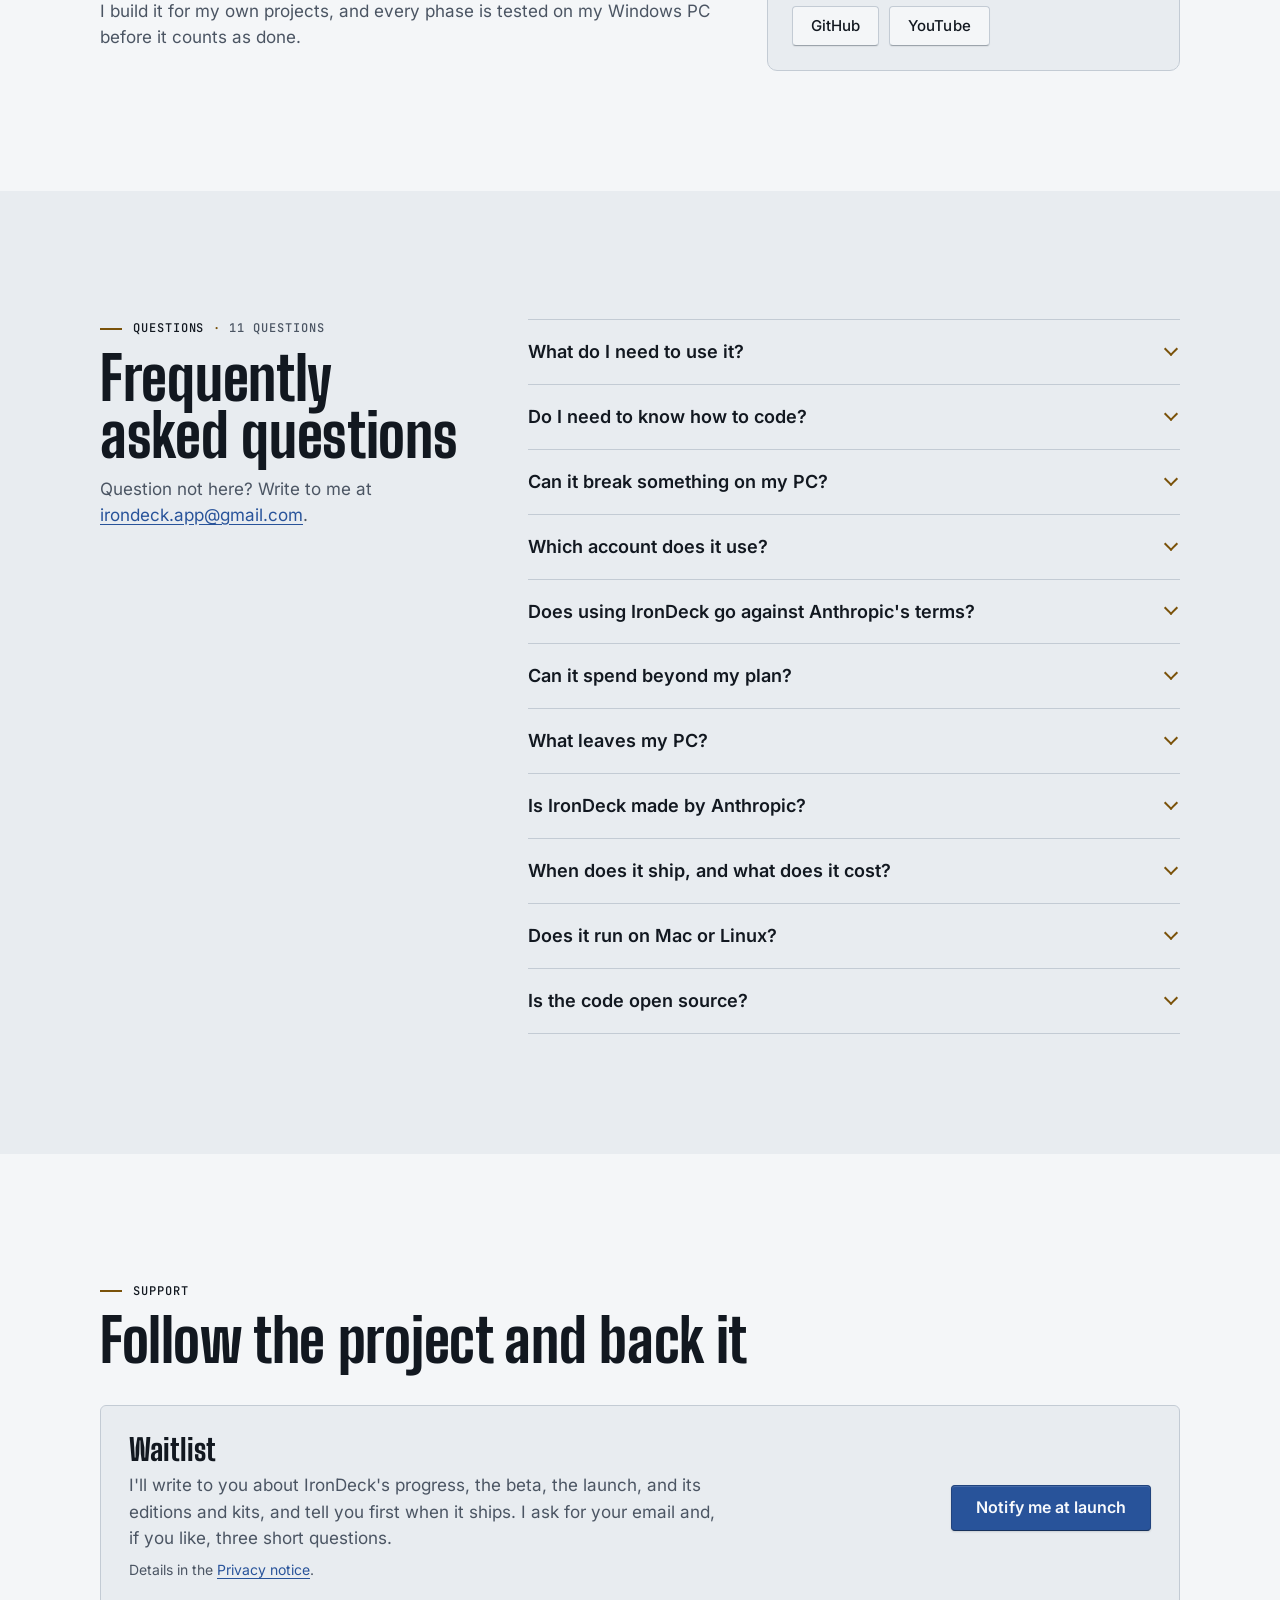
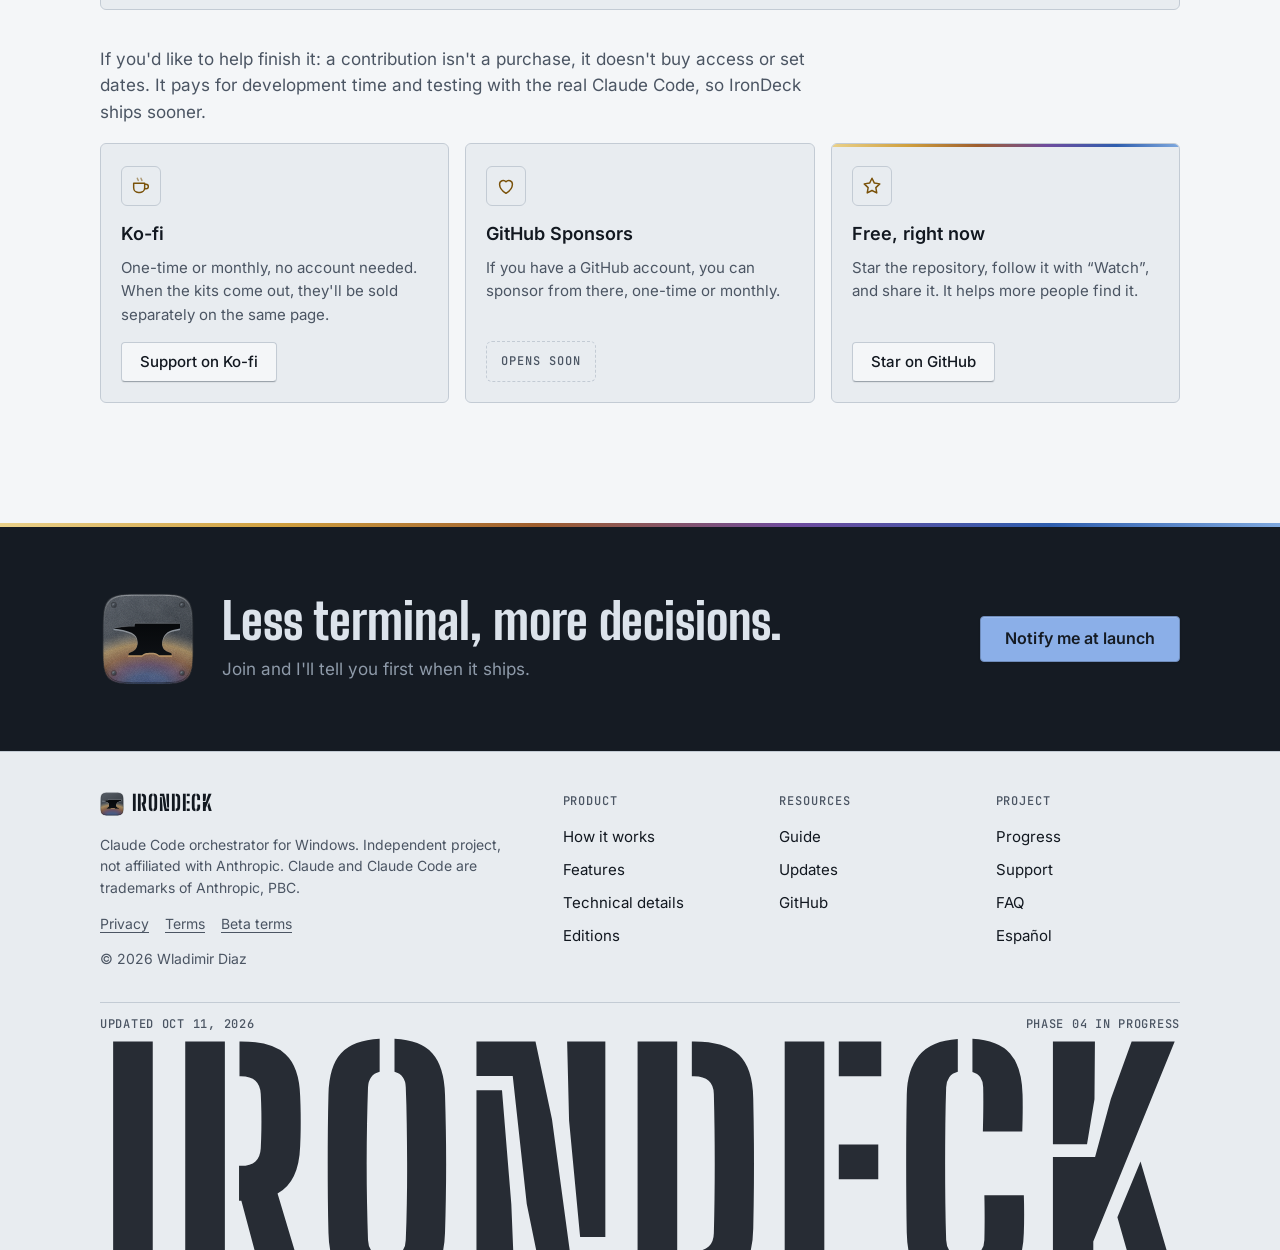
==== commit ac4371f8: "Capitulos en el telefono, mas aire entre secciones, botones con la esquina de la chapa y textos de a" ====
--- a/en/index.html
+++ b/en/index.html
@@ -74,6 +74,9 @@
 
   --frame: 1120px;
   --r: 6px;
+  --r-chapa: 10px;
+  --aire-seccion: 128px 120px;
+  --aire-seccion-tel: 104px 96px;
   color-scheme: light;
 }
 @media (prefers-color-scheme: dark) {
@@ -398,7 +401,7 @@
 }
 
 /* Sections */
-.section { --surface: var(--bg); padding-block: 80px; }
+.section { --surface: var(--bg); padding-block: var(--aire-seccion); }
 .section.alt { --surface: var(--bg-raised); background: var(--bg-raised); }
 .section:not(.alt) + .section:not(.alt) { border-top: 1px solid var(--line); }
 .section-head { display: grid; gap: 12px; margin-block-end: 36px; }
@@ -1178,8 +1181,8 @@
     transform-origin: left;
     animation: llena 1.4s var(--ease) 0.5s both;
   }
-  .step[data-s="run"] .dot { animation: brillo 2.4s ease-in-out 3; }
-  .deck-shell::after { opacity: 1; animation: giro 7s linear 3; }
+  .step[data-s="run"] .dot { animation: brillo 2.4s ease-in-out 2; }
+  .deck-shell::after { opacity: 1; animation: giro 4.5s linear 1; }
   @keyframes giro { to { --giro: 360deg; } }
   .menu-ico::before, .menu-ico::after { transition: transform var(--dur-fast) var(--ease), top var(--dur-fast) var(--ease); }
   @keyframes llena { from { transform: scaleX(0); } }
@@ -1225,10 +1228,11 @@
 }
 
 /* Section compass: on phones and tablets, from the second section on, the header shows where you are; tapping it drops the section list out of the header itself */
-.mark-texto { display: inline-block; overflow: hidden; max-width: 8em; transition: max-width 0.45s var(--ease), opacity 0.25s var(--ease); }
+.mark-texto { transition: opacity 0.25s var(--ease); }
 .brujula { display: inline-flex; }
 .desplegable { display: block; }
-.top.con-brujula .mark-texto { max-width: 0; opacity: 0; }
+.top.con-brujula .mark-texto { position: absolute; opacity: 0; pointer-events: none; }
+.top:not(.con-brujula) .brujula { position: absolute; }
 .top.con-brujula .mark { gap: 0; }
 .top.con-brujula .top-inner { gap: 12px; }
 .brujula {
@@ -1249,8 +1253,8 @@
 .brujula-rot::before { content: ""; flex: none; width: 5px; height: 5px; border-radius: 50%; background: var(--straw); box-shadow: 0 0 0 3px color-mix(in srgb, var(--straw) 18%, transparent); }
 .brujula-linea { display: flex; align-items: baseline; gap: 8px; min-width: 0; }
 .brujula-num { flex: none; font: 500 0.75rem/1 var(--f-mono); letter-spacing: 0.04em; color: var(--straw); font-variant-numeric: tabular-nums; }
-.brujula-nombre { position: relative; display: inline-grid; overflow: hidden; height: 1.25em; min-width: 0; font: 500 0.9375rem/1 var(--f-body); }
-.brujula-nombre > span { grid-area: 1 / 1; line-height: 1.25em; white-space: nowrap; overflow: hidden; text-overflow: ellipsis; transition: transform 0.4s var(--ease), opacity 0.3s var(--ease); }
+.brujula-nombre { position: relative; display: inline-grid; overflow: hidden; height: 1lh; min-width: 0; font: 500 0.9375rem/1.25 var(--f-body); }
+.brujula-nombre > span { grid-area: 1 / 1; line-height: inherit; white-space: nowrap; overflow: hidden; text-overflow: ellipsis; transition: transform 0.4s var(--ease), opacity 0.3s var(--ease); }
 .brujula-nombre > span.sale { transform: translateY(-100%); opacity: 0; }
 .brujula-nombre > span.entra { transform: translateY(100%); opacity: 0; }
 .brujula svg { flex: none; width: 12px; height: 12px; fill: none; stroke: var(--ink-2); stroke-width: 1.8; stroke-linecap: round; stroke-linejoin: round; transition: transform var(--dur-fast) var(--ease); }
@@ -1304,34 +1308,83 @@
   .mark-texto, .brujula, .brujula-nombre > span, .desplegable-fondo, .desplegable-panel, .desplegable li { transition: none !important; }
 }
 
-/* Phone layout: a little smaller type and boxes, a little more air between sections */
+/* Phone layout, chapters: each section opens with air, a hairline and its number (the same one the compass shows); item headings
+   take the display face so the page reads in clear levels; buttons are a little narrower, centred, with the logo plate's corner */
 @media (max-width: 600px) {
   body { font-size: 1rem; line-height: 1.6; }
-  .section { padding-block: 72px; }
-  .section-head { gap: 10px; margin-block-end: 28px; }
-  .section h2 { font-size: 2.125rem; line-height: 0.98; }
+  main { counter-reset: capitulo 1; }
+  .section { counter-increment: capitulo; padding-block: var(--aire-seccion-tel); border-top: 1px solid var(--line); }
+  .section-head { gap: 12px; margin-block-end: 44px; }
+  .section-head::before {
+    content: counter(capitulo, decimal-leading-zero);
+    content: counter(capitulo, decimal-leading-zero) / "";
+    justify-self: end;
+    margin-block-end: -4px;
+    font: 800 5.5rem/0.78 var(--f-display);
+    letter-spacing: -0.01em;
+    color: var(--line);
+    font-variant-numeric: tabular-nums;
+  }
+  .section h2 { font-size: 2.625rem; line-height: 0.92; }
+  .section-head p:not(.label) { font-size: 0.9375rem; }
+  .section-head .label { text-wrap: balance; }
   .hero-editorial h1 { font-size: 2.25rem; }
   .lede { font-size: 1rem; }
-  .pains { gap: 26px; }
-  .pains li:first-child h3 { font-size: 1.75rem; }
+  .ctas { flex-direction: column; align-items: center; gap: 12px; margin-block-start: 40px; }
+  .ctas .btn { flex: none; width: min(90%, 20rem); }
+  .cta-nota { width: min(90%, 20rem); margin-inline: auto; font-size: 0.8125rem; line-height: 1.5; text-align: center; text-wrap: balance; }
+  .btn, .lang-link, .menu > summary, .plegable > summary, .menu-copiar { border-radius: var(--r-chapa); }
+  .pains { gap: 40px; }
+  .pains li:first-child h3 { font-size: 2.125rem; }
   .pains li:first-child p { font-size: 1.0625rem; }
-  .pains h3, .process h3, .feat h4, .diff h3, .phase h3, .news h3, .way h3, .faq h3 { font-size: 1.0625rem; }
+  .pains h3, .process h3, .diff h3, .feat h4, .way h3, .phase h3 { font-family: var(--f-display); font-weight: 800; font-size: 1.5rem; line-height: 1; }
+  .pains h3 { margin-block-end: 10px; }
+  .process h3, .diff h3, .feat h4, .phase h3 { margin-block-end: 6px; }
+  .news h3, .faq h3 { font-size: 1.0625rem; }
   .pains p, .process p, .news p, .faq p, .about > div:first-child > p { font-size: 0.9375rem; }
   .diff p, .feat p, .way p, .phase p, .spec dd, .stat > span, .edition p:last-child { font-size: 0.875rem; }
-  .answer { margin-block-start: 36px; font-size: 1.625rem; }
-  .process li { padding-block: 16px; }
-  .diffs, .con-pestanas .feats, .ways, .editions { gap: 12px; }
-  .stats { gap: 22px 16px; margin-block-end: 32px; }
-  .stat strong { font-size: 2rem; }
-  .phase { padding-block: 14px; }
-  .news li { padding-block: 18px; }
-  .edition { padding: 18px; }
-  .edition h3 { font-size: 1.5rem; }
-  .edition-main h3 { font-size: 1.875rem; }
-  .join h3 { font-size: 1.625rem; }
-  .way { padding: 18px 16px 16px; }
-  .faq summary { padding-block: 16px; }
-}
+  .answer { margin-block-start: 56px; font-size: 2rem; line-height: 1; }
+  .process li { padding-block: 24px; }
+  .diffs, .con-pestanas .feats, .ways, .editions { gap: 14px; }
+  .stats { gap: 32px 16px; margin-block-end: 44px; }
+  .stat strong { font-size: 2.75rem; }
+  .phase { padding-block: 20px; }
+  .news li { padding-block: 24px; }
+  .edition { padding: 20px 18px; }
+  .edition h3 { font-size: 1.625rem; }
+  .edition-main h3 { font-size: 2rem; }
+  .join h3 { font-size: 1.875rem; }
+  .join .btn { margin-block-start: 12px; justify-self: center; width: min(90%, 20rem); }
+  .way { padding: 20px 16px 18px; }
+  .way .btn, .way .soon { margin-block-start: 16px; }
+  .faq summary { padding-block: 18px; }
+  .final-inner { row-gap: 32px; }
+  .final .btn { justify-self: center; width: min(90%, 20rem); }
+  .final-copy { display: grid; grid-template-columns: 68px minmax(0, 1fr); align-items: center; gap: 0 16px; }
+  .final-copy > div { display: contents; }
+  .final p { grid-column: 1 / -1; margin-block-start: 18px; font-size: 0.9375rem; }
+}
+
+/* Support cards stacked in one column: the icon sits beside the title and text */
+@media (max-width: 860px) {
+  .way { grid-template-columns: 40px minmax(0, 1fr); grid-template-rows: none; column-gap: 16px; row-gap: 6px; align-items: start; }
+  .way > * { grid-column: 2; }
+  .way .diff-ico { grid-column: 1; grid-row: 1 / span 2; margin: 0; }
+}
+
+/* Links card (☰): stronger contrast inside the invitation card — the links sit on their own ground, lines and small text darker */
+.menu-panel { --carta-suave: color-mix(in srgb, var(--ink) 80%, var(--carta)); --carta-linea: color-mix(in srgb, var(--ink) 20%, var(--carta)); --carta-fondo: color-mix(in srgb, var(--ink) 5%, var(--carta)); }
+.menu-nota { color: var(--carta-suave); }
+.menu-enlaces { padding: 2px 6px; background: var(--carta-fondo); border: 1px solid var(--carta-linea); border-radius: var(--r); }
+.menu-enlaces li + li { border-top-color: var(--carta-linea); }
+.menu-enlaces a:hover { background: color-mix(in srgb, var(--ink) 9%, var(--carta)); }
+.menu-caja { background: color-mix(in srgb, var(--straw) 12%, var(--carta)); border-color: color-mix(in srgb, var(--straw) 50%, var(--carta)); }
+.menu-txt strong { font-weight: 600; }
+.menu-txt small { color: var(--carta-suave); }
+.menu-fuera { stroke: var(--carta-suave); }
+.menu-copiar { width: 32px; height: 32px; color: var(--ink); background: var(--carta); border-color: var(--carta-linea); border-block-end-color: color-mix(in srgb, var(--ink) 35%, var(--carta)); }
+.menu-contacto a { padding-inline-end: 4px; }
+@media (max-width: 359px) { .menu-panel { padding-inline: 14px; } .menu-enlaces { padding-inline: 4px; } }
 
 </style>
 <script type="application/ld+json">{"@context":"https://schema.org","@graph":[{"@type":"WebSite","@id":"https://dwladimirl.github.io/irondeck/#sitio","url":"https://dwladimirl.github.io/irondeck/","name":"IronDeck","inLanguage":["es","en"],"image":"https://dwladimirl.github.io/irondeck/marca/png/irondeck-512.png"},{"@type":"SoftwareApplication","name":"IronDeck","url":"https://dwladimirl.github.io/irondeck/en/","inLanguage":"en","applicationCategory":"DeveloperApplication","operatingSystem":"Windows","description":"Run several Claude Code tasks at once with your own account, and keep your plan limits and extra spend under control. A Windows desktop app in development.","image":"https://dwladimirl.github.io/irondeck/marca/png/irondeck-512.png","author":{"@type":"Person","name":"Wladimir Diaz","alternateName":"DwladimirL","url":"https://github.com/DwladimirL","sameAs":["https://github.com/DwladimirL"]},"sameAs":["https://github.com/DwladimirL/irondeck"]},{"@type":"FAQPage","inLanguage":"en","mainEntity":[{"@type":"Question","name":"What do I need to use it?","acceptedAnswer":{"@type":"Answer","text":"A Windows PC, Claude Code installed with your account, and a Claude plan that includes it: Pro or Max, or a Team or Enterprise plan. Also Git and Node.js. The final list ships with the first release."}},{"@type":"Question","name":"Do I need to know how to code?","acceptedAnswer":{"@type":"Answer","text":"Not to use it: you describe the work and approve the result. It does help when reviewing what it delivers, just as with Claude Code on its own."}},{"@type":"Question","name":"Can it break something on my PC?","acceptedAnswer":{"@type":"Answer","text":"Each task works in a copy of your project and can only use the tools its step allows. Its changes reach your project when you approve them, but commands you allow, such as publishing or installing packages, act outside that copy. It's a version in development: use it with Git and backups."}},{"@type":"Question","name":"Which account does it use?","acceptedAnswer":{"@type":"Answer","text":"Yours. IronDeck runs your own Claude Code installation on your PC. It doesn't ask you to sign in, doesn't store your password, and doesn't route your session through any server. What it uses comes out of your plan and, only if you turn it on, your account's extra usage."}},{"@type":"Question","name":"Does using IronDeck go against Anthropic's terms?","acceptedAnswer":{"@type":"Answer","text":"IronDeck doesn't change how you use Claude Code: it runs your own official installation, with your account, on your PC. It doesn't share accounts, doesn't resell access, and respects your plan's limits: when it hits one, it pauses. Your Claude plan's terms still apply as always; check them if you have questions about your case."}},{"@type":"Question","name":"Can it spend beyond my plan?","acceptedAnswer":{"@type":"Answer","text":"Only if extra usage is turned on in your Anthropic account; without it, it can't. If it is on, IronDeck stops a task by default as soon as Claude Code reports extra usage, and what was used up to that point is billed. If you'd rather it not stop, you'll be able to turn on your account's extra usage with a spending cap; that mode arrives before launch. You also decide how much of your week IronDeck uses."}},{"@type":"Question","name":"What leaves my PC?","acceptedAnswer":{"@type":"Answer","text":"IronDeck has no server on the internet: its server runs only on your PC. What leaves is what Claude Code sends to Anthropic while working, checks to GitHub for updates, whatever your tasks do with the permissions you grant them, and the backup of your library to your own GitHub account. None of it goes through me."}},{"@type":"Question","name":"Is IronDeck made by Anthropic?","acceptedAnswer":{"@type":"Answer","text":"No. It's an independent project that works with Claude Code. Anthropic doesn't sponsor or endorse it."}},{"@type":"Question","name":"When does it ship, and what does it cost?","acceptedAnswer":{"@type":"Answer","text":"There's no date or price yet. I don't charge anything in advance, and the waitlist hears first."}},{"@type":"Question","name":"Does it run on Mac or Linux?","acceptedAnswer":{"@type":"Answer","text":"For now, Windows only."}},{"@type":"Question","name":"Is the code open source?","acceptedAnswer":{"@type":"Answer","text":"It's private for now. This site and its repository show the progress, the guides and the updates."}}]}]}</script>
@@ -1417,7 +1470,7 @@
 
           <a class="btn btn-lg" href="#como">See how it works</a>
         </div>
-        <p class="cta-nota">Just your email and language · unsubscribe any time · <a href="privacy.html">Privacy</a></p>
+        <p class="cta-nota">In development, no date or price yet · just your email and language · unsubscribe any time · <a href="privacy.html">Privacy</a></p>
         <ul class="proof">
           <li>Already running real Claude Code tasks on Windows</li>
           <li>4 of 6 phases done</li>
@@ -1507,7 +1560,7 @@
       </div>
       <ol class="process">
         <li><div><h3>You describe the work in steps</h3><p>For example: research, design, build and review. Each step uses the Claude model that fits it: a quick one for reading, a stronger one for building.</p></div></li>
-        <li><div><h3>IronDeck sets it running</h3><p>It runs Claude Code on your PC, each task in its own copy of the project so they don't collide, up to four at once.</p></div></li>
+        <li><div><h3>IronDeck sets it running</h3><p>One click launches the whole batch: Claude Code runs on your PC, each task in its own copy of the project so they don't collide, up to four at once.</p></div></li>
         <li><div><h3>It only asks what it must</h3><p>When something needs your call, it waits in the inbox and you get a Windows notification. You answer, it carries on.</p></div></li>
         <li><div><h3>You approve the finished work</h3><p>Changes reach your project only when you give the go-ahead.</p></div></li>
         <li><div><h3>Your skills, with history</h3><p>The instructions that teach Claude to work your way are kept with every version.</p></div></li>
@@ -1592,14 +1645,14 @@
         </dl></div>
       </div>
       </details>
-      <p class="not-yet"><strong>Not yet:</strong> the extra-usage mode and the autonomous layer. Both are on the roadmap.</p>
+      <p class="not-yet"><strong>Not yet:</strong> the extra-usage mode, and Claude drafting your briefs and flows so that, once you approve them, they launch on their own when needed. Both are on the roadmap.</p>
     </div>
   </section>
 
   <section class="section" id="avance">
     <div class="frame">
       <div class="section-head">
-        <p class="label">Progress<span class="dato">phase 04 of 06</span></p>
+        <p class="label">Progress<span class="dato">phase 04 in progress · 4 of 6 done</span></p>
         <h2>Where IronDeck stands</h2>
         <p class="sello"><img src="../marca/irondeck-icono-simple.svg" alt="" width="20" height="20"><span>Updated Oct 11, 2026</span></p>
         <p>IronDeck is built with the method it automates: a project map, batches of parallel work, briefs for Claude Code, and an independent review of every delivery.</p>
@@ -1625,7 +1678,7 @@
         <li class="phase"><span class="num">01</span><div><h3>Core features</h3><p>Versioning, templates, window, task engine, plan control and skill verification.</p></div><span class="pill" data-st="done">Done</span></li>
         <li class="phase"><span class="num">02</span><div><h3>Wired to the real Claude Code</h3><p>Everything connected: flows, comparisons, export and the Windows installer.</p></div><span class="pill" data-st="done">Done</span></li>
         <li class="phase"><span class="num">03</span><div><h3>Real use on Windows</h3><p>Installed and running on a real PC: it updates itself and rolls back if something fails, passes one step's result to the next, and backs up your library to your GitHub.</p></div><span class="pill" data-st="done">Done</span></li>
-        <li class="phase"><span class="num">04</span><div><h3>Autonomy</h3><p>First, seeing how each project is going: its phases, its tasks and what's waiting on you. Then a central chat that hands out the work, automatic review of finished work, and links to other agents.</p></div><span class="pill" data-st="doing">In progress</span></li>
+        <li class="phase"><span class="num">04</span><div><h3>Autonomy</h3><p>First, seeing how each project is going: its phases, its tasks and what's waiting on you. Then a central chat that drafts the briefs and flows: you approve them the first time, and after that they launch on their own when needed, with automatic review of finished work and links to other agents.</p></div><span class="pill" data-st="doing">In progress</span></li>
         <li class="phase"><span class="num">05</span><div><h3>Launch</h3><p>The base edition, the kits, and the team version.</p></div><span class="pill" data-st="later">Later</span></li>
       </ol>
     </div>
@@ -1836,7 +1889,7 @@
       </ul>
     </div>
   </div>
-  <div class="frame foot-sello"><span>Updated Oct 11, 2026</span><span>Phase 04 of 06</span></div>
+  <div class="frame foot-sello"><span>Updated Oct 11, 2026</span><span>Phase 04 in progress</span></div>
   <p class="foot-palabra" aria-hidden="true">IRONDECK</p>
 </footer>
 
@@ -2142,6 +2195,16 @@
     document.querySelectorAll('details').forEach(d => d.addEventListener('toggle', () => setTimeout(rehacer, 60)));
     rehacer();
   }
+
+  /* Links that open another tab say so to screen readers (the label is added here so every new link gets it) */
+  const otraPestana = document.documentElement.lang === 'en' ? ' (opens in a new tab)' : ' (se abre en otra pestaña)';
+  document.querySelectorAll('a[target="_blank"]').forEach(a => {
+    if (a.hasAttribute('aria-label')) return;
+    const s = document.createElement('span');
+    s.className = 'sr-only';
+    s.textContent = otraPestana;
+    a.appendChild(s);
+  });
 })();
 </script>
 
